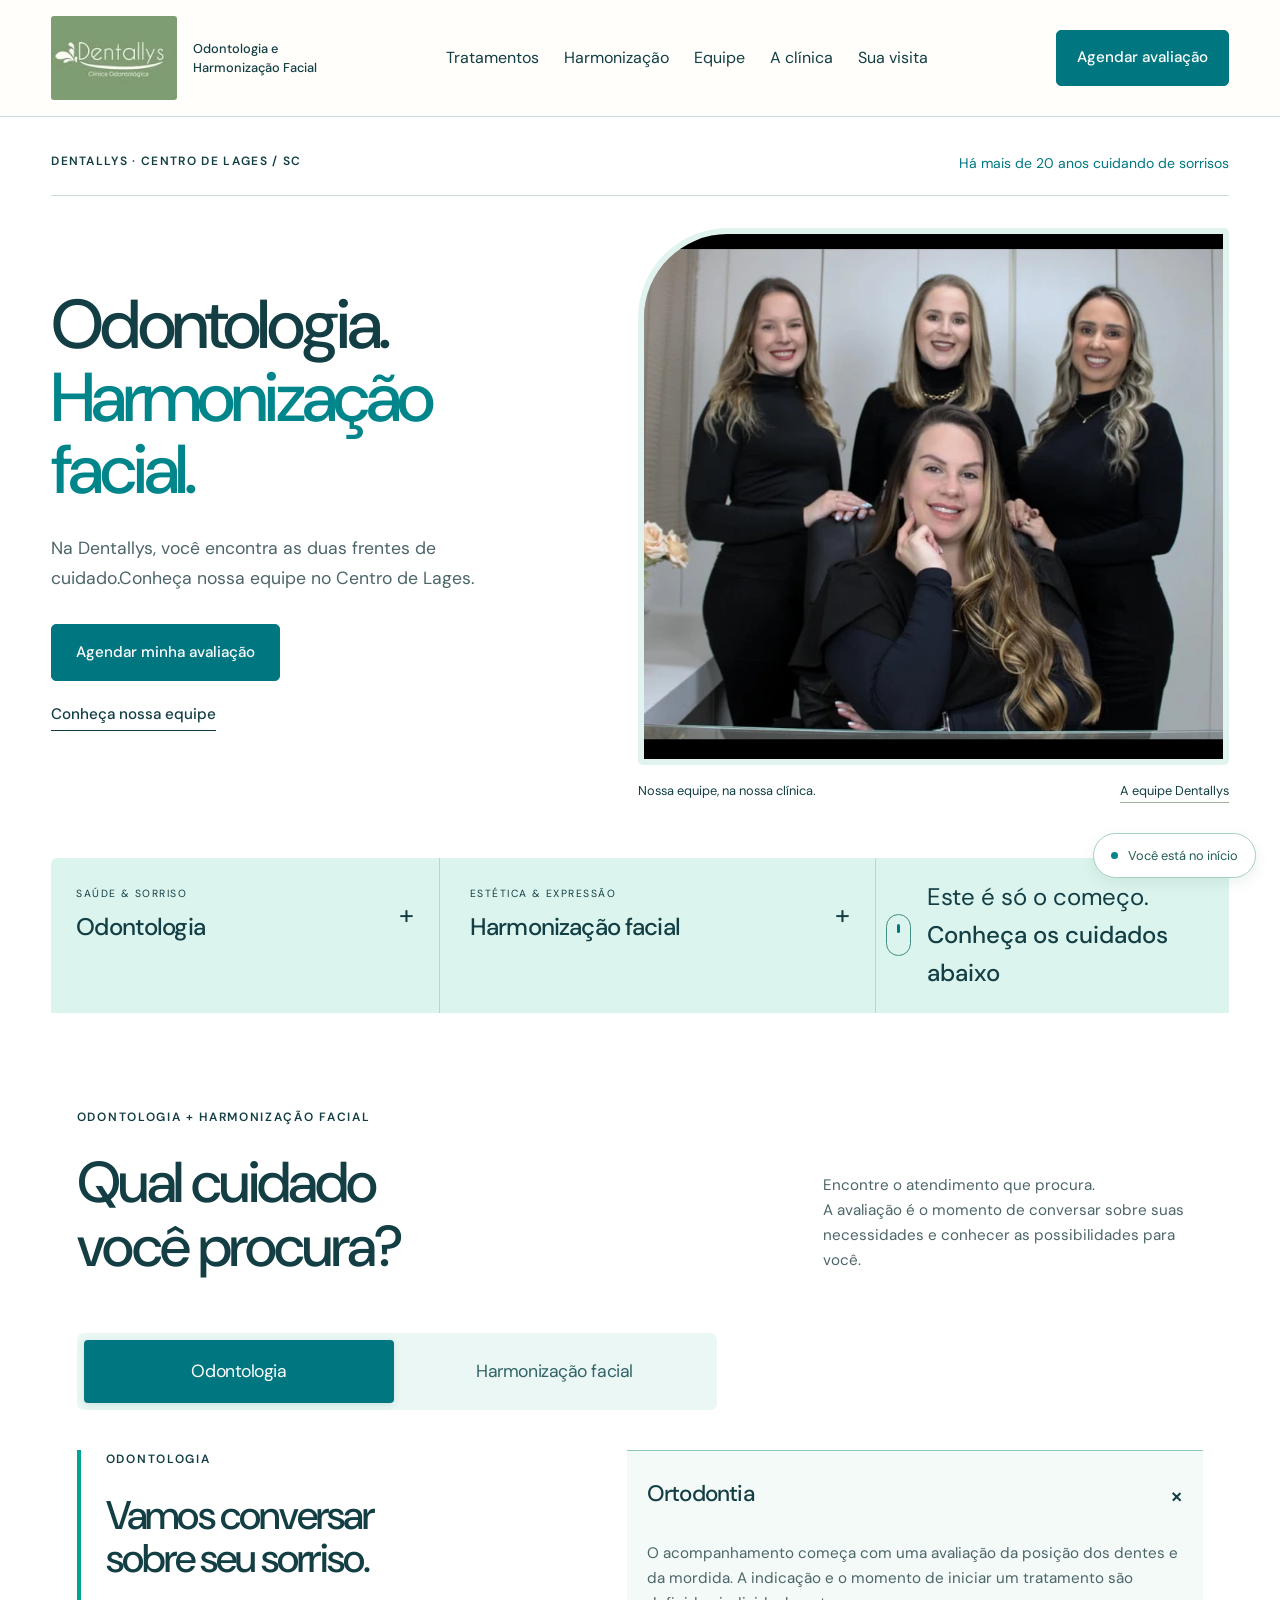
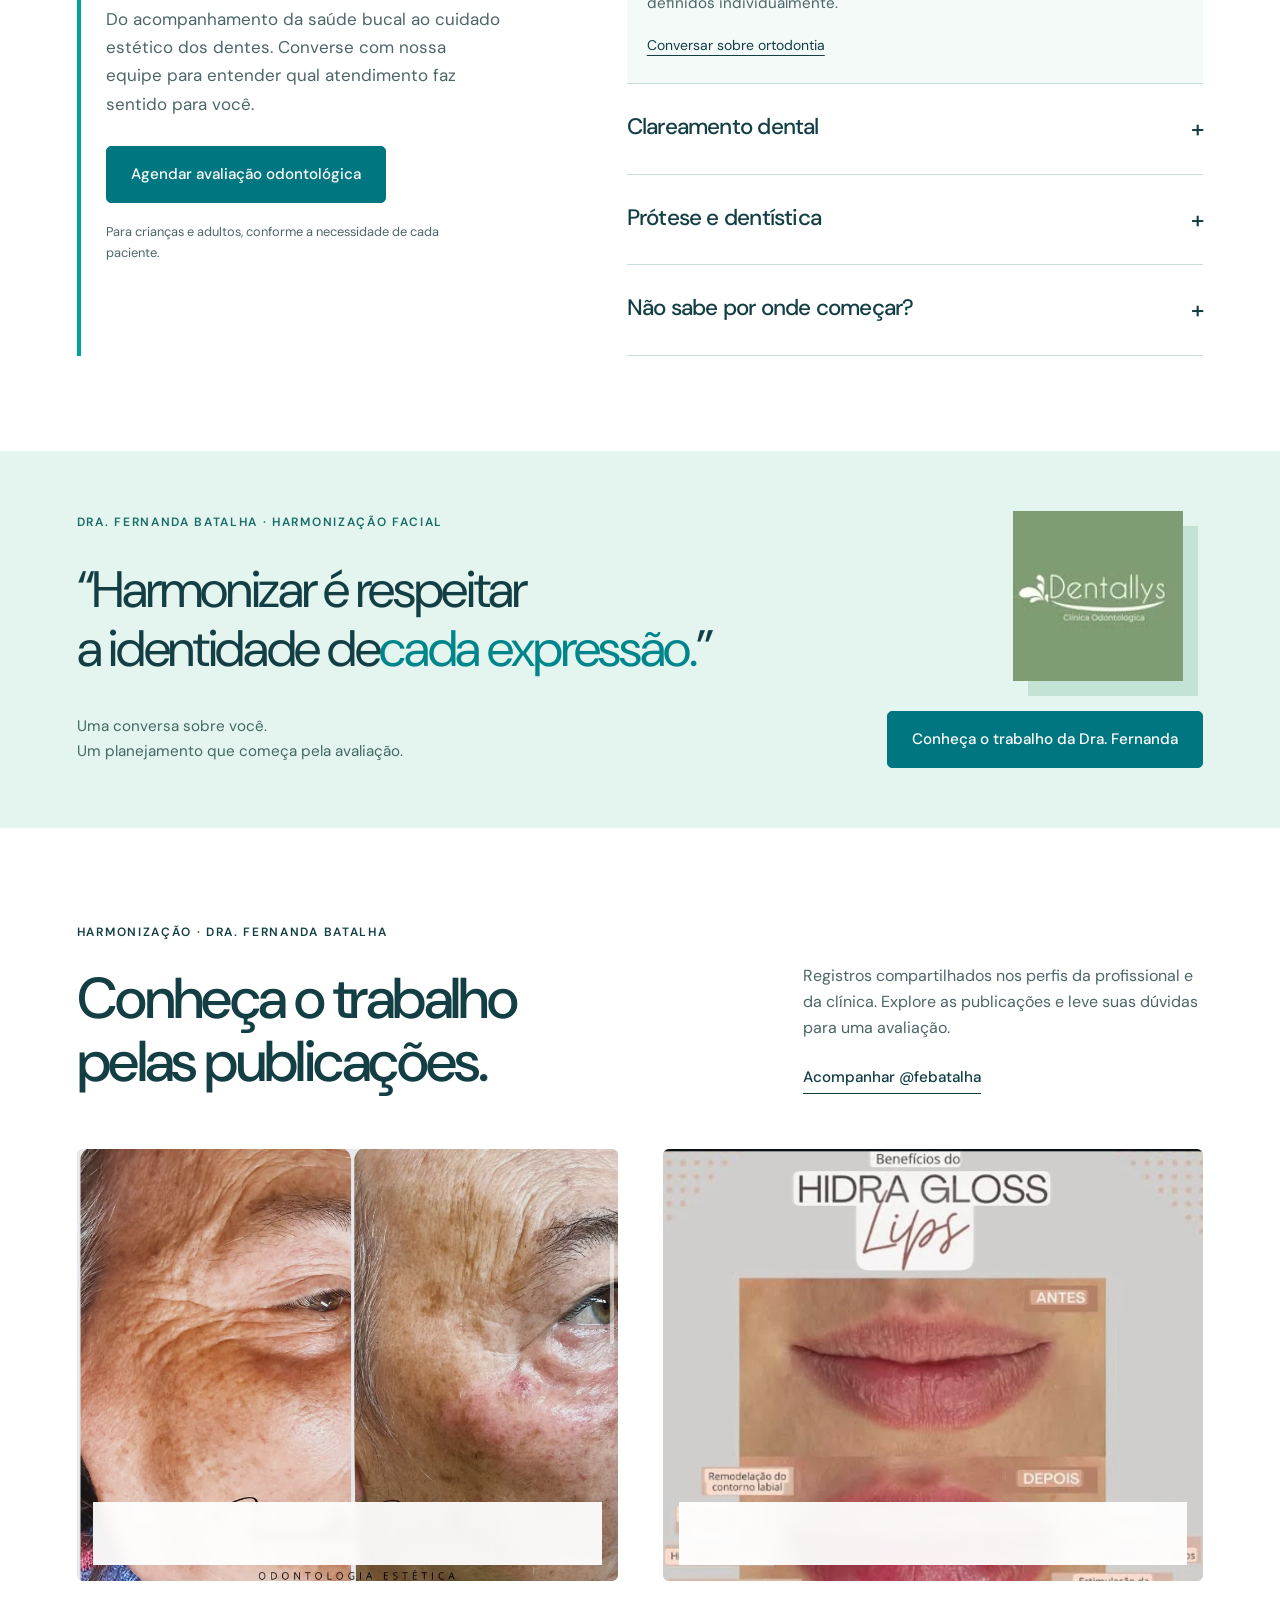
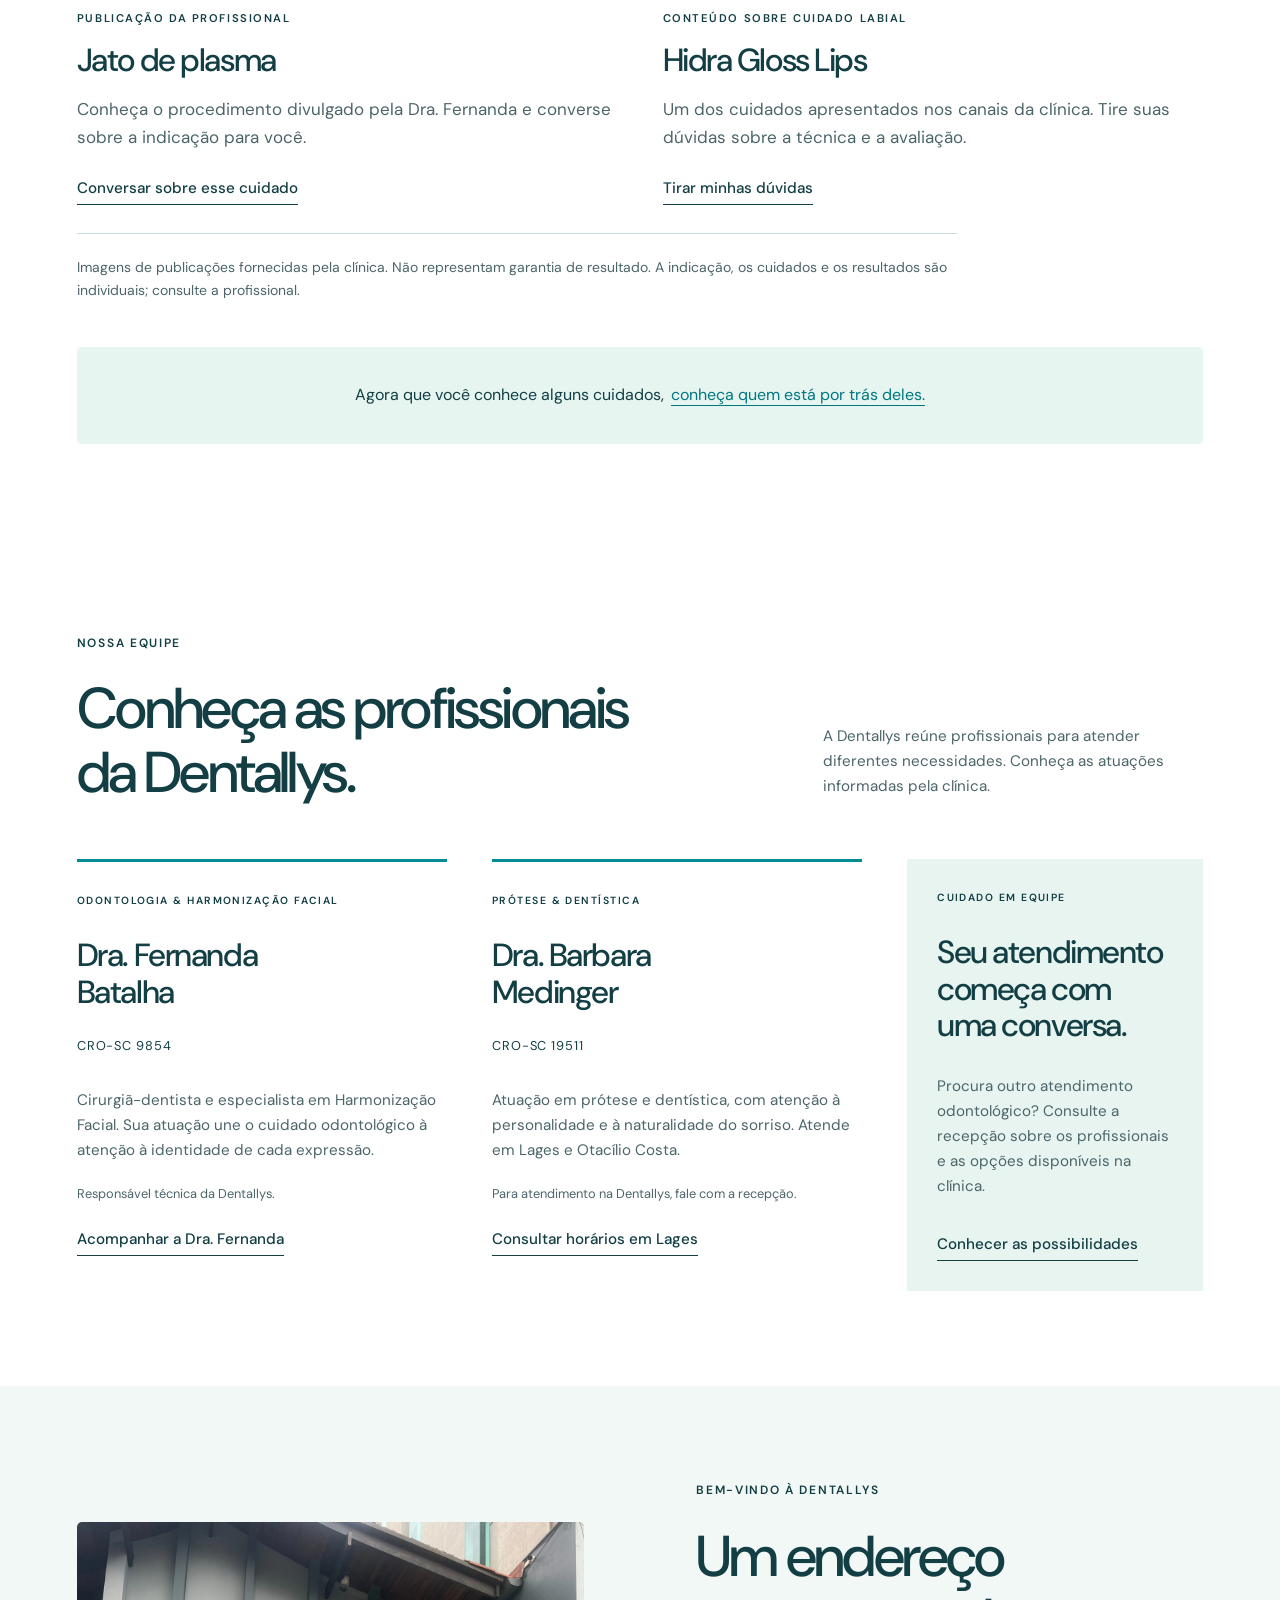
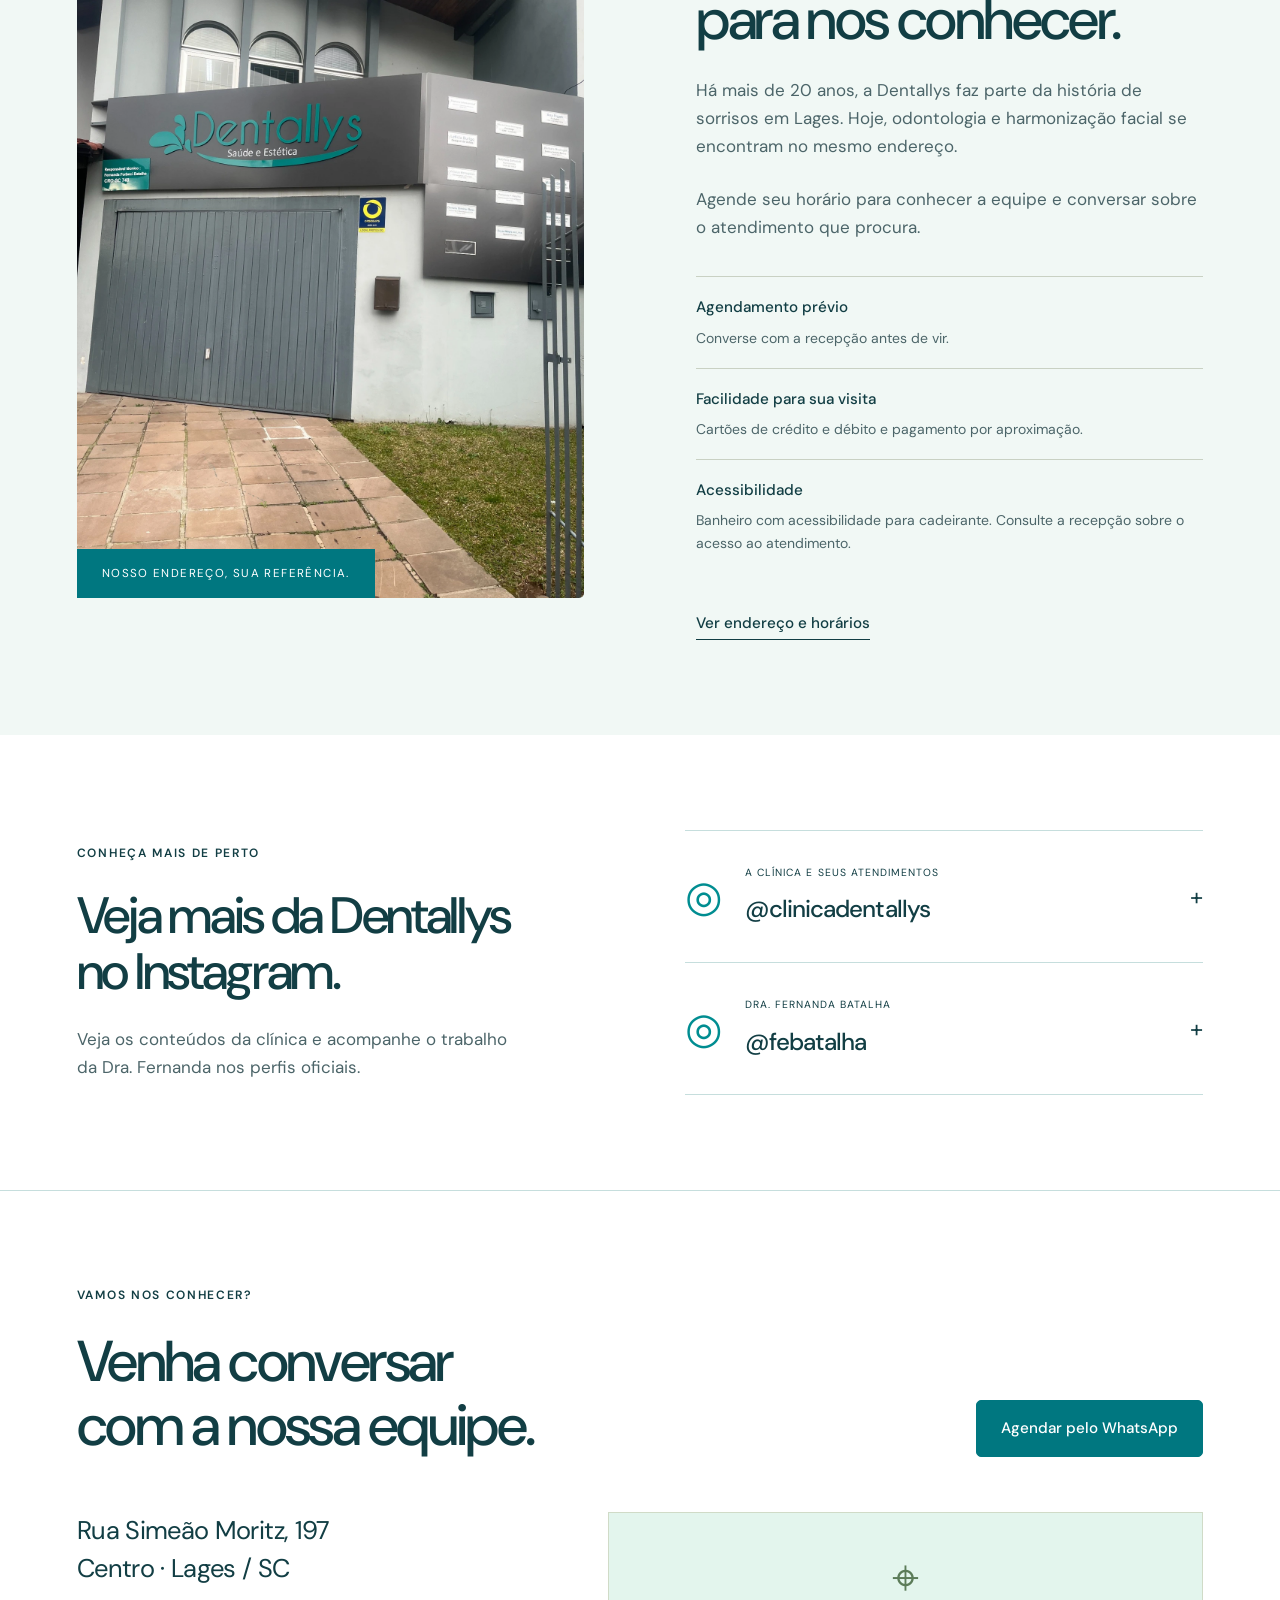
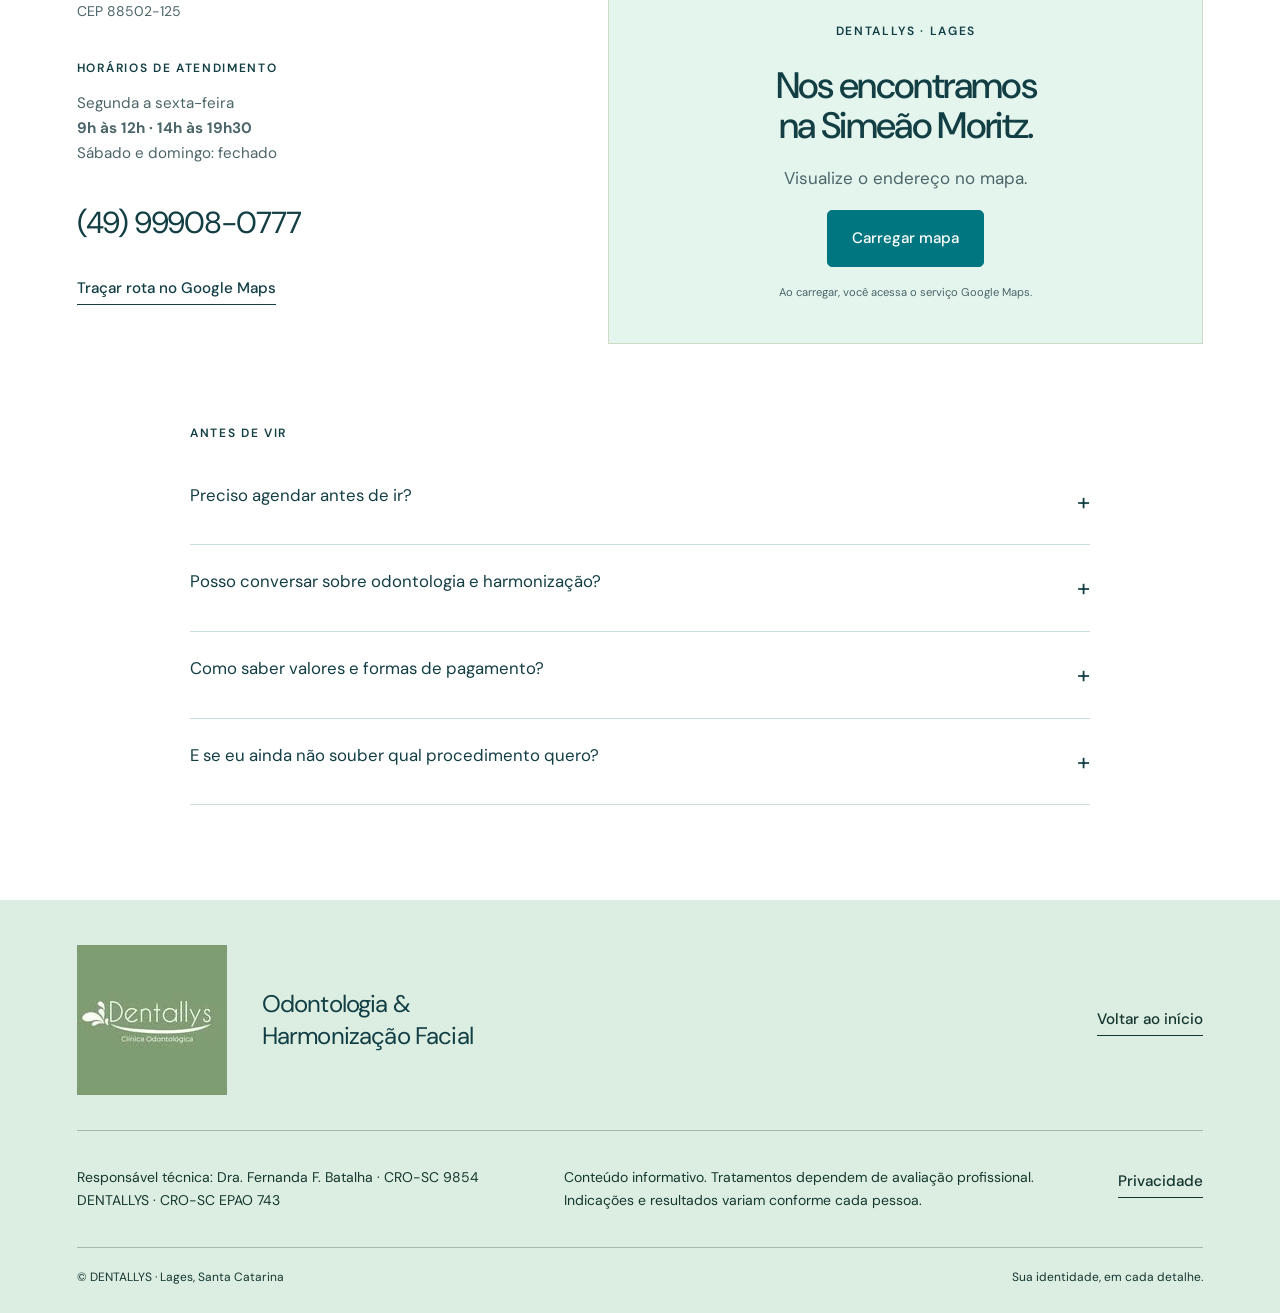
==== index.html @ 7bf41772 "Publish Dentallys static site" ====
<!doctype html>
<html lang="pt-BR"><head><meta charset="utf-8"><meta name="viewport" content="width=device-width, initial-scale=1"><title>DENTALLYS | Odontologia e Harmonização Facial em Lages</title><meta name="description" content="Conheça a equipe DENTALLYS: odontologia e harmonização facial no Centro de Lages. Rua Simeão Moritz, 197. Agende sua avaliação pelo WhatsApp."><meta name="theme-color" content="#244842"><meta property="og:title" content="DENTALLYS · Odontologia e Harmonização Facial"><meta property="og:description" content="Sua identidade, em cada detalhe. Conheça a equipe e agende sua avaliação no Centro de Lages."><meta property="og:type" content="website"><meta property="og:locale" content="pt_BR"><link rel="icon" href="assets/favicon.png"><style>@import url('https://fonts.googleapis.com/css2?family=DM+Sans:wght@400;500;600;700&display=swap');
:root{--ink:#213e38;--dark:#183f3e;--green:#809b72;--accent:#c9db9d;--paper:#f8f8f2;--white:#fff;--muted:#5a6962;--line:#ccd3c7;--serif:Georgia,'Times New Roman',serif;--sans:'DM Sans',Arial,sans-serif}*{box-sizing:border-box}html{scroll-behavior:smooth;scroll-padding-top:100px}body{margin:0;color:var(--ink);background:var(--paper);font-family:var(--sans);font-size:17px;line-height:1.65}a{color:inherit;text-decoration:none}button,input{font:inherit}button{cursor:pointer}img{max-width:100%;display:block;height:auto}h1,h2,h3,p,figure{margin:0}h1,h2,h3{font-weight:400;line-height:1.08;letter-spacing:-.055em}h1{font-size:clamp(3.5rem,5.8vw,6rem)}h2{font-size:clamp(2.5rem,4.5vw,4.8rem)}h3{font-size:2.2rem}i{font-family:var(--serif);font-weight:400;letter-spacing:-.035em}p{color:var(--muted)}button,a{-webkit-tap-highlight-color:transparent}a:focus-visible,button:focus-visible,summary:focus-visible{outline:3px solid #b77823;outline-offset:5px}.skip{position:fixed;left:10px;top:-100px;background:#fff;padding:15px;z-index:100}.skip:focus{top:10px}[hidden]{display:none!important}.section{padding:105px 6%}.eyebrow{display:block;font-size:.75rem;letter-spacing:.14em;font-weight:600;margin-bottom:24px}.button{display:inline-flex;justify-content:center;align-items:center;text-align:center;padding:17px 24px;min-height:55px;background:var(--dark);border:1px solid var(--dark);color:#fff;font-weight:500;font-size:.875rem;line-height:1.4;transition:background .25s,transform .25s;border-radius:0}.button:hover{background:#2e5950;transform:translateY(-2px)}.button.light{background:var(--accent);color:var(--dark);border-color:var(--accent)}.button.light:hover{background:#e0edbe}.plain-link{display:inline-block;border:0;border-bottom:1px solid currentColor;background:none;font-size:.875rem;font-weight:500;padding:4px 0;color:inherit;line-height:1.5}.reading-progress{position:fixed;top:0;height:3px;background:var(--green);z-index:80;width:100%;transform:scaleX(0);transform-origin:left;pointer-events:none}header{position:sticky;top:0;background:rgba(248,248,242,.97);backdrop-filter:blur(14px);display:flex;justify-content:space-between;align-items:center;padding:22px 5%;gap:28px;z-index:40;border-bottom:1px solid var(--line)}.wordmark{font-family:var(--serif);font-size:2.15rem;letter-spacing:-.06em;line-height:1.1}.wordmark span{display:block;font-family:var(--sans);font-size:.56rem;letter-spacing:.12em;margin-top:10px}header nav{display:flex;gap:28px;font-size:.875rem}header nav a{position:relative}header nav a:after{content:'';position:absolute;bottom:-6px;left:0;right:100%;height:1px;background:var(--ink);transition:right .25s}header nav a:hover:after{right:0}.header-book{padding:12px 20px;min-height:46px}.menu-toggle{display:none;background:none;border:0;color:var(--ink);padding:10px 0}.menu-toggle span{margin-left:12px}#menu-mobile{position:fixed;z-index:39;top:99px;left:0;right:0;background:var(--paper);padding:25px 6% 35px;max-height:80svh;overflow:auto;border-bottom:1px solid var(--line)}#menu-mobile nav{display:flex;flex-direction:column;gap:18px;margin-bottom:25px}#menu-mobile nav a{padding:6px 0;font-size:1.15rem}.hero{padding:35px 5% 0;background:#e8ecdf;overflow:hidden}.hero-top{display:flex;justify-content:space-between;gap:20px;margin-bottom:38px}.hero-top .eyebrow{margin:0;font-size:.65rem}.small-location{font-size:.75rem}.hero-layout{display:grid;grid-template-columns:1fr 1.08fr;gap:4%;align-items:center}.hero-copy{padding:8px 0 35px}.hero h1{animation:arrive 1s ease-out both;line-height:1.08;font-size:clamp(3.5rem,5.4vw,6.5rem)}.hero h1>span{font-family:var(--serif);font-style:italic;color:#426654;display:inline-block}.hero-copy>p{font-size:1.05rem;margin-top:30px;line-height:1.7}.hero-actions{display:flex;flex-direction:column;align-items:flex-start;gap:20px;margin-top:30px}.hero-photo{margin:0;animation:photo-in 1.5s ease-out both}.photo-window{aspect-ratio:1.29;overflow:hidden;background:#c2c9bf}.photo-window img{width:100%;height:100%;object-fit:cover;object-position:center 49%;transform:scale(1.11)}.hero-photo figcaption{display:flex;justify-content:space-between;gap:15px;font-size:.75rem;padding:17px 0;color:#465b4b}.hero-photo figcaption a{border-bottom:1px solid #a2b19c}.hero-bottom{display:grid;grid-template-columns:1fr 1fr .75fr;margin-top:48px;border-top:1px solid #b5c4ad}.area-link{position:relative;padding:27px 28px 30px 0;display:flex;flex-direction:column;gap:5px;border-right:1px solid #b5c4ad;transition:background .25s}.area-link:nth-child(2){padding-left:35px}.area-link>span:first-child{font-size:.6rem;letter-spacing:.14em}.area-link strong{font-size:1.5rem;letter-spacing:-.035em;font-weight:400}.area-link .plus{position:absolute;right:25px;top:35px;font-size:1.7rem}.area-link:hover{background:#dde5d2}.scroll-link{display:flex;align-items:center;justify-content:flex-end;gap:25px;font-size:.8rem}.scroll-link span{font-size:1.5rem}.section-heading{display:flex;justify-content:space-between;align-items:end;gap:70px;margin-bottom:55px}.section-heading>p{max-width:380px;font-size:.95rem;margin-bottom:5px}.care-tabs{border-bottom:1px solid var(--line);display:flex;gap:40px;margin-bottom:50px}.care-tabs button{background:none;border:0;border-bottom:3px solid transparent;padding:18px 0;color:#617066;font-size:1.2rem;letter-spacing:-.025em}.care-tabs button[aria-selected=true]{color:var(--ink);border-color:var(--ink)}.care-panel{display:grid;grid-template-columns:.85fr 1.15fr;gap:11%;animation:arrive .45s ease-out both}.care-panel+.care-panel{margin-top:60px}.enhanced .care-panel+.care-panel{margin-top:0}.care-intro h3{font-size:2.6rem}.care-intro p{margin:25px 0 28px}.care-footnote{display:block;font-size:.8rem;color:var(--muted);margin-top:18px;max-width:370px}.treatment-list details{border-bottom:1px solid var(--line)}.treatment-list details:first-child{border-top:1px solid var(--line)}summary{cursor:pointer;list-style:none}summary::-webkit-details-marker{display:none}.treatment-list summary{display:flex;justify-content:space-between;gap:20px;padding:25px 0;font-size:1.4rem;letter-spacing:-.035em}.treatment-list summary>span,.faq summary>span{font-size:1.5rem;transition:transform .2s}details[open] summary>span{transform:rotate(45deg)}.treatment-list details>div{padding-bottom:28px}.treatment-list p{font-size:.95rem;max-width:60ch}.treatment-list a{display:inline-block;margin-top:18px;text-decoration:underline;text-underline-offset:5px;font-size:.875rem}.manifesto{background:var(--dark);color:var(--paper);padding:85px 9% 70px;position:relative;overflow:hidden}.manifesto>.eyebrow{color:#bacdb9}.manifesto h2{font-size:clamp(2.5rem,5.8vw,6.5rem);line-height:1.13;position:relative;z-index:1}.manifesto i{color:var(--accent)}.manifesto-bottom{margin-top:45px;display:flex;justify-content:space-between;align-items:center;gap:30px;position:relative;z-index:1}.manifesto-bottom p{color:#c4d1c4;font-size:.95rem}.watermark{position:absolute;bottom:-80px;right:-15px;font-family:var(--serif);font-size:clamp(12rem,25vw,30rem);color:#ffffff04;letter-spacing:-.09em;pointer-events:none}.team-directory{display:grid;grid-template-columns:1fr 1fr .8fr;gap:45px}.team-directory article{border-top:1px solid var(--line);padding-top:30px}.team-directory h3{font-size:2.1rem;margin-bottom:20px;line-height:1.14}.team-directory .eyebrow{font-size:.65rem;min-height:30px;margin-bottom:15px}.credential{font-size:.8rem;letter-spacing:.07em}.profile-body{margin-top:30px}.profile-body p{font-size:.95rem}.profile-caption{font-size:.8rem!important;margin:20px 0}.team-more{background:#e8ecdf;padding:30px!important;border:0!important}.team-more h3{margin-bottom:30px}.team-more p{font-size:.95rem}.team-more a{margin-top:30px}.clinic{display:grid;grid-template-columns:1fr 1fr;gap:10%;background:#eceee7;align-items:center}.facade-wrap{position:relative;max-width:540px}.facade-wrap>img{width:100%;aspect-ratio:3/4;object-fit:cover}.photo-label{position:absolute;left:0;bottom:0;background:var(--dark);color:#fff;padding:15px 25px;font-size:.6rem;letter-spacing:.12em}.clinic-copy>p{margin-top:25px}.clinic-facts{margin:35px 0}.clinic-facts>div{border-top:1px solid #c9d1c3;padding:18px 0}.clinic-facts dt{font-weight:500;font-size:.95rem}.clinic-facts dd{margin:6px 0 0;font-size:.875rem;color:var(--muted)}.social{display:grid;grid-template-columns:1fr 1fr;gap:8%;align-items:center;padding-block:80px}.social p{max-width:440px;margin-top:25px}.social h2{font-size:3.2rem}.social-links>a{display:flex;gap:22px;align-items:center;padding:30px 0;border-bottom:1px solid var(--line)}.social-links>a:first-child{border-top:1px solid var(--line)}.social-icon{font-size:2.7rem;font-weight:400}.social-links small{display:block;font-size:.65rem;letter-spacing:.1em;margin-bottom:8px}.social-links strong{font-size:1.5rem;font-weight:400;letter-spacing:-.04em}.social-links b{margin-left:auto;font-weight:400;font-size:1.5rem}.social-links a:hover strong{text-decoration:underline;text-underline-offset:7px}.visit{border-top:1px solid var(--line);padding-top:90px}.visit-layout{display:grid;grid-template-columns:.8fr 1.2fr;gap:12%;align-items:stretch}.visit-info address{font-style:normal;font-size:1.6rem;line-height:1.5;letter-spacing:-.025em}.visit-info address small{font-size:.875rem;letter-spacing:0;color:var(--muted)}.hours{margin:32px 0}.hours .eyebrow{margin-bottom:12px}.hours p{font-size:.95rem}.phone{display:block;font-size:1.9rem;letter-spacing:-.04em;margin-bottom:15px}.route{margin-top:10px}.map{min-height:430px;background:#e7ecdf;border:1px solid #d0dbc7;position:relative}.map-preview{padding:40px;text-align:center;display:flex;align-items:center;flex-direction:column;justify-content:center;min-height:430px}.map-pin{font-size:3rem;line-height:1;color:#5c7c59;margin-bottom:20px}.map h3{font-size:2.3rem}.map p{margin:18px 0}.map small{font-size:.7rem;margin-top:16px;max-width:300px;color:var(--muted)}.map iframe{display:block;width:100%;height:430px;border:0}.map-fallback{display:block;padding:13px 20px;font-size:.875rem;text-align:center;text-decoration:underline}.faq{margin-top:80px;max-width:900px;margin-inline:auto}.faq .eyebrow{margin-bottom:15px}.faq details{border-bottom:1px solid var(--line)}.faq summary{display:flex;justify-content:space-between;gap:20px;font-size:1.05rem;padding:23px 0}.faq p{padding:0 0 25px;max-width:75ch;font-size:.95rem}footer{background:var(--green);color:#15352f;padding:45px 6% 25px}.footer-brand{display:flex;align-items:center;gap:35px;border-bottom:1px solid #526f5066;padding-bottom:35px}.footer-brand img{width:110px;height:110px}.footer-brand p{color:var(--ink);font-size:1.35rem;line-height:1.35;letter-spacing:-.035em}.footer-brand a{margin-left:auto}.footer-meta{display:flex;gap:35px;justify-content:space-between;padding-block:35px}.footer-meta p{font-size:.8rem;color:#15372e}.footer-meta button{align-self:flex-start}.footer-end{border-top:1px solid #526f5066;padding-top:20px;display:flex;justify-content:space-between;font-size:.75rem}.mobile-dock{display:none}dialog{border:0;padding:40px;background:var(--paper);color:var(--ink);width:min(640px,90vw);max-height:85svh;overflow:auto}dialog::backdrop{background:#143e36d9}dialog h2{font-size:2.5rem;margin-bottom:25px}dialog p{margin-bottom:20px;font-size:.95rem}dialog a{text-decoration:underline}.dialog-close{display:block;margin-left:auto;border:0;background:none;color:var(--ink);padding:8px 0 15px;font-size:.875rem}.reveal-once{animation:arrive .7s ease-out both}@keyframes arrive{from{opacity:.2;transform:translateY(18px)}to{opacity:1;transform:translateY(0)}}@keyframes photo-in{from{opacity:.5;transform:translateX(20px)}to{opacity:1;transform:translateX(0)}}
@media(min-width:1700px){.section{padding-inline:max(6%,calc((100vw - 1500px)/2))}.hero{padding-inline:max(5%,calc((100vw - 1650px)/2))}.hero-layout{gap:6%}.hero-copy{padding-block:35px}.hero h1{font-size:6.8rem}.hero-photo{max-width:820px}header{padding-inline:6%}.manifesto{padding-inline:max(9%,calc((100vw - 1450px)/2))}}
@media(max-width:1100px){header{gap:20px;padding-inline:4%}header nav{gap:18px}.wordmark{font-size:1.9rem}.wordmark span{font-size:.5rem}.header-book{padding:12px;font-size:.8rem}.hero h1{font-size:4.1rem}.hero-layout{gap:3%}.photo-window{aspect-ratio:1}.hero-bottom{grid-template-columns:1fr 1.2fr .7fr}.area-link strong{font-size:1.3rem}.section-heading{gap:40px}.section-heading>p{max-width:310px}.team-directory{gap:25px}.team-directory h3{font-size:1.7rem}.team-directory .eyebrow{font-size:.6rem}.clinic{gap:6%}.social h2{font-size:2.5rem}.social-links strong{font-size:1.3rem}.care-panel{gap:7%}.care-intro h3{font-size:2.3rem}.footer-meta{flex-wrap:wrap}.manifesto{padding-inline:6%}}
@media(max-width:900px){header nav,.header-book{display:none}header{padding:18px 6%;height:92px}.wordmark{font-size:2rem}.wordmark span{font-size:.54rem}.menu-toggle{display:block}#menu-mobile{top:92px}.hero h1{font-size:3.45rem}.hero-top{margin-bottom:28px}.small-location{font-size:.65rem}.hero-top .eyebrow{font-size:.6rem}.hero-copy>p{font-size:.95rem}.hero-actions .button{padding:15px;font-size:.8rem}.hero-photo figcaption{font-size:.65rem}.hero-bottom{grid-template-columns:1fr 1fr}.scroll-link{display:none}.area-link:nth-child(2){border-right:0}.section{padding:75px 6%}.section-heading{align-items:start}.section-heading>p{max-width:260px}.section-heading h2{font-size:2.7rem}.team-directory{grid-template-columns:1fr 1fr}.team-more{grid-column:span 2;display:grid;grid-template-columns:1fr 1fr;gap:15px 40px}.team-more .eyebrow{grid-column:span 2;min-height:0;margin:0}.team-more h3{grid-row:span 2;margin:0}.team-more a{margin-top:0;justify-self:start}.clinic h2{font-size:2.5rem}.social{grid-template-columns:1fr;gap:40px}.social-links{display:grid;grid-template-columns:1fr 1fr;gap:30px}.social-links>a{border-top:1px solid var(--line);gap:12px}.social-links small{font-size:.58rem}.visit-layout{gap:7%}.visit-info address{font-size:1.3rem}.phone{font-size:1.6rem}.map-preview{padding:25px}.map h3{font-size:1.8rem}.care-panel{gap:6%}.care-tabs button{font-size:1.05rem}.treatment-list summary{font-size:1.2rem}}
@media(max-width:620px){html{scroll-padding-top:90px}body{font-size:16px}header{height:84px;padding:16px 6%}.wordmark{font-size:1.9rem}.wordmark span{font-size:.49rem}.menu-toggle{font-size:.875rem}#menu-mobile{top:84px}.hero{padding:25px 6% 0}.hero-top{display:block;margin-bottom:30px}.small-location{display:none}.hero-top .eyebrow{font-size:.63rem;letter-spacing:.11em}.hero-layout{display:flex;flex-direction:column;gap:30px}.hero-copy{width:100%;padding:0}.hero h1{font-size:clamp(2.65rem,10.3vw,4.1rem);line-height:1.1;letter-spacing:-.065em}.hero-copy>p{margin-top:22px;font-size:1rem}.hero-actions{margin-top:24px;gap:17px}.hero-actions .button{font-size:.875rem;padding:16px 20px}.hero-photo{width:100%}.photo-window{aspect-ratio:1.3}.hero-photo figcaption{font-size:.67rem;padding:12px 0}.hero-bottom{margin-top:18px;grid-template-columns:1fr}.area-link{border-right:0;border-bottom:1px solid #b5c4ad;padding:23px 45px 23px 0!important}.area-link strong{font-size:1.4rem}.area-link .plus{right:12px;top:26px}.area-link:last-of-type{border-bottom:0}.section{padding:60px 6%}.eyebrow{font-size:.65rem;letter-spacing:.11em;margin-bottom:20px}h2{font-size:2.6rem}.section-heading{display:block;margin-bottom:35px}.section-heading h2{font-size:2.6rem}.section-heading>p{margin-top:25px;max-width:none;font-size:.95rem}.care-tabs{gap:25px;margin-bottom:30px}.care-tabs button{font-size:1rem;text-align:left;line-height:1.3;padding:17px 0;flex:1}.care-panel{grid-template-columns:1fr;gap:35px}.care-intro h3{font-size:2.25rem}.care-intro>.eyebrow{display:none}.care-intro p{margin:20px 0}.care-footnote{font-size:.8rem}.treatment-list summary{font-size:1.25rem;padding:21px 0}.manifesto{padding:55px 6%}.manifesto h2{font-size:2.75rem}.manifesto>.eyebrow{font-size:.6rem}.manifesto-bottom{display:block;margin-top:30px}.manifesto-bottom .button{margin-top:25px}.watermark{bottom:-40px;font-size:12rem}.team-directory{grid-template-columns:1fr;gap:35px}.team-directory h3{font-size:2.25rem}.team-directory .eyebrow{min-height:0;font-size:.65rem}.profile-body{margin-top:22px}.team-more{grid-column:auto;display:block;padding:28px!important}.team-more .eyebrow{margin-bottom:20px}.team-more h3{margin-bottom:20px}.team-more a{margin-top:25px}.clinic{grid-template-columns:1fr;gap:35px}.facade-wrap{max-width:100%;order:2}.facade-wrap>img{aspect-ratio:4/4.5;object-position:center 45%}.clinic h2{font-size:2.6rem}.social{gap:25px}.social h2{font-size:2.6rem}.social-links{display:block}.social-links>a{gap:18px;padding:22px 0}.social-links>a+a{border-top:0}.social-links strong{font-size:1.4rem}.social-links small{font-size:.6rem}.visit .section-heading>.button{margin-top:25px}.visit-layout{grid-template-columns:1fr;gap:35px}.visit-info address{font-size:1.5rem}.phone{font-size:1.9rem}.hours{margin:25px 0}.map,.map-preview{min-height:350px}.map iframe{height:350px}.map h3{font-size:2rem}.faq{margin-top:50px}.faq summary{font-size:1rem}.faq p{font-size:.95rem}footer{padding:30px 6% 90px}.footer-brand{flex-wrap:wrap;gap:20px;padding-bottom:25px}.footer-brand img{width:90px;height:90px}.footer-brand p{font-size:1.1rem}.footer-brand a{margin-left:0}.footer-meta{display:block;padding-block:25px}.footer-meta p{margin-bottom:20px;font-size:.75rem}.footer-end{flex-direction:column;gap:10px;font-size:.7rem}.mobile-dock{position:fixed;bottom:0;left:0;right:0;z-index:45;display:grid;grid-template-columns:1.4fr 1fr;padding:10px 5% max(10px,env(safe-area-inset-bottom));gap:10px;background:#f8f8f2f5;border-top:1px solid var(--line);backdrop-filter:blur(12px)}.mobile-dock a{font-size:.8rem;text-align:center;padding:12px 5px;background:var(--dark);color:white;min-height:44px}.mobile-dock a:last-child{background:transparent;color:var(--ink);border:1px solid var(--line)}dialog{padding:25px}dialog h2{font-size:2rem}}
@media(prefers-reduced-motion:reduce){html{scroll-behavior:auto}*,*:before,*:after{animation:none!important;transition:none!important}.reading-progress{display:none}}
/* DENTALLYS — revisão visual 2 */
:root{--paper:#fff;--ink:#123e44;--dark:#006c74;--green:#008d91;--accent:#d4f264;--muted:#4c6569;--line:#c6dedd;--serif:'DM Sans',Arial,sans-serif}body{background:white}h1,h2,h3{font-family:var(--sans);font-weight:500;letter-spacing:-.045em}i{font-family:inherit;font-style:normal;font-weight:inherit;letter-spacing:inherit}h2{font-weight:500;line-height:1.1}header{background:#fffefa;min-height:112px;padding:16px 4%;gap:24px}header nav{font-size:1rem;gap:25px}header nav a{padding:10px 0}.brand-logo{display:flex;align-items:center;gap:16px;flex-shrink:0}.brand-logo img{width:126px;height:84px;object-fit:cover;object-position:center;transform:scale(1);border-radius:3px}.brand-logo span{font-size:.8rem;line-height:1.5;font-weight:500}.header-book{font-size:.95rem;padding:15px 20px}.button{background:#007780;border-color:#007780;border-radius:5px;font-size:.95rem;min-height:56px}.button:hover{background:#045258;border-color:#045258}.plain-link{font-size:.95rem}.hero{background:#fff;padding:35px 4% 0}.hero-top{border-bottom:1px solid var(--line);padding-bottom:20px;margin-bottom:32px}.hero-top .eyebrow{font-size:.75rem;letter-spacing:.11em}.small-location{font-size:.875rem;color:#007780}.hero-layout{grid-template-columns:1fr 1.12fr;gap:5%;align-items:center}.hero h1{font-size:clamp(3.5rem,5.4vw,6.5rem);font-weight:500;line-height:1.05;letter-spacing:-.055em}.hero h1>span{font-family:inherit;font-style:normal;color:#00858a;font-weight:500}.hero-copy>p{font-size:1.1rem;max-width:480px;margin-top:28px}.hero-copy>p br{display:none}.hero-actions{gap:18px;margin-top:30px}.photo-window{aspect-ratio:1.1;position:relative;border-radius:90px 5px 5px 5px;border:6px solid #e1f3ef}.photo-window img{transform:scale(1.12);object-position:51% 49%}.hero-photo figcaption{font-size:.8rem;color:var(--ink);padding:15px 0}.hero-bottom{background:#dcf4ee;border:0;border-radius:6px 6px 0 0;margin-top:40px;grid-template-columns:1fr 1.2fr .9fr;padding-inline:25px}.area-link{border-color:#b4d8cf;padding:27px 20px 27px 0}.area-link strong{font-size:1.5rem;font-weight:500}.area-link:hover{background:#cbede1}.area-link:nth-child(2){padding-left:30px}.area-link>span:first-child{font-size:.65rem}.scroll-link{font-size:.8rem;gap:16px;justify-content:center;line-height:1.6;padding:20px 10px}.scroll-link strong{font-weight:500}.scroll-track{display:block;width:25px;height:42px;border:1px solid #438d85;border-radius:20px;position:relative;flex-shrink:0}.scroll-track:after{content:'';position:absolute;left:10px;top:9px;width:3px;height:9px;border-radius:3px;background:#007780;animation:scroll-cue 2s ease-in-out infinite}.section{padding-block:95px}.care-tabs{background:#eaf7f4;border:0;padding:7px;display:inline-flex;gap:5px;border-radius:7px;width:min(640px,100%);margin-bottom:40px}.care-tabs button{flex:1;padding:17px 20px;border:0;border-radius:4px;font-size:1.1rem;color:#326366}.care-tabs button[aria-selected=true]{background:#007780;color:#fff;border:0;box-shadow:0 2px 7px #0d696b20}.care-intro{border-left:4px solid #00a397;padding-left:25px}.care-intro h3{font-size:2.5rem}.treatment-list summary{font-size:1.4rem;font-weight:500}.treatment-list details[open]{background:#f3faf8;padding-inline:20px;border-top-color:#8cc6bd}.treatment-list details>div{padding-bottom:25px}.manifesto{background:#e4f5ef;color:var(--ink);padding:60px 6%;display:grid;grid-template-columns:1fr 190px;column-gap:55px;align-items:center}.manifesto>.eyebrow{grid-column:1;color:#176c66;font-size:.75rem}.manifesto h2{font-size:clamp(2.2rem,4vw,4.5rem);grid-column:1;font-weight:400;line-height:1.15}.manifesto h2 br:nth-child(2){display:none}.manifesto h2 i{color:#00858a}.manifesto-bottom{grid-column:1 / -1;margin-top:30px}.manifesto-bottom p{color:#436762}.manifesto-logo{grid-column:2;grid-row:1 / 3;width:170px;height:170px;box-shadow:15px 15px 0 #c3e4d4}.button.light{background:#007780;color:#fff;border-color:#007780}.button.light:hover{background:#045258}.team-directory article{border-top:3px solid #008d91}.team-directory .team-more{background:#e7f4f0}.team-directory h3{font-size:2rem}.clinic{background:#f1f8f5}.photo-label{font-size:.72rem;background:#007780}.facade-wrap>img{border-radius:5px}.social{background:#fff}.social-links>a:hover{color:#007780}.social-icon{color:#008d91}.social-links strong{font-weight:500}.visit{background:#fff}.map{background:#e3f5ed}.footer-brand img{width:150px;height:150px}.footer-brand p{font-size:1.5rem}.footer-meta p{font-size:.875rem}footer{background:#dceee2}.work-gallery{background:#fff}.work-intro{max-width:400px}.work-intro p{font-size:1rem}.work-intro a{margin-top:20px}.work-grid{display:grid;grid-template-columns:1fr 1fr;gap:45px}.work-item{min-width:0}.work-image{display:block;width:100%;padding:0;border:0;background:#d4dfd9;aspect-ratio:1.25;overflow:hidden;position:relative;border-radius:6px}.work-image img{width:100%;height:100%;object-fit:cover;object-position:center 19%;transition:transform .45s}.work-image.lips img{object-position:center 25%}.work-image:hover img{transform:scale(1.035)}.image-action{position:absolute;bottom:16px;left:16px;right:16px;padding:13px 17px;display:flex;align-items:center;justify-content:space-between;color:#12494b;background:#fffffff0;font-size:.875rem;text-align:left;backdrop-filter:blur(5px);border-radius:4px}.image-action b{font-size:1.4rem;font-weight:400}.work-caption{padding:28px 0}.work-caption .eyebrow{font-size:.7rem;margin-bottom:15px}.work-caption h3{font-size:2rem;margin-bottom:18px}.work-caption p{max-width:48ch}.work-caption a{margin-top:22px}.work-note{font-size:.875rem;max-width:880px;border-top:1px solid var(--line);padding-top:22px}.work-next{display:flex;gap:7px;justify-content:center;flex-wrap:wrap;padding:35px 20px;margin-top:45px;background:#e6f5f0;font-size:1rem;border-radius:5px}.work-next a{text-decoration:underline;text-underline-offset:5px;color:#007780}.journey-position{position:fixed;bottom:22px;right:24px;z-index:35;display:flex;gap:10px;align-items:center;padding:11px 17px;background:#fff;border:1px solid #a6cfbf;border-radius:30px;box-shadow:0 5px 15px #064f4014;font-size:.8rem;color:#235d54}.journey-dot{width:7px;height:7px;background:#00858a;border-radius:50%}#post-dialog{width:min(800px,94vw);max-height:92svh;padding:25px 35px}#post-dialog h2{font-size:1.8rem}#post-dialog p{margin:15px 0}#post-full{width:min(100%,540px);height:auto;margin:25px auto}.post-close{display:block;margin-left:auto;background:none;border:0;font-size:.95rem;padding:12px;color:var(--ink)}.source-note{font-size:.875rem!important}#post-dialog .button{margin-top:10px}@keyframes scroll-cue{0%,100%{transform:translateY(0);opacity:.6}50%{transform:translateY(11px);opacity:1}}
@media(min-width:1700px){.hero{padding-inline:max(5%,calc((100vw - 1650px)/2))}.hero h1{font-size:6.4rem}.hero-layout{gap:6%}.manifesto{padding-inline:max(6%,calc((100vw - 1450px)/2))}}
@media(max-width:1200px){header nav{gap:15px;font-size:.95rem}.brand-logo span{display:none}.brand-logo img{width:125px;height:78px}.hero h1{font-size:4.5rem}.header-book{font-size:.875rem}.hero-bottom{grid-template-columns:1fr 1.2fr .9fr}.area-link strong{font-size:1.25rem}.hero-copy>p{font-size:1rem}.scroll-link{font-size:.72rem;gap:10px}.manifesto h2{font-size:3.4rem}}
@media(max-width:900px){header{height:104px;min-height:104px;padding:12px 6%}.brand-logo img{width:145px;height:80px}.brand-logo span{display:block;font-size:.7rem}.menu-toggle{font-size:1rem}#menu-mobile{top:104px}.hero h1{font-size:3.4rem}.hero-layout{gap:4%}.photo-window{border-radius:55px 5px 5px 5px;aspect-ratio:.92}.hero-photo figcaption{font-size:.7rem}.hero-bottom{grid-template-columns:1fr 1fr}.scroll-link{display:flex;grid-column:span 2;border-top:1px solid #b4d8cf;font-size:.8rem;padding:15px}.scroll-link br{display:none}.scroll-track{height:30px;width:21px}.scroll-track:after{left:8px;top:5px}.hero-bottom .area-link:nth-child(2){border-right:0}.manifesto{grid-template-columns:1fr 120px;gap:25px}.manifesto h2{font-size:2.7rem}.manifesto-logo{width:115px;height:115px}.manifesto-bottom{margin-top:10px}.work-grid{gap:25px}.work-image{aspect-ratio:.95}.work-image img{object-position:center 17%}.work-image.lips img{object-position:center 25%}.work-caption h3{font-size:1.7rem}.work-caption p{font-size:.95rem}.journey-position{display:none}}
@media(max-width:620px){header{height:96px;min-height:96px}.brand-logo{gap:12px}.brand-logo img{width:125px;height:72px}.brand-logo span{font-size:.62rem;line-height:1.5;max-width:130px}.menu-toggle{font-size:.875rem}.menu-toggle span{margin-left:5px}#menu-mobile{top:96px}.hero{padding:25px 6% 0}.hero-top{margin-bottom:25px;padding-bottom:15px}.hero-top .eyebrow{font-size:.63rem}.hero h1{font-size:clamp(2.7rem,10.2vw,3.9rem);line-height:1.07;letter-spacing:-.045em}.hero-copy>p{font-size:1rem;margin-top:22px}.hero-actions .button{font-size:.95rem;width:100%}.hero-actions .plain-link{font-size:.95rem}.hero-layout{gap:28px}.photo-window{aspect-ratio:1.26;border-radius:35px 5px 5px 5px;border-width:4px}.hero-photo figcaption{font-size:.7rem}.hero-bottom{margin-top:22px;padding-inline:20px;grid-template-columns:1fr}.hero-bottom .area-link{padding:21px 35px 21px 0!important}.area-link strong{font-size:1.4rem}.area-link>span:first-child{font-size:.62rem}.scroll-link{grid-column:auto;justify-content:flex-start;padding-block:18px}.scroll-link br{display:block}.section{padding-block:58px}.section-heading h2{font-size:2.45rem}.care-tabs{display:flex;width:100%;gap:5px}.care-tabs button{font-size:1rem;padding:15px 10px}.care-intro{padding-left:18px}.care-intro h3{font-size:2.15rem}.treatment-list summary{font-size:1.2rem}.manifesto{display:block;padding:45px 6%;position:relative}.manifesto>.eyebrow{font-size:.65rem}.manifesto h2{font-size:2.45rem}.manifesto-logo{width:95px;height:95px;margin-top:30px;box-shadow:9px 9px 0 #c3e4d4}.manifesto-bottom{margin-top:25px}.manifesto-bottom p{font-size:.95rem}.work-grid{grid-template-columns:1fr;gap:30px}.work-image{aspect-ratio:1.02}.work-image img{object-position:center 17%}.work-image.lips img{object-position:center 25%}.work-caption{padding:23px 0}.work-caption h3{font-size:2rem}.work-caption .eyebrow{font-size:.63rem}.work-next{display:block;padding:25px;margin-top:30px}.work-next a{display:block;margin-top:5px}.team-directory h3{font-size:2.2rem}.social h2{font-size:2.4rem}.clinic h2{font-size:2.4rem}.footer-brand img{width:120px;height:120px}.footer-brand p{font-size:1.1rem}.footer-meta p{font-size:.8rem}.mobile-dock{background:#fffefa}.mobile-dock a{font-size:.875rem;background:#007780;border-radius:4px}.mobile-dock a:last-child{color:#007780}#post-dialog{padding:20px;width:94vw}#post-dialog h2{font-size:1.6rem}html{scroll-padding-top:115px}}
@media(prefers-reduced-motion:reduce){.scroll-track:after{animation:none}.work-image img{transition:none}}
</style><script type="application/ld+json">{"@context": "https://schema.org", "@type": "Dentist", "name": "DENTALLYS Clínica Odontológica", "telephone": "+55-49-99908-0777", "address": {"@type": "PostalAddress", "streetAddress": "Rua Simeão Moritz, 197", "addressLocality": "Lages", "addressRegion": "SC", "postalCode": "88502-125", "addressCountry": "BR"}, "sameAs": ["https://www.instagram.com/clinicadentallys/"], "openingHours": ["Mo-Fr 09:00-12:00", "Mo-Fr 14:00-19:30"]}</script></head><body>
<a class="skip" href="#conteudo">Ir para o conteúdo</a><div class="reading-progress" aria-hidden="true"></div><a class="journey-position" href="#cuidados" aria-label="Continuar explorando a clínica"><span class="journey-dot" aria-hidden="true"></span><span id="journey-label">Você está no início</span></a>
<header><a href="#inicio" class="brand-logo" aria-label="Dentallys, início"><img src="assets/logo.webp" width="150" height="150" alt="Dentallys Clínica Odontológica"><span>Odontologia e<br>Harmonização Facial</span></a><nav aria-label="Navegação principal"><a href="#cuidados">Tratamentos</a><a href="#publicacoes">Harmonização</a><a href="#equipe">Equipe</a><a href="#clinica">A clínica</a><a href="#visita">Sua visita</a></nav><a class="button header-book" data-wa="Olá! Gostaria de agendar uma avaliação na Dentallys." href="https://wa.me/5549999080777?text=Ol%C3%A1%21%20Gostaria%20de%20agendar%20uma%20avalia%C3%A7%C3%A3o%20na%20Dentallys." target="_blank" rel="noopener">Agendar avaliação</a><button id="menu-toggle" class="menu-toggle" type="button" aria-expanded="false" aria-controls="menu-mobile">Menu <span aria-hidden="true">☰</span></button></header>
<div id="menu-mobile" hidden><nav aria-label="Navegação móvel"><a href="#cuidados">Tratamentos</a><a href="#equipe">Nossa equipe</a><a href="#clinica">A clínica</a><a href="#visita">Localização e contato</a><a href="https://www.instagram.com/clinicadentallys/" target="_blank" rel="noopener">Instagram da clínica</a></nav><a class="button" data-wa="Olá! Gostaria de agendar uma avaliação na Dentallys." href="https://wa.me/5549999080777?text=Ol%C3%A1%21%20Gostaria%20de%20agendar%20uma%20avalia%C3%A7%C3%A3o%20na%20Dentallys." target="_blank" rel="noopener">Agendar pelo WhatsApp</a></div>
<noscript><style>@media(max-width:900px){header{height:auto;flex-wrap:wrap}header nav{display:flex!important;flex-wrap:wrap;width:100%;gap:15px}.menu-toggle{display:none}}</style></noscript><main id="conteudo"><section id="inicio" class="hero"><div class="hero-top"><span class="eyebrow">DENTALLYS · CENTRO DE LAGES / SC</span><span class="small-location">Há mais de 20 anos cuidando de sorrisos</span></div><div class="hero-layout"><div class="hero-copy"><h1>Odontologia.<br><span>Harmonização<br>facial.</span></h1><p>Na Dentallys, você encontra as duas frentes de cuidado.<br>Conheça nossa equipe no Centro de Lages.</p><div class="hero-actions"><a class="button" data-wa="Olá! Gostaria de agendar uma avaliação na Dentallys." href="https://wa.me/5549999080777?text=Ol%C3%A1%21%20Gostaria%20de%20agendar%20uma%20avalia%C3%A7%C3%A3o%20na%20Dentallys." target="_blank" rel="noopener">Agendar minha avaliação</a><a class="plain-link" href="#equipe">Conheça nossa equipe</a></div></div><figure class="hero-photo"><div class="photo-window"><img src="assets/equipe.webp" width="904" height="781" alt="Equipe da Clínica Dentallys reunida no consultório" fetchpriority="high" decoding="async"></div><figcaption><span>Nossa equipe, na nossa clínica.</span><a href="#equipe">A equipe Dentallys</a></figcaption></figure></div><div class="hero-bottom"><a class="area-link" href="#odontologia" data-area="odonto"><span>SAÚDE & SORRISO</span><strong>Odontologia</strong><span class="plus" aria-hidden="true">+</span></a><a class="area-link" href="#harmonizacao" data-area="face"><span>ESTÉTICA & EXPRESSÃO</span><strong>Harmonização facial</strong><span class="plus" aria-hidden="true">+</span></a><a class="scroll-link" href="#cuidados"><span class="scroll-track" aria-hidden="true"></span><span>Este é só o começo.<br><strong>Conheça os cuidados abaixo</strong></span></a></div></section>
<section class="care section" id="cuidados"><div class="section-heading"><div><span class="eyebrow">ODONTOLOGIA + HARMONIZAÇÃO FACIAL</span><h2>Qual cuidado<br>você procura?</h2></div><p>Encontre o atendimento que procura.<br>A avaliação é o momento de conversar sobre suas necessidades e conhecer as possibilidades para você.</p></div><div class="care-tabs" role="tablist" aria-label="Áreas de atendimento" hidden><button role="tab" id="tab-odonto" aria-controls="odontologia" aria-selected="true" tabindex="0" data-tab="odontologia">Odontologia</button><button role="tab" id="tab-face" aria-controls="harmonizacao" aria-selected="false" tabindex="-1" data-tab="harmonizacao">Harmonização facial</button></div>
<div id="odontologia" class="care-panel" aria-labelledby="dental-title"><div class="care-intro"><span class="eyebrow">ODONTOLOGIA</span><h3 id="dental-title">Vamos conversar<br>sobre seu sorriso.</h3><p>Do acompanhamento da saúde bucal ao cuidado estético dos dentes. Converse com nossa equipe para entender qual atendimento faz sentido para você.</p><a class="button" data-wa="Olá! Gostaria de agendar uma avaliação odontológica na Dentallys." href="https://wa.me/5549999080777?text=Ol%C3%A1%21%20Gostaria%20de%20agendar%20uma%20avalia%C3%A7%C3%A3o%20odontol%C3%B3gica%20na%20Dentallys." target="_blank" rel="noopener">Agendar avaliação odontológica</a><span class="care-footnote">Para crianças e adultos, conforme a necessidade de cada paciente.</span></div><div class="treatment-list"><details open><summary>Ortodontia <span aria-hidden="true">+</span></summary><div><p>O acompanhamento começa com uma avaliação da posição dos dentes e da mordida. A indicação e o momento de iniciar um tratamento são definidos individualmente.</p><a data-wa="Olá! Gostaria de informações sobre ortodontia na Dentallys." href="https://wa.me/5549999080777?text=Ol%C3%A1%21%20Gostaria%20de%20informa%C3%A7%C3%B5es%20sobre%20ortodontia%20na%20Dentallys." target="_blank" rel="noopener">Conversar sobre ortodontia</a></div></details><details><summary>Clareamento dental <span aria-hidden="true">+</span></summary><div><p>Quer conversar sobre a cor dos seus dentes? Na avaliação, a equipe orienta sobre as opções de clareamento, cuidados e possibilidade de sensibilidade.</p><a data-wa="Olá! Gostaria de informações sobre clareamento dental na Dentallys." href="https://wa.me/5549999080777?text=Ol%C3%A1%21%20Gostaria%20de%20informa%C3%A7%C3%B5es%20sobre%20clareamento%20dental%20na%20Dentallys." target="_blank" rel="noopener">Tirar dúvidas sobre clareamento</a></div></details><details><summary>Prótese e dentística <span aria-hidden="true">+</span></summary><div><p>Atendimento com atenção à função e à estética do sorriso. A Dra. Barbara Medinger atua em prótese e dentística, respeitando as características de cada pessoa.</p><a data-wa="Olá! Gostaria de informações sobre prótese e dentística com a Dra. Barbara na Dentallys." href="https://wa.me/5549999080777?text=Ol%C3%A1%21%20Gostaria%20de%20informa%C3%A7%C3%B5es%20sobre%20pr%C3%B3tese%20e%20dent%C3%ADstica%20com%20a%20Dra.%20Barbara%20na%20Dentallys." target="_blank" rel="noopener">Solicitar informações</a></div></details><details><summary>Não sabe por onde começar? <span aria-hidden="true">+</span></summary><div><p>Você não precisa escolher um procedimento antes de entrar em contato. Conte à recepção o que procura e peça orientação para agendar sua avaliação.</p><a data-wa="Olá! Quero cuidar do meu sorriso e gostaria de orientação para agendar uma avaliação." href="https://wa.me/5549999080777?text=Ol%C3%A1%21%20Quero%20cuidar%20do%20meu%20sorriso%20e%20gostaria%20de%20orienta%C3%A7%C3%A3o%20para%20agendar%20uma%20avalia%C3%A7%C3%A3o." target="_blank" rel="noopener">Falar com a recepção</a></div></details></div></div>
<div id="harmonizacao" class="care-panel" aria-labelledby="face-title"><div class="care-intro"><span class="eyebrow">HARMONIZAÇÃO FACIAL</span><h3 id="face-title">Sua face.<br>Suas características.</h3><p>Com a Dra. Fernanda Batalha, o primeiro passo é conversar sobre suas expectativas e avaliar as características da sua face.</p><a class="button" data-wa="Olá! Gostaria de agendar uma avaliação de harmonização facial com a Dra. Fernanda na Dentallys." href="https://wa.me/5549999080777?text=Ol%C3%A1%21%20Gostaria%20de%20agendar%20uma%20avalia%C3%A7%C3%A3o%20de%20harmoniza%C3%A7%C3%A3o%20facial%20com%20a%20Dra.%20Fernanda%20na%20Dentallys." target="_blank" rel="noopener">Conversar com a equipe da Dra. Fernanda</a><span class="care-footnote">Indicações, cuidados e resultados são individuais.</span></div><div class="treatment-list"><details open><summary>Toxina botulínica <span aria-hidden="true">+</span></summary><div><p>Uma possibilidade a ser discutida na avaliação facial. A profissional explica a indicação, os cuidados e as limitações do procedimento para o seu caso.</p><a data-wa="Olá! Gostaria de conversar sobre toxina botulínica com a equipe da Dra. Fernanda." href="https://wa.me/5549999080777?text=Ol%C3%A1%21%20Gostaria%20de%20conversar%20sobre%20toxina%20botul%C3%ADnica%20com%20a%20equipe%20da%20Dra.%20Fernanda." target="_blank" rel="noopener">Consultar sobre o procedimento</a></div></details><details><summary>Preenchimento labial <span aria-hidden="true">+</span></summary><div><p>O planejamento considera as características dos lábios e da face, além das suas expectativas. Converse sobre a proposta de cuidado, os riscos e o acompanhamento.</p><a data-wa="Olá! Gostaria de informações sobre avaliação para preenchimento labial na Dentallys." href="https://wa.me/5549999080777?text=Ol%C3%A1%21%20Gostaria%20de%20informa%C3%A7%C3%B5es%20sobre%20avalia%C3%A7%C3%A3o%20para%20preenchimento%20labial%20na%20Dentallys." target="_blank" rel="noopener">Conversar sobre preenchimento</a></div></details><details><summary>Hidra Gloss Lips <span aria-hidden="true">+</span></summary><div><p>Procedimento divulgado pela clínica para o cuidado labial. Consulte a profissional para conhecer a técnica utilizada, sua indicação e os cuidados necessários.</p><a data-wa="Olá! Gostaria de saber mais sobre Hidra Gloss Lips na Dentallys." href="https://wa.me/5549999080777?text=Ol%C3%A1%21%20Gostaria%20de%20saber%20mais%20sobre%20Hidra%20Gloss%20Lips%20na%20Dentallys." target="_blank" rel="noopener">Conhecer o cuidado labial</a></div></details><details><summary>Jato de plasma <span aria-hidden="true">+</span></summary><div><p>Converse com a Dra. Fernanda sobre o procedimento, as regiões avaliadas e os cuidados antes e depois. A indicação depende de avaliação profissional.</p><a data-wa="Olá! Gostaria de informações sobre avaliação para jato de plasma na Dentallys." href="https://wa.me/5549999080777?text=Ol%C3%A1%21%20Gostaria%20de%20informa%C3%A7%C3%B5es%20sobre%20avalia%C3%A7%C3%A3o%20para%20jato%20de%20plasma%20na%20Dentallys." target="_blank" rel="noopener">Pedir informações à equipe</a></div></details></div></div></section>
<section class="manifesto" aria-labelledby="manifesto-title"><span class="eyebrow">DRA. FERNANDA BATALHA · HARMONIZAÇÃO FACIAL</span><h2 id="manifesto-title">“Harmonizar é respeitar<br>a identidade de<br><i>cada expressão.</i>”</h2><div class="manifesto-bottom"><p>Uma conversa sobre você.<br>Um planejamento que começa pela avaliação.</p><a class="button light" href="https://www.instagram.com/febatalha/" target="_blank" rel="noopener">Conheça o trabalho da Dra. Fernanda</a></div><img class="manifesto-logo" src="assets/logo.webp" width="150" height="150" alt="Dentallys" loading="lazy"></section>
<section class="work-gallery section" id="publicacoes"><div class="section-heading"><div><span class="eyebrow">HARMONIZAÇÃO · DRA. FERNANDA BATALHA</span><h2>Conheça o trabalho<br>pelas publicações.</h2></div><div class="work-intro"><p>Registros compartilhados nos perfis da profissional e da clínica. Explore as publicações e leve suas dúvidas para uma avaliação.</p><a class="plain-link" href="https://www.instagram.com/febatalha/" target="_blank" rel="noopener">Acompanhar @febatalha</a></div></div><div class="work-grid"><article class="work-item"><button class="work-image" data-post="assets/publicacao-plasma.webp" data-caption="Publicação da Dra. Fernanda Batalha e da Dentallys sobre jato de plasma." type="button" aria-label="Ampliar publicação original sobre jato de plasma"><img src="assets/publicacao-plasma.webp" width="946" height="2048" loading="lazy" alt="Comparação antes e depois apresentada na publicação enviada sobre jato de plasma"><span class="image-action">Ampliar publicação <b aria-hidden="true">+</b></span></button><div class="work-caption"><span class="eyebrow">PUBLICAÇÃO DA PROFISSIONAL</span><h3>Jato de plasma</h3><p>Conheça o procedimento divulgado pela Dra. Fernanda e converse sobre a indicação para você.</p><a class="plain-link" data-wa="Olá! Vi a publicação sobre jato de plasma no site da Dentallys e gostaria de agendar uma avaliação." href="https://wa.me/5549999080777?text=Ol%C3%A1%21%20Vi%20a%20publica%C3%A7%C3%A3o%20sobre%20jato%20de%20plasma%20no%20site%20da%20Dentallys%20e%20gostaria%20de%20agendar%20uma%20avalia%C3%A7%C3%A3o." target="_blank" rel="noopener">Conversar sobre esse cuidado</a></div></article><article class="work-item"><button class="work-image lips" data-post="assets/publicacao-labios.webp" data-caption="Publicação da Dra. Fernanda Batalha e da Dentallys sobre Hidra Gloss Lips." type="button" aria-label="Ampliar publicação original sobre Hidra Gloss Lips"><img src="assets/publicacao-labios.webp" width="946" height="2048" loading="lazy" alt="Arte da publicação enviada sobre Hidra Gloss Lips, com imagens de lábios"><span class="image-action">Ampliar publicação <b aria-hidden="true">+</b></span></button><div class="work-caption"><span class="eyebrow">CONTEÚDO SOBRE CUIDADO LABIAL</span><h3>Hidra Gloss Lips</h3><p>Um dos cuidados apresentados nos canais da clínica. Tire suas dúvidas sobre a técnica e a avaliação.</p><a class="plain-link" data-wa="Olá! Conheci o Hidra Gloss Lips pelo site da Dentallys e gostaria de informações." href="https://wa.me/5549999080777?text=Ol%C3%A1%21%20Conheci%20o%20Hidra%20Gloss%20Lips%20pelo%20site%20da%20Dentallys%20e%20gostaria%20de%20informa%C3%A7%C3%B5es." target="_blank" rel="noopener">Tirar minhas dúvidas</a></div></article></div><noscript><p><a href="assets/publicacao-plasma.webp">Abrir publicação sobre jato de plasma</a> · <a href="assets/publicacao-labios.webp">Abrir publicação sobre Hidra Gloss Lips</a></p></noscript><p class="work-note">Imagens de publicações fornecidas pela clínica. Não representam garantia de resultado. A indicação, os cuidados e os resultados são individuais; consulte a profissional.</p><div class="work-next"><span>Agora que você conhece alguns cuidados,</span><a href="#equipe">conheça quem está por trás deles.</a></div></section><section class="team section" id="equipe"><div class="section-heading"><div><span class="eyebrow">NOSSA EQUIPE</span><h2>Conheça as profissionais<br>da Dentallys.</h2></div><p>A Dentallys reúne profissionais para atender diferentes necessidades. Conheça as atuações informadas pela clínica.</p></div><div class="team-directory"><article><div class="profile-top"><span class="eyebrow">ODONTOLOGIA & HARMONIZAÇÃO FACIAL</span><h3>Dra. Fernanda<br>Batalha</h3><span class="credential">CRO-SC 9854</span></div><div class="profile-body"><p>Cirurgiã-dentista e especialista em Harmonização Facial. Sua atuação une o cuidado odontológico à atenção à identidade de cada expressão.</p><p class="profile-caption">Responsável técnica da Dentallys.</p><a class="plain-link" href="https://www.instagram.com/febatalha/" target="_blank" rel="noopener">Acompanhar a Dra. Fernanda</a></div></article><article><div class="profile-top"><span class="eyebrow">PRÓTESE & DENTÍSTICA</span><h3>Dra. Barbara<br>Medinger</h3><span class="credential">CRO-SC 19511</span></div><div class="profile-body"><p>Atuação em prótese e dentística, com atenção à personalidade e à naturalidade do sorriso. Atende em Lages e Otacílio Costa.</p><p class="profile-caption">Para atendimento na Dentallys, fale com a recepção.</p><a class="plain-link" data-wa="Olá! Gostaria de consultar horários com a Dra. Barbara Medinger na Dentallys, em Lages." href="https://wa.me/5549999080777?text=Ol%C3%A1%21%20Gostaria%20de%20consultar%20hor%C3%A1rios%20com%20a%20Dra.%20Barbara%20Medinger%20na%20Dentallys%2C%20em%20Lages." target="_blank" rel="noopener">Consultar horários em Lages</a></div></article><article class="team-more"><span class="eyebrow">CUIDADO EM EQUIPE</span><h3>Seu atendimento<br>começa com<br>uma conversa.</h3><p>Procura outro atendimento odontológico? Consulte a recepção sobre os profissionais e as opções disponíveis na clínica.</p><a class="plain-link" data-wa="Olá! Gostaria de conhecer os atendimentos e profissionais disponíveis na Dentallys." href="https://wa.me/5549999080777?text=Ol%C3%A1%21%20Gostaria%20de%20conhecer%20os%20atendimentos%20e%20profissionais%20dispon%C3%ADveis%20na%20Dentallys." target="_blank" rel="noopener">Conhecer as possibilidades</a></article></div></section>
<section class="clinic section" id="clinica"><div class="facade-wrap"><img src="assets/fachada.webp" width="1350" height="1800" alt="Fachada da Dentallys na Rua Simeão Moritz, 197, em Lages" loading="lazy" decoding="async"><span class="photo-label">NOSSO ENDEREÇO, SUA REFERÊNCIA.</span></div><div class="clinic-copy"><span class="eyebrow">BEM-VINDO À DENTALLYS</span><h2>Um endereço<br>para nos conhecer.</h2><p>Há mais de 20 anos, a Dentallys faz parte da história de sorrisos em Lages. Hoje, odontologia e harmonização facial se encontram no mesmo endereço.</p><p>Agende seu horário para conhecer a equipe e conversar sobre o atendimento que procura.</p><dl class="clinic-facts"><div><dt>Agendamento prévio</dt><dd>Converse com a recepção antes de vir.</dd></div><div><dt>Facilidade para sua visita</dt><dd>Cartões de crédito e débito e pagamento por aproximação.</dd></div><div><dt>Acessibilidade</dt><dd>Banheiro com acessibilidade para cadeirante. Consulte a recepção sobre o acesso ao atendimento.</dd></div></dl><a class="plain-link" href="#visita">Ver endereço e horários</a></div></section>
<section class="social section"><div><span class="eyebrow">CONHEÇA MAIS DE PERTO</span><h2>Veja mais da Dentallys<br>no Instagram.</h2><p>Veja os conteúdos da clínica e acompanhe o trabalho da Dra. Fernanda nos perfis oficiais.</p></div><div class="social-links"><a href="https://www.instagram.com/clinicadentallys/" target="_blank" rel="noopener"><span class="social-icon" aria-hidden="true">◎</span><span><small>A CLÍNICA E SEUS ATENDIMENTOS</small><strong>@clinicadentallys</strong></span><b aria-hidden="true">+</b></a><a href="https://www.instagram.com/febatalha/" target="_blank" rel="noopener"><span class="social-icon" aria-hidden="true">◎</span><span><small>DRA. FERNANDA BATALHA</small><strong>@febatalha</strong></span><b aria-hidden="true">+</b></a></div></section>
<section class="visit section" id="visita"><div class="section-heading"><div><span class="eyebrow">VAMOS NOS CONHECER?</span><h2>Venha conversar<br>com a nossa equipe.</h2></div><a class="button" data-wa="Olá! Gostaria de agendar uma avaliação na Dentallys." href="https://wa.me/5549999080777?text=Ol%C3%A1%21%20Gostaria%20de%20agendar%20uma%20avalia%C3%A7%C3%A3o%20na%20Dentallys." target="_blank" rel="noopener">Agendar pelo WhatsApp</a></div><div class="visit-layout"><div class="visit-info"><address>Rua Simeão Moritz, 197<br>Centro · Lages / SC<br><small>CEP 88502-125</small></address><div class="hours"><span class="eyebrow">HORÁRIOS DE ATENDIMENTO</span><p>Segunda a sexta-feira<br><strong>9h às 12h · 14h às 19h30</strong><br>Sábado e domingo: fechado</p></div><a class="phone" href="tel:+5549999080777">(49) 99908-0777</a><a class="plain-link route" href="https://www.google.com/maps/search/?api=1&query=Dentallys+Rua+Simeao+Moritz+197+Lages+SC" target="_blank" rel="noopener">Traçar rota no Google Maps</a></div><div class="map" id="map"><div class="map-preview"><span class="map-pin" aria-hidden="true">⌖</span><span class="eyebrow">DENTALLYS · LAGES</span><h3>Nos encontramos<br>na Simeão Moritz.</h3><p>Visualize o endereço no mapa.</p><button class="button" type="button" id="map-load">Carregar mapa</button><small>Ao carregar, você acessa o serviço Google Maps.</small></div></div></div><div class="faq"><span class="eyebrow">ANTES DE VIR</span><details><summary>Preciso agendar antes de ir? <span aria-hidden="true">+</span></summary><p>Sim. O atendimento é realizado mediante agendamento prévio. Envie uma mensagem pelo WhatsApp e confirme com a recepção o dia, horário e profissional.</p></details><details><summary>Posso conversar sobre odontologia e harmonização? <span aria-hidden="true">+</span></summary><p>Sim. Informe as duas necessidades à recepção para receber orientação sobre os profissionais e os agendamentos. A indicação de cada procedimento depende de avaliação.</p></details><details><summary>Como saber valores e formas de pagamento? <span aria-hidden="true">+</span></summary><p>Os valores e as condições devem ser consultados com a clínica. São informados pagamentos por cartão de crédito, débito e aproximação. Confirme as condições específicas do seu atendimento.</p></details><details><summary>E se eu ainda não souber qual procedimento quero? <span aria-hidden="true">+</span></summary><p>Você pode começar por uma avaliação. Ela é o momento de apresentar suas dúvidas e expectativas e conversar com a profissional sobre as possibilidades de cuidado.</p></details></div></section></main>
<footer><div class="footer-brand"><img src="assets/logo.webp" width="150" height="150" alt="Logotipo original da Dentallys" loading="lazy"><p>Odontologia &<br>Harmonização Facial</p><a href="#inicio" class="plain-link">Voltar ao início</a></div><div class="footer-meta"><p>Responsável técnica: Dra. Fernanda F. Batalha · CRO-SC 9854<br>DENTALLYS · CRO-SC EPAO 743</p><p>Conteúdo informativo. Tratamentos dependem de avaliação profissional.<br>Indicações e resultados variam conforme cada pessoa.</p><button class="privacy-trigger plain-link" type="button" hidden>Privacidade</button><noscript><p>Contato externo via WhatsApp, Instagram e Google Maps. Não há formulário de coleta de dados neste site.</p></noscript></div><div class="footer-end"><span>© DENTALLYS · Lages, Santa Catarina</span><span>Sua identidade, em cada detalhe.</span></div></footer>
<div class="mobile-dock" aria-label="Contato rápido"><a data-wa="Olá! Gostaria de agendar uma avaliação na Dentallys." href="https://wa.me/5549999080777?text=Ol%C3%A1%21%20Gostaria%20de%20agendar%20uma%20avalia%C3%A7%C3%A3o%20na%20Dentallys." target="_blank" rel="noopener">Agendar avaliação</a><a href="https://www.google.com/maps/search/?api=1&query=Dentallys+Rua+Simeao+Moritz+197+Lages+SC" target="_blank" rel="noopener">Como chegar</a></div>
<dialog id="post-dialog" aria-labelledby="post-title"><button type="button" class="post-close" aria-label="Fechar publicação">Fechar ×</button><h2 id="post-title">Publicação original</h2><p id="post-caption"></p><img id="post-full" alt="" width="946" height="2048"><p class="source-note">Conteúdo reproduzido do material enviado. Alegações promocionais pertencem à publicação original; a avaliação profissional é necessária para entender indicações, riscos e expectativas.</p><a class="button" href="https://www.instagram.com/febatalha/" target="_blank" rel="noopener">Ver perfil da profissional</a></dialog><dialog id="privacy" aria-labelledby="privacy-title"><button type="button" class="dialog-close" aria-label="Fechar política de privacidade">Fechar ×</button><span class="eyebrow">DENTALLYS</span><h2 id="privacy-title">Privacidade</h2><p>Este site é informativo e não possui formulário para envio de dados de saúde, cadastro ou ferramentas próprias de publicidade e análise de visitantes.</p><p>Os links de WhatsApp, Instagram e Google Maps levam a serviços externos, sujeitos às políticas de privacidade desses serviços. O mapa integrado é carregado somente após sua escolha.</p><p>As fontes do Google Fonts são carregadas por conexão externa. O provedor de hospedagem pode processar dados técnicos, como endereço IP, necessários à entrega e segurança das páginas.</p><p>O site não solicita sua localização nem utiliza cookies próprios. No primeiro contato, evite enviar informações sensíveis desnecessárias. A recepção orientará os próximos passos.</p><p>Dúvidas: <a href="tel:+5549999080777">(49) 99908-0777</a>.</p></dialog>
<script>'use strict';
const CLINIC={whatsapp:'5549999080777',phone:'+5549999080777',name:'DENTALLYS',address:'Rua Simeão Moritz, 197',city:'Lages',region:'SC',postalCode:'88502-125',instagram:'https://www.instagram.com/clinicadentallys/'};
document.querySelectorAll('[data-wa]').forEach(a=>{a.href=`https://wa.me/${CLINIC.whatsapp}?text=${encodeURIComponent(a.dataset.wa)}`;});
const menuButton=document.querySelector('#menu-toggle'),menu=document.querySelector('#menu-mobile');
function closeMenu(){menu.hidden=true;menuButton.setAttribute('aria-expanded','false');}
menuButton.addEventListener('click',()=>{const open=menu.hidden;menu.hidden=!open;menuButton.setAttribute('aria-expanded',String(open));});
menu.querySelectorAll('a').forEach(a=>a.addEventListener('click',closeMenu));
document.addEventListener('keydown',e=>{if(e.key==='Escape'&&!menu.hidden){closeMenu();menuButton.focus();}});
matchMedia('(min-width:901px)').addEventListener('change',closeMenu);
const tablist=document.querySelector('.care-tabs'),tabs=[...tablist.querySelectorAll('[role=tab]')],panels=[...document.querySelectorAll('.care-panel')];
function selectTab(id,focus=false){tabs.forEach(t=>{const selected=t.dataset.tab===id;t.setAttribute('aria-selected',String(selected));t.tabIndex=selected?0:-1;if(selected&&focus)t.focus();});panels.forEach(p=>{p.hidden=p.id!==id;});}
tablist.hidden=false;document.documentElement.classList.add('enhanced');
panels.forEach((p,i)=>{p.setAttribute('role','tabpanel');p.setAttribute('aria-labelledby',tabs[i].id);p.tabIndex=0;});
selectTab(location.hash==='#harmonizacao'?'harmonizacao':'odontologia');
tabs.forEach(t=>t.addEventListener('click',()=>selectTab(t.dataset.tab)));
tablist.addEventListener('keydown',e=>{let i=tabs.indexOf(document.activeElement);if(i<0)return;if(e.key==='ArrowRight'||e.key==='ArrowLeft'){e.preventDefault();i=(i+(e.key==='ArrowRight'?1:-1)+tabs.length)%tabs.length;selectTab(tabs[i].dataset.tab,true);}else if(e.key==='Home'||e.key==='End'){e.preventDefault();selectTab(tabs[e.key==='Home'?0:tabs.length-1].dataset.tab,true);}});
document.querySelectorAll('[data-area]').forEach(a=>a.addEventListener('click',()=>selectTab(a.dataset.area==='face'?'harmonizacao':'odontologia')));
window.addEventListener('hashchange',()=>{if(['#odontologia','#harmonizacao'].includes(location.hash))selectTab(location.hash.slice(1));});
document.querySelector('#map-load').addEventListener('click',()=>{const map=document.querySelector('#map');const frame=document.createElement('iframe');frame.title='Localização da Dentallys — Rua Simeão Moritz, 197, Lages';frame.src='https://maps.google.com/maps?q='+encodeURIComponent('Dentallys '+CLINIC.address+' '+CLINIC.city+' '+CLINIC.region)+'&output=embed';frame.loading='lazy';frame.referrerPolicy='no-referrer-when-downgrade';const route=document.querySelector('.route').cloneNode(true);route.className='map-fallback';route.textContent='Se o mapa não abrir, ver rotas no Google Maps';map.replaceChildren(frame,route);});
const privacy=document.querySelector('#privacy'),privacyButton=document.querySelector('.privacy-trigger');privacyButton.hidden=false;privacyButton.addEventListener('click',()=>privacy.showModal());privacy.querySelector('.dialog-close').addEventListener('click',()=>privacy.close());privacy.addEventListener('click',e=>{if(e.target!==privacy)return;const r=privacy.getBoundingClientRect();if(e.clientX<r.left||e.clientX>r.right||e.clientY<r.top||e.clientY>r.bottom)privacy.close();});
const reduced=matchMedia('(prefers-reduced-motion:reduce)');
if(!reduced.matches){let queued=false;const progress=document.querySelector('.reading-progress');function update(){const max=document.documentElement.scrollHeight-innerHeight;progress.style.transform=`scaleX(${max>0?Math.min(1,Math.max(0,scrollY/max)):0})`;queued=false;}addEventListener('scroll',()=>{if(!queued){queued=true;requestAnimationFrame(update);}},{passive:true});update();if('IntersectionObserver'in window){const observer=new IntersectionObserver(entries=>entries.forEach(e=>{if(e.isIntersecting){e.target.classList.add('reveal-once');observer.unobserve(e.target);}}),{threshold:.1});document.querySelectorAll('.section-heading,.clinic-copy,.manifesto h2').forEach(el=>observer.observe(el));}}
// Publicações originais: abrir e fechar com foco e Escape nativos do dialog.
const postDialog=document.querySelector('#post-dialog');
document.querySelectorAll('[data-post]').forEach(button=>button.addEventListener('click',()=>{document.querySelector('#post-full').src=button.dataset.post;document.querySelector('#post-full').alt=button.dataset.caption;document.querySelector('#post-caption').textContent=button.dataset.caption;postDialog.showModal();}));
postDialog.querySelector('.post-close').addEventListener('click',()=>postDialog.close());
postDialog.addEventListener('click',e=>{if(e.target!==postDialog)return;const r=postDialog.getBoundingClientRect();if(e.clientX<r.left||e.clientX>r.right||e.clientY<r.top||e.clientY>r.bottom)postDialog.close();});
if('IntersectionObserver'in window){const journey=document.querySelector('.journey-position');const label=document.querySelector('#journey-label');const chapters=[['inicio','Você está no início','#cuidados'],['cuidados','Explore os tratamentos','#publicacoes'],['publicacoes','Conheça as publicações','#equipe'],['equipe','Nossa equipe','#clinica'],['clinica','Conheça a clínica','#visita'],['visita','Vamos agendar sua visita?','#visita']];const chapterObserver=new IntersectionObserver(entries=>{entries.forEach(entry=>{if(entry.isIntersecting){const item=chapters.find(c=>c[0]===entry.target.id);label.textContent=item[1];journey.href=item[2];journey.setAttribute('aria-label',item[1]+' — continuar');}});},{rootMargin:'-15% 0px -60% 0px',threshold:0});chapters.forEach(c=>chapterObserver.observe(document.getElementById(c[0])));}
</script></body></html>
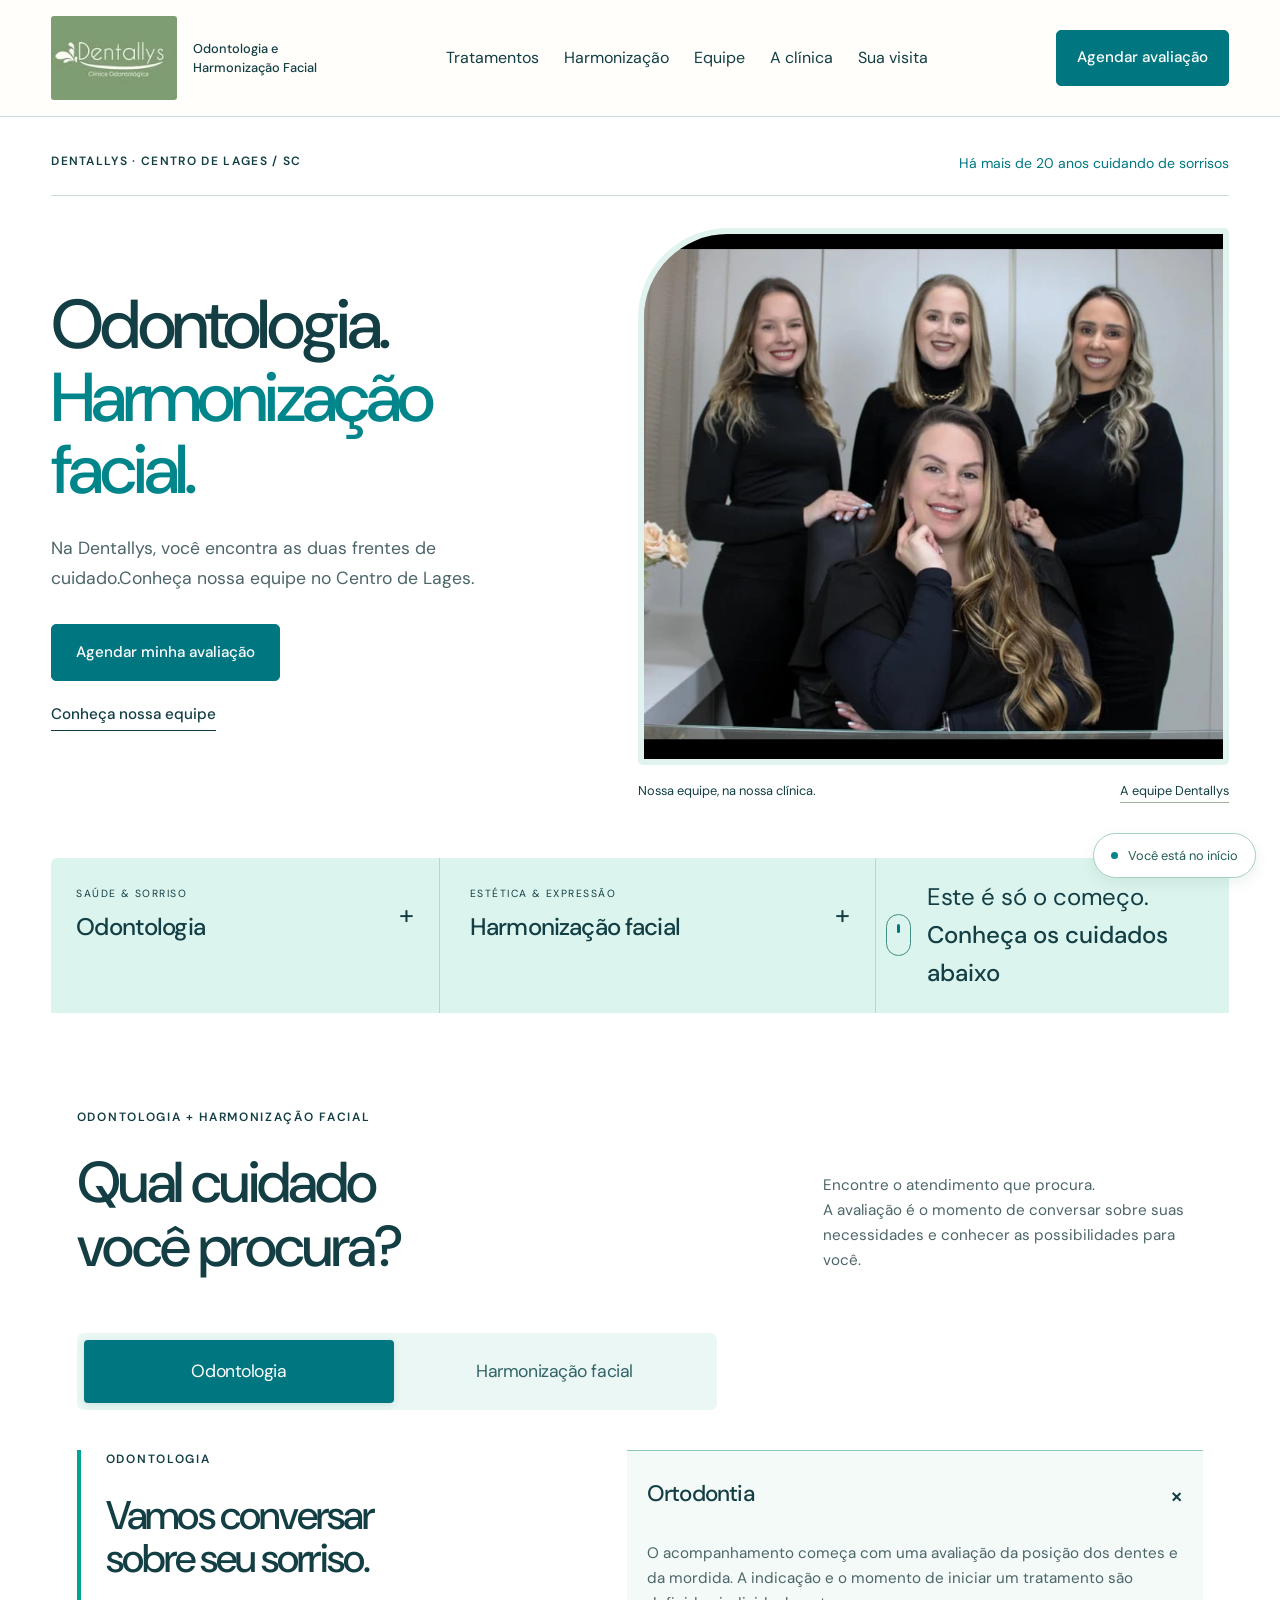
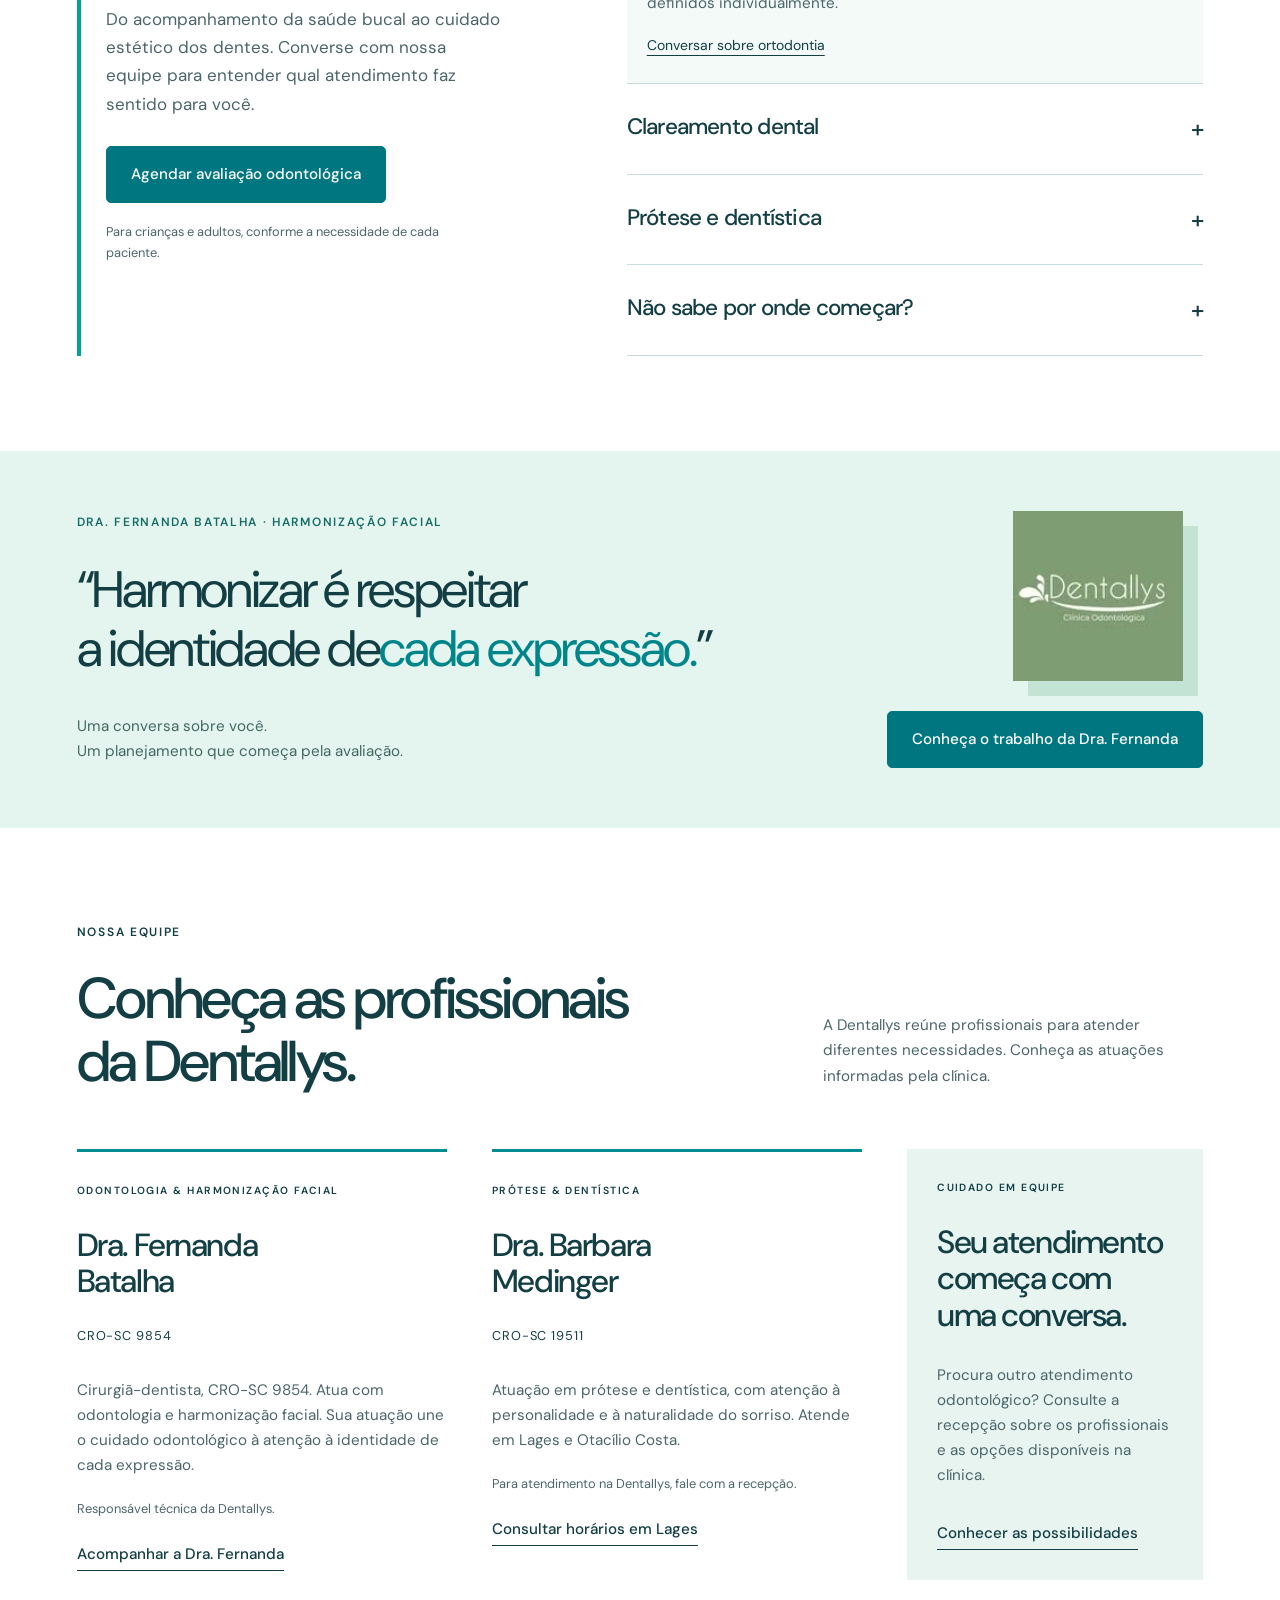
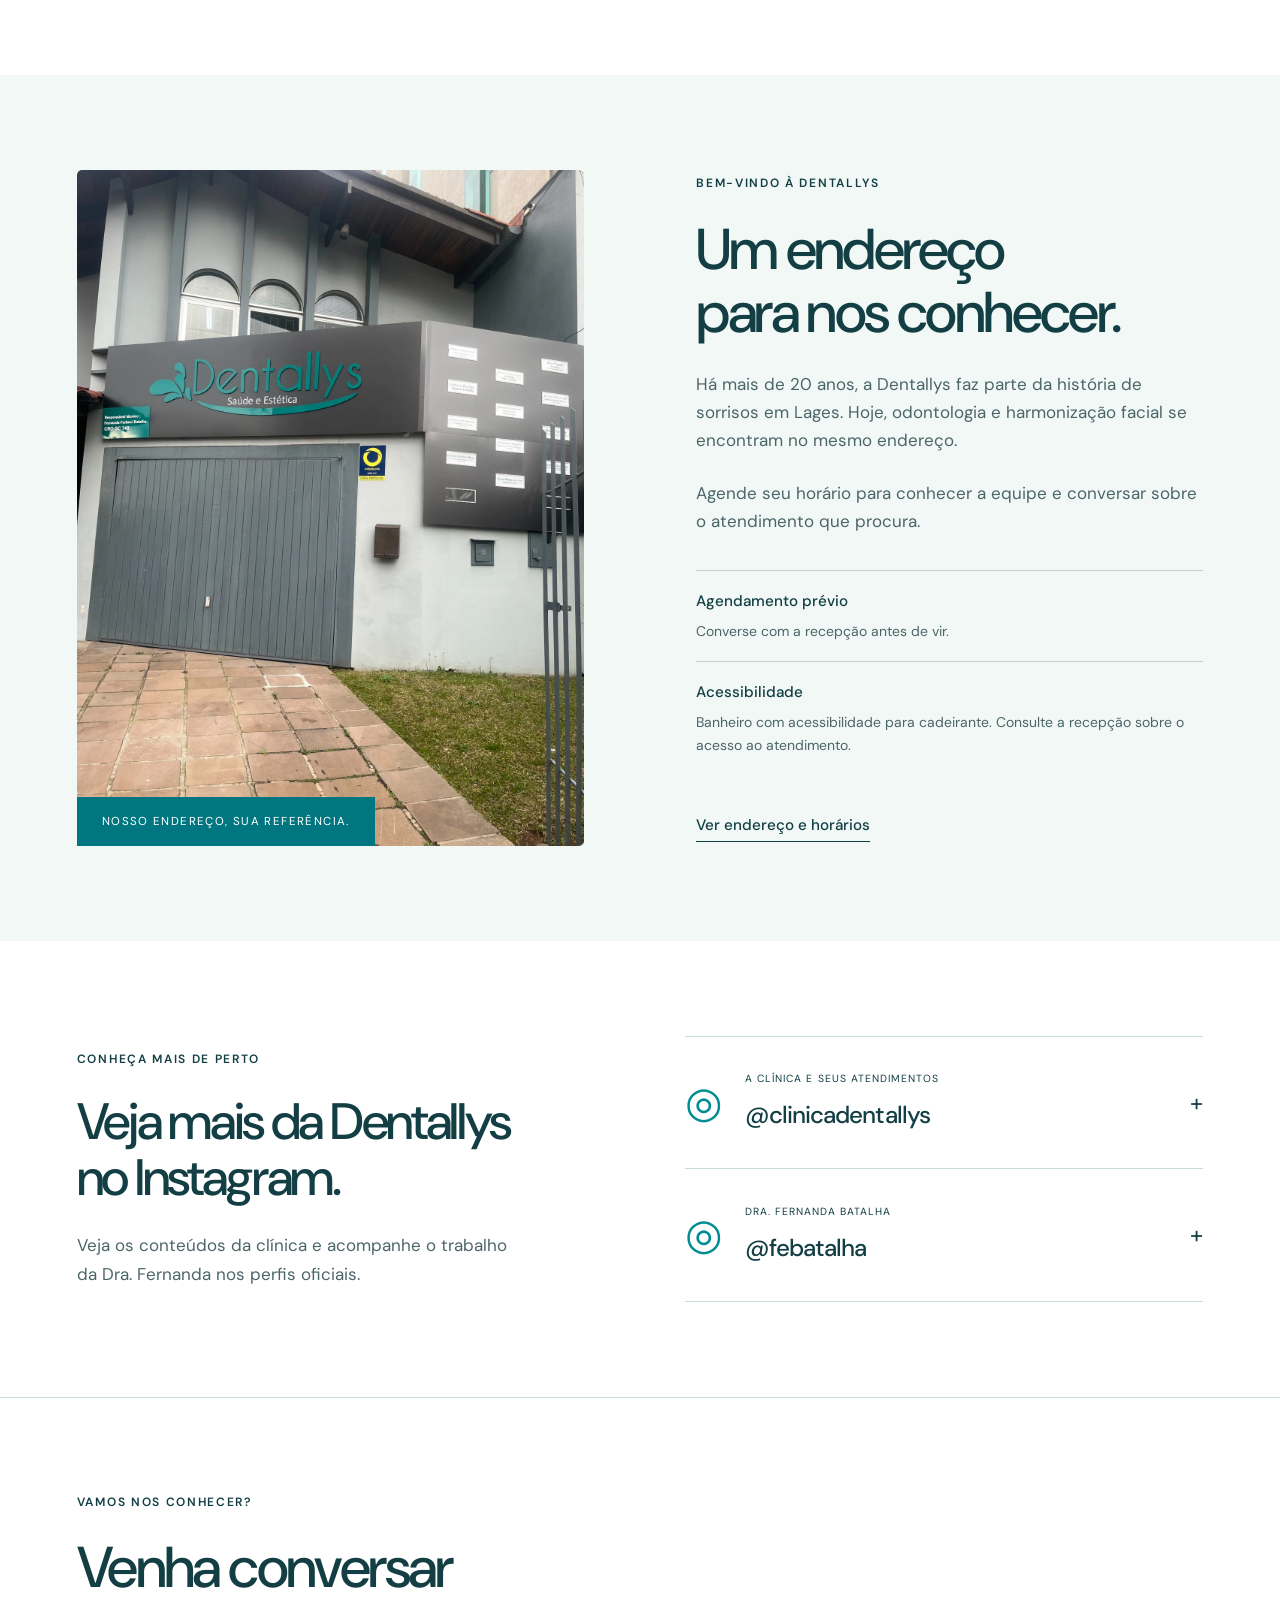
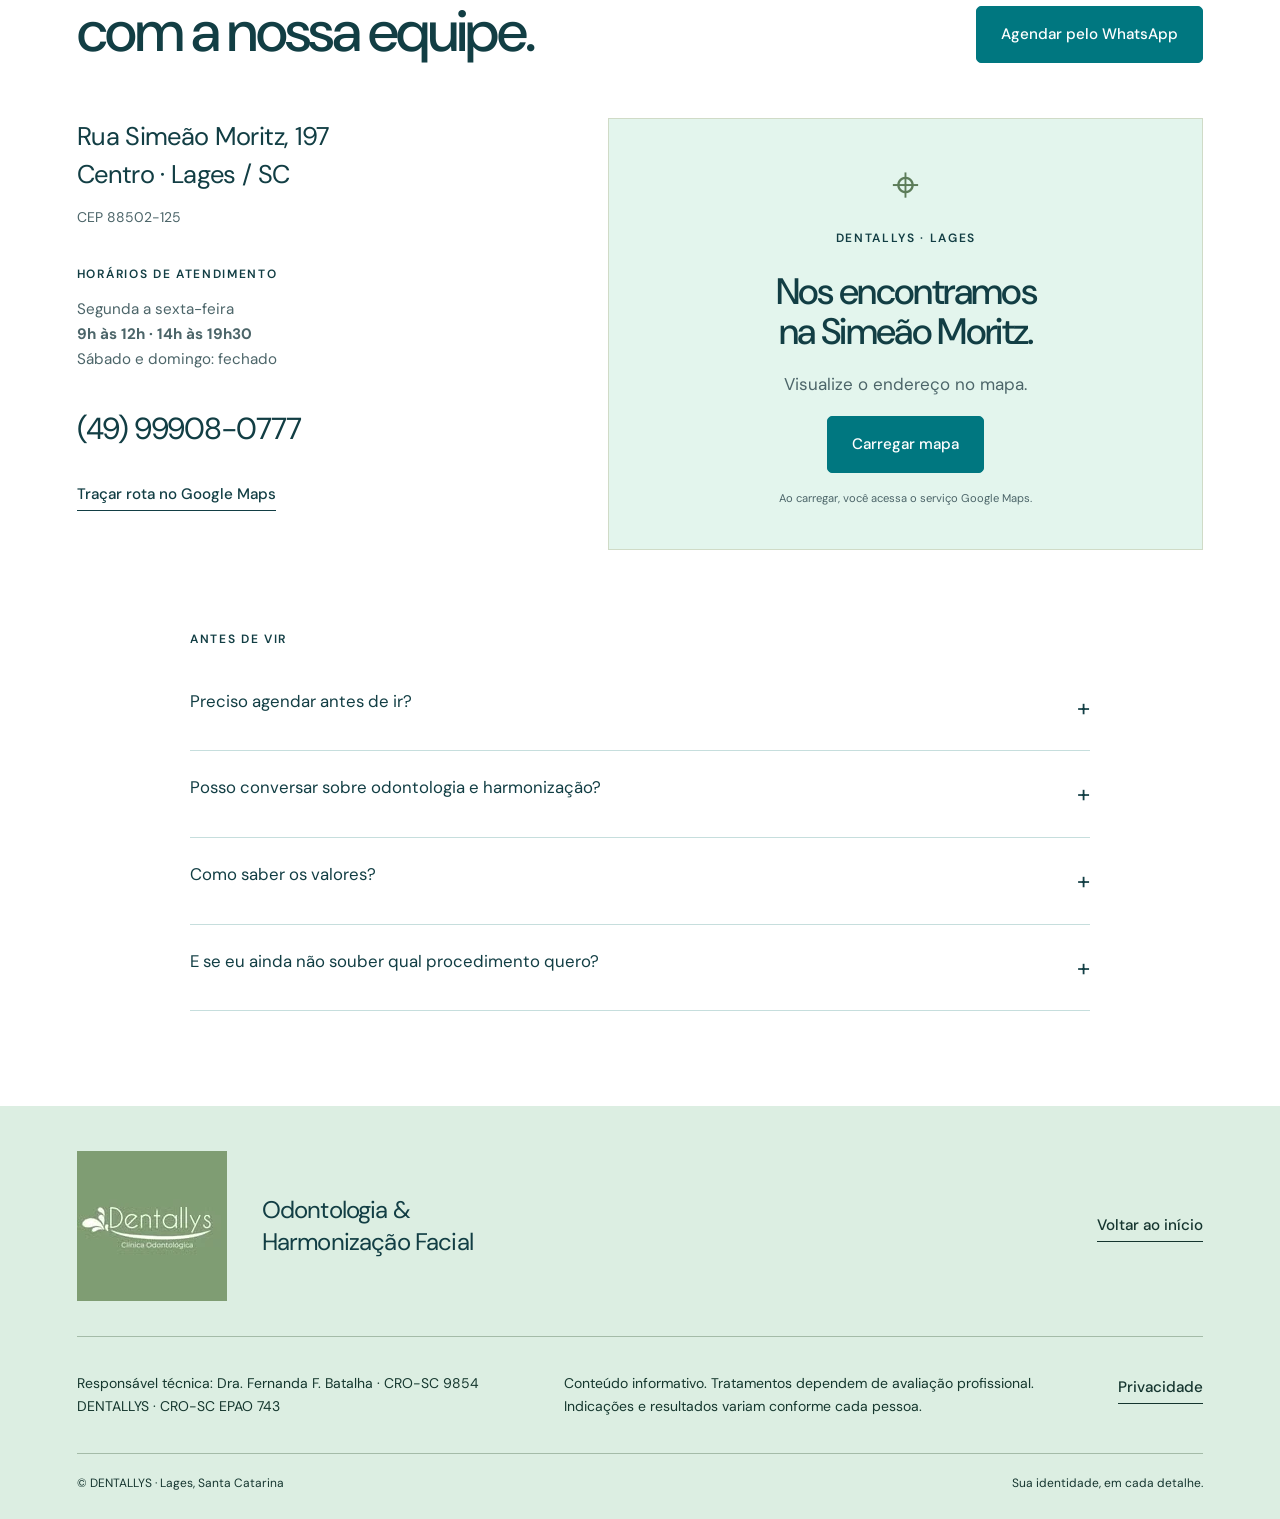
==== commit 03556165: "Conformidade CFO: remove capturas do Instagram, formas de pagamento e termo especialista Co-Authored" ====
--- a/index.html
+++ b/index.html
@@ -22,13 +22,13 @@
 <div id="odontologia" class="care-panel" aria-labelledby="dental-title"><div class="care-intro"><span class="eyebrow">ODONTOLOGIA</span><h3 id="dental-title">Vamos conversar<br>sobre seu sorriso.</h3><p>Do acompanhamento da saúde bucal ao cuidado estético dos dentes. Converse com nossa equipe para entender qual atendimento faz sentido para você.</p><a class="button" data-wa="Olá! Gostaria de agendar uma avaliação odontológica na Dentallys." href="https://wa.me/5549999080777?text=Ol%C3%A1%21%20Gostaria%20de%20agendar%20uma%20avalia%C3%A7%C3%A3o%20odontol%C3%B3gica%20na%20Dentallys." target="_blank" rel="noopener">Agendar avaliação odontológica</a><span class="care-footnote">Para crianças e adultos, conforme a necessidade de cada paciente.</span></div><div class="treatment-list"><details open><summary>Ortodontia <span aria-hidden="true">+</span></summary><div><p>O acompanhamento começa com uma avaliação da posição dos dentes e da mordida. A indicação e o momento de iniciar um tratamento são definidos individualmente.</p><a data-wa="Olá! Gostaria de informações sobre ortodontia na Dentallys." href="https://wa.me/5549999080777?text=Ol%C3%A1%21%20Gostaria%20de%20informa%C3%A7%C3%B5es%20sobre%20ortodontia%20na%20Dentallys." target="_blank" rel="noopener">Conversar sobre ortodontia</a></div></details><details><summary>Clareamento dental <span aria-hidden="true">+</span></summary><div><p>Quer conversar sobre a cor dos seus dentes? Na avaliação, a equipe orienta sobre as opções de clareamento, cuidados e possibilidade de sensibilidade.</p><a data-wa="Olá! Gostaria de informações sobre clareamento dental na Dentallys." href="https://wa.me/5549999080777?text=Ol%C3%A1%21%20Gostaria%20de%20informa%C3%A7%C3%B5es%20sobre%20clareamento%20dental%20na%20Dentallys." target="_blank" rel="noopener">Tirar dúvidas sobre clareamento</a></div></details><details><summary>Prótese e dentística <span aria-hidden="true">+</span></summary><div><p>Atendimento com atenção à função e à estética do sorriso. A Dra. Barbara Medinger atua em prótese e dentística, respeitando as características de cada pessoa.</p><a data-wa="Olá! Gostaria de informações sobre prótese e dentística com a Dra. Barbara na Dentallys." href="https://wa.me/5549999080777?text=Ol%C3%A1%21%20Gostaria%20de%20informa%C3%A7%C3%B5es%20sobre%20pr%C3%B3tese%20e%20dent%C3%ADstica%20com%20a%20Dra.%20Barbara%20na%20Dentallys." target="_blank" rel="noopener">Solicitar informações</a></div></details><details><summary>Não sabe por onde começar? <span aria-hidden="true">+</span></summary><div><p>Você não precisa escolher um procedimento antes de entrar em contato. Conte à recepção o que procura e peça orientação para agendar sua avaliação.</p><a data-wa="Olá! Quero cuidar do meu sorriso e gostaria de orientação para agendar uma avaliação." href="https://wa.me/5549999080777?text=Ol%C3%A1%21%20Quero%20cuidar%20do%20meu%20sorriso%20e%20gostaria%20de%20orienta%C3%A7%C3%A3o%20para%20agendar%20uma%20avalia%C3%A7%C3%A3o." target="_blank" rel="noopener">Falar com a recepção</a></div></details></div></div>
 <div id="harmonizacao" class="care-panel" aria-labelledby="face-title"><div class="care-intro"><span class="eyebrow">HARMONIZAÇÃO FACIAL</span><h3 id="face-title">Sua face.<br>Suas características.</h3><p>Com a Dra. Fernanda Batalha, o primeiro passo é conversar sobre suas expectativas e avaliar as características da sua face.</p><a class="button" data-wa="Olá! Gostaria de agendar uma avaliação de harmonização facial com a Dra. Fernanda na Dentallys." href="https://wa.me/5549999080777?text=Ol%C3%A1%21%20Gostaria%20de%20agendar%20uma%20avalia%C3%A7%C3%A3o%20de%20harmoniza%C3%A7%C3%A3o%20facial%20com%20a%20Dra.%20Fernanda%20na%20Dentallys." target="_blank" rel="noopener">Conversar com a equipe da Dra. Fernanda</a><span class="care-footnote">Indicações, cuidados e resultados são individuais.</span></div><div class="treatment-list"><details open><summary>Toxina botulínica <span aria-hidden="true">+</span></summary><div><p>Uma possibilidade a ser discutida na avaliação facial. A profissional explica a indicação, os cuidados e as limitações do procedimento para o seu caso.</p><a data-wa="Olá! Gostaria de conversar sobre toxina botulínica com a equipe da Dra. Fernanda." href="https://wa.me/5549999080777?text=Ol%C3%A1%21%20Gostaria%20de%20conversar%20sobre%20toxina%20botul%C3%ADnica%20com%20a%20equipe%20da%20Dra.%20Fernanda." target="_blank" rel="noopener">Consultar sobre o procedimento</a></div></details><details><summary>Preenchimento labial <span aria-hidden="true">+</span></summary><div><p>O planejamento considera as características dos lábios e da face, além das suas expectativas. Converse sobre a proposta de cuidado, os riscos e o acompanhamento.</p><a data-wa="Olá! Gostaria de informações sobre avaliação para preenchimento labial na Dentallys." href="https://wa.me/5549999080777?text=Ol%C3%A1%21%20Gostaria%20de%20informa%C3%A7%C3%B5es%20sobre%20avalia%C3%A7%C3%A3o%20para%20preenchimento%20labial%20na%20Dentallys." target="_blank" rel="noopener">Conversar sobre preenchimento</a></div></details><details><summary>Hidra Gloss Lips <span aria-hidden="true">+</span></summary><div><p>Procedimento divulgado pela clínica para o cuidado labial. Consulte a profissional para conhecer a técnica utilizada, sua indicação e os cuidados necessários.</p><a data-wa="Olá! Gostaria de saber mais sobre Hidra Gloss Lips na Dentallys." href="https://wa.me/5549999080777?text=Ol%C3%A1%21%20Gostaria%20de%20saber%20mais%20sobre%20Hidra%20Gloss%20Lips%20na%20Dentallys." target="_blank" rel="noopener">Conhecer o cuidado labial</a></div></details><details><summary>Jato de plasma <span aria-hidden="true">+</span></summary><div><p>Converse com a Dra. Fernanda sobre o procedimento, as regiões avaliadas e os cuidados antes e depois. A indicação depende de avaliação profissional.</p><a data-wa="Olá! Gostaria de informações sobre avaliação para jato de plasma na Dentallys." href="https://wa.me/5549999080777?text=Ol%C3%A1%21%20Gostaria%20de%20informa%C3%A7%C3%B5es%20sobre%20avalia%C3%A7%C3%A3o%20para%20jato%20de%20plasma%20na%20Dentallys." target="_blank" rel="noopener">Pedir informações à equipe</a></div></details></div></div></section>
 <section class="manifesto" aria-labelledby="manifesto-title"><span class="eyebrow">DRA. FERNANDA BATALHA · HARMONIZAÇÃO FACIAL</span><h2 id="manifesto-title">“Harmonizar é respeitar<br>a identidade de<br><i>cada expressão.</i>”</h2><div class="manifesto-bottom"><p>Uma conversa sobre você.<br>Um planejamento que começa pela avaliação.</p><a class="button light" href="https://www.instagram.com/febatalha/" target="_blank" rel="noopener">Conheça o trabalho da Dra. Fernanda</a></div><img class="manifesto-logo" src="assets/logo.webp" width="150" height="150" alt="Dentallys" loading="lazy"></section>
-<section class="work-gallery section" id="publicacoes"><div class="section-heading"><div><span class="eyebrow">HARMONIZAÇÃO · DRA. FERNANDA BATALHA</span><h2>Conheça o trabalho<br>pelas publicações.</h2></div><div class="work-intro"><p>Registros compartilhados nos perfis da profissional e da clínica. Explore as publicações e leve suas dúvidas para uma avaliação.</p><a class="plain-link" href="https://www.instagram.com/febatalha/" target="_blank" rel="noopener">Acompanhar @febatalha</a></div></div><div class="work-grid"><article class="work-item"><button class="work-image" data-post="assets/publicacao-plasma.webp" data-caption="Publicação da Dra. Fernanda Batalha e da Dentallys sobre jato de plasma." type="button" aria-label="Ampliar publicação original sobre jato de plasma"><img src="assets/publicacao-plasma.webp" width="946" height="2048" loading="lazy" alt="Comparação antes e depois apresentada na publicação enviada sobre jato de plasma"><span class="image-action">Ampliar publicação <b aria-hidden="true">+</b></span></button><div class="work-caption"><span class="eyebrow">PUBLICAÇÃO DA PROFISSIONAL</span><h3>Jato de plasma</h3><p>Conheça o procedimento divulgado pela Dra. Fernanda e converse sobre a indicação para você.</p><a class="plain-link" data-wa="Olá! Vi a publicação sobre jato de plasma no site da Dentallys e gostaria de agendar uma avaliação." href="https://wa.me/5549999080777?text=Ol%C3%A1%21%20Vi%20a%20publica%C3%A7%C3%A3o%20sobre%20jato%20de%20plasma%20no%20site%20da%20Dentallys%20e%20gostaria%20de%20agendar%20uma%20avalia%C3%A7%C3%A3o." target="_blank" rel="noopener">Conversar sobre esse cuidado</a></div></article><article class="work-item"><button class="work-image lips" data-post="assets/publicacao-labios.webp" data-caption="Publicação da Dra. Fernanda Batalha e da Dentallys sobre Hidra Gloss Lips." type="button" aria-label="Ampliar publicação original sobre Hidra Gloss Lips"><img src="assets/publicacao-labios.webp" width="946" height="2048" loading="lazy" alt="Arte da publicação enviada sobre Hidra Gloss Lips, com imagens de lábios"><span class="image-action">Ampliar publicação <b aria-hidden="true">+</b></span></button><div class="work-caption"><span class="eyebrow">CONTEÚDO SOBRE CUIDADO LABIAL</span><h3>Hidra Gloss Lips</h3><p>Um dos cuidados apresentados nos canais da clínica. Tire suas dúvidas sobre a técnica e a avaliação.</p><a class="plain-link" data-wa="Olá! Conheci o Hidra Gloss Lips pelo site da Dentallys e gostaria de informações." href="https://wa.me/5549999080777?text=Ol%C3%A1%21%20Conheci%20o%20Hidra%20Gloss%20Lips%20pelo%20site%20da%20Dentallys%20e%20gostaria%20de%20informa%C3%A7%C3%B5es." target="_blank" rel="noopener">Tirar minhas dúvidas</a></div></article></div><noscript><p><a href="assets/publicacao-plasma.webp">Abrir publicação sobre jato de plasma</a> · <a href="assets/publicacao-labios.webp">Abrir publicação sobre Hidra Gloss Lips</a></p></noscript><p class="work-note">Imagens de publicações fornecidas pela clínica. Não representam garantia de resultado. A indicação, os cuidados e os resultados são individuais; consulte a profissional.</p><div class="work-next"><span>Agora que você conhece alguns cuidados,</span><a href="#equipe">conheça quem está por trás deles.</a></div></section><section class="team section" id="equipe"><div class="section-heading"><div><span class="eyebrow">NOSSA EQUIPE</span><h2>Conheça as profissionais<br>da Dentallys.</h2></div><p>A Dentallys reúne profissionais para atender diferentes necessidades. Conheça as atuações informadas pela clínica.</p></div><div class="team-directory"><article><div class="profile-top"><span class="eyebrow">ODONTOLOGIA & HARMONIZAÇÃO FACIAL</span><h3>Dra. Fernanda<br>Batalha</h3><span class="credential">CRO-SC 9854</span></div><div class="profile-body"><p>Cirurgiã-dentista e especialista em Harmonização Facial. Sua atuação une o cuidado odontológico à atenção à identidade de cada expressão.</p><p class="profile-caption">Responsável técnica da Dentallys.</p><a class="plain-link" href="https://www.instagram.com/febatalha/" target="_blank" rel="noopener">Acompanhar a Dra. Fernanda</a></div></article><article><div class="profile-top"><span class="eyebrow">PRÓTESE & DENTÍSTICA</span><h3>Dra. Barbara<br>Medinger</h3><span class="credential">CRO-SC 19511</span></div><div class="profile-body"><p>Atuação em prótese e dentística, com atenção à personalidade e à naturalidade do sorriso. Atende em Lages e Otacílio Costa.</p><p class="profile-caption">Para atendimento na Dentallys, fale com a recepção.</p><a class="plain-link" data-wa="Olá! Gostaria de consultar horários com a Dra. Barbara Medinger na Dentallys, em Lages." href="https://wa.me/5549999080777?text=Ol%C3%A1%21%20Gostaria%20de%20consultar%20hor%C3%A1rios%20com%20a%20Dra.%20Barbara%20Medinger%20na%20Dentallys%2C%20em%20Lages." target="_blank" rel="noopener">Consultar horários em Lages</a></div></article><article class="team-more"><span class="eyebrow">CUIDADO EM EQUIPE</span><h3>Seu atendimento<br>começa com<br>uma conversa.</h3><p>Procura outro atendimento odontológico? Consulte a recepção sobre os profissionais e as opções disponíveis na clínica.</p><a class="plain-link" data-wa="Olá! Gostaria de conhecer os atendimentos e profissionais disponíveis na Dentallys." href="https://wa.me/5549999080777?text=Ol%C3%A1%21%20Gostaria%20de%20conhecer%20os%20atendimentos%20e%20profissionais%20dispon%C3%ADveis%20na%20Dentallys." target="_blank" rel="noopener">Conhecer as possibilidades</a></article></div></section>
-<section class="clinic section" id="clinica"><div class="facade-wrap"><img src="assets/fachada.webp" width="1350" height="1800" alt="Fachada da Dentallys na Rua Simeão Moritz, 197, em Lages" loading="lazy" decoding="async"><span class="photo-label">NOSSO ENDEREÇO, SUA REFERÊNCIA.</span></div><div class="clinic-copy"><span class="eyebrow">BEM-VINDO À DENTALLYS</span><h2>Um endereço<br>para nos conhecer.</h2><p>Há mais de 20 anos, a Dentallys faz parte da história de sorrisos em Lages. Hoje, odontologia e harmonização facial se encontram no mesmo endereço.</p><p>Agende seu horário para conhecer a equipe e conversar sobre o atendimento que procura.</p><dl class="clinic-facts"><div><dt>Agendamento prévio</dt><dd>Converse com a recepção antes de vir.</dd></div><div><dt>Facilidade para sua visita</dt><dd>Cartões de crédito e débito e pagamento por aproximação.</dd></div><div><dt>Acessibilidade</dt><dd>Banheiro com acessibilidade para cadeirante. Consulte a recepção sobre o acesso ao atendimento.</dd></div></dl><a class="plain-link" href="#visita">Ver endereço e horários</a></div></section>
+<section class="team section" id="equipe"><div class="section-heading"><div><span class="eyebrow">NOSSA EQUIPE</span><h2>Conheça as profissionais<br>da Dentallys.</h2></div><p>A Dentallys reúne profissionais para atender diferentes necessidades. Conheça as atuações informadas pela clínica.</p></div><div class="team-directory"><article><div class="profile-top"><span class="eyebrow">ODONTOLOGIA & HARMONIZAÇÃO FACIAL</span><h3>Dra. Fernanda<br>Batalha</h3><span class="credential">CRO-SC 9854</span></div><div class="profile-body"><p>Cirurgiã-dentista, CRO-SC 9854. Atua com odontologia e harmonização facial. Sua atuação une o cuidado odontológico à atenção à identidade de cada expressão.</p><p class="profile-caption">Responsável técnica da Dentallys.</p><a class="plain-link" href="https://www.instagram.com/febatalha/" target="_blank" rel="noopener">Acompanhar a Dra. Fernanda</a></div></article><article><div class="profile-top"><span class="eyebrow">PRÓTESE & DENTÍSTICA</span><h3>Dra. Barbara<br>Medinger</h3><span class="credential">CRO-SC 19511</span></div><div class="profile-body"><p>Atuação em prótese e dentística, com atenção à personalidade e à naturalidade do sorriso. Atende em Lages e Otacílio Costa.</p><p class="profile-caption">Para atendimento na Dentallys, fale com a recepção.</p><a class="plain-link" data-wa="Olá! Gostaria de consultar horários com a Dra. Barbara Medinger na Dentallys, em Lages." href="https://wa.me/5549999080777?text=Ol%C3%A1%21%20Gostaria%20de%20consultar%20hor%C3%A1rios%20com%20a%20Dra.%20Barbara%20Medinger%20na%20Dentallys%2C%20em%20Lages." target="_blank" rel="noopener">Consultar horários em Lages</a></div></article><article class="team-more"><span class="eyebrow">CUIDADO EM EQUIPE</span><h3>Seu atendimento<br>começa com<br>uma conversa.</h3><p>Procura outro atendimento odontológico? Consulte a recepção sobre os profissionais e as opções disponíveis na clínica.</p><a class="plain-link" data-wa="Olá! Gostaria de conhecer os atendimentos e profissionais disponíveis na Dentallys." href="https://wa.me/5549999080777?text=Ol%C3%A1%21%20Gostaria%20de%20conhecer%20os%20atendimentos%20e%20profissionais%20dispon%C3%ADveis%20na%20Dentallys." target="_blank" rel="noopener">Conhecer as possibilidades</a></article></div></section>
+<section class="clinic section" id="clinica"><div class="facade-wrap"><img src="assets/fachada.webp" width="1350" height="1800" alt="Fachada da Dentallys na Rua Simeão Moritz, 197, em Lages" loading="lazy" decoding="async"><span class="photo-label">NOSSO ENDEREÇO, SUA REFERÊNCIA.</span></div><div class="clinic-copy"><span class="eyebrow">BEM-VINDO À DENTALLYS</span><h2>Um endereço<br>para nos conhecer.</h2><p>Há mais de 20 anos, a Dentallys faz parte da história de sorrisos em Lages. Hoje, odontologia e harmonização facial se encontram no mesmo endereço.</p><p>Agende seu horário para conhecer a equipe e conversar sobre o atendimento que procura.</p><dl class="clinic-facts"><div><dt>Agendamento prévio</dt><dd>Converse com a recepção antes de vir.</dd></div><div><dt>Acessibilidade</dt><dd>Banheiro com acessibilidade para cadeirante. Consulte a recepção sobre o acesso ao atendimento.</dd></div></dl><a class="plain-link" href="#visita">Ver endereço e horários</a></div></section>
 <section class="social section"><div><span class="eyebrow">CONHEÇA MAIS DE PERTO</span><h2>Veja mais da Dentallys<br>no Instagram.</h2><p>Veja os conteúdos da clínica e acompanhe o trabalho da Dra. Fernanda nos perfis oficiais.</p></div><div class="social-links"><a href="https://www.instagram.com/clinicadentallys/" target="_blank" rel="noopener"><span class="social-icon" aria-hidden="true">◎</span><span><small>A CLÍNICA E SEUS ATENDIMENTOS</small><strong>@clinicadentallys</strong></span><b aria-hidden="true">+</b></a><a href="https://www.instagram.com/febatalha/" target="_blank" rel="noopener"><span class="social-icon" aria-hidden="true">◎</span><span><small>DRA. FERNANDA BATALHA</small><strong>@febatalha</strong></span><b aria-hidden="true">+</b></a></div></section>
-<section class="visit section" id="visita"><div class="section-heading"><div><span class="eyebrow">VAMOS NOS CONHECER?</span><h2>Venha conversar<br>com a nossa equipe.</h2></div><a class="button" data-wa="Olá! Gostaria de agendar uma avaliação na Dentallys." href="https://wa.me/5549999080777?text=Ol%C3%A1%21%20Gostaria%20de%20agendar%20uma%20avalia%C3%A7%C3%A3o%20na%20Dentallys." target="_blank" rel="noopener">Agendar pelo WhatsApp</a></div><div class="visit-layout"><div class="visit-info"><address>Rua Simeão Moritz, 197<br>Centro · Lages / SC<br><small>CEP 88502-125</small></address><div class="hours"><span class="eyebrow">HORÁRIOS DE ATENDIMENTO</span><p>Segunda a sexta-feira<br><strong>9h às 12h · 14h às 19h30</strong><br>Sábado e domingo: fechado</p></div><a class="phone" href="tel:+5549999080777">(49) 99908-0777</a><a class="plain-link route" href="https://www.google.com/maps/search/?api=1&query=Dentallys+Rua+Simeao+Moritz+197+Lages+SC" target="_blank" rel="noopener">Traçar rota no Google Maps</a></div><div class="map" id="map"><div class="map-preview"><span class="map-pin" aria-hidden="true">⌖</span><span class="eyebrow">DENTALLYS · LAGES</span><h3>Nos encontramos<br>na Simeão Moritz.</h3><p>Visualize o endereço no mapa.</p><button class="button" type="button" id="map-load">Carregar mapa</button><small>Ao carregar, você acessa o serviço Google Maps.</small></div></div></div><div class="faq"><span class="eyebrow">ANTES DE VIR</span><details><summary>Preciso agendar antes de ir? <span aria-hidden="true">+</span></summary><p>Sim. O atendimento é realizado mediante agendamento prévio. Envie uma mensagem pelo WhatsApp e confirme com a recepção o dia, horário e profissional.</p></details><details><summary>Posso conversar sobre odontologia e harmonização? <span aria-hidden="true">+</span></summary><p>Sim. Informe as duas necessidades à recepção para receber orientação sobre os profissionais e os agendamentos. A indicação de cada procedimento depende de avaliação.</p></details><details><summary>Como saber valores e formas de pagamento? <span aria-hidden="true">+</span></summary><p>Os valores e as condições devem ser consultados com a clínica. São informados pagamentos por cartão de crédito, débito e aproximação. Confirme as condições específicas do seu atendimento.</p></details><details><summary>E se eu ainda não souber qual procedimento quero? <span aria-hidden="true">+</span></summary><p>Você pode começar por uma avaliação. Ela é o momento de apresentar suas dúvidas e expectativas e conversar com a profissional sobre as possibilidades de cuidado.</p></details></div></section></main>
+<section class="visit section" id="visita"><div class="section-heading"><div><span class="eyebrow">VAMOS NOS CONHECER?</span><h2>Venha conversar<br>com a nossa equipe.</h2></div><a class="button" data-wa="Olá! Gostaria de agendar uma avaliação na Dentallys." href="https://wa.me/5549999080777?text=Ol%C3%A1%21%20Gostaria%20de%20agendar%20uma%20avalia%C3%A7%C3%A3o%20na%20Dentallys." target="_blank" rel="noopener">Agendar pelo WhatsApp</a></div><div class="visit-layout"><div class="visit-info"><address>Rua Simeão Moritz, 197<br>Centro · Lages / SC<br><small>CEP 88502-125</small></address><div class="hours"><span class="eyebrow">HORÁRIOS DE ATENDIMENTO</span><p>Segunda a sexta-feira<br><strong>9h às 12h · 14h às 19h30</strong><br>Sábado e domingo: fechado</p></div><a class="phone" href="tel:+5549999080777">(49) 99908-0777</a><a class="plain-link route" href="https://www.google.com/maps/search/?api=1&query=Dentallys+Rua+Simeao+Moritz+197+Lages+SC" target="_blank" rel="noopener">Traçar rota no Google Maps</a></div><div class="map" id="map"><div class="map-preview"><span class="map-pin" aria-hidden="true">⌖</span><span class="eyebrow">DENTALLYS · LAGES</span><h3>Nos encontramos<br>na Simeão Moritz.</h3><p>Visualize o endereço no mapa.</p><button class="button" type="button" id="map-load">Carregar mapa</button><small>Ao carregar, você acessa o serviço Google Maps.</small></div></div></div><div class="faq"><span class="eyebrow">ANTES DE VIR</span><details><summary>Preciso agendar antes de ir? <span aria-hidden="true">+</span></summary><p>Sim. O atendimento é realizado mediante agendamento prévio. Envie uma mensagem pelo WhatsApp e confirme com a recepção o dia, horário e profissional.</p></details><details><summary>Posso conversar sobre odontologia e harmonização? <span aria-hidden="true">+</span></summary><p>Sim. Informe as duas necessidades à recepção para receber orientação sobre os profissionais e os agendamentos. A indicação de cada procedimento depende de avaliação.</p></details><details><summary>Como saber os valores? <span aria-hidden="true">+</span></summary><p>Os valores dependem do plano de cuidado definido na avaliação e são informados pela recepção.</p></details><details><summary>E se eu ainda não souber qual procedimento quero? <span aria-hidden="true">+</span></summary><p>Você pode começar por uma avaliação. Ela é o momento de apresentar suas dúvidas e expectativas e conversar com a profissional sobre as possibilidades de cuidado.</p></details></div></section></main>
 <footer><div class="footer-brand"><img src="assets/logo.webp" width="150" height="150" alt="Logotipo original da Dentallys" loading="lazy"><p>Odontologia &<br>Harmonização Facial</p><a href="#inicio" class="plain-link">Voltar ao início</a></div><div class="footer-meta"><p>Responsável técnica: Dra. Fernanda F. Batalha · CRO-SC 9854<br>DENTALLYS · CRO-SC EPAO 743</p><p>Conteúdo informativo. Tratamentos dependem de avaliação profissional.<br>Indicações e resultados variam conforme cada pessoa.</p><button class="privacy-trigger plain-link" type="button" hidden>Privacidade</button><noscript><p>Contato externo via WhatsApp, Instagram e Google Maps. Não há formulário de coleta de dados neste site.</p></noscript></div><div class="footer-end"><span>© DENTALLYS · Lages, Santa Catarina</span><span>Sua identidade, em cada detalhe.</span></div></footer>
 <div class="mobile-dock" aria-label="Contato rápido"><a data-wa="Olá! Gostaria de agendar uma avaliação na Dentallys." href="https://wa.me/5549999080777?text=Ol%C3%A1%21%20Gostaria%20de%20agendar%20uma%20avalia%C3%A7%C3%A3o%20na%20Dentallys." target="_blank" rel="noopener">Agendar avaliação</a><a href="https://www.google.com/maps/search/?api=1&query=Dentallys+Rua+Simeao+Moritz+197+Lages+SC" target="_blank" rel="noopener">Como chegar</a></div>
-<dialog id="post-dialog" aria-labelledby="post-title"><button type="button" class="post-close" aria-label="Fechar publicação">Fechar ×</button><h2 id="post-title">Publicação original</h2><p id="post-caption"></p><img id="post-full" alt="" width="946" height="2048"><p class="source-note">Conteúdo reproduzido do material enviado. Alegações promocionais pertencem à publicação original; a avaliação profissional é necessária para entender indicações, riscos e expectativas.</p><a class="button" href="https://www.instagram.com/febatalha/" target="_blank" rel="noopener">Ver perfil da profissional</a></dialog><dialog id="privacy" aria-labelledby="privacy-title"><button type="button" class="dialog-close" aria-label="Fechar política de privacidade">Fechar ×</button><span class="eyebrow">DENTALLYS</span><h2 id="privacy-title">Privacidade</h2><p>Este site é informativo e não possui formulário para envio de dados de saúde, cadastro ou ferramentas próprias de publicidade e análise de visitantes.</p><p>Os links de WhatsApp, Instagram e Google Maps levam a serviços externos, sujeitos às políticas de privacidade desses serviços. O mapa integrado é carregado somente após sua escolha.</p><p>As fontes do Google Fonts são carregadas por conexão externa. O provedor de hospedagem pode processar dados técnicos, como endereço IP, necessários à entrega e segurança das páginas.</p><p>O site não solicita sua localização nem utiliza cookies próprios. No primeiro contato, evite enviar informações sensíveis desnecessárias. A recepção orientará os próximos passos.</p><p>Dúvidas: <a href="tel:+5549999080777">(49) 99908-0777</a>.</p></dialog>
+<dialog id="privacy" aria-labelledby="privacy-title"><button type="button" class="dialog-close" aria-label="Fechar política de privacidade">Fechar ×</button><span class="eyebrow">DENTALLYS</span><h2 id="privacy-title">Privacidade</h2><p>Este site é informativo e não possui formulário para envio de dados de saúde, cadastro ou ferramentas próprias de publicidade e análise de visitantes.</p><p>Os links de WhatsApp, Instagram e Google Maps levam a serviços externos, sujeitos às políticas de privacidade desses serviços. O mapa integrado é carregado somente após sua escolha.</p><p>As fontes do Google Fonts são carregadas por conexão externa. O provedor de hospedagem pode processar dados técnicos, como endereço IP, necessários à entrega e segurança das páginas.</p><p>O site não solicita sua localização nem utiliza cookies próprios. No primeiro contato, evite enviar informações sensíveis desnecessárias. A recepção orientará os próximos passos.</p><p>Dúvidas: <a href="tel:+5549999080777">(49) 99908-0777</a>.</p></dialog>
 <script>'use strict';
 const CLINIC={whatsapp:'5549999080777',phone:'+5549999080777',name:'DENTALLYS',address:'Rua Simeão Moritz, 197',city:'Lages',region:'SC',postalCode:'88502-125',instagram:'https://www.instagram.com/clinicadentallys/'};
 document.querySelectorAll('[data-wa]').forEach(a=>{a.href=`https://wa.me/${CLINIC.whatsapp}?text=${encodeURIComponent(a.dataset.wa)}`;});
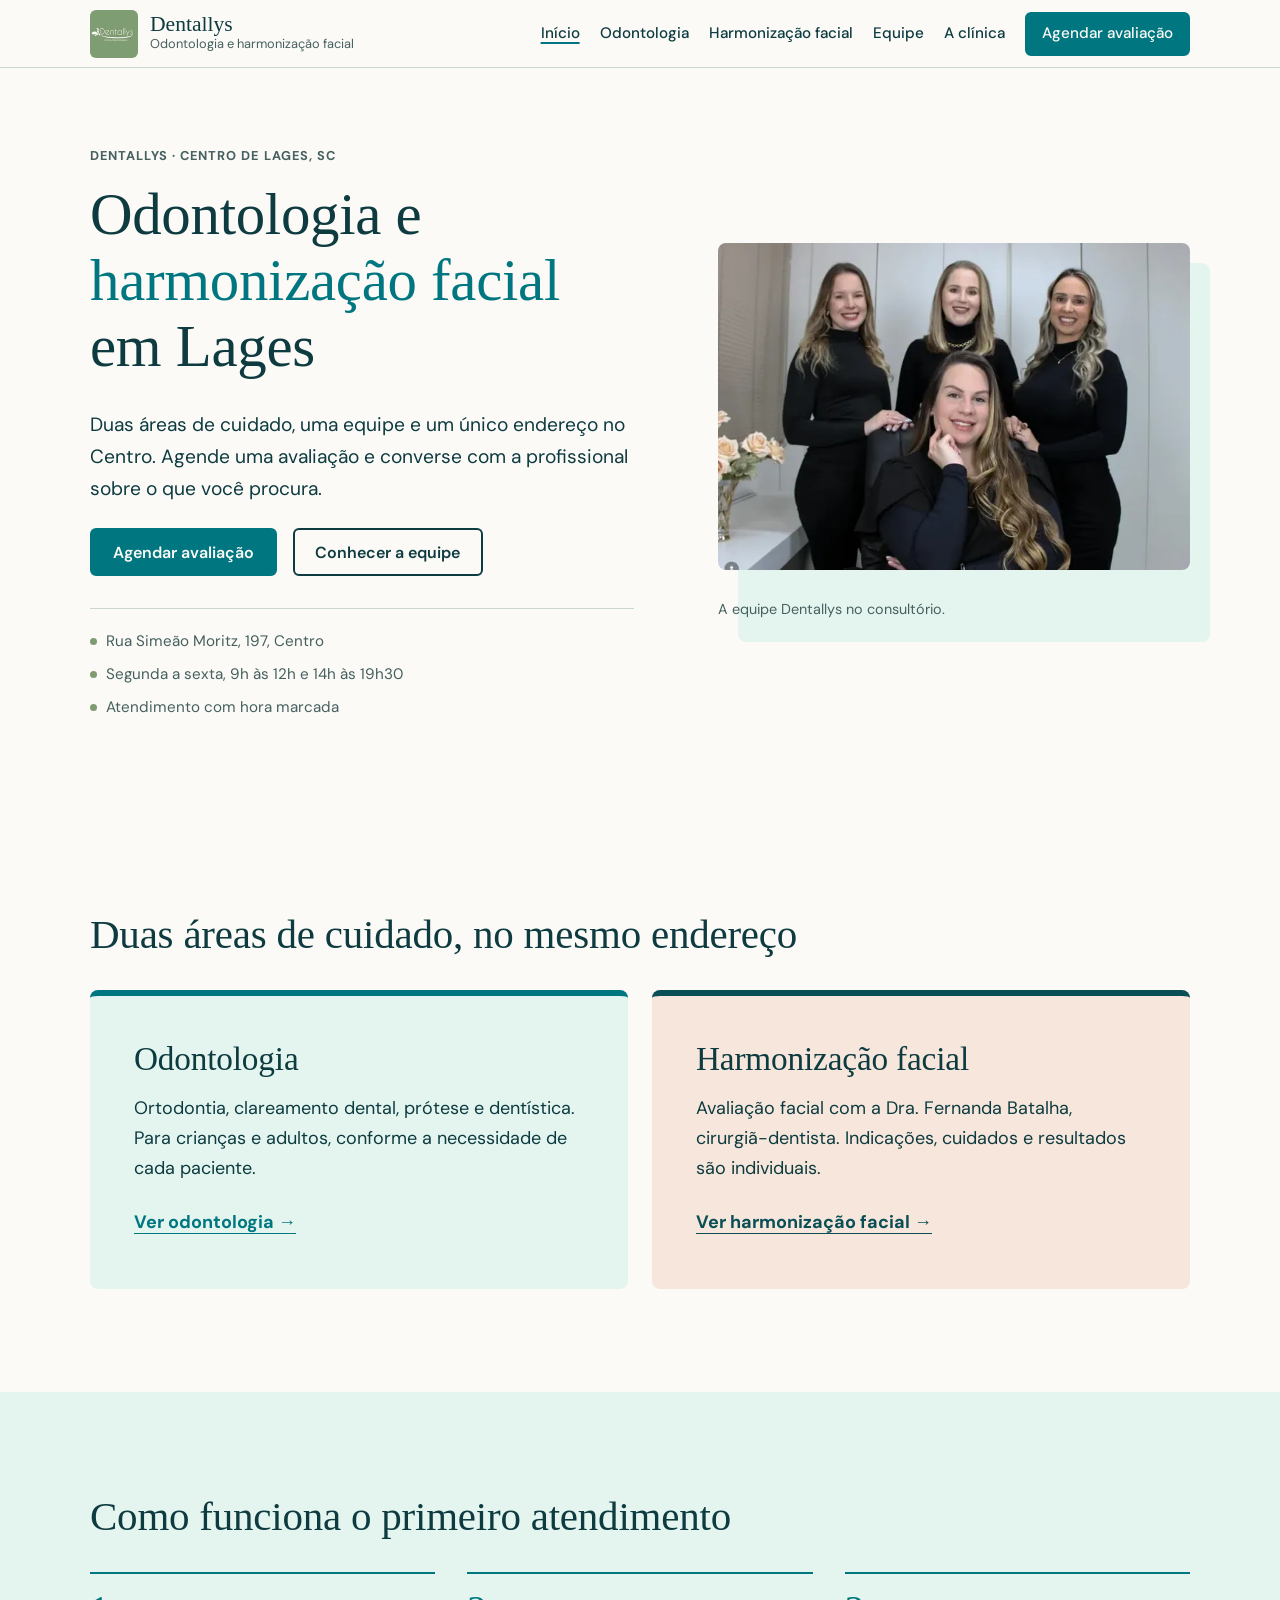
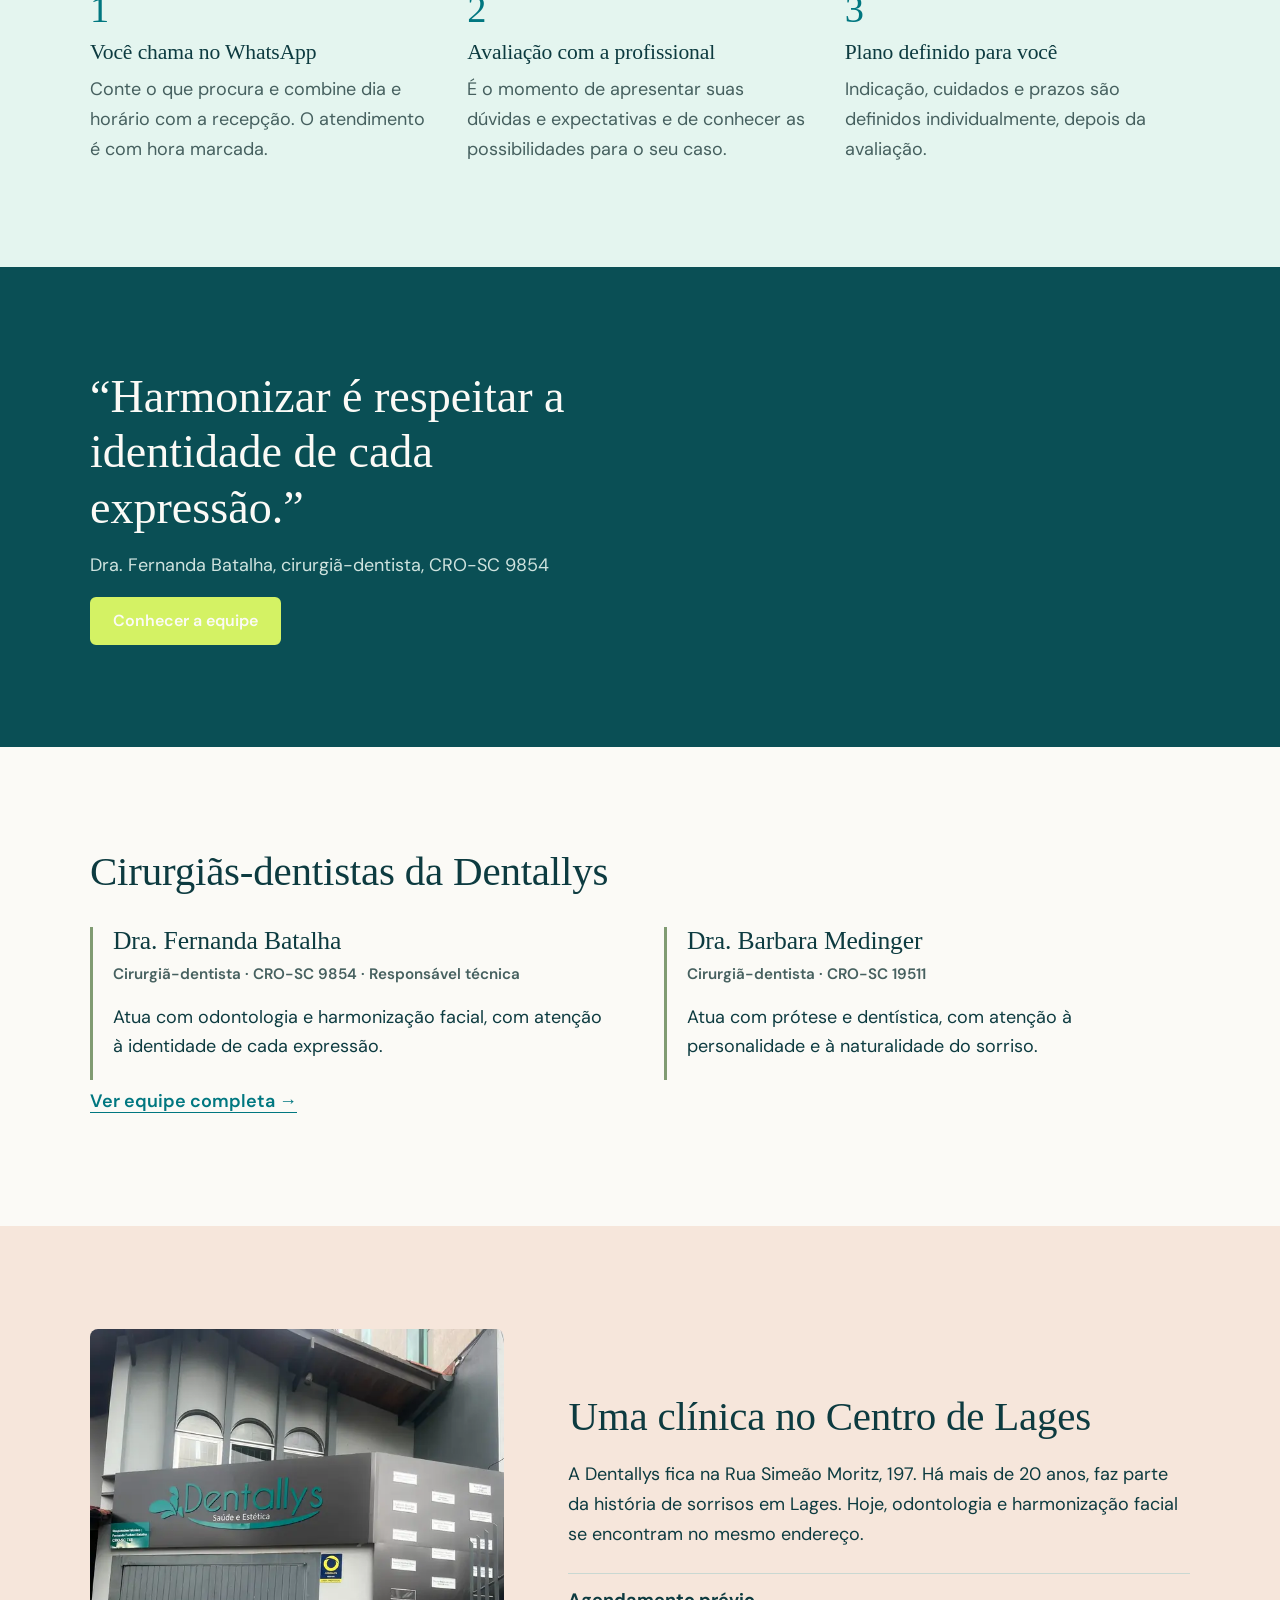
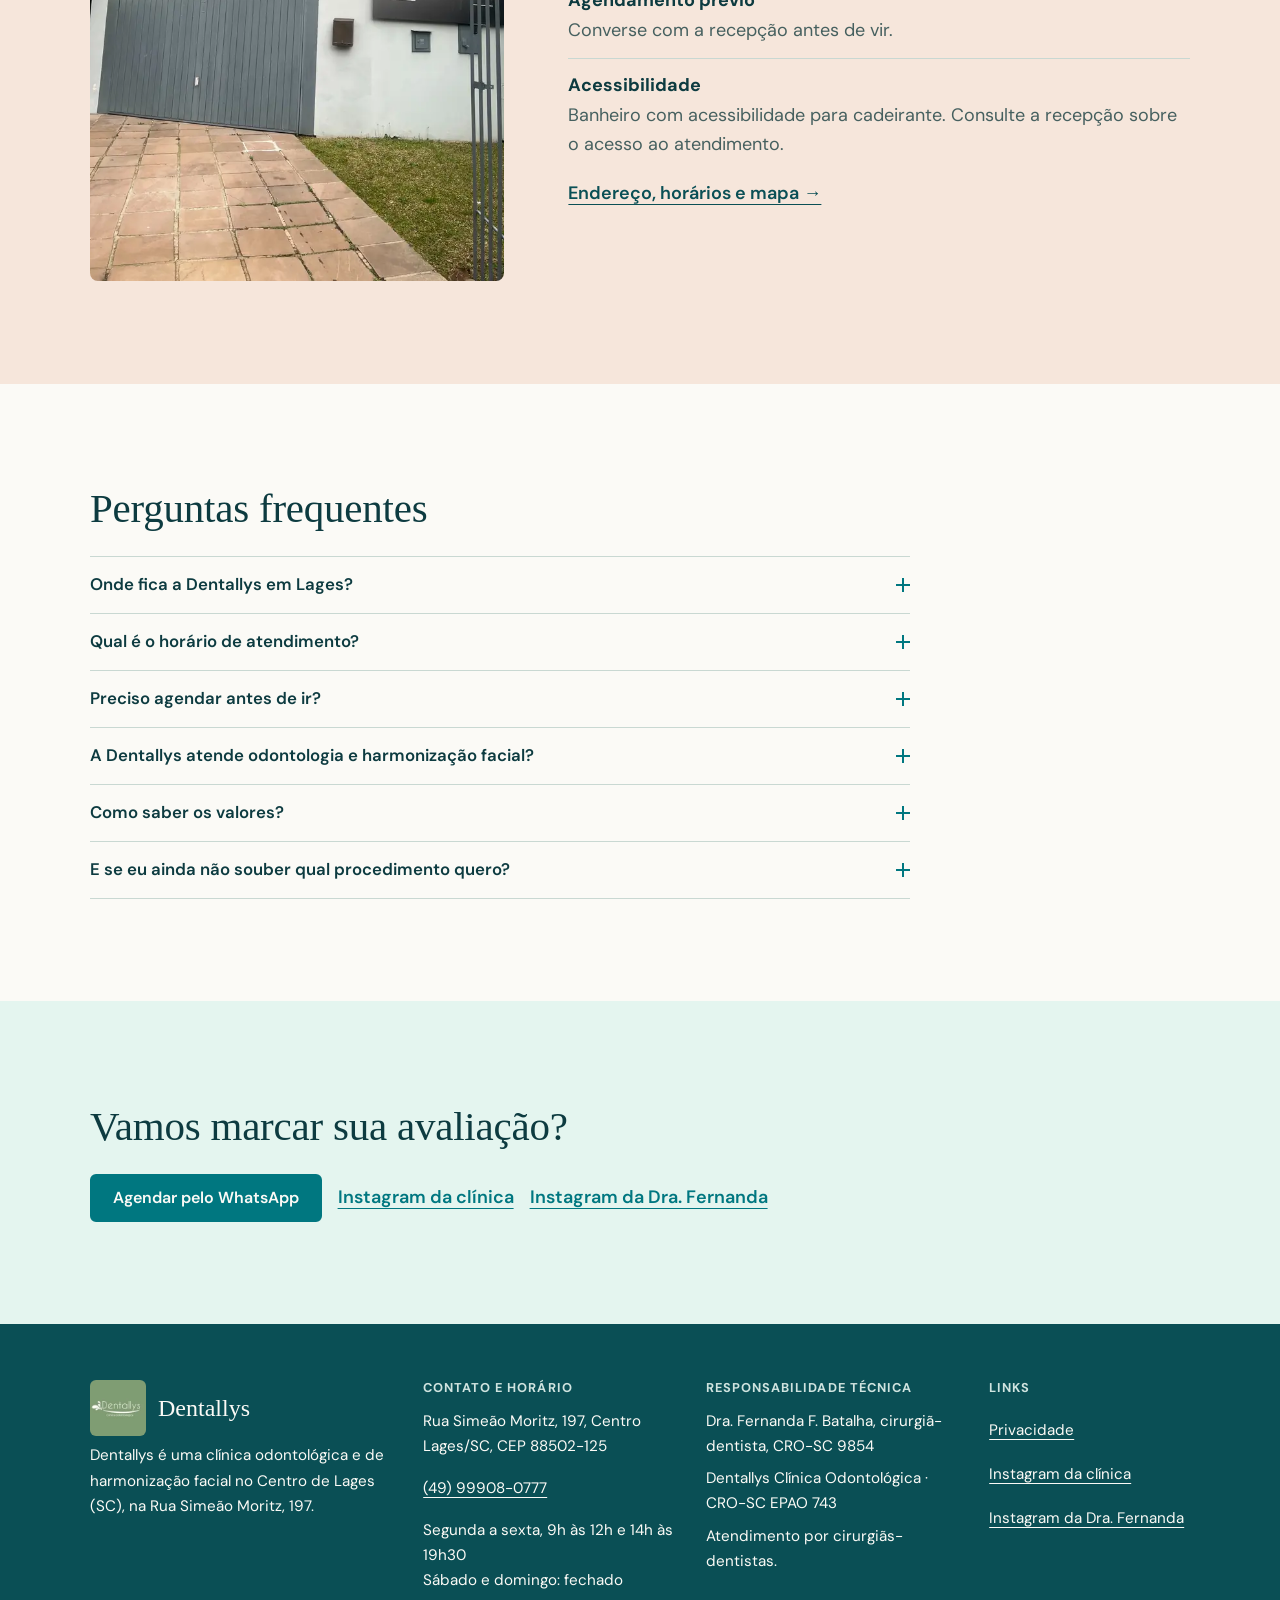
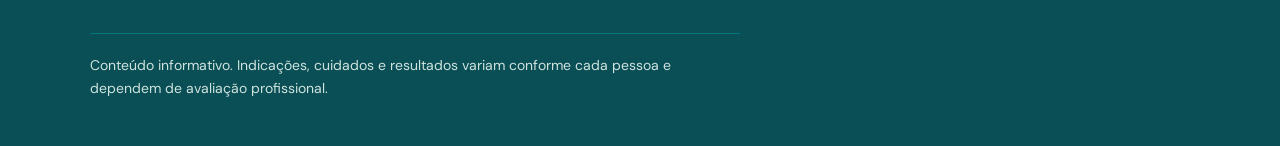
==== commit 00f6fbab: "Arquitetura multipágina, design novo, SEO/GEO, privacidade e scripts de verificação - páginas por in" ====
--- a/index.html
+++ b/index.html
@@ -1,60 +1,344 @@
 <!doctype html>
-<html lang="pt-BR"><head><meta charset="utf-8"><meta name="viewport" content="width=device-width, initial-scale=1"><title>DENTALLYS | Odontologia e Harmonização Facial em Lages</title><meta name="description" content="Conheça a equipe DENTALLYS: odontologia e harmonização facial no Centro de Lages. Rua Simeão Moritz, 197. Agende sua avaliação pelo WhatsApp."><meta name="theme-color" content="#244842"><meta property="og:title" content="DENTALLYS · Odontologia e Harmonização Facial"><meta property="og:description" content="Sua identidade, em cada detalhe. Conheça a equipe e agende sua avaliação no Centro de Lages."><meta property="og:type" content="website"><meta property="og:locale" content="pt_BR"><link rel="icon" href="assets/favicon.png"><style>@import url('https://fonts.googleapis.com/css2?family=DM+Sans:wght@400;500;600;700&display=swap');
-:root{--ink:#213e38;--dark:#183f3e;--green:#809b72;--accent:#c9db9d;--paper:#f8f8f2;--white:#fff;--muted:#5a6962;--line:#ccd3c7;--serif:Georgia,'Times New Roman',serif;--sans:'DM Sans',Arial,sans-serif}*{box-sizing:border-box}html{scroll-behavior:smooth;scroll-padding-top:100px}body{margin:0;color:var(--ink);background:var(--paper);font-family:var(--sans);font-size:17px;line-height:1.65}a{color:inherit;text-decoration:none}button,input{font:inherit}button{cursor:pointer}img{max-width:100%;display:block;height:auto}h1,h2,h3,p,figure{margin:0}h1,h2,h3{font-weight:400;line-height:1.08;letter-spacing:-.055em}h1{font-size:clamp(3.5rem,5.8vw,6rem)}h2{font-size:clamp(2.5rem,4.5vw,4.8rem)}h3{font-size:2.2rem}i{font-family:var(--serif);font-weight:400;letter-spacing:-.035em}p{color:var(--muted)}button,a{-webkit-tap-highlight-color:transparent}a:focus-visible,button:focus-visible,summary:focus-visible{outline:3px solid #b77823;outline-offset:5px}.skip{position:fixed;left:10px;top:-100px;background:#fff;padding:15px;z-index:100}.skip:focus{top:10px}[hidden]{display:none!important}.section{padding:105px 6%}.eyebrow{display:block;font-size:.75rem;letter-spacing:.14em;font-weight:600;margin-bottom:24px}.button{display:inline-flex;justify-content:center;align-items:center;text-align:center;padding:17px 24px;min-height:55px;background:var(--dark);border:1px solid var(--dark);color:#fff;font-weight:500;font-size:.875rem;line-height:1.4;transition:background .25s,transform .25s;border-radius:0}.button:hover{background:#2e5950;transform:translateY(-2px)}.button.light{background:var(--accent);color:var(--dark);border-color:var(--accent)}.button.light:hover{background:#e0edbe}.plain-link{display:inline-block;border:0;border-bottom:1px solid currentColor;background:none;font-size:.875rem;font-weight:500;padding:4px 0;color:inherit;line-height:1.5}.reading-progress{position:fixed;top:0;height:3px;background:var(--green);z-index:80;width:100%;transform:scaleX(0);transform-origin:left;pointer-events:none}header{position:sticky;top:0;background:rgba(248,248,242,.97);backdrop-filter:blur(14px);display:flex;justify-content:space-between;align-items:center;padding:22px 5%;gap:28px;z-index:40;border-bottom:1px solid var(--line)}.wordmark{font-family:var(--serif);font-size:2.15rem;letter-spacing:-.06em;line-height:1.1}.wordmark span{display:block;font-family:var(--sans);font-size:.56rem;letter-spacing:.12em;margin-top:10px}header nav{display:flex;gap:28px;font-size:.875rem}header nav a{position:relative}header nav a:after{content:'';position:absolute;bottom:-6px;left:0;right:100%;height:1px;background:var(--ink);transition:right .25s}header nav a:hover:after{right:0}.header-book{padding:12px 20px;min-height:46px}.menu-toggle{display:none;background:none;border:0;color:var(--ink);padding:10px 0}.menu-toggle span{margin-left:12px}#menu-mobile{position:fixed;z-index:39;top:99px;left:0;right:0;background:var(--paper);padding:25px 6% 35px;max-height:80svh;overflow:auto;border-bottom:1px solid var(--line)}#menu-mobile nav{display:flex;flex-direction:column;gap:18px;margin-bottom:25px}#menu-mobile nav a{padding:6px 0;font-size:1.15rem}.hero{padding:35px 5% 0;background:#e8ecdf;overflow:hidden}.hero-top{display:flex;justify-content:space-between;gap:20px;margin-bottom:38px}.hero-top .eyebrow{margin:0;font-size:.65rem}.small-location{font-size:.75rem}.hero-layout{display:grid;grid-template-columns:1fr 1.08fr;gap:4%;align-items:center}.hero-copy{padding:8px 0 35px}.hero h1{animation:arrive 1s ease-out both;line-height:1.08;font-size:clamp(3.5rem,5.4vw,6.5rem)}.hero h1>span{font-family:var(--serif);font-style:italic;color:#426654;display:inline-block}.hero-copy>p{font-size:1.05rem;margin-top:30px;line-height:1.7}.hero-actions{display:flex;flex-direction:column;align-items:flex-start;gap:20px;margin-top:30px}.hero-photo{margin:0;animation:photo-in 1.5s ease-out both}.photo-window{aspect-ratio:1.29;overflow:hidden;background:#c2c9bf}.photo-window img{width:100%;height:100%;object-fit:cover;object-position:center 49%;transform:scale(1.11)}.hero-photo figcaption{display:flex;justify-content:space-between;gap:15px;font-size:.75rem;padding:17px 0;color:#465b4b}.hero-photo figcaption a{border-bottom:1px solid #a2b19c}.hero-bottom{display:grid;grid-template-columns:1fr 1fr .75fr;margin-top:48px;border-top:1px solid #b5c4ad}.area-link{position:relative;padding:27px 28px 30px 0;display:flex;flex-direction:column;gap:5px;border-right:1px solid #b5c4ad;transition:background .25s}.area-link:nth-child(2){padding-left:35px}.area-link>span:first-child{font-size:.6rem;letter-spacing:.14em}.area-link strong{font-size:1.5rem;letter-spacing:-.035em;font-weight:400}.area-link .plus{position:absolute;right:25px;top:35px;font-size:1.7rem}.area-link:hover{background:#dde5d2}.scroll-link{display:flex;align-items:center;justify-content:flex-end;gap:25px;font-size:.8rem}.scroll-link span{font-size:1.5rem}.section-heading{display:flex;justify-content:space-between;align-items:end;gap:70px;margin-bottom:55px}.section-heading>p{max-width:380px;font-size:.95rem;margin-bottom:5px}.care-tabs{border-bottom:1px solid var(--line);display:flex;gap:40px;margin-bottom:50px}.care-tabs button{background:none;border:0;border-bottom:3px solid transparent;padding:18px 0;color:#617066;font-size:1.2rem;letter-spacing:-.025em}.care-tabs button[aria-selected=true]{color:var(--ink);border-color:var(--ink)}.care-panel{display:grid;grid-template-columns:.85fr 1.15fr;gap:11%;animation:arrive .45s ease-out both}.care-panel+.care-panel{margin-top:60px}.enhanced .care-panel+.care-panel{margin-top:0}.care-intro h3{font-size:2.6rem}.care-intro p{margin:25px 0 28px}.care-footnote{display:block;font-size:.8rem;color:var(--muted);margin-top:18px;max-width:370px}.treatment-list details{border-bottom:1px solid var(--line)}.treatment-list details:first-child{border-top:1px solid var(--line)}summary{cursor:pointer;list-style:none}summary::-webkit-details-marker{display:none}.treatment-list summary{display:flex;justify-content:space-between;gap:20px;padding:25px 0;font-size:1.4rem;letter-spacing:-.035em}.treatment-list summary>span,.faq summary>span{font-size:1.5rem;transition:transform .2s}details[open] summary>span{transform:rotate(45deg)}.treatment-list details>div{padding-bottom:28px}.treatment-list p{font-size:.95rem;max-width:60ch}.treatment-list a{display:inline-block;margin-top:18px;text-decoration:underline;text-underline-offset:5px;font-size:.875rem}.manifesto{background:var(--dark);color:var(--paper);padding:85px 9% 70px;position:relative;overflow:hidden}.manifesto>.eyebrow{color:#bacdb9}.manifesto h2{font-size:clamp(2.5rem,5.8vw,6.5rem);line-height:1.13;position:relative;z-index:1}.manifesto i{color:var(--accent)}.manifesto-bottom{margin-top:45px;display:flex;justify-content:space-between;align-items:center;gap:30px;position:relative;z-index:1}.manifesto-bottom p{color:#c4d1c4;font-size:.95rem}.watermark{position:absolute;bottom:-80px;right:-15px;font-family:var(--serif);font-size:clamp(12rem,25vw,30rem);color:#ffffff04;letter-spacing:-.09em;pointer-events:none}.team-directory{display:grid;grid-template-columns:1fr 1fr .8fr;gap:45px}.team-directory article{border-top:1px solid var(--line);padding-top:30px}.team-directory h3{font-size:2.1rem;margin-bottom:20px;line-height:1.14}.team-directory .eyebrow{font-size:.65rem;min-height:30px;margin-bottom:15px}.credential{font-size:.8rem;letter-spacing:.07em}.profile-body{margin-top:30px}.profile-body p{font-size:.95rem}.profile-caption{font-size:.8rem!important;margin:20px 0}.team-more{background:#e8ecdf;padding:30px!important;border:0!important}.team-more h3{margin-bottom:30px}.team-more p{font-size:.95rem}.team-more a{margin-top:30px}.clinic{display:grid;grid-template-columns:1fr 1fr;gap:10%;background:#eceee7;align-items:center}.facade-wrap{position:relative;max-width:540px}.facade-wrap>img{width:100%;aspect-ratio:3/4;object-fit:cover}.photo-label{position:absolute;left:0;bottom:0;background:var(--dark);color:#fff;padding:15px 25px;font-size:.6rem;letter-spacing:.12em}.clinic-copy>p{margin-top:25px}.clinic-facts{margin:35px 0}.clinic-facts>div{border-top:1px solid #c9d1c3;padding:18px 0}.clinic-facts dt{font-weight:500;font-size:.95rem}.clinic-facts dd{margin:6px 0 0;font-size:.875rem;color:var(--muted)}.social{display:grid;grid-template-columns:1fr 1fr;gap:8%;align-items:center;padding-block:80px}.social p{max-width:440px;margin-top:25px}.social h2{font-size:3.2rem}.social-links>a{display:flex;gap:22px;align-items:center;padding:30px 0;border-bottom:1px solid var(--line)}.social-links>a:first-child{border-top:1px solid var(--line)}.social-icon{font-size:2.7rem;font-weight:400}.social-links small{display:block;font-size:.65rem;letter-spacing:.1em;margin-bottom:8px}.social-links strong{font-size:1.5rem;font-weight:400;letter-spacing:-.04em}.social-links b{margin-left:auto;font-weight:400;font-size:1.5rem}.social-links a:hover strong{text-decoration:underline;text-underline-offset:7px}.visit{border-top:1px solid var(--line);padding-top:90px}.visit-layout{display:grid;grid-template-columns:.8fr 1.2fr;gap:12%;align-items:stretch}.visit-info address{font-style:normal;font-size:1.6rem;line-height:1.5;letter-spacing:-.025em}.visit-info address small{font-size:.875rem;letter-spacing:0;color:var(--muted)}.hours{margin:32px 0}.hours .eyebrow{margin-bottom:12px}.hours p{font-size:.95rem}.phone{display:block;font-size:1.9rem;letter-spacing:-.04em;margin-bottom:15px}.route{margin-top:10px}.map{min-height:430px;background:#e7ecdf;border:1px solid #d0dbc7;position:relative}.map-preview{padding:40px;text-align:center;display:flex;align-items:center;flex-direction:column;justify-content:center;min-height:430px}.map-pin{font-size:3rem;line-height:1;color:#5c7c59;margin-bottom:20px}.map h3{font-size:2.3rem}.map p{margin:18px 0}.map small{font-size:.7rem;margin-top:16px;max-width:300px;color:var(--muted)}.map iframe{display:block;width:100%;height:430px;border:0}.map-fallback{display:block;padding:13px 20px;font-size:.875rem;text-align:center;text-decoration:underline}.faq{margin-top:80px;max-width:900px;margin-inline:auto}.faq .eyebrow{margin-bottom:15px}.faq details{border-bottom:1px solid var(--line)}.faq summary{display:flex;justify-content:space-between;gap:20px;font-size:1.05rem;padding:23px 0}.faq p{padding:0 0 25px;max-width:75ch;font-size:.95rem}footer{background:var(--green);color:#15352f;padding:45px 6% 25px}.footer-brand{display:flex;align-items:center;gap:35px;border-bottom:1px solid #526f5066;padding-bottom:35px}.footer-brand img{width:110px;height:110px}.footer-brand p{color:var(--ink);font-size:1.35rem;line-height:1.35;letter-spacing:-.035em}.footer-brand a{margin-left:auto}.footer-meta{display:flex;gap:35px;justify-content:space-between;padding-block:35px}.footer-meta p{font-size:.8rem;color:#15372e}.footer-meta button{align-self:flex-start}.footer-end{border-top:1px solid #526f5066;padding-top:20px;display:flex;justify-content:space-between;font-size:.75rem}.mobile-dock{display:none}dialog{border:0;padding:40px;background:var(--paper);color:var(--ink);width:min(640px,90vw);max-height:85svh;overflow:auto}dialog::backdrop{background:#143e36d9}dialog h2{font-size:2.5rem;margin-bottom:25px}dialog p{margin-bottom:20px;font-size:.95rem}dialog a{text-decoration:underline}.dialog-close{display:block;margin-left:auto;border:0;background:none;color:var(--ink);padding:8px 0 15px;font-size:.875rem}.reveal-once{animation:arrive .7s ease-out both}@keyframes arrive{from{opacity:.2;transform:translateY(18px)}to{opacity:1;transform:translateY(0)}}@keyframes photo-in{from{opacity:.5;transform:translateX(20px)}to{opacity:1;transform:translateX(0)}}
-@media(min-width:1700px){.section{padding-inline:max(6%,calc((100vw - 1500px)/2))}.hero{padding-inline:max(5%,calc((100vw - 1650px)/2))}.hero-layout{gap:6%}.hero-copy{padding-block:35px}.hero h1{font-size:6.8rem}.hero-photo{max-width:820px}header{padding-inline:6%}.manifesto{padding-inline:max(9%,calc((100vw - 1450px)/2))}}
-@media(max-width:1100px){header{gap:20px;padding-inline:4%}header nav{gap:18px}.wordmark{font-size:1.9rem}.wordmark span{font-size:.5rem}.header-book{padding:12px;font-size:.8rem}.hero h1{font-size:4.1rem}.hero-layout{gap:3%}.photo-window{aspect-ratio:1}.hero-bottom{grid-template-columns:1fr 1.2fr .7fr}.area-link strong{font-size:1.3rem}.section-heading{gap:40px}.section-heading>p{max-width:310px}.team-directory{gap:25px}.team-directory h3{font-size:1.7rem}.team-directory .eyebrow{font-size:.6rem}.clinic{gap:6%}.social h2{font-size:2.5rem}.social-links strong{font-size:1.3rem}.care-panel{gap:7%}.care-intro h3{font-size:2.3rem}.footer-meta{flex-wrap:wrap}.manifesto{padding-inline:6%}}
-@media(max-width:900px){header nav,.header-book{display:none}header{padding:18px 6%;height:92px}.wordmark{font-size:2rem}.wordmark span{font-size:.54rem}.menu-toggle{display:block}#menu-mobile{top:92px}.hero h1{font-size:3.45rem}.hero-top{margin-bottom:28px}.small-location{font-size:.65rem}.hero-top .eyebrow{font-size:.6rem}.hero-copy>p{font-size:.95rem}.hero-actions .button{padding:15px;font-size:.8rem}.hero-photo figcaption{font-size:.65rem}.hero-bottom{grid-template-columns:1fr 1fr}.scroll-link{display:none}.area-link:nth-child(2){border-right:0}.section{padding:75px 6%}.section-heading{align-items:start}.section-heading>p{max-width:260px}.section-heading h2{font-size:2.7rem}.team-directory{grid-template-columns:1fr 1fr}.team-more{grid-column:span 2;display:grid;grid-template-columns:1fr 1fr;gap:15px 40px}.team-more .eyebrow{grid-column:span 2;min-height:0;margin:0}.team-more h3{grid-row:span 2;margin:0}.team-more a{margin-top:0;justify-self:start}.clinic h2{font-size:2.5rem}.social{grid-template-columns:1fr;gap:40px}.social-links{display:grid;grid-template-columns:1fr 1fr;gap:30px}.social-links>a{border-top:1px solid var(--line);gap:12px}.social-links small{font-size:.58rem}.visit-layout{gap:7%}.visit-info address{font-size:1.3rem}.phone{font-size:1.6rem}.map-preview{padding:25px}.map h3{font-size:1.8rem}.care-panel{gap:6%}.care-tabs button{font-size:1.05rem}.treatment-list summary{font-size:1.2rem}}
-@media(max-width:620px){html{scroll-padding-top:90px}body{font-size:16px}header{height:84px;padding:16px 6%}.wordmark{font-size:1.9rem}.wordmark span{font-size:.49rem}.menu-toggle{font-size:.875rem}#menu-mobile{top:84px}.hero{padding:25px 6% 0}.hero-top{display:block;margin-bottom:30px}.small-location{display:none}.hero-top .eyebrow{font-size:.63rem;letter-spacing:.11em}.hero-layout{display:flex;flex-direction:column;gap:30px}.hero-copy{width:100%;padding:0}.hero h1{font-size:clamp(2.65rem,10.3vw,4.1rem);line-height:1.1;letter-spacing:-.065em}.hero-copy>p{margin-top:22px;font-size:1rem}.hero-actions{margin-top:24px;gap:17px}.hero-actions .button{font-size:.875rem;padding:16px 20px}.hero-photo{width:100%}.photo-window{aspect-ratio:1.3}.hero-photo figcaption{font-size:.67rem;padding:12px 0}.hero-bottom{margin-top:18px;grid-template-columns:1fr}.area-link{border-right:0;border-bottom:1px solid #b5c4ad;padding:23px 45px 23px 0!important}.area-link strong{font-size:1.4rem}.area-link .plus{right:12px;top:26px}.area-link:last-of-type{border-bottom:0}.section{padding:60px 6%}.eyebrow{font-size:.65rem;letter-spacing:.11em;margin-bottom:20px}h2{font-size:2.6rem}.section-heading{display:block;margin-bottom:35px}.section-heading h2{font-size:2.6rem}.section-heading>p{margin-top:25px;max-width:none;font-size:.95rem}.care-tabs{gap:25px;margin-bottom:30px}.care-tabs button{font-size:1rem;text-align:left;line-height:1.3;padding:17px 0;flex:1}.care-panel{grid-template-columns:1fr;gap:35px}.care-intro h3{font-size:2.25rem}.care-intro>.eyebrow{display:none}.care-intro p{margin:20px 0}.care-footnote{font-size:.8rem}.treatment-list summary{font-size:1.25rem;padding:21px 0}.manifesto{padding:55px 6%}.manifesto h2{font-size:2.75rem}.manifesto>.eyebrow{font-size:.6rem}.manifesto-bottom{display:block;margin-top:30px}.manifesto-bottom .button{margin-top:25px}.watermark{bottom:-40px;font-size:12rem}.team-directory{grid-template-columns:1fr;gap:35px}.team-directory h3{font-size:2.25rem}.team-directory .eyebrow{min-height:0;font-size:.65rem}.profile-body{margin-top:22px}.team-more{grid-column:auto;display:block;padding:28px!important}.team-more .eyebrow{margin-bottom:20px}.team-more h3{margin-bottom:20px}.team-more a{margin-top:25px}.clinic{grid-template-columns:1fr;gap:35px}.facade-wrap{max-width:100%;order:2}.facade-wrap>img{aspect-ratio:4/4.5;object-position:center 45%}.clinic h2{font-size:2.6rem}.social{gap:25px}.social h2{font-size:2.6rem}.social-links{display:block}.social-links>a{gap:18px;padding:22px 0}.social-links>a+a{border-top:0}.social-links strong{font-size:1.4rem}.social-links small{font-size:.6rem}.visit .section-heading>.button{margin-top:25px}.visit-layout{grid-template-columns:1fr;gap:35px}.visit-info address{font-size:1.5rem}.phone{font-size:1.9rem}.hours{margin:25px 0}.map,.map-preview{min-height:350px}.map iframe{height:350px}.map h3{font-size:2rem}.faq{margin-top:50px}.faq summary{font-size:1rem}.faq p{font-size:.95rem}footer{padding:30px 6% 90px}.footer-brand{flex-wrap:wrap;gap:20px;padding-bottom:25px}.footer-brand img{width:90px;height:90px}.footer-brand p{font-size:1.1rem}.footer-brand a{margin-left:0}.footer-meta{display:block;padding-block:25px}.footer-meta p{margin-bottom:20px;font-size:.75rem}.footer-end{flex-direction:column;gap:10px;font-size:.7rem}.mobile-dock{position:fixed;bottom:0;left:0;right:0;z-index:45;display:grid;grid-template-columns:1.4fr 1fr;padding:10px 5% max(10px,env(safe-area-inset-bottom));gap:10px;background:#f8f8f2f5;border-top:1px solid var(--line);backdrop-filter:blur(12px)}.mobile-dock a{font-size:.8rem;text-align:center;padding:12px 5px;background:var(--dark);color:white;min-height:44px}.mobile-dock a:last-child{background:transparent;color:var(--ink);border:1px solid var(--line)}dialog{padding:25px}dialog h2{font-size:2rem}}
-@media(prefers-reduced-motion:reduce){html{scroll-behavior:auto}*,*:before,*:after{animation:none!important;transition:none!important}.reading-progress{display:none}}
-/* DENTALLYS — revisão visual 2 */
-:root{--paper:#fff;--ink:#123e44;--dark:#006c74;--green:#008d91;--accent:#d4f264;--muted:#4c6569;--line:#c6dedd;--serif:'DM Sans',Arial,sans-serif}body{background:white}h1,h2,h3{font-family:var(--sans);font-weight:500;letter-spacing:-.045em}i{font-family:inherit;font-style:normal;font-weight:inherit;letter-spacing:inherit}h2{font-weight:500;line-height:1.1}header{background:#fffefa;min-height:112px;padding:16px 4%;gap:24px}header nav{font-size:1rem;gap:25px}header nav a{padding:10px 0}.brand-logo{display:flex;align-items:center;gap:16px;flex-shrink:0}.brand-logo img{width:126px;height:84px;object-fit:cover;object-position:center;transform:scale(1);border-radius:3px}.brand-logo span{font-size:.8rem;line-height:1.5;font-weight:500}.header-book{font-size:.95rem;padding:15px 20px}.button{background:#007780;border-color:#007780;border-radius:5px;font-size:.95rem;min-height:56px}.button:hover{background:#045258;border-color:#045258}.plain-link{font-size:.95rem}.hero{background:#fff;padding:35px 4% 0}.hero-top{border-bottom:1px solid var(--line);padding-bottom:20px;margin-bottom:32px}.hero-top .eyebrow{font-size:.75rem;letter-spacing:.11em}.small-location{font-size:.875rem;color:#007780}.hero-layout{grid-template-columns:1fr 1.12fr;gap:5%;align-items:center}.hero h1{font-size:clamp(3.5rem,5.4vw,6.5rem);font-weight:500;line-height:1.05;letter-spacing:-.055em}.hero h1>span{font-family:inherit;font-style:normal;color:#00858a;font-weight:500}.hero-copy>p{font-size:1.1rem;max-width:480px;margin-top:28px}.hero-copy>p br{display:none}.hero-actions{gap:18px;margin-top:30px}.photo-window{aspect-ratio:1.1;position:relative;border-radius:90px 5px 5px 5px;border:6px solid #e1f3ef}.photo-window img{transform:scale(1.12);object-position:51% 49%}.hero-photo figcaption{font-size:.8rem;color:var(--ink);padding:15px 0}.hero-bottom{background:#dcf4ee;border:0;border-radius:6px 6px 0 0;margin-top:40px;grid-template-columns:1fr 1.2fr .9fr;padding-inline:25px}.area-link{border-color:#b4d8cf;padding:27px 20px 27px 0}.area-link strong{font-size:1.5rem;font-weight:500}.area-link:hover{background:#cbede1}.area-link:nth-child(2){padding-left:30px}.area-link>span:first-child{font-size:.65rem}.scroll-link{font-size:.8rem;gap:16px;justify-content:center;line-height:1.6;padding:20px 10px}.scroll-link strong{font-weight:500}.scroll-track{display:block;width:25px;height:42px;border:1px solid #438d85;border-radius:20px;position:relative;flex-shrink:0}.scroll-track:after{content:'';position:absolute;left:10px;top:9px;width:3px;height:9px;border-radius:3px;background:#007780;animation:scroll-cue 2s ease-in-out infinite}.section{padding-block:95px}.care-tabs{background:#eaf7f4;border:0;padding:7px;display:inline-flex;gap:5px;border-radius:7px;width:min(640px,100%);margin-bottom:40px}.care-tabs button{flex:1;padding:17px 20px;border:0;border-radius:4px;font-size:1.1rem;color:#326366}.care-tabs button[aria-selected=true]{background:#007780;color:#fff;border:0;box-shadow:0 2px 7px #0d696b20}.care-intro{border-left:4px solid #00a397;padding-left:25px}.care-intro h3{font-size:2.5rem}.treatment-list summary{font-size:1.4rem;font-weight:500}.treatment-list details[open]{background:#f3faf8;padding-inline:20px;border-top-color:#8cc6bd}.treatment-list details>div{padding-bottom:25px}.manifesto{background:#e4f5ef;color:var(--ink);padding:60px 6%;display:grid;grid-template-columns:1fr 190px;column-gap:55px;align-items:center}.manifesto>.eyebrow{grid-column:1;color:#176c66;font-size:.75rem}.manifesto h2{font-size:clamp(2.2rem,4vw,4.5rem);grid-column:1;font-weight:400;line-height:1.15}.manifesto h2 br:nth-child(2){display:none}.manifesto h2 i{color:#00858a}.manifesto-bottom{grid-column:1 / -1;margin-top:30px}.manifesto-bottom p{color:#436762}.manifesto-logo{grid-column:2;grid-row:1 / 3;width:170px;height:170px;box-shadow:15px 15px 0 #c3e4d4}.button.light{background:#007780;color:#fff;border-color:#007780}.button.light:hover{background:#045258}.team-directory article{border-top:3px solid #008d91}.team-directory .team-more{background:#e7f4f0}.team-directory h3{font-size:2rem}.clinic{background:#f1f8f5}.photo-label{font-size:.72rem;background:#007780}.facade-wrap>img{border-radius:5px}.social{background:#fff}.social-links>a:hover{color:#007780}.social-icon{color:#008d91}.social-links strong{font-weight:500}.visit{background:#fff}.map{background:#e3f5ed}.footer-brand img{width:150px;height:150px}.footer-brand p{font-size:1.5rem}.footer-meta p{font-size:.875rem}footer{background:#dceee2}.work-gallery{background:#fff}.work-intro{max-width:400px}.work-intro p{font-size:1rem}.work-intro a{margin-top:20px}.work-grid{display:grid;grid-template-columns:1fr 1fr;gap:45px}.work-item{min-width:0}.work-image{display:block;width:100%;padding:0;border:0;background:#d4dfd9;aspect-ratio:1.25;overflow:hidden;position:relative;border-radius:6px}.work-image img{width:100%;height:100%;object-fit:cover;object-position:center 19%;transition:transform .45s}.work-image.lips img{object-position:center 25%}.work-image:hover img{transform:scale(1.035)}.image-action{position:absolute;bottom:16px;left:16px;right:16px;padding:13px 17px;display:flex;align-items:center;justify-content:space-between;color:#12494b;background:#fffffff0;font-size:.875rem;text-align:left;backdrop-filter:blur(5px);border-radius:4px}.image-action b{font-size:1.4rem;font-weight:400}.work-caption{padding:28px 0}.work-caption .eyebrow{font-size:.7rem;margin-bottom:15px}.work-caption h3{font-size:2rem;margin-bottom:18px}.work-caption p{max-width:48ch}.work-caption a{margin-top:22px}.work-note{font-size:.875rem;max-width:880px;border-top:1px solid var(--line);padding-top:22px}.work-next{display:flex;gap:7px;justify-content:center;flex-wrap:wrap;padding:35px 20px;margin-top:45px;background:#e6f5f0;font-size:1rem;border-radius:5px}.work-next a{text-decoration:underline;text-underline-offset:5px;color:#007780}.journey-position{position:fixed;bottom:22px;right:24px;z-index:35;display:flex;gap:10px;align-items:center;padding:11px 17px;background:#fff;border:1px solid #a6cfbf;border-radius:30px;box-shadow:0 5px 15px #064f4014;font-size:.8rem;color:#235d54}.journey-dot{width:7px;height:7px;background:#00858a;border-radius:50%}#post-dialog{width:min(800px,94vw);max-height:92svh;padding:25px 35px}#post-dialog h2{font-size:1.8rem}#post-dialog p{margin:15px 0}#post-full{width:min(100%,540px);height:auto;margin:25px auto}.post-close{display:block;margin-left:auto;background:none;border:0;font-size:.95rem;padding:12px;color:var(--ink)}.source-note{font-size:.875rem!important}#post-dialog .button{margin-top:10px}@keyframes scroll-cue{0%,100%{transform:translateY(0);opacity:.6}50%{transform:translateY(11px);opacity:1}}
-@media(min-width:1700px){.hero{padding-inline:max(5%,calc((100vw - 1650px)/2))}.hero h1{font-size:6.4rem}.hero-layout{gap:6%}.manifesto{padding-inline:max(6%,calc((100vw - 1450px)/2))}}
-@media(max-width:1200px){header nav{gap:15px;font-size:.95rem}.brand-logo span{display:none}.brand-logo img{width:125px;height:78px}.hero h1{font-size:4.5rem}.header-book{font-size:.875rem}.hero-bottom{grid-template-columns:1fr 1.2fr .9fr}.area-link strong{font-size:1.25rem}.hero-copy>p{font-size:1rem}.scroll-link{font-size:.72rem;gap:10px}.manifesto h2{font-size:3.4rem}}
-@media(max-width:900px){header{height:104px;min-height:104px;padding:12px 6%}.brand-logo img{width:145px;height:80px}.brand-logo span{display:block;font-size:.7rem}.menu-toggle{font-size:1rem}#menu-mobile{top:104px}.hero h1{font-size:3.4rem}.hero-layout{gap:4%}.photo-window{border-radius:55px 5px 5px 5px;aspect-ratio:.92}.hero-photo figcaption{font-size:.7rem}.hero-bottom{grid-template-columns:1fr 1fr}.scroll-link{display:flex;grid-column:span 2;border-top:1px solid #b4d8cf;font-size:.8rem;padding:15px}.scroll-link br{display:none}.scroll-track{height:30px;width:21px}.scroll-track:after{left:8px;top:5px}.hero-bottom .area-link:nth-child(2){border-right:0}.manifesto{grid-template-columns:1fr 120px;gap:25px}.manifesto h2{font-size:2.7rem}.manifesto-logo{width:115px;height:115px}.manifesto-bottom{margin-top:10px}.work-grid{gap:25px}.work-image{aspect-ratio:.95}.work-image img{object-position:center 17%}.work-image.lips img{object-position:center 25%}.work-caption h3{font-size:1.7rem}.work-caption p{font-size:.95rem}.journey-position{display:none}}
-@media(max-width:620px){header{height:96px;min-height:96px}.brand-logo{gap:12px}.brand-logo img{width:125px;height:72px}.brand-logo span{font-size:.62rem;line-height:1.5;max-width:130px}.menu-toggle{font-size:.875rem}.menu-toggle span{margin-left:5px}#menu-mobile{top:96px}.hero{padding:25px 6% 0}.hero-top{margin-bottom:25px;padding-bottom:15px}.hero-top .eyebrow{font-size:.63rem}.hero h1{font-size:clamp(2.7rem,10.2vw,3.9rem);line-height:1.07;letter-spacing:-.045em}.hero-copy>p{font-size:1rem;margin-top:22px}.hero-actions .button{font-size:.95rem;width:100%}.hero-actions .plain-link{font-size:.95rem}.hero-layout{gap:28px}.photo-window{aspect-ratio:1.26;border-radius:35px 5px 5px 5px;border-width:4px}.hero-photo figcaption{font-size:.7rem}.hero-bottom{margin-top:22px;padding-inline:20px;grid-template-columns:1fr}.hero-bottom .area-link{padding:21px 35px 21px 0!important}.area-link strong{font-size:1.4rem}.area-link>span:first-child{font-size:.62rem}.scroll-link{grid-column:auto;justify-content:flex-start;padding-block:18px}.scroll-link br{display:block}.section{padding-block:58px}.section-heading h2{font-size:2.45rem}.care-tabs{display:flex;width:100%;gap:5px}.care-tabs button{font-size:1rem;padding:15px 10px}.care-intro{padding-left:18px}.care-intro h3{font-size:2.15rem}.treatment-list summary{font-size:1.2rem}.manifesto{display:block;padding:45px 6%;position:relative}.manifesto>.eyebrow{font-size:.65rem}.manifesto h2{font-size:2.45rem}.manifesto-logo{width:95px;height:95px;margin-top:30px;box-shadow:9px 9px 0 #c3e4d4}.manifesto-bottom{margin-top:25px}.manifesto-bottom p{font-size:.95rem}.work-grid{grid-template-columns:1fr;gap:30px}.work-image{aspect-ratio:1.02}.work-image img{object-position:center 17%}.work-image.lips img{object-position:center 25%}.work-caption{padding:23px 0}.work-caption h3{font-size:2rem}.work-caption .eyebrow{font-size:.63rem}.work-next{display:block;padding:25px;margin-top:30px}.work-next a{display:block;margin-top:5px}.team-directory h3{font-size:2.2rem}.social h2{font-size:2.4rem}.clinic h2{font-size:2.4rem}.footer-brand img{width:120px;height:120px}.footer-brand p{font-size:1.1rem}.footer-meta p{font-size:.8rem}.mobile-dock{background:#fffefa}.mobile-dock a{font-size:.875rem;background:#007780;border-radius:4px}.mobile-dock a:last-child{color:#007780}#post-dialog{padding:20px;width:94vw}#post-dialog h2{font-size:1.6rem}html{scroll-padding-top:115px}}
-@media(prefers-reduced-motion:reduce){.scroll-track:after{animation:none}.work-image img{transition:none}}
-</style><script type="application/ld+json">{"@context": "https://schema.org", "@type": "Dentist", "name": "DENTALLYS Clínica Odontológica", "telephone": "+55-49-99908-0777", "address": {"@type": "PostalAddress", "streetAddress": "Rua Simeão Moritz, 197", "addressLocality": "Lages", "addressRegion": "SC", "postalCode": "88502-125", "addressCountry": "BR"}, "sameAs": ["https://www.instagram.com/clinicadentallys/"], "openingHours": ["Mo-Fr 09:00-12:00", "Mo-Fr 14:00-19:30"]}</script></head><body>
-<a class="skip" href="#conteudo">Ir para o conteúdo</a><div class="reading-progress" aria-hidden="true"></div><a class="journey-position" href="#cuidados" aria-label="Continuar explorando a clínica"><span class="journey-dot" aria-hidden="true"></span><span id="journey-label">Você está no início</span></a>
-<header><a href="#inicio" class="brand-logo" aria-label="Dentallys, início"><img src="assets/logo.webp" width="150" height="150" alt="Dentallys Clínica Odontológica"><span>Odontologia e<br>Harmonização Facial</span></a><nav aria-label="Navegação principal"><a href="#cuidados">Tratamentos</a><a href="#publicacoes">Harmonização</a><a href="#equipe">Equipe</a><a href="#clinica">A clínica</a><a href="#visita">Sua visita</a></nav><a class="button header-book" data-wa="Olá! Gostaria de agendar uma avaliação na Dentallys." href="https://wa.me/5549999080777?text=Ol%C3%A1%21%20Gostaria%20de%20agendar%20uma%20avalia%C3%A7%C3%A3o%20na%20Dentallys." target="_blank" rel="noopener">Agendar avaliação</a><button id="menu-toggle" class="menu-toggle" type="button" aria-expanded="false" aria-controls="menu-mobile">Menu <span aria-hidden="true">☰</span></button></header>
-<div id="menu-mobile" hidden><nav aria-label="Navegação móvel"><a href="#cuidados">Tratamentos</a><a href="#equipe">Nossa equipe</a><a href="#clinica">A clínica</a><a href="#visita">Localização e contato</a><a href="https://www.instagram.com/clinicadentallys/" target="_blank" rel="noopener">Instagram da clínica</a></nav><a class="button" data-wa="Olá! Gostaria de agendar uma avaliação na Dentallys." href="https://wa.me/5549999080777?text=Ol%C3%A1%21%20Gostaria%20de%20agendar%20uma%20avalia%C3%A7%C3%A3o%20na%20Dentallys." target="_blank" rel="noopener">Agendar pelo WhatsApp</a></div>
-<noscript><style>@media(max-width:900px){header{height:auto;flex-wrap:wrap}header nav{display:flex!important;flex-wrap:wrap;width:100%;gap:15px}.menu-toggle{display:none}}</style></noscript><main id="conteudo"><section id="inicio" class="hero"><div class="hero-top"><span class="eyebrow">DENTALLYS · CENTRO DE LAGES / SC</span><span class="small-location">Há mais de 20 anos cuidando de sorrisos</span></div><div class="hero-layout"><div class="hero-copy"><h1>Odontologia.<br><span>Harmonização<br>facial.</span></h1><p>Na Dentallys, você encontra as duas frentes de cuidado.<br>Conheça nossa equipe no Centro de Lages.</p><div class="hero-actions"><a class="button" data-wa="Olá! Gostaria de agendar uma avaliação na Dentallys." href="https://wa.me/5549999080777?text=Ol%C3%A1%21%20Gostaria%20de%20agendar%20uma%20avalia%C3%A7%C3%A3o%20na%20Dentallys." target="_blank" rel="noopener">Agendar minha avaliação</a><a class="plain-link" href="#equipe">Conheça nossa equipe</a></div></div><figure class="hero-photo"><div class="photo-window"><img src="assets/equipe.webp" width="904" height="781" alt="Equipe da Clínica Dentallys reunida no consultório" fetchpriority="high" decoding="async"></div><figcaption><span>Nossa equipe, na nossa clínica.</span><a href="#equipe">A equipe Dentallys</a></figcaption></figure></div><div class="hero-bottom"><a class="area-link" href="#odontologia" data-area="odonto"><span>SAÚDE & SORRISO</span><strong>Odontologia</strong><span class="plus" aria-hidden="true">+</span></a><a class="area-link" href="#harmonizacao" data-area="face"><span>ESTÉTICA & EXPRESSÃO</span><strong>Harmonização facial</strong><span class="plus" aria-hidden="true">+</span></a><a class="scroll-link" href="#cuidados"><span class="scroll-track" aria-hidden="true"></span><span>Este é só o começo.<br><strong>Conheça os cuidados abaixo</strong></span></a></div></section>
-<section class="care section" id="cuidados"><div class="section-heading"><div><span class="eyebrow">ODONTOLOGIA + HARMONIZAÇÃO FACIAL</span><h2>Qual cuidado<br>você procura?</h2></div><p>Encontre o atendimento que procura.<br>A avaliação é o momento de conversar sobre suas necessidades e conhecer as possibilidades para você.</p></div><div class="care-tabs" role="tablist" aria-label="Áreas de atendimento" hidden><button role="tab" id="tab-odonto" aria-controls="odontologia" aria-selected="true" tabindex="0" data-tab="odontologia">Odontologia</button><button role="tab" id="tab-face" aria-controls="harmonizacao" aria-selected="false" tabindex="-1" data-tab="harmonizacao">Harmonização facial</button></div>
-<div id="odontologia" class="care-panel" aria-labelledby="dental-title"><div class="care-intro"><span class="eyebrow">ODONTOLOGIA</span><h3 id="dental-title">Vamos conversar<br>sobre seu sorriso.</h3><p>Do acompanhamento da saúde bucal ao cuidado estético dos dentes. Converse com nossa equipe para entender qual atendimento faz sentido para você.</p><a class="button" data-wa="Olá! Gostaria de agendar uma avaliação odontológica na Dentallys." href="https://wa.me/5549999080777?text=Ol%C3%A1%21%20Gostaria%20de%20agendar%20uma%20avalia%C3%A7%C3%A3o%20odontol%C3%B3gica%20na%20Dentallys." target="_blank" rel="noopener">Agendar avaliação odontológica</a><span class="care-footnote">Para crianças e adultos, conforme a necessidade de cada paciente.</span></div><div class="treatment-list"><details open><summary>Ortodontia <span aria-hidden="true">+</span></summary><div><p>O acompanhamento começa com uma avaliação da posição dos dentes e da mordida. A indicação e o momento de iniciar um tratamento são definidos individualmente.</p><a data-wa="Olá! Gostaria de informações sobre ortodontia na Dentallys." href="https://wa.me/5549999080777?text=Ol%C3%A1%21%20Gostaria%20de%20informa%C3%A7%C3%B5es%20sobre%20ortodontia%20na%20Dentallys." target="_blank" rel="noopener">Conversar sobre ortodontia</a></div></details><details><summary>Clareamento dental <span aria-hidden="true">+</span></summary><div><p>Quer conversar sobre a cor dos seus dentes? Na avaliação, a equipe orienta sobre as opções de clareamento, cuidados e possibilidade de sensibilidade.</p><a data-wa="Olá! Gostaria de informações sobre clareamento dental na Dentallys." href="https://wa.me/5549999080777?text=Ol%C3%A1%21%20Gostaria%20de%20informa%C3%A7%C3%B5es%20sobre%20clareamento%20dental%20na%20Dentallys." target="_blank" rel="noopener">Tirar dúvidas sobre clareamento</a></div></details><details><summary>Prótese e dentística <span aria-hidden="true">+</span></summary><div><p>Atendimento com atenção à função e à estética do sorriso. A Dra. Barbara Medinger atua em prótese e dentística, respeitando as características de cada pessoa.</p><a data-wa="Olá! Gostaria de informações sobre prótese e dentística com a Dra. Barbara na Dentallys." href="https://wa.me/5549999080777?text=Ol%C3%A1%21%20Gostaria%20de%20informa%C3%A7%C3%B5es%20sobre%20pr%C3%B3tese%20e%20dent%C3%ADstica%20com%20a%20Dra.%20Barbara%20na%20Dentallys." target="_blank" rel="noopener">Solicitar informações</a></div></details><details><summary>Não sabe por onde começar? <span aria-hidden="true">+</span></summary><div><p>Você não precisa escolher um procedimento antes de entrar em contato. Conte à recepção o que procura e peça orientação para agendar sua avaliação.</p><a data-wa="Olá! Quero cuidar do meu sorriso e gostaria de orientação para agendar uma avaliação." href="https://wa.me/5549999080777?text=Ol%C3%A1%21%20Quero%20cuidar%20do%20meu%20sorriso%20e%20gostaria%20de%20orienta%C3%A7%C3%A3o%20para%20agendar%20uma%20avalia%C3%A7%C3%A3o." target="_blank" rel="noopener">Falar com a recepção</a></div></details></div></div>
-<div id="harmonizacao" class="care-panel" aria-labelledby="face-title"><div class="care-intro"><span class="eyebrow">HARMONIZAÇÃO FACIAL</span><h3 id="face-title">Sua face.<br>Suas características.</h3><p>Com a Dra. Fernanda Batalha, o primeiro passo é conversar sobre suas expectativas e avaliar as características da sua face.</p><a class="button" data-wa="Olá! Gostaria de agendar uma avaliação de harmonização facial com a Dra. Fernanda na Dentallys." href="https://wa.me/5549999080777?text=Ol%C3%A1%21%20Gostaria%20de%20agendar%20uma%20avalia%C3%A7%C3%A3o%20de%20harmoniza%C3%A7%C3%A3o%20facial%20com%20a%20Dra.%20Fernanda%20na%20Dentallys." target="_blank" rel="noopener">Conversar com a equipe da Dra. Fernanda</a><span class="care-footnote">Indicações, cuidados e resultados são individuais.</span></div><div class="treatment-list"><details open><summary>Toxina botulínica <span aria-hidden="true">+</span></summary><div><p>Uma possibilidade a ser discutida na avaliação facial. A profissional explica a indicação, os cuidados e as limitações do procedimento para o seu caso.</p><a data-wa="Olá! Gostaria de conversar sobre toxina botulínica com a equipe da Dra. Fernanda." href="https://wa.me/5549999080777?text=Ol%C3%A1%21%20Gostaria%20de%20conversar%20sobre%20toxina%20botul%C3%ADnica%20com%20a%20equipe%20da%20Dra.%20Fernanda." target="_blank" rel="noopener">Consultar sobre o procedimento</a></div></details><details><summary>Preenchimento labial <span aria-hidden="true">+</span></summary><div><p>O planejamento considera as características dos lábios e da face, além das suas expectativas. Converse sobre a proposta de cuidado, os riscos e o acompanhamento.</p><a data-wa="Olá! Gostaria de informações sobre avaliação para preenchimento labial na Dentallys." href="https://wa.me/5549999080777?text=Ol%C3%A1%21%20Gostaria%20de%20informa%C3%A7%C3%B5es%20sobre%20avalia%C3%A7%C3%A3o%20para%20preenchimento%20labial%20na%20Dentallys." target="_blank" rel="noopener">Conversar sobre preenchimento</a></div></details><details><summary>Hidra Gloss Lips <span aria-hidden="true">+</span></summary><div><p>Procedimento divulgado pela clínica para o cuidado labial. Consulte a profissional para conhecer a técnica utilizada, sua indicação e os cuidados necessários.</p><a data-wa="Olá! Gostaria de saber mais sobre Hidra Gloss Lips na Dentallys." href="https://wa.me/5549999080777?text=Ol%C3%A1%21%20Gostaria%20de%20saber%20mais%20sobre%20Hidra%20Gloss%20Lips%20na%20Dentallys." target="_blank" rel="noopener">Conhecer o cuidado labial</a></div></details><details><summary>Jato de plasma <span aria-hidden="true">+</span></summary><div><p>Converse com a Dra. Fernanda sobre o procedimento, as regiões avaliadas e os cuidados antes e depois. A indicação depende de avaliação profissional.</p><a data-wa="Olá! Gostaria de informações sobre avaliação para jato de plasma na Dentallys." href="https://wa.me/5549999080777?text=Ol%C3%A1%21%20Gostaria%20de%20informa%C3%A7%C3%B5es%20sobre%20avalia%C3%A7%C3%A3o%20para%20jato%20de%20plasma%20na%20Dentallys." target="_blank" rel="noopener">Pedir informações à equipe</a></div></details></div></div></section>
-<section class="manifesto" aria-labelledby="manifesto-title"><span class="eyebrow">DRA. FERNANDA BATALHA · HARMONIZAÇÃO FACIAL</span><h2 id="manifesto-title">“Harmonizar é respeitar<br>a identidade de<br><i>cada expressão.</i>”</h2><div class="manifesto-bottom"><p>Uma conversa sobre você.<br>Um planejamento que começa pela avaliação.</p><a class="button light" href="https://www.instagram.com/febatalha/" target="_blank" rel="noopener">Conheça o trabalho da Dra. Fernanda</a></div><img class="manifesto-logo" src="assets/logo.webp" width="150" height="150" alt="Dentallys" loading="lazy"></section>
-<section class="team section" id="equipe"><div class="section-heading"><div><span class="eyebrow">NOSSA EQUIPE</span><h2>Conheça as profissionais<br>da Dentallys.</h2></div><p>A Dentallys reúne profissionais para atender diferentes necessidades. Conheça as atuações informadas pela clínica.</p></div><div class="team-directory"><article><div class="profile-top"><span class="eyebrow">ODONTOLOGIA & HARMONIZAÇÃO FACIAL</span><h3>Dra. Fernanda<br>Batalha</h3><span class="credential">CRO-SC 9854</span></div><div class="profile-body"><p>Cirurgiã-dentista, CRO-SC 9854. Atua com odontologia e harmonização facial. Sua atuação une o cuidado odontológico à atenção à identidade de cada expressão.</p><p class="profile-caption">Responsável técnica da Dentallys.</p><a class="plain-link" href="https://www.instagram.com/febatalha/" target="_blank" rel="noopener">Acompanhar a Dra. Fernanda</a></div></article><article><div class="profile-top"><span class="eyebrow">PRÓTESE & DENTÍSTICA</span><h3>Dra. Barbara<br>Medinger</h3><span class="credential">CRO-SC 19511</span></div><div class="profile-body"><p>Atuação em prótese e dentística, com atenção à personalidade e à naturalidade do sorriso. Atende em Lages e Otacílio Costa.</p><p class="profile-caption">Para atendimento na Dentallys, fale com a recepção.</p><a class="plain-link" data-wa="Olá! Gostaria de consultar horários com a Dra. Barbara Medinger na Dentallys, em Lages." href="https://wa.me/5549999080777?text=Ol%C3%A1%21%20Gostaria%20de%20consultar%20hor%C3%A1rios%20com%20a%20Dra.%20Barbara%20Medinger%20na%20Dentallys%2C%20em%20Lages." target="_blank" rel="noopener">Consultar horários em Lages</a></div></article><article class="team-more"><span class="eyebrow">CUIDADO EM EQUIPE</span><h3>Seu atendimento<br>começa com<br>uma conversa.</h3><p>Procura outro atendimento odontológico? Consulte a recepção sobre os profissionais e as opções disponíveis na clínica.</p><a class="plain-link" data-wa="Olá! Gostaria de conhecer os atendimentos e profissionais disponíveis na Dentallys." href="https://wa.me/5549999080777?text=Ol%C3%A1%21%20Gostaria%20de%20conhecer%20os%20atendimentos%20e%20profissionais%20dispon%C3%ADveis%20na%20Dentallys." target="_blank" rel="noopener">Conhecer as possibilidades</a></article></div></section>
-<section class="clinic section" id="clinica"><div class="facade-wrap"><img src="assets/fachada.webp" width="1350" height="1800" alt="Fachada da Dentallys na Rua Simeão Moritz, 197, em Lages" loading="lazy" decoding="async"><span class="photo-label">NOSSO ENDEREÇO, SUA REFERÊNCIA.</span></div><div class="clinic-copy"><span class="eyebrow">BEM-VINDO À DENTALLYS</span><h2>Um endereço<br>para nos conhecer.</h2><p>Há mais de 20 anos, a Dentallys faz parte da história de sorrisos em Lages. Hoje, odontologia e harmonização facial se encontram no mesmo endereço.</p><p>Agende seu horário para conhecer a equipe e conversar sobre o atendimento que procura.</p><dl class="clinic-facts"><div><dt>Agendamento prévio</dt><dd>Converse com a recepção antes de vir.</dd></div><div><dt>Acessibilidade</dt><dd>Banheiro com acessibilidade para cadeirante. Consulte a recepção sobre o acesso ao atendimento.</dd></div></dl><a class="plain-link" href="#visita">Ver endereço e horários</a></div></section>
-<section class="social section"><div><span class="eyebrow">CONHEÇA MAIS DE PERTO</span><h2>Veja mais da Dentallys<br>no Instagram.</h2><p>Veja os conteúdos da clínica e acompanhe o trabalho da Dra. Fernanda nos perfis oficiais.</p></div><div class="social-links"><a href="https://www.instagram.com/clinicadentallys/" target="_blank" rel="noopener"><span class="social-icon" aria-hidden="true">◎</span><span><small>A CLÍNICA E SEUS ATENDIMENTOS</small><strong>@clinicadentallys</strong></span><b aria-hidden="true">+</b></a><a href="https://www.instagram.com/febatalha/" target="_blank" rel="noopener"><span class="social-icon" aria-hidden="true">◎</span><span><small>DRA. FERNANDA BATALHA</small><strong>@febatalha</strong></span><b aria-hidden="true">+</b></a></div></section>
-<section class="visit section" id="visita"><div class="section-heading"><div><span class="eyebrow">VAMOS NOS CONHECER?</span><h2>Venha conversar<br>com a nossa equipe.</h2></div><a class="button" data-wa="Olá! Gostaria de agendar uma avaliação na Dentallys." href="https://wa.me/5549999080777?text=Ol%C3%A1%21%20Gostaria%20de%20agendar%20uma%20avalia%C3%A7%C3%A3o%20na%20Dentallys." target="_blank" rel="noopener">Agendar pelo WhatsApp</a></div><div class="visit-layout"><div class="visit-info"><address>Rua Simeão Moritz, 197<br>Centro · Lages / SC<br><small>CEP 88502-125</small></address><div class="hours"><span class="eyebrow">HORÁRIOS DE ATENDIMENTO</span><p>Segunda a sexta-feira<br><strong>9h às 12h · 14h às 19h30</strong><br>Sábado e domingo: fechado</p></div><a class="phone" href="tel:+5549999080777">(49) 99908-0777</a><a class="plain-link route" href="https://www.google.com/maps/search/?api=1&query=Dentallys+Rua+Simeao+Moritz+197+Lages+SC" target="_blank" rel="noopener">Traçar rota no Google Maps</a></div><div class="map" id="map"><div class="map-preview"><span class="map-pin" aria-hidden="true">⌖</span><span class="eyebrow">DENTALLYS · LAGES</span><h3>Nos encontramos<br>na Simeão Moritz.</h3><p>Visualize o endereço no mapa.</p><button class="button" type="button" id="map-load">Carregar mapa</button><small>Ao carregar, você acessa o serviço Google Maps.</small></div></div></div><div class="faq"><span class="eyebrow">ANTES DE VIR</span><details><summary>Preciso agendar antes de ir? <span aria-hidden="true">+</span></summary><p>Sim. O atendimento é realizado mediante agendamento prévio. Envie uma mensagem pelo WhatsApp e confirme com a recepção o dia, horário e profissional.</p></details><details><summary>Posso conversar sobre odontologia e harmonização? <span aria-hidden="true">+</span></summary><p>Sim. Informe as duas necessidades à recepção para receber orientação sobre os profissionais e os agendamentos. A indicação de cada procedimento depende de avaliação.</p></details><details><summary>Como saber os valores? <span aria-hidden="true">+</span></summary><p>Os valores dependem do plano de cuidado definido na avaliação e são informados pela recepção.</p></details><details><summary>E se eu ainda não souber qual procedimento quero? <span aria-hidden="true">+</span></summary><p>Você pode começar por uma avaliação. Ela é o momento de apresentar suas dúvidas e expectativas e conversar com a profissional sobre as possibilidades de cuidado.</p></details></div></section></main>
-<footer><div class="footer-brand"><img src="assets/logo.webp" width="150" height="150" alt="Logotipo original da Dentallys" loading="lazy"><p>Odontologia &<br>Harmonização Facial</p><a href="#inicio" class="plain-link">Voltar ao início</a></div><div class="footer-meta"><p>Responsável técnica: Dra. Fernanda F. Batalha · CRO-SC 9854<br>DENTALLYS · CRO-SC EPAO 743</p><p>Conteúdo informativo. Tratamentos dependem de avaliação profissional.<br>Indicações e resultados variam conforme cada pessoa.</p><button class="privacy-trigger plain-link" type="button" hidden>Privacidade</button><noscript><p>Contato externo via WhatsApp, Instagram e Google Maps. Não há formulário de coleta de dados neste site.</p></noscript></div><div class="footer-end"><span>© DENTALLYS · Lages, Santa Catarina</span><span>Sua identidade, em cada detalhe.</span></div></footer>
-<div class="mobile-dock" aria-label="Contato rápido"><a data-wa="Olá! Gostaria de agendar uma avaliação na Dentallys." href="https://wa.me/5549999080777?text=Ol%C3%A1%21%20Gostaria%20de%20agendar%20uma%20avalia%C3%A7%C3%A3o%20na%20Dentallys." target="_blank" rel="noopener">Agendar avaliação</a><a href="https://www.google.com/maps/search/?api=1&query=Dentallys+Rua+Simeao+Moritz+197+Lages+SC" target="_blank" rel="noopener">Como chegar</a></div>
-<dialog id="privacy" aria-labelledby="privacy-title"><button type="button" class="dialog-close" aria-label="Fechar política de privacidade">Fechar ×</button><span class="eyebrow">DENTALLYS</span><h2 id="privacy-title">Privacidade</h2><p>Este site é informativo e não possui formulário para envio de dados de saúde, cadastro ou ferramentas próprias de publicidade e análise de visitantes.</p><p>Os links de WhatsApp, Instagram e Google Maps levam a serviços externos, sujeitos às políticas de privacidade desses serviços. O mapa integrado é carregado somente após sua escolha.</p><p>As fontes do Google Fonts são carregadas por conexão externa. O provedor de hospedagem pode processar dados técnicos, como endereço IP, necessários à entrega e segurança das páginas.</p><p>O site não solicita sua localização nem utiliza cookies próprios. No primeiro contato, evite enviar informações sensíveis desnecessárias. A recepção orientará os próximos passos.</p><p>Dúvidas: <a href="tel:+5549999080777">(49) 99908-0777</a>.</p></dialog>
-<script>'use strict';
-const CLINIC={whatsapp:'5549999080777',phone:'+5549999080777',name:'DENTALLYS',address:'Rua Simeão Moritz, 197',city:'Lages',region:'SC',postalCode:'88502-125',instagram:'https://www.instagram.com/clinicadentallys/'};
-document.querySelectorAll('[data-wa]').forEach(a=>{a.href=`https://wa.me/${CLINIC.whatsapp}?text=${encodeURIComponent(a.dataset.wa)}`;});
-const menuButton=document.querySelector('#menu-toggle'),menu=document.querySelector('#menu-mobile');
-function closeMenu(){menu.hidden=true;menuButton.setAttribute('aria-expanded','false');}
-menuButton.addEventListener('click',()=>{const open=menu.hidden;menu.hidden=!open;menuButton.setAttribute('aria-expanded',String(open));});
-menu.querySelectorAll('a').forEach(a=>a.addEventListener('click',closeMenu));
-document.addEventListener('keydown',e=>{if(e.key==='Escape'&&!menu.hidden){closeMenu();menuButton.focus();}});
-matchMedia('(min-width:901px)').addEventListener('change',closeMenu);
-const tablist=document.querySelector('.care-tabs'),tabs=[...tablist.querySelectorAll('[role=tab]')],panels=[...document.querySelectorAll('.care-panel')];
-function selectTab(id,focus=false){tabs.forEach(t=>{const selected=t.dataset.tab===id;t.setAttribute('aria-selected',String(selected));t.tabIndex=selected?0:-1;if(selected&&focus)t.focus();});panels.forEach(p=>{p.hidden=p.id!==id;});}
-tablist.hidden=false;document.documentElement.classList.add('enhanced');
-panels.forEach((p,i)=>{p.setAttribute('role','tabpanel');p.setAttribute('aria-labelledby',tabs[i].id);p.tabIndex=0;});
-selectTab(location.hash==='#harmonizacao'?'harmonizacao':'odontologia');
-tabs.forEach(t=>t.addEventListener('click',()=>selectTab(t.dataset.tab)));
-tablist.addEventListener('keydown',e=>{let i=tabs.indexOf(document.activeElement);if(i<0)return;if(e.key==='ArrowRight'||e.key==='ArrowLeft'){e.preventDefault();i=(i+(e.key==='ArrowRight'?1:-1)+tabs.length)%tabs.length;selectTab(tabs[i].dataset.tab,true);}else if(e.key==='Home'||e.key==='End'){e.preventDefault();selectTab(tabs[e.key==='Home'?0:tabs.length-1].dataset.tab,true);}});
-document.querySelectorAll('[data-area]').forEach(a=>a.addEventListener('click',()=>selectTab(a.dataset.area==='face'?'harmonizacao':'odontologia')));
-window.addEventListener('hashchange',()=>{if(['#odontologia','#harmonizacao'].includes(location.hash))selectTab(location.hash.slice(1));});
-document.querySelector('#map-load').addEventListener('click',()=>{const map=document.querySelector('#map');const frame=document.createElement('iframe');frame.title='Localização da Dentallys — Rua Simeão Moritz, 197, Lages';frame.src='https://maps.google.com/maps?q='+encodeURIComponent('Dentallys '+CLINIC.address+' '+CLINIC.city+' '+CLINIC.region)+'&output=embed';frame.loading='lazy';frame.referrerPolicy='no-referrer-when-downgrade';const route=document.querySelector('.route').cloneNode(true);route.className='map-fallback';route.textContent='Se o mapa não abrir, ver rotas no Google Maps';map.replaceChildren(frame,route);});
-const privacy=document.querySelector('#privacy'),privacyButton=document.querySelector('.privacy-trigger');privacyButton.hidden=false;privacyButton.addEventListener('click',()=>privacy.showModal());privacy.querySelector('.dialog-close').addEventListener('click',()=>privacy.close());privacy.addEventListener('click',e=>{if(e.target!==privacy)return;const r=privacy.getBoundingClientRect();if(e.clientX<r.left||e.clientX>r.right||e.clientY<r.top||e.clientY>r.bottom)privacy.close();});
-const reduced=matchMedia('(prefers-reduced-motion:reduce)');
-if(!reduced.matches){let queued=false;const progress=document.querySelector('.reading-progress');function update(){const max=document.documentElement.scrollHeight-innerHeight;progress.style.transform=`scaleX(${max>0?Math.min(1,Math.max(0,scrollY/max)):0})`;queued=false;}addEventListener('scroll',()=>{if(!queued){queued=true;requestAnimationFrame(update);}},{passive:true});update();if('IntersectionObserver'in window){const observer=new IntersectionObserver(entries=>entries.forEach(e=>{if(e.isIntersecting){e.target.classList.add('reveal-once');observer.unobserve(e.target);}}),{threshold:.1});document.querySelectorAll('.section-heading,.clinic-copy,.manifesto h2').forEach(el=>observer.observe(el));}}
-// Publicações originais: abrir e fechar com foco e Escape nativos do dialog.
-const postDialog=document.querySelector('#post-dialog');
-document.querySelectorAll('[data-post]').forEach(button=>button.addEventListener('click',()=>{document.querySelector('#post-full').src=button.dataset.post;document.querySelector('#post-full').alt=button.dataset.caption;document.querySelector('#post-caption').textContent=button.dataset.caption;postDialog.showModal();}));
-postDialog.querySelector('.post-close').addEventListener('click',()=>postDialog.close());
-postDialog.addEventListener('click',e=>{if(e.target!==postDialog)return;const r=postDialog.getBoundingClientRect();if(e.clientX<r.left||e.clientX>r.right||e.clientY<r.top||e.clientY>r.bottom)postDialog.close();});
-if('IntersectionObserver'in window){const journey=document.querySelector('.journey-position');const label=document.querySelector('#journey-label');const chapters=[['inicio','Você está no início','#cuidados'],['cuidados','Explore os tratamentos','#publicacoes'],['publicacoes','Conheça as publicações','#equipe'],['equipe','Nossa equipe','#clinica'],['clinica','Conheça a clínica','#visita'],['visita','Vamos agendar sua visita?','#visita']];const chapterObserver=new IntersectionObserver(entries=>{entries.forEach(entry=>{if(entry.isIntersecting){const item=chapters.find(c=>c[0]===entry.target.id);label.textContent=item[1];journey.href=item[2];journey.setAttribute('aria-label',item[1]+' — continuar');}});},{rootMargin:'-15% 0px -60% 0px',threshold:0});chapters.forEach(c=>chapterObserver.observe(document.getElementById(c[0])));}
-</script></body></html>
+<html lang="pt-BR">
+<head>
+<meta charset="utf-8">
+<meta name="viewport" content="width=device-width, initial-scale=1">
+<title>Dentista e harmonização facial em Lages | Dentallys</title>
+<meta name="description" content="Dentista no Centro de Lages: odontologia e harmonização facial na Dentallys. Rua Simeão Moritz, 197. Agende sua avaliação pelo WhatsApp.">
+<meta name="robots" content="index,follow,max-image-preview:large">
+<link rel="canonical" href="https://dentallys.vercel.app/">
+<meta name="theme-color" content="#0a4f55">
+<meta property="og:type" content="website">
+<meta property="og:locale" content="pt_BR">
+<meta property="og:site_name" content="Dentallys">
+<meta property="og:title" content="Dentista e harmonização facial em Lages | Dentallys">
+<meta property="og:description" content="Dentista no Centro de Lages: odontologia e harmonização facial na Dentallys. Rua Simeão Moritz, 197. Agende sua avaliação pelo WhatsApp.">
+<meta property="og:url" content="https://dentallys.vercel.app/">
+<meta property="og:image" content="https://dentallys.vercel.app/assets/og-dentallys.jpg">
+<meta property="og:image:width" content="1200">
+<meta property="og:image:height" content="630">
+<meta property="og:image:alt" content="Equipe da Dentallys no consultório, com o nome da clínica e a cidade de Lages, SC">
+<meta name="twitter:card" content="summary_large_image">
+<meta name="twitter:title" content="Dentista e harmonização facial em Lages | Dentallys">
+<meta name="twitter:description" content="Dentista no Centro de Lages: odontologia e harmonização facial na Dentallys. Rua Simeão Moritz, 197. Agende sua avaliação pelo WhatsApp.">
+<meta name="twitter:image" content="https://dentallys.vercel.app/assets/og-dentallys.jpg">
+<link rel="icon" href="/assets/favicon-32.png" type="image/png" sizes="32x32">
+<link rel="apple-touch-icon" href="/assets/apple-touch-icon.png">
+<link rel="preload" href="/assets/fonts/newsreader-latin-wght-normal.woff2" as="font" type="font/woff2" crossorigin>
+<link rel="preload" href="/assets/fonts/dm-sans-latin-wght-normal.woff2" as="font" type="font/woff2" crossorigin>
+<link rel="stylesheet" href="/css/site.css">
+<script>document.documentElement.classList.add('js')</script>
+<script src="/js/site.js" defer></script>
+<script type="application/ld+json">
+{
+ "@context": "https://schema.org",
+ "@graph": [
+  {
+   "@type": "Dentist",
+   "@id": "https://dentallys.vercel.app/#clinica",
+   "name": "Dentallys Clínica Odontológica",
+   "alternateName": "Dentallys",
+   "description": "Dentallys é uma clínica odontológica e de harmonização facial no Centro de Lages (SC), na Rua Simeão Moritz, 197.",
+   "url": "https://dentallys.vercel.app/",
+   "logo": {
+    "@type": "ImageObject",
+    "url": "https://dentallys.vercel.app/assets/img/logo-150.webp",
+    "width": 150,
+    "height": 150
+   },
+   "image": "https://dentallys.vercel.app/assets/og-dentallys.jpg",
+   "telephone": "+55-49-99908-0777",
+   "address": {
+    "@type": "PostalAddress",
+    "streetAddress": "Rua Simeão Moritz, 197",
+    "addressLocality": "Lages",
+    "addressRegion": "SC",
+    "postalCode": "88502-125",
+    "addressCountry": "BR"
+   },
+   "hasMap": "https://www.google.com/maps/search/?api=1&query=Dentallys+Rua+Simeao+Moritz+197+Lages+SC",
+   "areaServed": {
+    "@type": "City",
+    "name": "Lages"
+   },
+   "openingHoursSpecification": [
+    {
+     "@type": "OpeningHoursSpecification",
+     "dayOfWeek": [
+      "Monday",
+      "Tuesday",
+      "Wednesday",
+      "Thursday",
+      "Friday"
+     ],
+     "opens": "09:00",
+     "closes": "12:00"
+    },
+    {
+     "@type": "OpeningHoursSpecification",
+     "dayOfWeek": [
+      "Monday",
+      "Tuesday",
+      "Wednesday",
+      "Thursday",
+      "Friday"
+     ],
+     "opens": "14:00",
+     "closes": "19:30"
+    }
+   ],
+   "sameAs": [
+    "https://www.instagram.com/clinicadentallys/"
+   ],
+   "identifier": {
+    "@type": "PropertyValue",
+    "propertyID": "CRO-SC EPAO",
+    "value": "743"
+   },
+   "employee": [
+    {
+     "@id": "https://dentallys.vercel.app/#fernanda"
+    },
+    {
+     "@id": "https://dentallys.vercel.app/#barbara"
+    }
+   ]
+  },
+  {
+   "@type": "Person",
+   "@id": "https://dentallys.vercel.app/#fernanda",
+   "name": "Fernanda F. Batalha",
+   "honorificPrefix": "Dra.",
+   "jobTitle": "Cirurgiã-dentista",
+   "identifier": {
+    "@type": "PropertyValue",
+    "propertyID": "CRO-SC",
+    "value": "9854"
+   },
+   "worksFor": {
+    "@id": "https://dentallys.vercel.app/#clinica"
+   },
+   "sameAs": [
+    "https://www.instagram.com/febatalha/"
+   ]
+  },
+  {
+   "@type": "Person",
+   "@id": "https://dentallys.vercel.app/#barbara",
+   "name": "Barbara Medinger",
+   "honorificPrefix": "Dra.",
+   "jobTitle": "Cirurgiã-dentista",
+   "identifier": {
+    "@type": "PropertyValue",
+    "propertyID": "CRO-SC",
+    "value": "19511"
+   },
+   "worksFor": {
+    "@id": "https://dentallys.vercel.app/#clinica"
+   }
+  },
+  {
+   "@type": "WebSite",
+   "@id": "https://dentallys.vercel.app/#website",
+   "url": "https://dentallys.vercel.app/",
+   "name": "Dentallys",
+   "inLanguage": "pt-BR",
+   "publisher": {
+    "@id": "https://dentallys.vercel.app/#clinica"
+   }
+  },
+  {
+   "@type": "WebPage",
+   "@id": "https://dentallys.vercel.app/#pagina",
+   "url": "https://dentallys.vercel.app/",
+   "name": "Dentista e harmonização facial em Lages | Dentallys",
+   "inLanguage": "pt-BR",
+   "isPartOf": {
+    "@id": "https://dentallys.vercel.app/#website"
+   },
+   "about": {
+    "@id": "https://dentallys.vercel.app/#clinica"
+   }
+  },
+  {
+   "@type": "FAQPage",
+   "@id": "https://dentallys.vercel.app/#faq",
+   "mainEntity": [
+    {
+     "@type": "Question",
+     "name": "Onde fica a Dentallys em Lages?",
+     "acceptedAnswer": {
+      "@type": "Answer",
+      "text": "Na Rua Simeão Moritz, 197, Centro, Lages (SC), CEP 88502-125."
+     }
+    },
+    {
+     "@type": "Question",
+     "name": "Qual é o horário de atendimento?",
+     "acceptedAnswer": {
+      "@type": "Answer",
+      "text": "De segunda a sexta, das 9h às 12h e das 14h às 19h30. Aos sábados e domingos a clínica fica fechada."
+     }
+    },
+    {
+     "@type": "Question",
+     "name": "Preciso agendar antes de ir?",
+     "acceptedAnswer": {
+      "@type": "Answer",
+      "text": "Sim. O atendimento é com hora marcada. Envie uma mensagem pelo WhatsApp, (49) 99908-0777, e confirme com a recepção o dia, o horário e a profissional."
+     }
+    },
+    {
+     "@type": "Question",
+     "name": "A Dentallys atende odontologia e harmonização facial?",
+     "acceptedAnswer": {
+      "@type": "Answer",
+      "text": "Sim. Na odontologia, a clínica informa ortodontia, clareamento dental, prótese e dentística. Na harmonização facial, o atendimento é com a Dra. Fernanda Batalha, cirurgiã-dentista. A indicação de cada procedimento depende de avaliação."
+     }
+    },
+    {
+     "@type": "Question",
+     "name": "Como saber os valores?",
+     "acceptedAnswer": {
+      "@type": "Answer",
+      "text": "Os valores dependem do plano de cuidado definido na avaliação e são informados pela recepção."
+     }
+    },
+    {
+     "@type": "Question",
+     "name": "E se eu ainda não souber qual procedimento quero?",
+     "acceptedAnswer": {
+      "@type": "Answer",
+      "text": "Você pode começar por uma avaliação. Nela, você apresenta suas dúvidas e expectativas e conversa com a profissional sobre as possibilidades."
+     }
+    }
+   ]
+  }
+ ]
+}
+</script>
+</head>
+<body>
+<a class="skip" href="#conteudo">Ir para o conteúdo</a>
+<header class="site-header">
+<div class="header-in">
+<a class="brand" href="/"><img src="/assets/img/logo-96.webp" width="48" height="48" alt="Logotipo da Dentallys"><span><span class="brand-name">Dentallys</span><span class="brand-sub">Odontologia e harmonização facial</span></span></a>
+<button class="menu-btn" type="button" aria-expanded="false" aria-controls="menu">Menu</button>
+<nav class="site-nav" id="menu" aria-label="Principal">
+<ul><li><a href="/" aria-current="page">Início</a></li><li><a href="/odontologia">Odontologia</a></li><li data-area="harmonizacao"><a href="/harmonizacao-facial">Harmonização facial</a></li><li><a href="/equipe">Equipe</a></li><li><a href="/a-clinica">A clínica</a></li><li class="nav-extra"><a href="tel:+5549999080777">Ligar: (49) 99908-0777</a></li><li class="nav-extra"><a href="https://www.google.com/maps/search/?api=1&query=Dentallys+Rua+Simeao+Moritz+197+Lages+SC" target="_blank" rel="noopener noreferrer">Como chegar</a></li><li><a class="btn" href="https://wa.me/5549999080777?text=Ol%C3%A1%21%20Gostaria%20de%20agendar%20uma%20avalia%C3%A7%C3%A3o%20na%20Dentallys." target="_blank" rel="noopener noreferrer">Agendar avaliação</a></li></ul>
+</nav>
+</div>
+</header>
+<main id="conteudo">
+<section class="hero wrap" aria-labelledby="h1">
+<div class="hero-grid">
+<div>
+<p class="eyebrow">Dentallys · Centro de Lages, SC</p>
+<h1 id="h1"><span class="line">Odontologia e <span class="hl">harmonização facial</span></span> <span class="line">em Lages</span></h1>
+<p class="lead">Duas áreas de cuidado, uma equipe e um único endereço no Centro. Agende uma avaliação e converse com a profissional sobre o que você procura.</p>
+<div class="actions"><a class="btn" href="https://wa.me/5549999080777?text=Ol%C3%A1%21%20Gostaria%20de%20agendar%20uma%20avalia%C3%A7%C3%A3o%20na%20Dentallys." target="_blank" rel="noopener noreferrer">Agendar avaliação</a><a class="btn btn-ghost" href="/equipe">Conhecer a equipe</a></div>
+<ul class="facts"><li>Rua Simeão Moritz, 197, Centro</li><li>Segunda a sexta, 9h às 12h e 14h às 19h30</li><li>Atendimento com hora marcada</li></ul>
+</div>
+<figure class="hero-photo"><img src="/assets/img/equipe-904.webp" srcset="/assets/img/equipe-640.webp 640w, /assets/img/equipe-904.webp 904w" sizes="(max-width: 860px) calc(100vw - 52px), 560px" width="904" height="627" fetchpriority="high" alt="Equipe da Dentallys reunida no consultório, em Lages"><figcaption>A equipe Dentallys no consultório.</figcaption></figure>
+</div>
+</section>
+<section class="section" aria-labelledby="areas-t">
+<div class="wrap reveal">
+<h2 id="areas-t">Duas áreas de cuidado, no mesmo endereço</h2>
+<div class="areas">
+<a class="area-card area-odonto" href="/odontologia"><h3>Odontologia</h3><p>Ortodontia, clareamento dental, prótese e dentística. Para crianças e adultos, conforme a necessidade de cada paciente.</p><span class="go">Ver odontologia →</span></a>
+<a class="area-card area-face" data-area="harmonizacao" href="/harmonizacao-facial"><h3>Harmonização facial</h3><p>Avaliação facial com a Dra. Fernanda Batalha, cirurgiã-dentista. Indicações, cuidados e resultados são individuais.</p><span class="go">Ver harmonização facial →</span></a>
+</div>
+</div>
+</section>
+<section class="section bg-mint" aria-labelledby="passos-t">
+<div class="wrap reveal">
+<h2 id="passos-t">Como funciona o primeiro atendimento</h2>
+<ol class="steps">
+<li><h3>Você chama no WhatsApp</h3><p>Conte o que procura e combine dia e horário com a recepção. O atendimento é com hora marcada.</p></li>
+<li><h3>Avaliação com a profissional</h3><p>É o momento de apresentar suas dúvidas e expectativas e de conhecer as possibilidades para o seu caso.</p></li>
+<li><h3>Plano definido para você</h3><p>Indicação, cuidados e prazos são definidos individualmente, depois da avaliação.</p></li>
+</ol>
+</div>
+</section>
+<section class="section bg-deep on-dark" data-area="harmonizacao" aria-label="Frase da Dra. Fernanda Batalha">
+<div class="wrap reveal">
+<blockquote class="quote">“Harmonizar é respeitar a identidade de cada expressão.”</blockquote>
+<p class="quote-by">Dra. Fernanda Batalha, cirurgiã-dentista, CRO-SC 9854</p>
+<a class="btn btn-lime" href="/equipe">Conhecer a equipe</a>
+</div>
+</section>
+<section class="section" aria-labelledby="equipe-t">
+<div class="wrap reveal">
+<h2 id="equipe-t">Cirurgiãs-dentistas da Dentallys</h2>
+<div class="people">
+<div class="person"><h3>Dra. Fernanda Batalha</h3><p class="role">Cirurgiã-dentista · CRO-SC 9854 · Responsável técnica</p><p>Atua com odontologia e <span data-area="harmonizacao">harmonização facial, </span>com atenção à identidade de cada expressão.</p></div>
+<div class="person"><h3>Dra. Barbara Medinger</h3><p class="role">Cirurgiã-dentista · CRO-SC 19511</p><p>Atua com prótese e dentística, com atenção à personalidade e à naturalidade do sorriso.</p></div>
+</div>
+<a class="tlink" href="/equipe">Ver equipe completa →</a>
+</div>
+</section>
+<section class="section bg-sand" aria-labelledby="clinica-t">
+<div class="wrap split reveal">
+<img src="/assets/img/fachada-1000.webp" srcset="/assets/img/fachada-640.webp 640w, /assets/img/fachada-1000.webp 1000w" sizes="(max-width: 760px) calc(100vw - 32px), 460px" width="1000" height="1333" loading="lazy" decoding="async" alt="Fachada da Dentallys na Rua Simeão Moritz, 197, no Centro de Lages">
+<div>
+<h2 id="clinica-t">Uma clínica no Centro de Lages</h2>
+<p>A Dentallys fica na Rua Simeão Moritz, 197. <!-- PENDENTE: confirmar tempo de existência --> Há mais de 20 anos, faz parte da história de sorrisos em Lages. Hoje, odontologia e harmonização facial se encontram no mesmo endereço.</p>
+<dl class="facts-dl">
+<div><dt>Agendamento prévio</dt><dd>Converse com a recepção antes de vir.</dd></div>
+<!-- PENDENTE: confirmar acessibilidade -->
+<div><dt>Acessibilidade</dt><dd>Banheiro com acessibilidade para cadeirante. Consulte a recepção sobre o acesso ao atendimento.</dd></div>
+</dl>
+<a class="tlink" href="/a-clinica">Endereço, horários e mapa →</a>
+</div>
+</div>
+</section>
+<section class="section" aria-labelledby="faq-t"><div class="wrap reveal"><h2 id="faq-t">Perguntas frequentes</h2><div class="faq">
+<details><summary>Onde fica a Dentallys em Lages?</summary><p>Na Rua Simeão Moritz, 197, Centro, Lages (SC), CEP 88502-125.</p></details>
+<details><summary>Qual é o horário de atendimento?</summary><p>De segunda a sexta, das 9h às 12h e das 14h às 19h30. Aos sábados e domingos a clínica fica fechada.</p></details>
+<details><summary>Preciso agendar antes de ir?</summary><p>Sim. O atendimento é com hora marcada. Envie uma mensagem pelo WhatsApp, (49) 99908-0777, e confirme com a recepção o dia, o horário e a profissional.</p></details>
+<details data-area="harmonizacao"><summary>A Dentallys atende odontologia e harmonização facial?</summary><p>Sim. Na odontologia, a clínica informa ortodontia, clareamento dental, prótese e dentística. Na harmonização facial, o atendimento é com a Dra. Fernanda Batalha, cirurgiã-dentista. A indicação de cada procedimento depende de avaliação.</p></details>
+<details><summary>Como saber os valores?</summary><p>Os valores dependem do plano de cuidado definido na avaliação e são informados pela recepção.</p></details>
+<details><summary>E se eu ainda não souber qual procedimento quero?</summary><p>Você pode começar por uma avaliação. Nela, você apresenta suas dúvidas e expectativas e conversa com a profissional sobre as possibilidades.</p></details>
+</div></div></section>
+<section class="section bg-mint" aria-labelledby="fim-t">
+<div class="wrap reveal">
+<h2 id="fim-t">Vamos marcar sua avaliação?</h2>
+<div class="actions"><a class="btn" href="https://wa.me/5549999080777?text=Ol%C3%A1%21%20Gostaria%20de%20agendar%20uma%20avalia%C3%A7%C3%A3o%20na%20Dentallys." target="_blank" rel="noopener noreferrer">Agendar pelo WhatsApp</a><a class="tlink" href="https://www.instagram.com/clinicadentallys/" target="_blank" rel="noopener noreferrer">Instagram da clínica</a><a class="tlink" href="https://www.instagram.com/febatalha/" target="_blank" rel="noopener noreferrer">Instagram da Dra. Fernanda</a></div>
+</div>
+</section>
+</main>
+<footer class="site-footer on-dark">
+<div class="wrap">
+<div class="foot-grid">
+<div>
+<p class="foot-brand"><img src="/assets/img/logo-150.webp" width="56" height="56" alt="" loading="lazy" decoding="async"><span>Dentallys</span></p>
+<p>Dentallys é uma clínica odontológica e de harmonização facial no Centro de Lages (SC), na Rua Simeão Moritz, 197.</p>
+</div>
+<div>
+<h2>Contato e horário</h2>
+<address><p>Rua Simeão Moritz, 197, Centro<br>Lages/SC, CEP 88502-125</p>
+<p><a href="tel:+5549999080777">(49) 99908-0777</a></p></address>
+<p>Segunda a sexta, 9h às 12h e 14h às 19h30<br>Sábado e domingo: fechado</p>
+</div>
+<div>
+<h2>Responsabilidade técnica</h2>
+<p>Dra. Fernanda F. Batalha, cirurgiã-dentista, CRO-SC 9854</p>
+<p>Dentallys Clínica Odontológica · CRO-SC EPAO 743</p>
+<p>Atendimento por cirurgiãs-dentistas.</p>
+</div>
+<div>
+<h2>Links</h2>
+<ul>
+<li><a href="/privacidade">Privacidade</a></li>
+<li><a href="https://www.instagram.com/clinicadentallys/" target="_blank" rel="noopener noreferrer">Instagram da clínica</a></li>
+<li><a href="https://www.instagram.com/febatalha/" target="_blank" rel="noopener noreferrer">Instagram da Dra. Fernanda</a></li>
+</ul>
+</div>
+</div>
+<p class="foot-note">Conteúdo informativo. Indicações, cuidados e resultados variam conforme cada pessoa e dependem de avaliação profissional.</p>
+</div>
+</footer>
+<div class="dock" aria-label="Contato rápido"><a class="btn" href="https://wa.me/5549999080777?text=Ol%C3%A1%21%20Gostaria%20de%20agendar%20uma%20avalia%C3%A7%C3%A3o%20na%20Dentallys." target="_blank" rel="noopener noreferrer">Agendar avaliação</a><a class="btn btn-ghost" href="https://www.google.com/maps/search/?api=1&query=Dentallys+Rua+Simeao+Moritz+197+Lages+SC" target="_blank" rel="noopener noreferrer">Como chegar</a></div>
+</body>
+</html>
--- a/css/site.css
+++ b/css/site.css
@@ -0,0 +1,212 @@
+/* Dentallys · folha única. Cores apenas via tokens. */
+@font-face{font-family:"Newsreader";src:url(/assets/fonts/newsreader-latin-wght-normal.woff2) format("woff2");font-weight:400 600;font-style:normal;font-display:swap;unicode-range:U+0000-00FF,U+0131,U+0152-0153,U+02BB-02BC,U+02C6,U+02DA,U+02DC,U+0304,U+0308,U+0329,U+2000-206F,U+20AC,U+2122,U+2191,U+2193,U+2212,U+2215,U+FEFF,U+FFFD}
+@font-face{font-family:"Newsreader";src:url(/assets/fonts/newsreader-latin-ext-wght-normal.woff2) format("woff2");font-weight:400 600;font-style:normal;font-display:swap;unicode-range:U+0100-02BA,U+02BD-02C5,U+02C7-02CC,U+02CE-02D7,U+02DD-02FF,U+0304,U+0308,U+0329,U+1D00-1DBF,U+1E00-1E9F,U+1EF2-1EFF,U+2020,U+20A0-20AB,U+20AD-20C0,U+2113,U+2C60-2C7F,U+A720-A7FF}
+@font-face{font-family:"DM Sans";src:url(/assets/fonts/dm-sans-latin-wght-normal.woff2) format("woff2");font-weight:400 700;font-style:normal;font-display:swap;unicode-range:U+0000-00FF,U+0131,U+0152-0153,U+02BB-02BC,U+02C6,U+02DA,U+02DC,U+0304,U+0308,U+0329,U+2000-206F,U+20AC,U+2122,U+2191,U+2193,U+2212,U+2215,U+FEFF,U+FFFD}
+@font-face{font-family:"DM Sans";src:url(/assets/fonts/dm-sans-latin-ext-wght-normal.woff2) format("woff2");font-weight:400 700;font-style:normal;font-display:swap;unicode-range:U+0100-02BA,U+02BD-02C5,U+02C7-02CC,U+02CE-02D7,U+02DD-02FF,U+0304,U+0308,U+0329,U+1D00-1DBF,U+1E00-1E9F,U+1EF2-1EFF,U+2020,U+20A0-20AB,U+20AD-20C0,U+2113,U+2C60-2C7F,U+A720-A7FF}
+@font-face{font-family:"Newsreader fallback";src:local("Georgia"),local("Times New Roman");size-adjust:94%;ascent-override:96%;descent-override:26%}
+@font-face{font-family:"DM Sans fallback";src:local("Arial"),local("Helvetica");size-adjust:99%;ascent-override:96%;descent-override:30%}
+
+:root{
+  --ink:#0d3b40;--teal:#007780;--teal-deep:#0a4f55;--mint:#e4f5ef;--sand:#f6e6db;
+  --sage:#809b72;--lime:#d4f264;--paper:#fbfaf6;--muted:#46605f;
+  --on-dark:#fbfaf6;--on-dark-muted:#cfe3df;--line:#c9d8d2;
+  --serif:"Newsreader","Newsreader fallback",Georgia,serif;
+  --sans:"DM Sans","DM Sans fallback",Arial,sans-serif;
+  --header-h:68px;--wrap:1180px;--gutter:clamp(16px,4vw,40px);
+  --area-bg:var(--mint);--area-accent:var(--teal);
+}
+@media (max-width:760px){:root{--header-h:60px}}
+.area-odonto{--area-bg:var(--mint);--area-accent:var(--teal)}
+.area-face{--area-bg:var(--sand);--area-accent:var(--teal-deep)}
+
+*,*::before,*::after{box-sizing:border-box}
+html{scroll-padding-top:calc(var(--header-h) + 16px);-webkit-text-size-adjust:100%}
+@media (prefers-reduced-motion:no-preference){html{scroll-behavior:smooth}}
+body{margin:0;background:var(--paper);color:var(--ink);font:400 1.0625rem/1.65 var(--sans)}
+@media (min-width:1000px){body{font-size:1.125rem}}
+img{display:block;max-width:100%;height:auto}
+a{color:var(--teal);text-decoration:underline;text-decoration-thickness:1px;text-underline-offset:.25em}
+a:hover{color:var(--ink)}
+/* teal sobre areia fica abaixo de 4,5:1: links usam teal-deep */
+.bg-sand a:not(.btn),.area-face a:not(.btn){color:var(--teal-deep)}
+:focus-visible{outline:3px solid var(--teal);outline-offset:3px;border-radius:2px}
+.on-dark :focus-visible{outline-color:var(--lime)}
+h1,h2,h3{font-family:var(--serif);font-weight:500;line-height:1.12;letter-spacing:-.005em;margin:0 0 .5em;text-wrap:balance}
+h1{font-size:clamp(2.4rem,4.6vw,4.2rem)}
+h2{font-size:clamp(1.9rem,3.2vw,2.9rem)}
+h3{font-size:clamp(1.4rem,2vw,1.75rem)}
+p{margin:0 0 1em;max-width:65ch}
+.hl{color:var(--teal)}
+.wrap{max-width:var(--wrap);margin-inline:auto;padding-inline:var(--gutter)}
+.section{padding-block:clamp(56px,8vw,104px)}
+.bg-mint{background:var(--mint)}.bg-sand{background:var(--sand)}.bg-area{background:var(--area-bg)}
+.bg-deep{background:var(--teal-deep);color:var(--on-dark)}
+.bg-deep a{color:var(--on-dark)}
+.eyebrow{font-size:.8rem;font-weight:700;letter-spacing:.08em;text-transform:uppercase;color:var(--muted);margin:0 0 1rem}
+.lead{font-size:1.2rem;color:var(--ink)}
+.muted{color:var(--muted)}
+.skip{position:absolute;left:12px;top:-60px;z-index:100;background:var(--ink);color:var(--paper);padding:12px 16px;border-radius:6px}
+.skip:focus{top:12px}
+.visually-hidden{position:absolute!important;width:1px;height:1px;overflow:hidden;clip:rect(0 0 0 0);white-space:nowrap}
+
+/* Botões e links */
+.btn{display:inline-flex;align-items:center;justify-content:center;gap:.5em;min-height:48px;padding:.7em 1.3em;border-radius:6px;background:var(--teal);color:var(--paper);font:600 1rem/1.2 var(--sans);text-decoration:none;border:2px solid var(--teal);cursor:pointer;transition:transform .2s,background-color .2s,border-color .2s}
+.btn:hover{background:var(--ink);border-color:var(--ink);color:var(--paper);transform:translateY(-2px)}
+.btn-ghost{background:transparent;color:var(--ink);border-color:var(--ink)}
+.btn-ghost:hover{background:var(--ink);color:var(--paper)}
+.btn-lime{background:var(--lime);border-color:var(--lime);color:var(--ink)}
+.btn-lime:hover{background:var(--paper);border-color:var(--paper);color:var(--ink)}
+.actions{display:flex;flex-wrap:wrap;gap:12px 16px;align-items:center;margin-top:1.5rem}
+.tlink{display:inline-flex;align-items:center;min-height:44px;font-weight:600}
+
+/* Header */
+.site-header{position:sticky;top:0;z-index:50;background:var(--paper);border-bottom:1px solid var(--line)}
+.header-in{display:flex;align-items:center;gap:24px;min-height:calc(var(--header-h) - 1px);max-width:var(--wrap);margin-inline:auto;padding-inline:var(--gutter);flex-wrap:wrap}
+.brand{display:flex;align-items:center;gap:12px;text-decoration:none;color:var(--ink);min-height:44px}
+.brand img{width:48px;height:48px;border-radius:6px}
+.brand-name{display:block;font:500 1.35rem/1 var(--serif)}
+.brand-sub{display:block;font-size:.8rem;line-height:1.3;color:var(--muted)}
+.site-nav{margin-left:auto}
+.site-nav ul{list-style:none;margin:0;padding:0;display:flex;flex-wrap:wrap;gap:4px 20px;align-items:center}
+.site-nav a{display:inline-flex;align-items:center;min-height:44px;color:var(--ink);text-decoration:none;font-size:.95rem;font-weight:500}
+.site-nav a:hover,.site-nav a[aria-current="page"]{text-decoration:underline;text-decoration-color:var(--teal);text-decoration-thickness:2px}
+.site-nav .btn{color:var(--paper);min-height:44px;padding:.55em 1em;font-size:.95rem}
+.site-nav .nav-extra{display:none}
+.menu-btn{display:none}
+@media (max-width:980px){
+  .site-nav{flex-basis:100%;padding-bottom:12px}
+  .site-nav .nav-extra{display:list-item}
+  html.js .site-nav{display:none;position:absolute;left:0;right:0;top:var(--header-h);background:var(--paper);border-bottom:1px solid var(--line);padding:8px var(--gutter) 20px;max-height:calc(100dvh - var(--header-h));overflow:auto}
+  html.js .site-nav.open{display:block}
+  html.js .site-nav ul{flex-direction:column;align-items:stretch;gap:0}
+  html.js .site-nav li{border-bottom:1px solid var(--line)}
+  html.js .site-nav li:last-child{border:0;padding-top:12px}
+  html.js .site-nav a{min-height:48px;font-size:1.05rem}
+  html.js .menu-btn{display:inline-flex;align-items:center;margin-left:auto;min-height:44px;padding:0 14px;border:1px solid var(--ink);border-radius:6px;background:transparent;color:var(--ink);font:600 .95rem var(--sans);cursor:pointer}
+  .header-in{gap:8px 16px}
+}
+@media (max-width:760px){.brand img{width:40px;height:40px}.brand-name{font-size:1.2rem}.brand-sub{font-size:.72rem}}
+
+/* Breadcrumb */
+.crumbs{font-size:.9rem;color:var(--muted);padding-top:20px}
+.crumbs ol{list-style:none;margin:0;padding:0;display:flex;flex-wrap:wrap;gap:4px}
+.crumbs li+li::before{content:"›";margin-right:6px}
+.crumbs a{display:inline-flex;min-height:44px;align-items:center;color:var(--muted)}
+
+/* Hero */
+.hero{padding-block:clamp(32px,6vw,80px) clamp(48px,7vw,96px)}
+.hero-grid{display:grid;grid-template-columns:1.05fr .95fr;gap:clamp(32px,5vw,72px);align-items:center}
+.hero h1 .line{display:block}
+.hero-photo{position:relative;margin:0;max-width:640px;justify-self:end;width:calc(100% - 20px)}
+.hero-photo::before{content:"";position:absolute;inset:20px -20px -20px 20px;background:var(--mint);border-radius:8px;z-index:0}
+.hero-photo img{position:relative;z-index:1;border-radius:8px;width:100%;aspect-ratio:904/627;object-fit:cover}
+figcaption{font-size:.9rem;color:var(--muted);margin-top:28px;position:relative;z-index:1}
+.facts{list-style:none;margin:2rem 0 0;padding:1.25rem 0 0;border-top:1px solid var(--line);display:flex;flex-wrap:wrap;gap:8px 28px;font-size:.95rem;color:var(--muted)}
+.facts li{position:relative;padding-left:16px}
+.facts li::before{content:"";position:absolute;left:0;top:.6em;width:7px;height:7px;border-radius:50%;background:var(--sage)}
+@media (max-width:860px){.hero-grid{grid-template-columns:1fr}.hero-photo{justify-self:start}}
+
+@media (prefers-reduced-motion:no-preference){
+  .hero h1 .line{animation:rise .4s ease-out both}
+  .hero h1 .line:nth-child(2){animation-delay:.08s}
+  .hero-photo img{animation:wipe .7s cubic-bezier(.2,.7,.2,1) .1s both}
+  .hero-photo::before{animation:slide .7s ease-out .2s both}
+}
+@keyframes rise{from{opacity:0;transform:translateY(12px)}to{opacity:1;transform:none}}
+@keyframes wipe{from{clip-path:inset(0 100% 0 0)}to{clip-path:inset(0)}}
+@keyframes slide{from{transform:translate(-16px,-16px)}to{transform:none}}
+
+/* Reveal: só com JS */
+html.js .reveal{opacity:0;transform:translateY(16px);transition:opacity .5s ease-out,transform .5s ease-out}
+html.js .reveal.is-in{opacity:1;transform:none}
+@media (prefers-reduced-motion:reduce){html.js .reveal{opacity:1;transform:none;transition:none}}
+
+/* Cards de área */
+.areas{display:grid;grid-template-columns:1fr 1fr;gap:24px;margin-top:2rem}
+.area-card{display:flex;flex-direction:column;background:var(--area-bg);color:var(--ink);text-decoration:none;border-radius:8px;padding:clamp(24px,4vw,44px);border-top:6px solid var(--area-accent);transition:transform .2s}
+.area-card:hover{transform:translateY(-2px);color:var(--ink)}
+.area-card h3{font-size:clamp(1.7rem,2.6vw,2.3rem)}
+.area-card p{color:var(--ink)}
+.area-card .go{margin-top:auto;display:inline-flex;min-height:44px;align-items:center;font-weight:700;color:var(--area-accent);text-decoration:underline;text-underline-offset:.25em}
+@media (max-width:760px){.areas{grid-template-columns:1fr}}
+
+/* Passos */
+.steps{list-style:none;margin:2rem 0 0;padding:0;display:grid;grid-template-columns:repeat(3,1fr);gap:32px;counter-reset:s}
+.steps li{counter-increment:s;border-top:2px solid var(--teal);padding-top:16px}
+.steps li::before{content:counter(s);display:block;font:500 2.4rem/1 var(--serif);color:var(--teal);margin-bottom:12px}
+.steps h3{font-size:1.35rem}
+.steps p{color:var(--muted);margin:0}
+@media (max-width:760px){.steps{grid-template-columns:1fr;gap:0;border-left:2px solid var(--teal);padding-left:20px}.steps li{border-top:0;padding:0 0 24px}}
+
+/* Frase */
+.quote{font:400 clamp(1.8rem,3.6vw,3rem)/1.2 var(--serif);margin:0 0 1rem;max-width:24ch}
+.quote-by{color:var(--on-dark-muted);margin-bottom:1rem}
+
+/* Equipe */
+.people{display:grid;grid-template-columns:1fr 1fr;gap:24px 48px;margin-top:2rem}
+.person{border-left:3px solid var(--sage);padding-left:20px}
+.person h3{margin-bottom:.25em}
+.person .role{font-weight:600;color:var(--muted);font-size:.95rem}
+@media (max-width:760px){.people{grid-template-columns:1fr}}
+
+/* Duas colunas com foto */
+.split{display:grid;grid-template-columns:.8fr 1.2fr;gap:clamp(32px,5vw,72px);align-items:center}
+.split img{border-radius:8px;width:100%;aspect-ratio:3/4;object-fit:cover}
+@media (max-width:760px){.split{grid-template-columns:1fr}.split img{max-height:70vh}}
+.facts-dl{margin:1.5rem 0 0}
+.facts-dl div{padding:12px 0;border-top:1px solid var(--line)}
+.facts-dl dt{font-weight:700}
+.facts-dl dd{margin:0;color:var(--muted)}
+
+/* Seções de procedimento */
+.topic{padding-block:clamp(36px,5vw,56px);border-top:1px solid var(--line)}
+.topic:first-of-type{border-top:0}
+.topic .who{font-size:.95rem;color:var(--muted);font-weight:600}
+.proc-list{list-style:none;margin:1.5rem 0 0;padding:0}
+.proc-list li{padding:20px 0;border-top:1px solid var(--line)}
+.proc-list h3{margin-bottom:.3em}
+.notice{font-size:.95rem;color:var(--muted);border-left:3px solid var(--area-accent);padding-left:14px;margin-top:2rem}
+.page-head{padding-bottom:clamp(40px,6vw,72px)}
+.page-head .lead{max-width:60ch}
+
+/* FAQ */
+.faq{margin-top:1.5rem;border-top:1px solid var(--line);max-width:820px}
+.faq details{border-bottom:1px solid var(--line)}
+.faq summary{list-style:none;cursor:pointer;display:flex;justify-content:space-between;gap:16px;align-items:center;min-height:56px;padding:12px 0;font-weight:600;font-size:1.05rem}
+.faq summary::-webkit-details-marker{display:none}
+.faq summary::after{content:"";flex:none;width:14px;height:14px;background:linear-gradient(var(--teal),var(--teal)) center/14px 2px no-repeat,linear-gradient(var(--teal),var(--teal)) center/2px 14px no-repeat}
+.faq details[open] summary::after{background:linear-gradient(var(--teal),var(--teal)) center/14px 2px no-repeat}
+.faq details p{margin:0 0 16px;color:var(--muted)}
+
+/* Contato / mapa */
+.contact-grid{display:grid;grid-template-columns:1fr 1fr;gap:clamp(32px,5vw,64px)}
+address{font-style:normal}
+a[href^="tel:"]{display:inline-flex;align-items:center;min-height:44px}
+.hours{list-style:none;padding:0;margin:0}
+.map-box{background:var(--mint);border-radius:8px;min-height:360px;display:flex;flex-direction:column;justify-content:center;align-items:flex-start;padding:28px;gap:8px}
+.map-box iframe{width:100%;height:100%;min-height:360px;border:0;border-radius:8px}
+.map-box.loaded{padding:0}
+@media (max-width:760px){.contact-grid{grid-template-columns:1fr}}
+
+/* Rodapé */
+.site-footer{background:var(--teal-deep);color:var(--on-dark);padding:56px 0 32px;font-size:.95rem}
+.site-footer a{color:var(--on-dark)}
+.foot-grid{display:grid;grid-template-columns:1.2fr 1fr 1fr .8fr;gap:32px}
+.foot-grid h2{font:700 .8rem/1.3 var(--sans);letter-spacing:.08em;text-transform:uppercase;color:var(--on-dark-muted);margin:0 0 12px}
+.foot-grid p{margin:0 0 .5em}
+.foot-grid ul{list-style:none;margin:0;padding:0}
+.foot-grid li a{display:inline-flex;align-items:center;min-height:44px}
+.foot-brand{display:flex;align-items:center;gap:12px;margin-bottom:12px}
+.foot-brand img{width:56px;height:56px;border-radius:6px}
+.foot-brand span{font:500 1.5rem/1 var(--serif)}
+.foot-note{border-top:1px solid var(--teal);margin-top:32px;padding-top:20px;color:var(--on-dark-muted);font-size:.875rem}
+@media (max-width:900px){.foot-grid{grid-template-columns:1fr 1fr}}
+@media (max-width:560px){.foot-grid{grid-template-columns:1fr}}
+
+/* Dock móvel */
+.dock{display:none}
+@media (max-width:760px){
+  .dock{display:grid;grid-template-columns:1.3fr 1fr;gap:8px;position:fixed;left:0;right:0;bottom:0;z-index:40;padding:8px 12px calc(8px + env(safe-area-inset-bottom));background:var(--paper);border-top:1px solid var(--line)}
+  .dock .btn{min-height:48px;padding-inline:.6em}
+  body{padding-bottom:72px}
+}
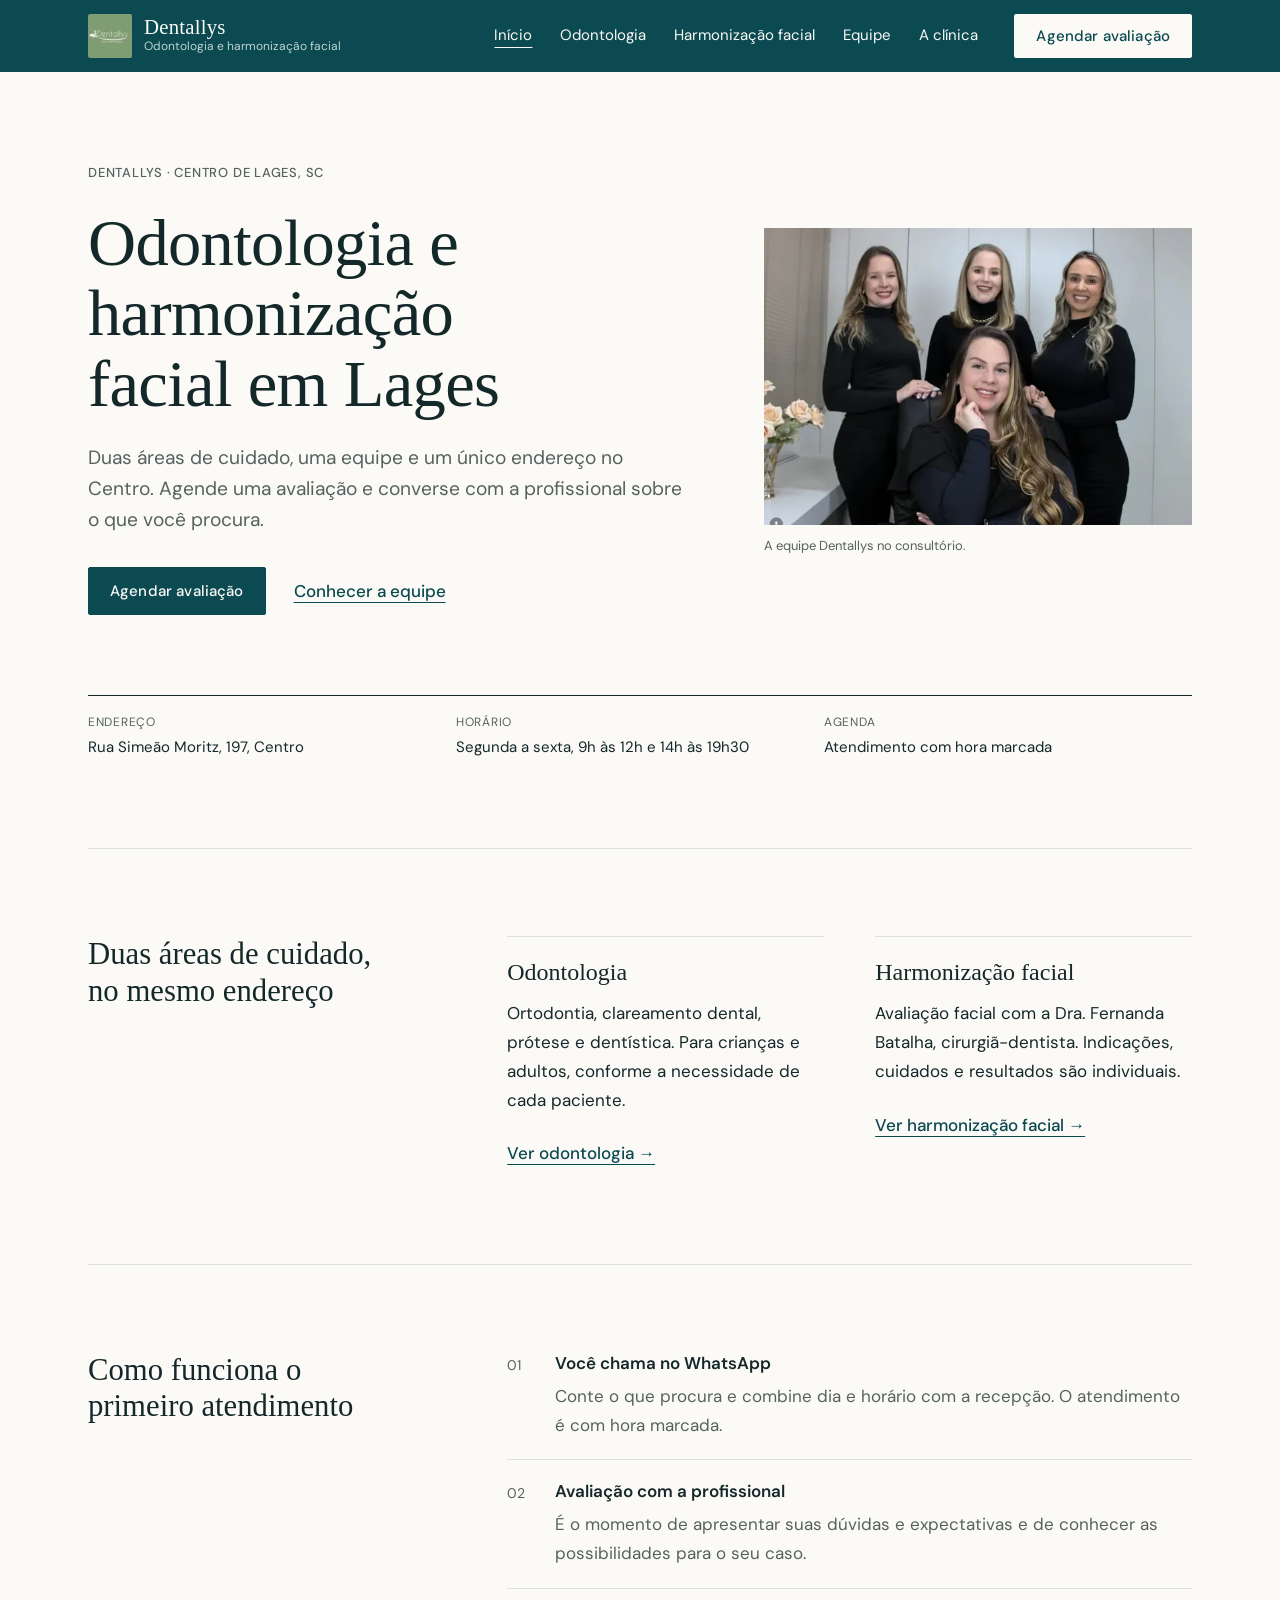
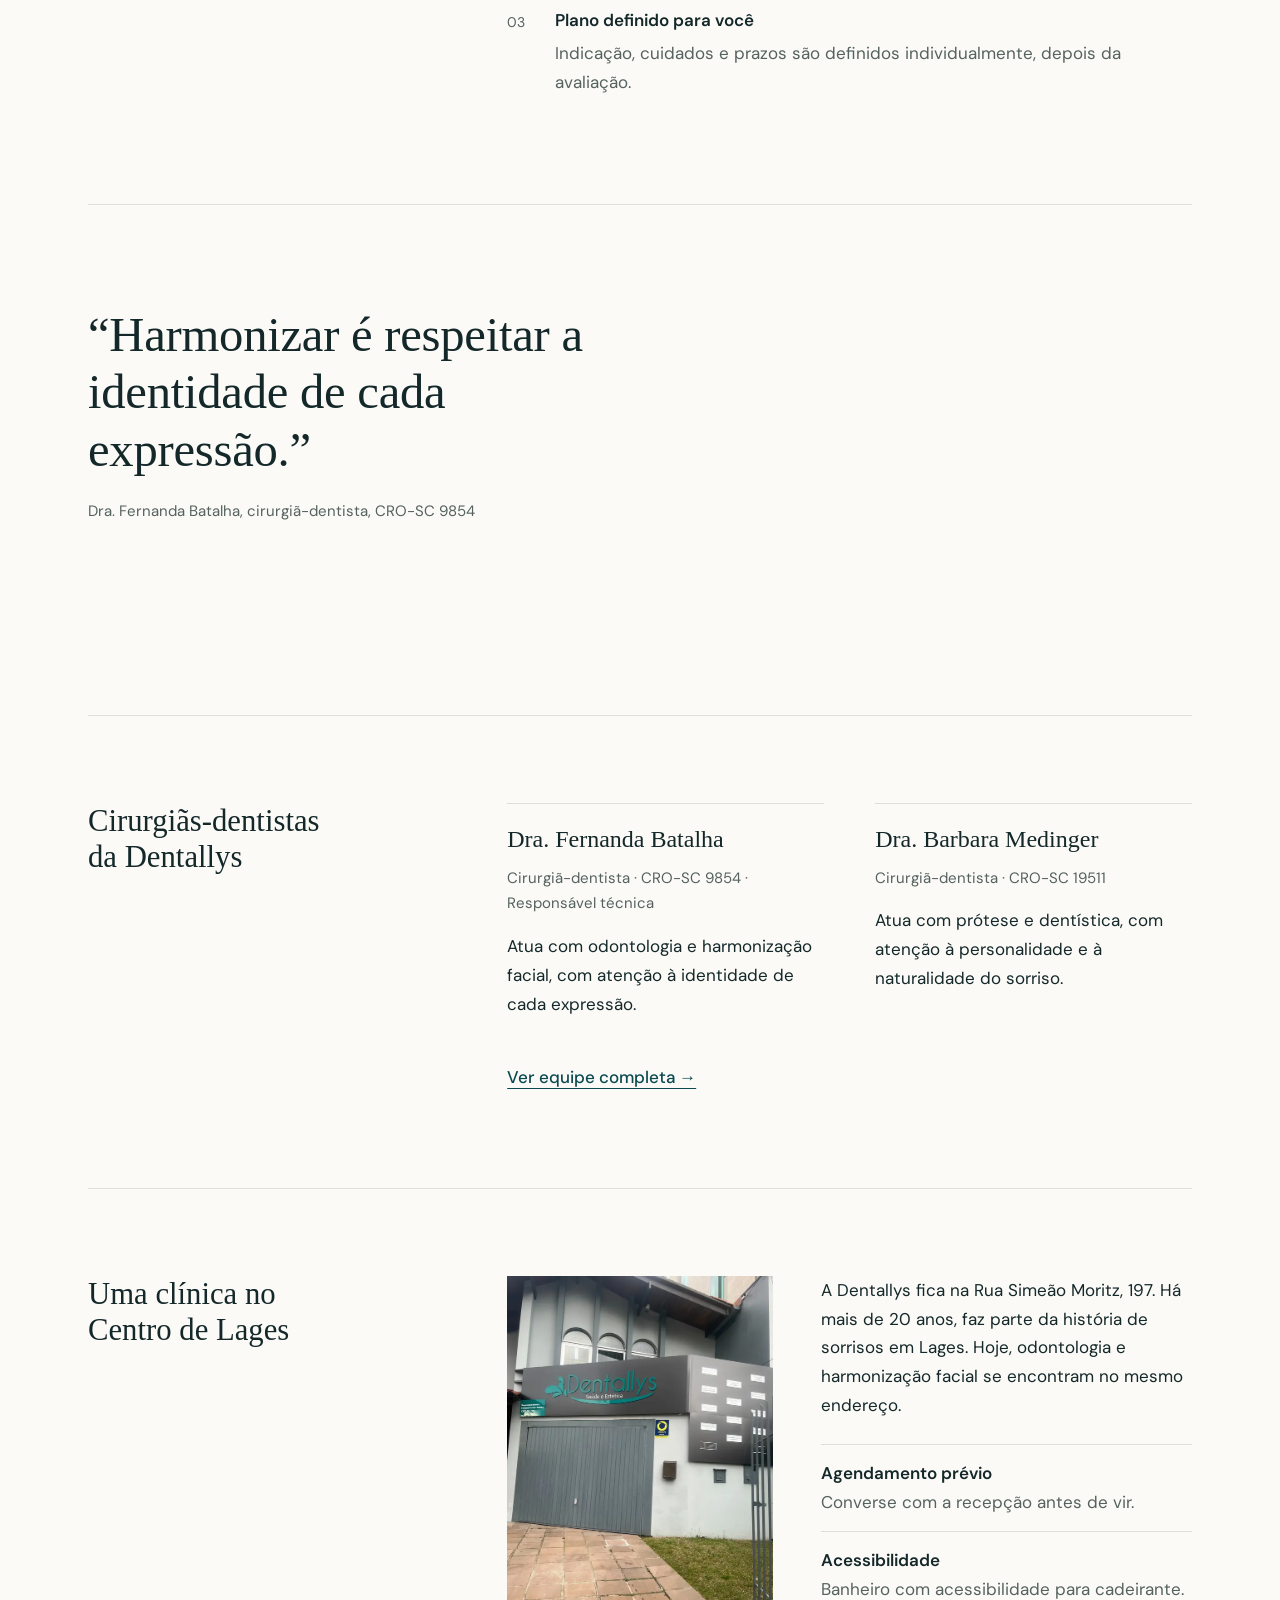
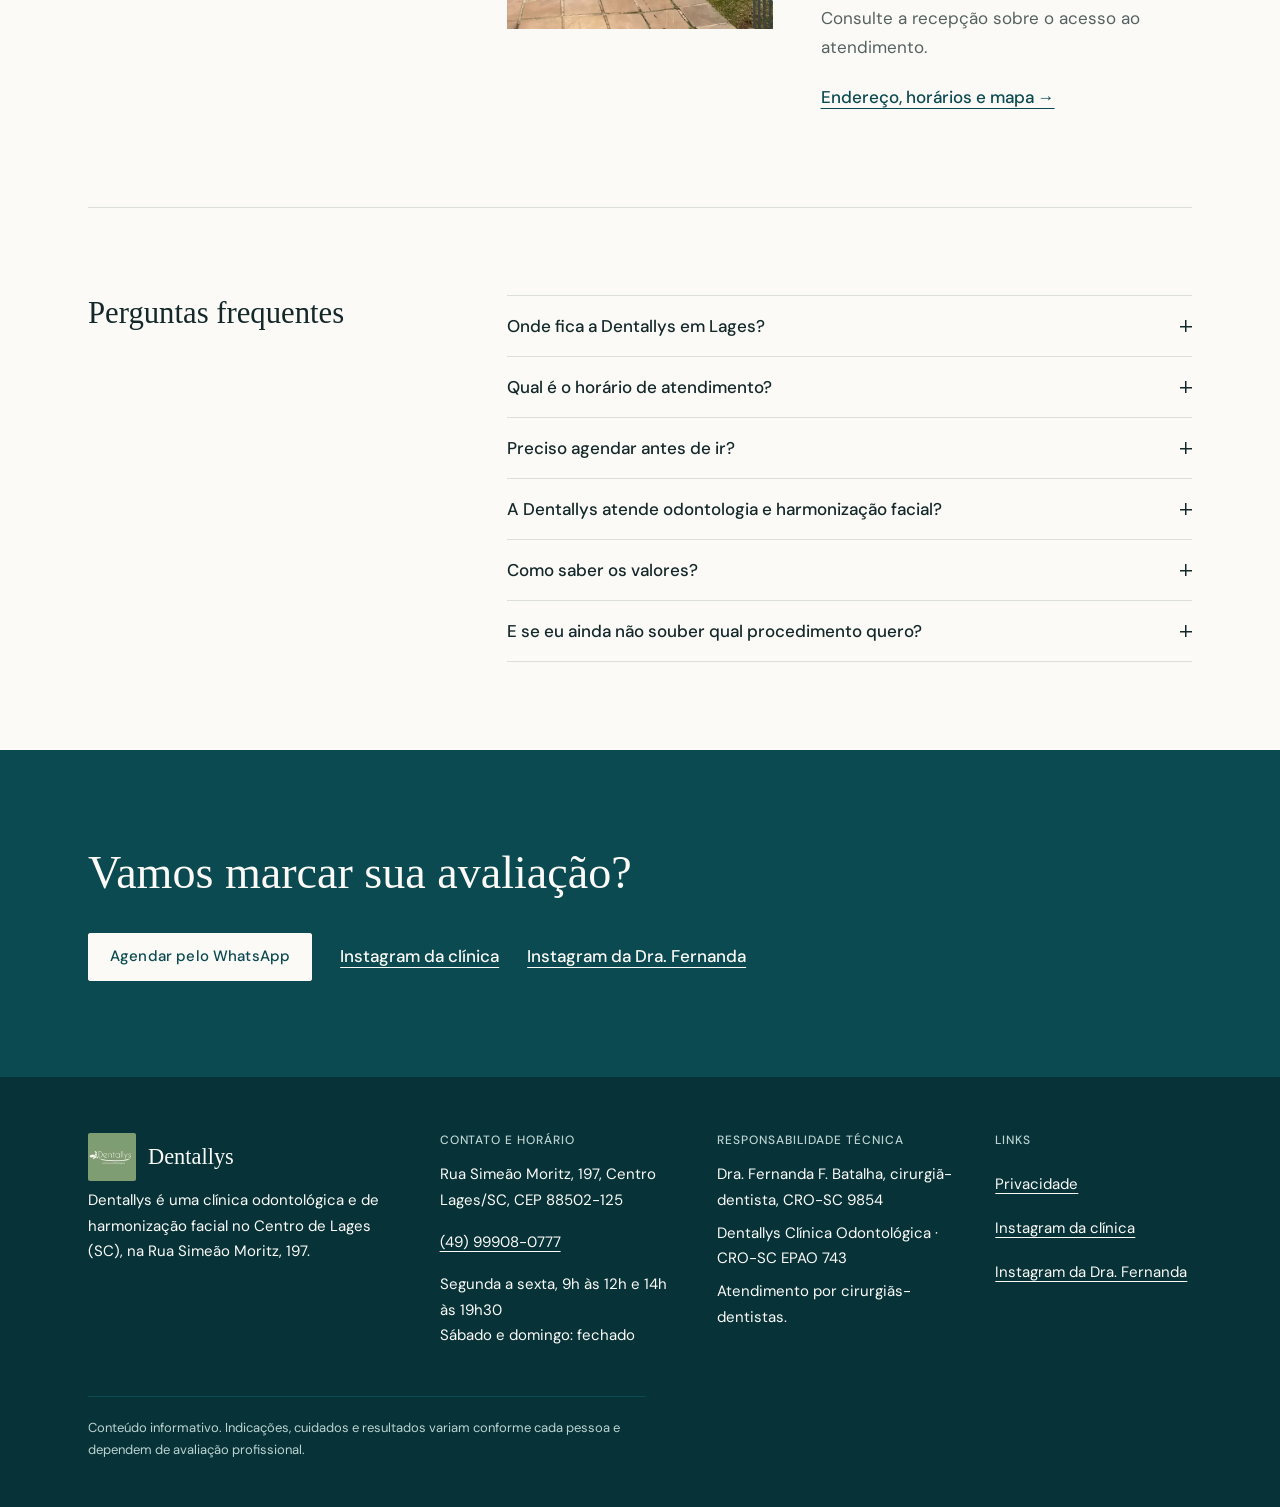
==== commit 447d30c1: "Design minimalista: uma cor de marca, layout editorial sem cartões nem faixas - cabeçalho, fechament" ====
--- a/index.html
+++ b/index.html
@@ -231,58 +231,47 @@
 </header>
 <main id="conteudo">
 <section class="hero wrap" aria-labelledby="h1">
-<div class="hero-grid">
-<div>
+<div class="hero-text">
 <p class="eyebrow">Dentallys · Centro de Lages, SC</p>
-<h1 id="h1"><span class="line">Odontologia e <span class="hl">harmonização facial</span></span> <span class="line">em Lages</span></h1>
+<h1 id="h1">Odontologia e harmonização facial em Lages</h1>
 <p class="lead">Duas áreas de cuidado, uma equipe e um único endereço no Centro. Agende uma avaliação e converse com a profissional sobre o que você procura.</p>
-<div class="actions"><a class="btn" href="https://wa.me/5549999080777?text=Ol%C3%A1%21%20Gostaria%20de%20agendar%20uma%20avalia%C3%A7%C3%A3o%20na%20Dentallys." target="_blank" rel="noopener noreferrer">Agendar avaliação</a><a class="btn btn-ghost" href="/equipe">Conhecer a equipe</a></div>
-<ul class="facts"><li>Rua Simeão Moritz, 197, Centro</li><li>Segunda a sexta, 9h às 12h e 14h às 19h30</li><li>Atendimento com hora marcada</li></ul>
+<div class="actions"><a class="btn" href="https://wa.me/5549999080777?text=Ol%C3%A1%21%20Gostaria%20de%20agendar%20uma%20avalia%C3%A7%C3%A3o%20na%20Dentallys." target="_blank" rel="noopener noreferrer">Agendar avaliação</a><a class="tlink" href="/equipe">Conhecer a equipe</a></div>
 </div>
 <figure class="hero-photo"><img src="/assets/img/equipe-904.webp" srcset="/assets/img/equipe-640.webp 640w, /assets/img/equipe-904.webp 904w" sizes="(max-width: 860px) calc(100vw - 52px), 560px" width="904" height="627" fetchpriority="high" alt="Equipe da Dentallys reunida no consultório, em Lages"><figcaption>A equipe Dentallys no consultório.</figcaption></figure>
-</div>
-</section>
-<section class="section" aria-labelledby="areas-t">
-<div class="wrap reveal">
+<ul class="facts"><li><span>Endereço</span>Rua Simeão Moritz, 197, Centro</li><li><span>Horário</span>Segunda a sexta, 9h às 12h e 14h às 19h30</li><li><span>Agenda</span>Atendimento com hora marcada</li></ul>
+</section>
+<section class="row wrap reveal" aria-labelledby="areas-t">
 <h2 id="areas-t">Duas áreas de cuidado, no mesmo endereço</h2>
-<div class="areas">
-<a class="area-card area-odonto" href="/odontologia"><h3>Odontologia</h3><p>Ortodontia, clareamento dental, prótese e dentística. Para crianças e adultos, conforme a necessidade de cada paciente.</p><span class="go">Ver odontologia →</span></a>
-<a class="area-card area-face" data-area="harmonizacao" href="/harmonizacao-facial"><h3>Harmonização facial</h3><p>Avaliação facial com a Dra. Fernanda Batalha, cirurgiã-dentista. Indicações, cuidados e resultados são individuais.</p><span class="go">Ver harmonização facial →</span></a>
-</div>
-</div>
-</section>
-<section class="section bg-mint" aria-labelledby="passos-t">
-<div class="wrap reveal">
+<div class="cols">
+<div><h3>Odontologia</h3><p>Ortodontia, clareamento dental, prótese e dentística. Para crianças e adultos, conforme a necessidade de cada paciente.</p><a class="tlink" href="/odontologia">Ver odontologia →</a></div>
+<div data-area="harmonizacao"><h3>Harmonização facial</h3><p>Avaliação facial com a Dra. Fernanda Batalha, cirurgiã-dentista. Indicações, cuidados e resultados são individuais.</p><a class="tlink" href="/harmonizacao-facial">Ver harmonização facial →</a></div>
+</div>
+</section>
+<section class="row wrap reveal" aria-labelledby="passos-t">
 <h2 id="passos-t">Como funciona o primeiro atendimento</h2>
 <ol class="steps">
 <li><h3>Você chama no WhatsApp</h3><p>Conte o que procura e combine dia e horário com a recepção. O atendimento é com hora marcada.</p></li>
 <li><h3>Avaliação com a profissional</h3><p>É o momento de apresentar suas dúvidas e expectativas e de conhecer as possibilidades para o seu caso.</p></li>
 <li><h3>Plano definido para você</h3><p>Indicação, cuidados e prazos são definidos individualmente, depois da avaliação.</p></li>
 </ol>
-</div>
-</section>
-<section class="section bg-deep on-dark" data-area="harmonizacao" aria-label="Frase da Dra. Fernanda Batalha">
-<div class="wrap reveal">
+</section>
+<section class="quote-wrap wrap reveal" data-area="harmonizacao" aria-label="Frase da Dra. Fernanda Batalha">
 <blockquote class="quote">“Harmonizar é respeitar a identidade de cada expressão.”</blockquote>
 <p class="quote-by">Dra. Fernanda Batalha, cirurgiã-dentista, CRO-SC 9854</p>
-<a class="btn btn-lime" href="/equipe">Conhecer a equipe</a>
-</div>
-</section>
-<section class="section" aria-labelledby="equipe-t">
-<div class="wrap reveal">
+</section>
+<section class="row wrap reveal" aria-labelledby="equipe-t">
 <h2 id="equipe-t">Cirurgiãs-dentistas da Dentallys</h2>
-<div class="people">
-<div class="person"><h3>Dra. Fernanda Batalha</h3><p class="role">Cirurgiã-dentista · CRO-SC 9854 · Responsável técnica</p><p>Atua com odontologia e <span data-area="harmonizacao">harmonização facial, </span>com atenção à identidade de cada expressão.</p></div>
-<div class="person"><h3>Dra. Barbara Medinger</h3><p class="role">Cirurgiã-dentista · CRO-SC 19511</p><p>Atua com prótese e dentística, com atenção à personalidade e à naturalidade do sorriso.</p></div>
+<div class="cols">
+<div><h3>Dra. Fernanda Batalha</h3><p class="role">Cirurgiã-dentista · CRO-SC 9854 · Responsável técnica</p><p>Atua com odontologia e <span data-area="harmonizacao">harmonização facial, </span>com atenção à identidade de cada expressão.</p></div>
+<div><h3>Dra. Barbara Medinger</h3><p class="role">Cirurgiã-dentista · CRO-SC 19511</p><p>Atua com prótese e dentística, com atenção à personalidade e à naturalidade do sorriso.</p></div>
 </div>
 <a class="tlink" href="/equipe">Ver equipe completa →</a>
-</div>
-</section>
-<section class="section bg-sand" aria-labelledby="clinica-t">
-<div class="wrap split reveal">
+</section>
+<section class="row wrap reveal" aria-labelledby="clinica-t">
+<h2 id="clinica-t">Uma clínica no Centro de Lages</h2>
+<div class="media">
 <img src="/assets/img/fachada-1000.webp" srcset="/assets/img/fachada-640.webp 640w, /assets/img/fachada-1000.webp 1000w" sizes="(max-width: 760px) calc(100vw - 32px), 460px" width="1000" height="1333" loading="lazy" decoding="async" alt="Fachada da Dentallys na Rua Simeão Moritz, 197, no Centro de Lages">
 <div>
-<h2 id="clinica-t">Uma clínica no Centro de Lages</h2>
 <p>A Dentallys fica na Rua Simeão Moritz, 197. <!-- PENDENTE: confirmar tempo de existência --> Há mais de 20 anos, faz parte da história de sorrisos em Lages. Hoje, odontologia e harmonização facial se encontram no mesmo endereço.</p>
 <dl class="facts-dl">
 <div><dt>Agendamento prévio</dt><dd>Converse com a recepção antes de vir.</dd></div>
@@ -293,18 +282,18 @@
 </div>
 </div>
 </section>
-<section class="section" aria-labelledby="faq-t"><div class="wrap reveal"><h2 id="faq-t">Perguntas frequentes</h2><div class="faq">
+<section class="row wrap reveal" aria-labelledby="faq-t"><h2 id="faq-t">Perguntas frequentes</h2><div class="faq">
 <details><summary>Onde fica a Dentallys em Lages?</summary><p>Na Rua Simeão Moritz, 197, Centro, Lages (SC), CEP 88502-125.</p></details>
 <details><summary>Qual é o horário de atendimento?</summary><p>De segunda a sexta, das 9h às 12h e das 14h às 19h30. Aos sábados e domingos a clínica fica fechada.</p></details>
 <details><summary>Preciso agendar antes de ir?</summary><p>Sim. O atendimento é com hora marcada. Envie uma mensagem pelo WhatsApp, (49) 99908-0777, e confirme com a recepção o dia, o horário e a profissional.</p></details>
 <details data-area="harmonizacao"><summary>A Dentallys atende odontologia e harmonização facial?</summary><p>Sim. Na odontologia, a clínica informa ortodontia, clareamento dental, prótese e dentística. Na harmonização facial, o atendimento é com a Dra. Fernanda Batalha, cirurgiã-dentista. A indicação de cada procedimento depende de avaliação.</p></details>
 <details><summary>Como saber os valores?</summary><p>Os valores dependem do plano de cuidado definido na avaliação e são informados pela recepção.</p></details>
 <details><summary>E se eu ainda não souber qual procedimento quero?</summary><p>Você pode começar por uma avaliação. Nela, você apresenta suas dúvidas e expectativas e conversa com a profissional sobre as possibilidades.</p></details>
-</div></div></section>
-<section class="section bg-mint" aria-labelledby="fim-t">
-<div class="wrap reveal">
+</div></section>
+<section class="closing" aria-labelledby="fim-t">
+<div class="wrap">
 <h2 id="fim-t">Vamos marcar sua avaliação?</h2>
-<div class="actions"><a class="btn" href="https://wa.me/5549999080777?text=Ol%C3%A1%21%20Gostaria%20de%20agendar%20uma%20avalia%C3%A7%C3%A3o%20na%20Dentallys." target="_blank" rel="noopener noreferrer">Agendar pelo WhatsApp</a><a class="tlink" href="https://www.instagram.com/clinicadentallys/" target="_blank" rel="noopener noreferrer">Instagram da clínica</a><a class="tlink" href="https://www.instagram.com/febatalha/" target="_blank" rel="noopener noreferrer">Instagram da Dra. Fernanda</a></div>
+<div class="actions"><a class="btn btn-light" href="https://wa.me/5549999080777?text=Ol%C3%A1%21%20Gostaria%20de%20agendar%20uma%20avalia%C3%A7%C3%A3o%20na%20Dentallys." target="_blank" rel="noopener noreferrer">Agendar pelo WhatsApp</a><a class="tlink" href="https://www.instagram.com/clinicadentallys/" target="_blank" rel="noopener noreferrer">Instagram da clínica</a><a class="tlink" href="https://www.instagram.com/febatalha/" target="_blank" rel="noopener noreferrer">Instagram da Dra. Fernanda</a></div>
 </div>
 </section>
 </main>
@@ -339,6 +328,6 @@
 <p class="foot-note">Conteúdo informativo. Indicações, cuidados e resultados variam conforme cada pessoa e dependem de avaliação profissional.</p>
 </div>
 </footer>
-<div class="dock" aria-label="Contato rápido"><a class="btn" href="https://wa.me/5549999080777?text=Ol%C3%A1%21%20Gostaria%20de%20agendar%20uma%20avalia%C3%A7%C3%A3o%20na%20Dentallys." target="_blank" rel="noopener noreferrer">Agendar avaliação</a><a class="btn btn-ghost" href="https://www.google.com/maps/search/?api=1&query=Dentallys+Rua+Simeao+Moritz+197+Lages+SC" target="_blank" rel="noopener noreferrer">Como chegar</a></div>
+<div class="dock" aria-label="Contato rápido"><a class="btn" href="https://wa.me/5549999080777?text=Ol%C3%A1%21%20Gostaria%20de%20agendar%20uma%20avalia%C3%A7%C3%A3o%20na%20Dentallys." target="_blank" rel="noopener noreferrer">Agendar avaliação</a><a class="btn btn-light" href="https://www.google.com/maps/search/?api=1&query=Dentallys+Rua+Simeao+Moritz+197+Lages+SC" target="_blank" rel="noopener noreferrer">Como chegar</a></div>
 </body>
 </html>
--- a/css/site.css
+++ b/css/site.css
@@ -6,207 +6,201 @@
 @font-face{font-family:"Newsreader fallback";src:local("Georgia"),local("Times New Roman");size-adjust:94%;ascent-override:96%;descent-override:26%}
 @font-face{font-family:"DM Sans fallback";src:local("Arial"),local("Helvetica");size-adjust:99%;ascent-override:96%;descent-override:30%}
 
+/* Uma cor de marca (petróleo) sobre papel neutro. Sem faixas, sem cartões:
+   o ritmo vem de fios finos, alinhamento em grade e tipografia. */
 :root{
-  --ink:#0d3b40;--teal:#007780;--teal-deep:#0a4f55;--mint:#e4f5ef;--sand:#f6e6db;
-  --sage:#809b72;--lime:#d4f264;--paper:#fbfaf6;--muted:#46605f;
-  --on-dark:#fbfaf6;--on-dark-muted:#cfe3df;--line:#c9d8d2;
+  --brand:#0b4a50;--brand-strong:#073338;--ink:#14282a;--muted:#55625f;
+  --paper:#fbfaf7;--line:#dcdfda;--tint:#eef2ef;
+  --on-brand:#fbfaf7;--on-brand-muted:#bcd3d1;
   --serif:"Newsreader","Newsreader fallback",Georgia,serif;
   --sans:"DM Sans","DM Sans fallback",Arial,sans-serif;
-  --header-h:68px;--wrap:1180px;--gutter:clamp(16px,4vw,40px);
-  --area-bg:var(--mint);--area-accent:var(--teal);
+  --header-h:72px;--wrap:1200px;--gutter:clamp(16px,4vw,48px);
 }
 @media (max-width:760px){:root{--header-h:60px}}
-.area-odonto{--area-bg:var(--mint);--area-accent:var(--teal)}
-.area-face{--area-bg:var(--sand);--area-accent:var(--teal-deep)}
 
 *,*::before,*::after{box-sizing:border-box}
 html{scroll-padding-top:calc(var(--header-h) + 16px);-webkit-text-size-adjust:100%}
 @media (prefers-reduced-motion:no-preference){html{scroll-behavior:smooth}}
-body{margin:0;background:var(--paper);color:var(--ink);font:400 1.0625rem/1.65 var(--sans)}
-@media (min-width:1000px){body{font-size:1.125rem}}
+body{margin:0;background:var(--paper);color:var(--ink);font:400 1.0625rem/1.7 var(--sans);-webkit-font-smoothing:antialiased}
 img{display:block;max-width:100%;height:auto}
-a{color:var(--teal);text-decoration:underline;text-decoration-thickness:1px;text-underline-offset:.25em}
+a{color:var(--brand);text-decoration:underline;text-decoration-thickness:1px;text-underline-offset:.28em}
 a:hover{color:var(--ink)}
-/* teal sobre areia fica abaixo de 4,5:1: links usam teal-deep */
-.bg-sand a:not(.btn),.area-face a:not(.btn){color:var(--teal-deep)}
-:focus-visible{outline:3px solid var(--teal);outline-offset:3px;border-radius:2px}
-.on-dark :focus-visible{outline-color:var(--lime)}
-h1,h2,h3{font-family:var(--serif);font-weight:500;line-height:1.12;letter-spacing:-.005em;margin:0 0 .5em;text-wrap:balance}
-h1{font-size:clamp(2.4rem,4.6vw,4.2rem)}
-h2{font-size:clamp(1.9rem,3.2vw,2.9rem)}
-h3{font-size:clamp(1.4rem,2vw,1.75rem)}
-p{margin:0 0 1em;max-width:65ch}
-.hl{color:var(--teal)}
+:focus-visible{outline:3px solid var(--brand);outline-offset:3px}
+.site-header :focus-visible,.site-footer :focus-visible,.closing :focus-visible,.dock :focus-visible{outline-color:var(--on-brand)}
+h1,h2,h3{margin:0;text-wrap:balance}
+h1{font:400 clamp(2.5rem,5.2vw,4.6rem)/1.06 var(--serif);letter-spacing:-.01em}
+h2{font:400 clamp(1.6rem,2.4vw,2.15rem)/1.18 var(--serif)}
+h3{font:600 1.0625rem/1.4 var(--sans);margin-bottom:.35em}
+p{margin:0 0 1em;max-width:62ch}
 .wrap{max-width:var(--wrap);margin-inline:auto;padding-inline:var(--gutter)}
-.section{padding-block:clamp(56px,8vw,104px)}
-.bg-mint{background:var(--mint)}.bg-sand{background:var(--sand)}.bg-area{background:var(--area-bg)}
-.bg-deep{background:var(--teal-deep);color:var(--on-dark)}
-.bg-deep a{color:var(--on-dark)}
-.eyebrow{font-size:.8rem;font-weight:700;letter-spacing:.08em;text-transform:uppercase;color:var(--muted);margin:0 0 1rem}
-.lead{font-size:1.2rem;color:var(--ink)}
-.muted{color:var(--muted)}
-.skip{position:absolute;left:12px;top:-60px;z-index:100;background:var(--ink);color:var(--paper);padding:12px 16px;border-radius:6px}
+.eyebrow{font-size:.8125rem;font-weight:500;letter-spacing:.06em;text-transform:uppercase;color:var(--muted);margin:0 0 1.5rem}
+.lead{font-size:clamp(1.125rem,1.5vw,1.25rem);line-height:1.6;color:var(--muted);margin-top:1.5rem}
+.muted,.role{color:var(--muted)}
+.role{font-size:.9375rem}
+.skip{position:absolute;left:12px;top:-60px;z-index:100;background:var(--ink);color:var(--paper);padding:12px 16px}
 .skip:focus{top:12px}
-.visually-hidden{position:absolute!important;width:1px;height:1px;overflow:hidden;clip:rect(0 0 0 0);white-space:nowrap}
-
-/* Botões e links */
-.btn{display:inline-flex;align-items:center;justify-content:center;gap:.5em;min-height:48px;padding:.7em 1.3em;border-radius:6px;background:var(--teal);color:var(--paper);font:600 1rem/1.2 var(--sans);text-decoration:none;border:2px solid var(--teal);cursor:pointer;transition:transform .2s,background-color .2s,border-color .2s}
-.btn:hover{background:var(--ink);border-color:var(--ink);color:var(--paper);transform:translateY(-2px)}
-.btn-ghost{background:transparent;color:var(--ink);border-color:var(--ink)}
-.btn-ghost:hover{background:var(--ink);color:var(--paper)}
-.btn-lime{background:var(--lime);border-color:var(--lime);color:var(--ink)}
-.btn-lime:hover{background:var(--paper);border-color:var(--paper);color:var(--ink)}
-.actions{display:flex;flex-wrap:wrap;gap:12px 16px;align-items:center;margin-top:1.5rem}
-.tlink{display:inline-flex;align-items:center;min-height:44px;font-weight:600}
-
-/* Header */
-.site-header{position:sticky;top:0;z-index:50;background:var(--paper);border-bottom:1px solid var(--line)}
-.header-in{display:flex;align-items:center;gap:24px;min-height:calc(var(--header-h) - 1px);max-width:var(--wrap);margin-inline:auto;padding-inline:var(--gutter);flex-wrap:wrap}
-.brand{display:flex;align-items:center;gap:12px;text-decoration:none;color:var(--ink);min-height:44px}
-.brand img{width:48px;height:48px;border-radius:6px}
-.brand-name{display:block;font:500 1.35rem/1 var(--serif)}
-.brand-sub{display:block;font-size:.8rem;line-height:1.3;color:var(--muted)}
+
+/* Ações */
+.btn{display:inline-flex;align-items:center;justify-content:center;min-height:48px;padding:0 1.4em;border-radius:2px;background:var(--brand);color:var(--on-brand);font:500 .9375rem/1 var(--sans);letter-spacing:.01em;text-decoration:none;border:1px solid var(--brand);cursor:pointer;transition:background-color .2s,color .2s}
+.btn:hover{background:var(--brand-strong);border-color:var(--brand-strong);color:var(--on-brand)}
+.btn-light{background:var(--on-brand);border-color:var(--on-brand);color:var(--brand)}
+.btn-light:hover{background:transparent;color:var(--on-brand);border-color:var(--on-brand)}
+.actions{display:flex;flex-wrap:wrap;gap:12px 28px;align-items:center;margin-top:2rem}
+.tlink{display:inline-flex;align-items:center;min-height:44px;font-weight:500}
+a[href^="tel:"]{display:inline-flex;align-items:center;min-height:44px}
+
+/* Cabeçalho na cor da marca */
+.site-header{position:sticky;top:0;z-index:50;background:var(--brand);color:var(--on-brand)}
+.header-in{display:flex;align-items:center;gap:24px;min-height:var(--header-h);max-width:var(--wrap);margin-inline:auto;padding-inline:var(--gutter);flex-wrap:wrap}
+.brand{display:flex;align-items:center;gap:12px;text-decoration:none;color:var(--on-brand);min-height:44px}
+.brand:hover{color:var(--on-brand)}
+.brand img{width:44px;height:44px;border-radius:2px}
+.brand-name{display:block;font:500 1.3rem/1 var(--serif);letter-spacing:.01em}
+.brand-sub{display:block;font-size:.75rem;line-height:1.4;color:var(--on-brand-muted)}
 .site-nav{margin-left:auto}
-.site-nav ul{list-style:none;margin:0;padding:0;display:flex;flex-wrap:wrap;gap:4px 20px;align-items:center}
-.site-nav a{display:inline-flex;align-items:center;min-height:44px;color:var(--ink);text-decoration:none;font-size:.95rem;font-weight:500}
-.site-nav a:hover,.site-nav a[aria-current="page"]{text-decoration:underline;text-decoration-color:var(--teal);text-decoration-thickness:2px}
-.site-nav .btn{color:var(--paper);min-height:44px;padding:.55em 1em;font-size:.95rem}
+.site-nav ul{list-style:none;margin:0;padding:0;display:flex;flex-wrap:wrap;gap:0 28px;align-items:center}
+.site-nav a{display:inline-flex;align-items:center;min-height:44px;color:var(--on-brand);text-decoration:none;font-size:.9375rem}
+.site-nav a:hover,.site-nav a[aria-current="page"]{text-decoration:underline;text-decoration-thickness:1px;text-underline-offset:.45em}
+.site-nav .btn{background:var(--on-brand);color:var(--brand);border-color:var(--on-brand);min-height:44px;margin-left:8px}
+.site-nav .btn:hover{background:transparent;color:var(--on-brand);text-decoration:none}
 .site-nav .nav-extra{display:none}
 .menu-btn{display:none}
-@media (max-width:980px){
+@media (max-width:1020px){
   .site-nav{flex-basis:100%;padding-bottom:12px}
   .site-nav .nav-extra{display:list-item}
-  html.js .site-nav{display:none;position:absolute;left:0;right:0;top:var(--header-h);background:var(--paper);border-bottom:1px solid var(--line);padding:8px var(--gutter) 20px;max-height:calc(100dvh - var(--header-h));overflow:auto}
+  html.js .site-nav{display:none;position:absolute;left:0;right:0;top:var(--header-h);background:var(--brand);padding:0 var(--gutter) 24px;max-height:calc(100dvh - var(--header-h));overflow:auto;border-top:1px solid var(--brand-strong)}
   html.js .site-nav.open{display:block}
-  html.js .site-nav ul{flex-direction:column;align-items:stretch;gap:0}
-  html.js .site-nav li{border-bottom:1px solid var(--line)}
-  html.js .site-nav li:last-child{border:0;padding-top:12px}
-  html.js .site-nav a{min-height:48px;font-size:1.05rem}
-  html.js .menu-btn{display:inline-flex;align-items:center;margin-left:auto;min-height:44px;padding:0 14px;border:1px solid var(--ink);border-radius:6px;background:transparent;color:var(--ink);font:600 .95rem var(--sans);cursor:pointer}
-  .header-in{gap:8px 16px}
-}
-@media (max-width:760px){.brand img{width:40px;height:40px}.brand-name{font-size:1.2rem}.brand-sub{font-size:.72rem}}
-
-/* Breadcrumb */
-.crumbs{font-size:.9rem;color:var(--muted);padding-top:20px}
-.crumbs ol{list-style:none;margin:0;padding:0;display:flex;flex-wrap:wrap;gap:4px}
-.crumbs li+li::before{content:"›";margin-right:6px}
-.crumbs a{display:inline-flex;min-height:44px;align-items:center;color:var(--muted)}
-
-/* Hero */
-.hero{padding-block:clamp(32px,6vw,80px) clamp(48px,7vw,96px)}
-.hero-grid{display:grid;grid-template-columns:1.05fr .95fr;gap:clamp(32px,5vw,72px);align-items:center}
-.hero h1 .line{display:block}
-.hero-photo{position:relative;margin:0;max-width:640px;justify-self:end;width:calc(100% - 20px)}
-.hero-photo::before{content:"";position:absolute;inset:20px -20px -20px 20px;background:var(--mint);border-radius:8px;z-index:0}
-.hero-photo img{position:relative;z-index:1;border-radius:8px;width:100%;aspect-ratio:904/627;object-fit:cover}
-figcaption{font-size:.9rem;color:var(--muted);margin-top:28px;position:relative;z-index:1}
-.facts{list-style:none;margin:2rem 0 0;padding:1.25rem 0 0;border-top:1px solid var(--line);display:flex;flex-wrap:wrap;gap:8px 28px;font-size:.95rem;color:var(--muted)}
-.facts li{position:relative;padding-left:16px}
-.facts li::before{content:"";position:absolute;left:0;top:.6em;width:7px;height:7px;border-radius:50%;background:var(--sage)}
-@media (max-width:860px){.hero-grid{grid-template-columns:1fr}.hero-photo{justify-self:start}}
-
-@media (prefers-reduced-motion:no-preference){
-  .hero h1 .line{animation:rise .4s ease-out both}
-  .hero h1 .line:nth-child(2){animation-delay:.08s}
-  .hero-photo img{animation:wipe .7s cubic-bezier(.2,.7,.2,1) .1s both}
-  .hero-photo::before{animation:slide .7s ease-out .2s both}
-}
-@keyframes rise{from{opacity:0;transform:translateY(12px)}to{opacity:1;transform:none}}
-@keyframes wipe{from{clip-path:inset(0 100% 0 0)}to{clip-path:inset(0)}}
-@keyframes slide{from{transform:translate(-16px,-16px)}to{transform:none}}
-
-/* Reveal: só com JS */
-html.js .reveal{opacity:0;transform:translateY(16px);transition:opacity .5s ease-out,transform .5s ease-out}
-html.js .reveal.is-in{opacity:1;transform:none}
-@media (prefers-reduced-motion:reduce){html.js .reveal{opacity:1;transform:none;transition:none}}
-
-/* Cards de área */
-.areas{display:grid;grid-template-columns:1fr 1fr;gap:24px;margin-top:2rem}
-.area-card{display:flex;flex-direction:column;background:var(--area-bg);color:var(--ink);text-decoration:none;border-radius:8px;padding:clamp(24px,4vw,44px);border-top:6px solid var(--area-accent);transition:transform .2s}
-.area-card:hover{transform:translateY(-2px);color:var(--ink)}
-.area-card h3{font-size:clamp(1.7rem,2.6vw,2.3rem)}
-.area-card p{color:var(--ink)}
-.area-card .go{margin-top:auto;display:inline-flex;min-height:44px;align-items:center;font-weight:700;color:var(--area-accent);text-decoration:underline;text-underline-offset:.25em}
-@media (max-width:760px){.areas{grid-template-columns:1fr}}
-
-/* Passos */
-.steps{list-style:none;margin:2rem 0 0;padding:0;display:grid;grid-template-columns:repeat(3,1fr);gap:32px;counter-reset:s}
-.steps li{counter-increment:s;border-top:2px solid var(--teal);padding-top:16px}
-.steps li::before{content:counter(s);display:block;font:500 2.4rem/1 var(--serif);color:var(--teal);margin-bottom:12px}
-.steps h3{font-size:1.35rem}
-.steps p{color:var(--muted);margin:0}
-@media (max-width:760px){.steps{grid-template-columns:1fr;gap:0;border-left:2px solid var(--teal);padding-left:20px}.steps li{border-top:0;padding:0 0 24px}}
-
-/* Frase */
-.quote{font:400 clamp(1.8rem,3.6vw,3rem)/1.2 var(--serif);margin:0 0 1rem;max-width:24ch}
-.quote-by{color:var(--on-dark-muted);margin-bottom:1rem}
-
-/* Equipe */
-.people{display:grid;grid-template-columns:1fr 1fr;gap:24px 48px;margin-top:2rem}
-.person{border-left:3px solid var(--sage);padding-left:20px}
-.person h3{margin-bottom:.25em}
-.person .role{font-weight:600;color:var(--muted);font-size:.95rem}
-@media (max-width:760px){.people{grid-template-columns:1fr}}
-
-/* Duas colunas com foto */
-.split{display:grid;grid-template-columns:.8fr 1.2fr;gap:clamp(32px,5vw,72px);align-items:center}
-.split img{border-radius:8px;width:100%;aspect-ratio:3/4;object-fit:cover}
-@media (max-width:760px){.split{grid-template-columns:1fr}.split img{max-height:70vh}}
+  html.js .site-nav ul{flex-direction:column;align-items:stretch}
+  html.js .site-nav li{border-bottom:1px solid var(--brand-strong)}
+  html.js .site-nav li:last-child{border:0;padding-top:16px}
+  html.js .site-nav a{min-height:52px;font-size:1.0625rem}
+  html.js .site-nav .btn{margin:0;width:100%}
+  html.js .menu-btn{display:inline-flex;align-items:center;margin-left:auto;min-height:44px;padding:0 4px;border:0;background:none;color:var(--on-brand);font:500 .9375rem var(--sans);cursor:pointer;text-decoration:underline;text-underline-offset:.4em}
+}
+@media (max-width:760px){.brand img{width:38px;height:38px}.brand-name{font-size:1.15rem}.brand-sub{font-size:.6875rem}}
+
+/* Trilha */
+.crumbs{font-size:.875rem;padding-top:16px}
+.crumbs ol{list-style:none;margin:0;padding:0;display:flex;flex-wrap:wrap;gap:6px;color:var(--muted)}
+.crumbs li+li::before{content:"/";margin-right:6px}
+.crumbs a{display:inline-flex;min-height:44px;align-items:center;color:var(--muted);text-decoration:none}
+.crumbs a:hover{text-decoration:underline}
+.crumbs a[aria-current]{color:var(--ink)}
+
+/* Abertura */
+.hero{display:grid;grid-template-columns:7fr 5fr;gap:0 clamp(32px,6vw,96px);align-items:center;padding-top:clamp(40px,7vw,96px)}
+.hero-text{padding-bottom:8px}
+.hero h1{max-width:13ch}
+.hero-photo{margin:0}
+.hero-photo img{width:100%;aspect-ratio:904/627;object-fit:cover}
+figcaption{font-size:.8125rem;color:var(--muted);margin-top:10px}
+.facts{grid-column:1/-1;list-style:none;margin:clamp(40px,6vw,72px) 0 0;padding:0;display:grid;grid-template-columns:repeat(3,1fr);border-top:1px solid var(--ink)}
+.facts li{padding:16px 24px 0 0;font-size:.9375rem}
+.facts span{display:block;font-size:.75rem;letter-spacing:.06em;text-transform:uppercase;color:var(--muted);margin-bottom:2px}
+@media (max-width:860px){.hero{grid-template-columns:1fr}.hero-photo{margin-top:40px}.facts{grid-template-columns:1fr}.facts li{padding:14px 0;border-bottom:1px solid var(--line)}}
+
+/* Linha editorial: título à esquerda, conteúdo à direita */
+.row{display:grid;grid-template-columns:4fr 8fr;gap:0 clamp(32px,6vw,96px);padding-block:clamp(48px,7vw,88px);margin-top:clamp(48px,7vw,88px);background:linear-gradient(var(--line),var(--line)) var(--gutter) 0/calc(100% - 2*var(--gutter)) 1px no-repeat}
+.row+.row,.rows .row{margin-top:0}
+.row>*{grid-column:2;min-width:0}
+.row>h2{grid-column:1;grid-row:1/span 20;align-self:start}
+@media (min-width:861px){.row>h2{position:sticky;top:calc(var(--header-h) + 32px)}}
+.row>:not(h2)+:not(h2){margin-top:20px}
+.row>p+p{margin-top:0}
+@media (max-width:860px){.row{grid-template-columns:1fr;row-gap:24px}.row>:not(h2)+:not(h2){margin-top:0}.row>*,.row>h2{grid-column:1;grid-row:auto;position:static}}
+
+.cols{display:grid;grid-template-columns:1fr 1fr;gap:32px clamp(24px,4vw,56px)}
+.cols>*{border-top:1px solid var(--line);padding-top:20px}
+.cols h3{font:400 1.5rem/1.25 var(--serif);margin-bottom:.5em}
+@media (max-width:600px){.cols{grid-template-columns:1fr}}
+
+.steps{list-style:none;margin:0;padding:0;counter-reset:s}
+.steps li{counter-increment:s;display:grid;grid-template-columns:3rem 1fr;padding:20px 0;border-top:1px solid var(--line)}
+.steps li:first-child{border-top:0;padding-top:0}
+.steps li::before{content:counter(s,decimal-leading-zero);grid-row:1/span 2;font-size:.875rem;color:var(--muted);padding-top:2px;font-variant-numeric:tabular-nums}
+.steps p{margin:0;color:var(--muted)}
+
+.quote-wrap{padding-block:clamp(56px,8vw,104px);background:linear-gradient(var(--line),var(--line)) var(--gutter) 0/calc(100% - 2*var(--gutter)) 1px no-repeat}
+.quote{font:400 clamp(1.9rem,3.8vw,3.25rem)/1.18 var(--serif);margin:0 0 1.25rem;max-width:22ch;letter-spacing:-.005em}
+.quote-by{font-size:.9375rem;color:var(--muted);margin:0}
+
+.media{display:grid;grid-template-columns:5fr 7fr;gap:clamp(24px,4vw,48px);align-items:start}
+.media img{width:100%;aspect-ratio:3/4;object-fit:cover}
+.media figure{margin:0}
+@media (max-width:600px){.media{grid-template-columns:1fr}}
 .facts-dl{margin:1.5rem 0 0}
-.facts-dl div{padding:12px 0;border-top:1px solid var(--line)}
-.facts-dl dt{font-weight:700}
+.facts-dl div{padding:14px 0;border-top:1px solid var(--line)}
+.facts-dl dt{font-weight:600}
 .facts-dl dd{margin:0;color:var(--muted)}
-
-/* Seções de procedimento */
-.topic{padding-block:clamp(36px,5vw,56px);border-top:1px solid var(--line)}
-.topic:first-of-type{border-top:0}
-.topic .who{font-size:.95rem;color:var(--muted);font-weight:600}
-.proc-list{list-style:none;margin:1.5rem 0 0;padding:0}
+address{font-style:normal}
+.hours{list-style:none;padding:0;margin:0 0 1em}
+
+/* Páginas internas */
+.page-head{padding-block:clamp(24px,4vw,48px) clamp(16px,3vw,32px)}
+.page-head h1{max-width:16ch}
+.page-head .lead{max-width:58ch}
+.rows{margin-top:clamp(32px,5vw,56px)}
+.rows .row:first-child{background-image:linear-gradient(var(--ink),var(--ink))}
+.row .who{font-size:.9375rem;color:var(--muted)}
+.row>.btn{justify-self:start;margin-top:.5rem}
+.proc-list{list-style:none;margin:0;padding:0}
 .proc-list li{padding:20px 0;border-top:1px solid var(--line)}
-.proc-list h3{margin-bottom:.3em}
-.notice{font-size:.95rem;color:var(--muted);border-left:3px solid var(--area-accent);padding-left:14px;margin-top:2rem}
-.page-head{padding-bottom:clamp(40px,6vw,72px)}
-.page-head .lead{max-width:60ch}
-
-/* FAQ */
-.faq{margin-top:1.5rem;border-top:1px solid var(--line);max-width:820px}
+.proc-list li:first-child{border-top:0;padding-top:0}
+.proc-list p{margin:0;color:var(--muted)}
+.note{font-size:.875rem;color:var(--muted);margin-top:1.5rem}
+.wide-photo{margin:clamp(32px,5vw,56px) 0 0}
+.wide-photo img{width:100%;max-width:904px;aspect-ratio:904/627;object-fit:cover}
+.prose{padding-block:16px clamp(56px,8vw,96px)}
+.prose h1{margin-bottom:.4em}
+.prose h2{margin:2.2rem 0 .6rem;font-size:1.5rem}
+.prose ul{padding:0;list-style:none}
+
+/* Perguntas */
+.faq{border-top:1px solid var(--line)}
 .faq details{border-bottom:1px solid var(--line)}
-.faq summary{list-style:none;cursor:pointer;display:flex;justify-content:space-between;gap:16px;align-items:center;min-height:56px;padding:12px 0;font-weight:600;font-size:1.05rem}
+.faq summary{list-style:none;cursor:pointer;display:flex;justify-content:space-between;gap:24px;align-items:center;min-height:60px;padding:14px 0;font-weight:500}
 .faq summary::-webkit-details-marker{display:none}
-.faq summary::after{content:"";flex:none;width:14px;height:14px;background:linear-gradient(var(--teal),var(--teal)) center/14px 2px no-repeat,linear-gradient(var(--teal),var(--teal)) center/2px 14px no-repeat}
-.faq details[open] summary::after{background:linear-gradient(var(--teal),var(--teal)) center/14px 2px no-repeat}
-.faq details p{margin:0 0 16px;color:var(--muted)}
-
-/* Contato / mapa */
-.contact-grid{display:grid;grid-template-columns:1fr 1fr;gap:clamp(32px,5vw,64px)}
-address{font-style:normal}
-a[href^="tel:"]{display:inline-flex;align-items:center;min-height:44px}
-.hours{list-style:none;padding:0;margin:0}
-.map-box{background:var(--mint);border-radius:8px;min-height:360px;display:flex;flex-direction:column;justify-content:center;align-items:flex-start;padding:28px;gap:8px}
-.map-box iframe{width:100%;height:100%;min-height:360px;border:0;border-radius:8px}
-.map-box.loaded{padding:0}
-@media (max-width:760px){.contact-grid{grid-template-columns:1fr}}
-
-/* Rodapé */
-.site-footer{background:var(--teal-deep);color:var(--on-dark);padding:56px 0 32px;font-size:.95rem}
-.site-footer a{color:var(--on-dark)}
-.foot-grid{display:grid;grid-template-columns:1.2fr 1fr 1fr .8fr;gap:32px}
-.foot-grid h2{font:700 .8rem/1.3 var(--sans);letter-spacing:.08em;text-transform:uppercase;color:var(--on-dark-muted);margin:0 0 12px}
+.faq summary::after{content:"";flex:none;width:12px;height:12px;background:linear-gradient(var(--ink),var(--ink)) center/12px 1.5px no-repeat,linear-gradient(var(--ink),var(--ink)) center/1.5px 12px no-repeat}
+.faq details[open] summary::after{background:linear-gradient(var(--ink),var(--ink)) center/12px 1.5px no-repeat}
+.faq details p{margin:0 0 20px;color:var(--muted)}
+
+/* Mapa */
+.map-box{background:var(--tint);min-height:360px;display:flex;flex-direction:column;justify-content:center;align-items:flex-start;padding:32px;gap:8px}
+.map-box iframe{width:100%;min-height:400px;border:0}
+.map-box.loaded{padding:0;background:none}
+
+/* Fechamento e rodapé: o mesmo petróleo do cabeçalho emoldura a página */
+.closing{background:var(--brand);color:var(--on-brand);padding-block:clamp(56px,8vw,96px)}
+.closing h2{font-size:clamp(2rem,3.6vw,3rem)}
+.closing a:not(.btn){color:var(--on-brand)}
+.site-footer{background:var(--brand-strong);color:var(--on-brand);padding:56px 0 32px;font-size:.9375rem}
+.site-footer a{color:var(--on-brand)}
+.foot-grid{display:grid;grid-template-columns:1.3fr 1fr 1fr .8fr;gap:32px}
+.foot-grid h2{font:500 .75rem/1.3 var(--sans);letter-spacing:.08em;text-transform:uppercase;color:var(--on-brand-muted);margin:0 0 14px}
 .foot-grid p{margin:0 0 .5em}
 .foot-grid ul{list-style:none;margin:0;padding:0}
 .foot-grid li a{display:inline-flex;align-items:center;min-height:44px}
-.foot-brand{display:flex;align-items:center;gap:12px;margin-bottom:12px}
-.foot-brand img{width:56px;height:56px;border-radius:6px}
-.foot-brand span{font:500 1.5rem/1 var(--serif)}
-.foot-note{border-top:1px solid var(--teal);margin-top:32px;padding-top:20px;color:var(--on-dark-muted);font-size:.875rem}
+.foot-brand{display:flex;align-items:center;gap:12px;margin-bottom:16px}
+.foot-brand img{width:48px;height:48px;border-radius:2px}
+.foot-brand span{font:500 1.4rem/1 var(--serif)}
+.foot-note{border-top:1px solid var(--brand);margin-top:40px;padding-top:20px;color:var(--on-brand-muted);font-size:.8125rem}
 @media (max-width:900px){.foot-grid{grid-template-columns:1fr 1fr}}
 @media (max-width:560px){.foot-grid{grid-template-columns:1fr}}
 
-/* Dock móvel */
 .dock{display:none}
 @media (max-width:760px){
-  .dock{display:grid;grid-template-columns:1.3fr 1fr;gap:8px;position:fixed;left:0;right:0;bottom:0;z-index:40;padding:8px 12px calc(8px + env(safe-area-inset-bottom));background:var(--paper);border-top:1px solid var(--line)}
+  .dock{display:grid;grid-template-columns:1.3fr 1fr;gap:8px;position:fixed;left:0;right:0;bottom:0;z-index:40;padding:8px 12px calc(8px + env(safe-area-inset-bottom));background:var(--brand)}
   .dock .btn{min-height:48px;padding-inline:.6em}
+  .dock .btn:first-child{background:var(--on-brand);color:var(--brand)}
+  .dock .btn-light{background:transparent;color:var(--on-brand);border-color:var(--on-brand-muted)}
   body{padding-bottom:72px}
 }
+
+/* Movimento discreto, só com JS e sem preferência por redução */
+@media (prefers-reduced-motion:no-preference){
+  .hero-text,.hero-photo{animation:fade .6s ease-out both}
+  .hero-photo{animation-delay:.12s}
+  html.js .reveal{opacity:0;transform:translateY(10px);transition:opacity .6s ease-out,transform .6s ease-out}
+  html.js .reveal.is-in{opacity:1;transform:none}
+}
+@keyframes fade{from{opacity:0;transform:translateY(8px)}to{opacity:1;transform:none}}
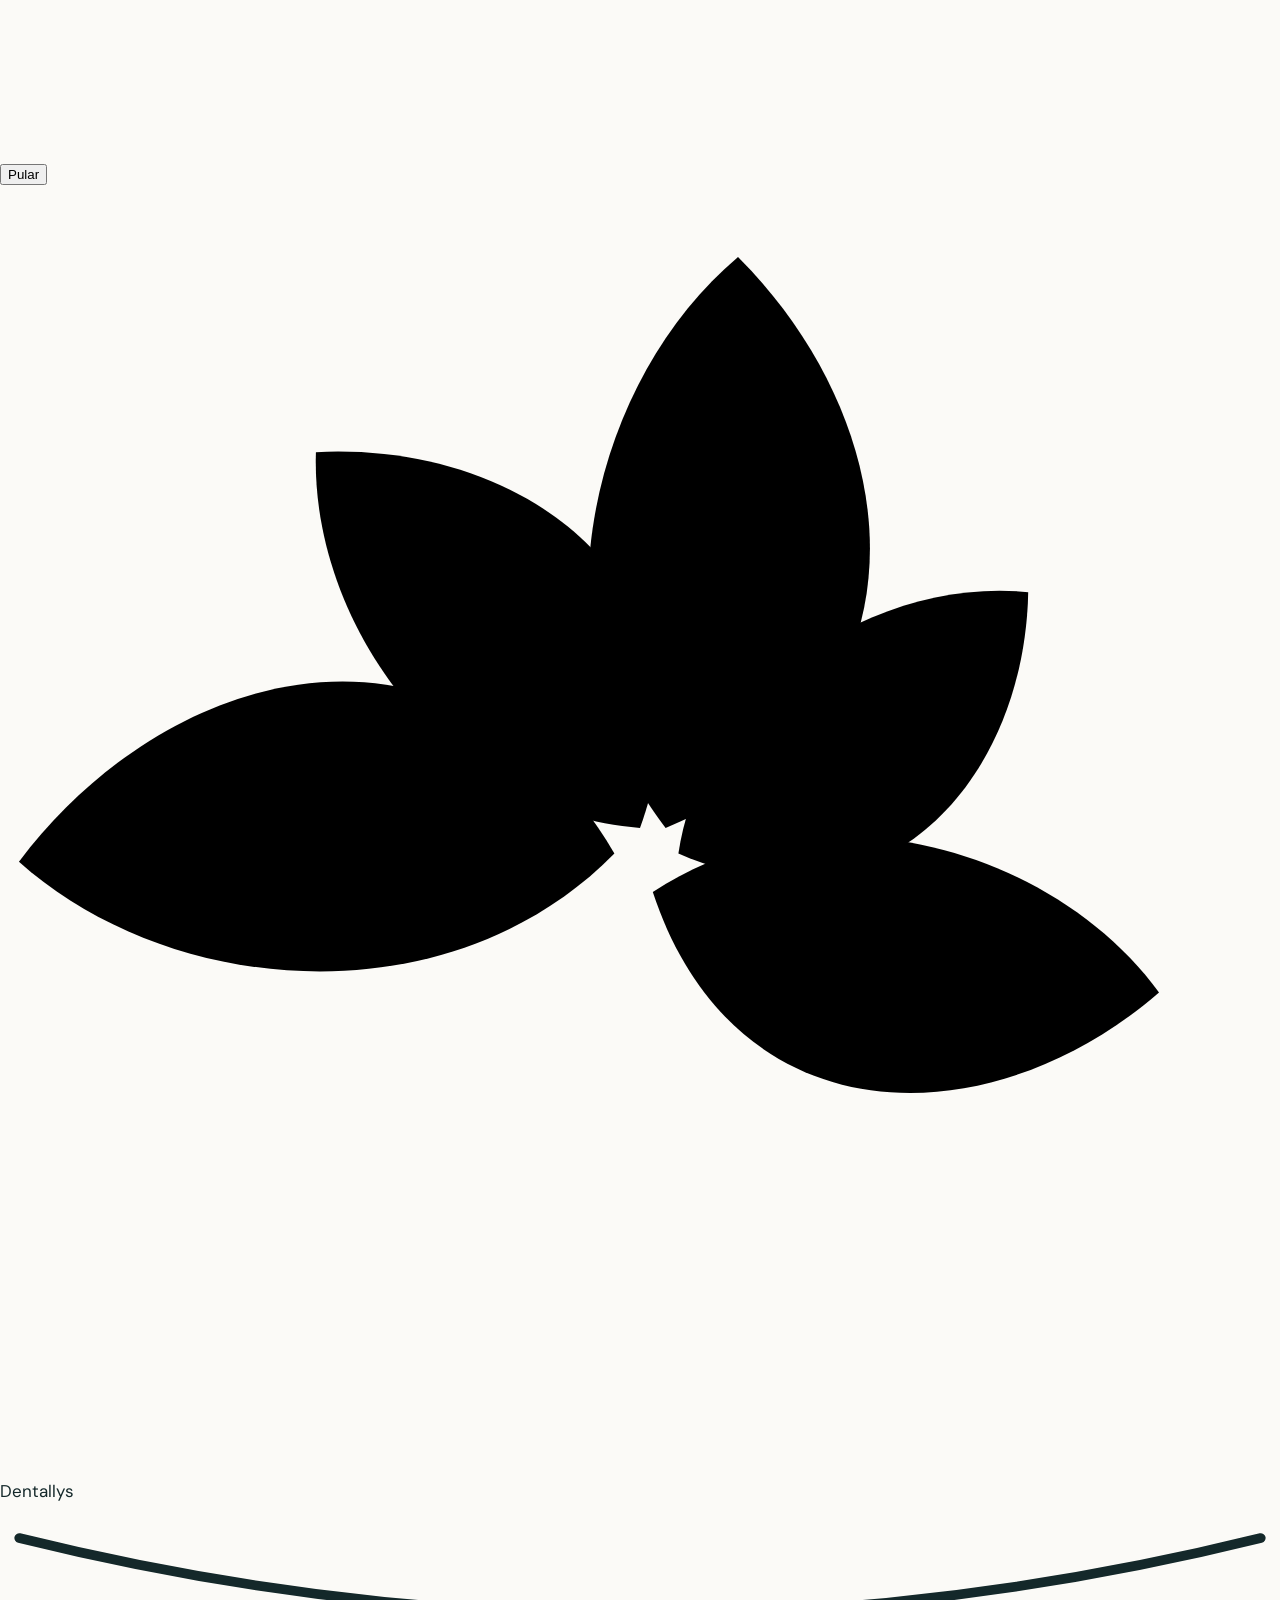
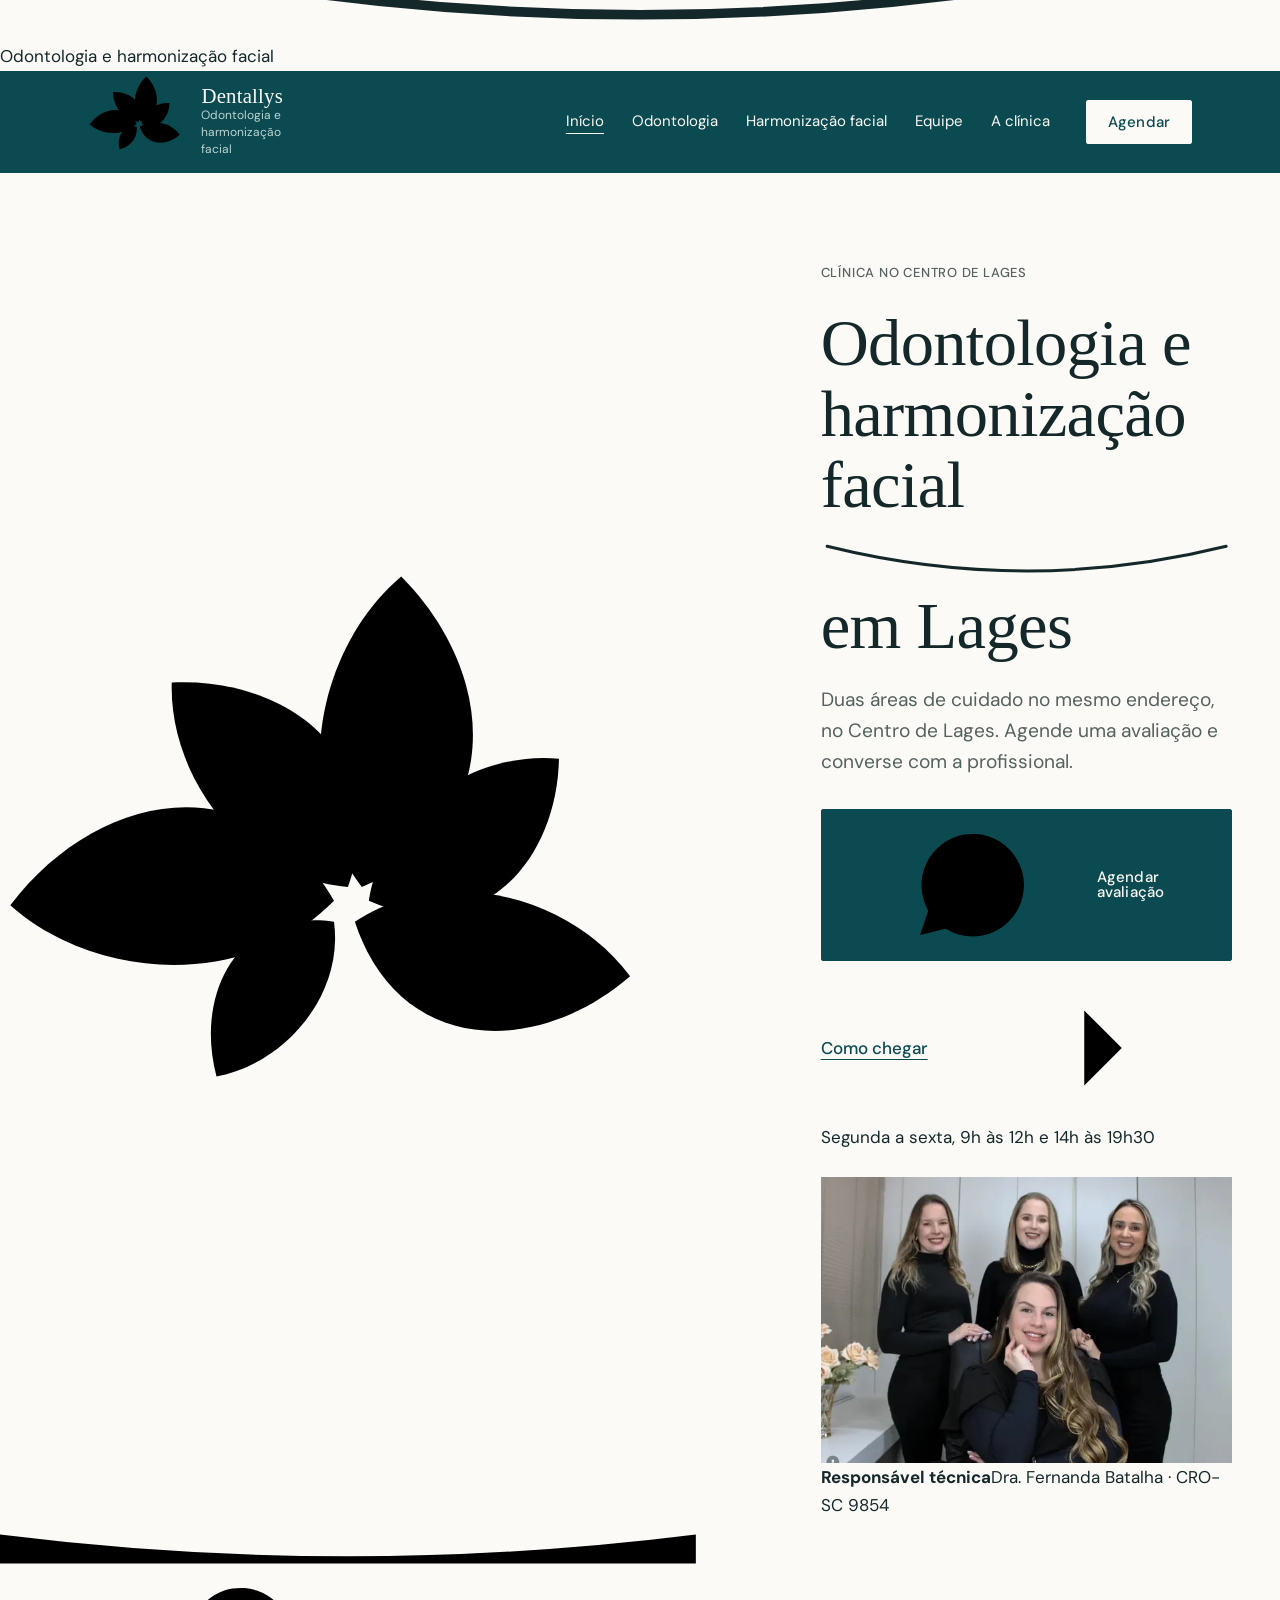
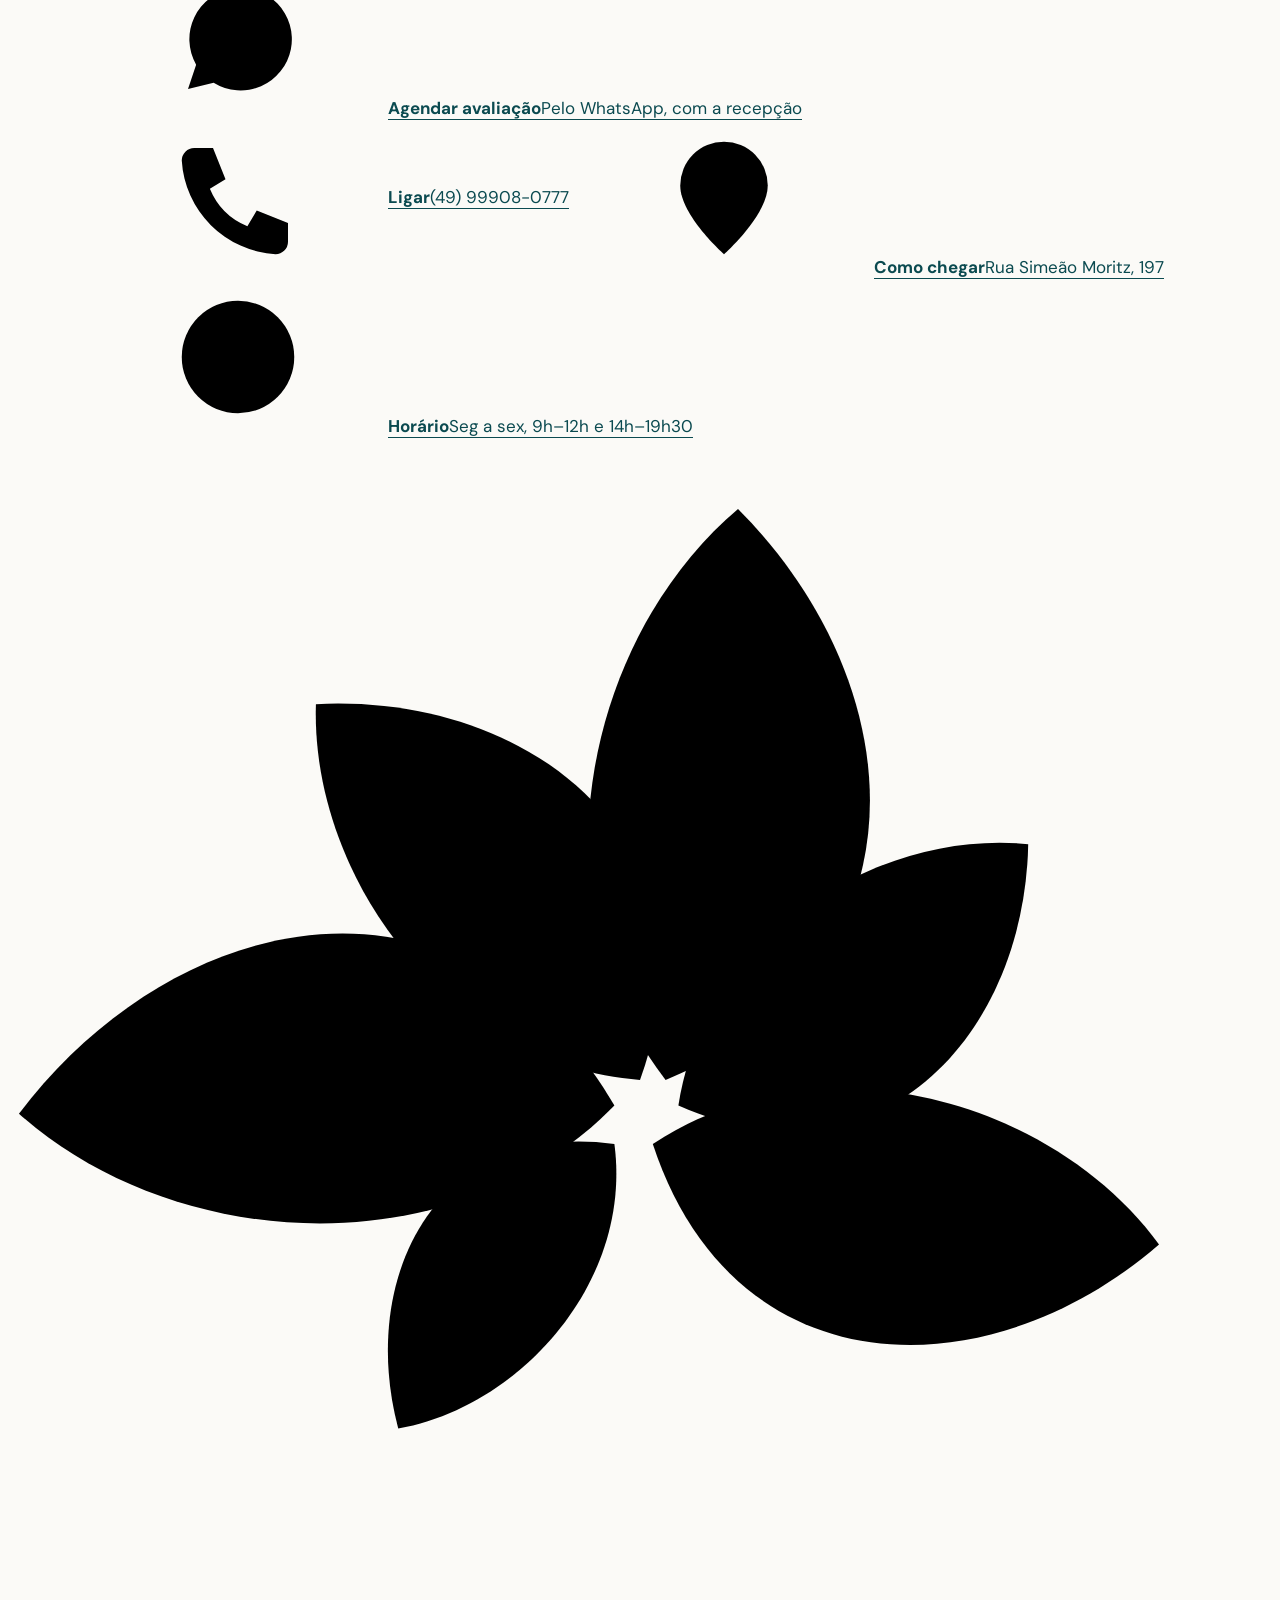
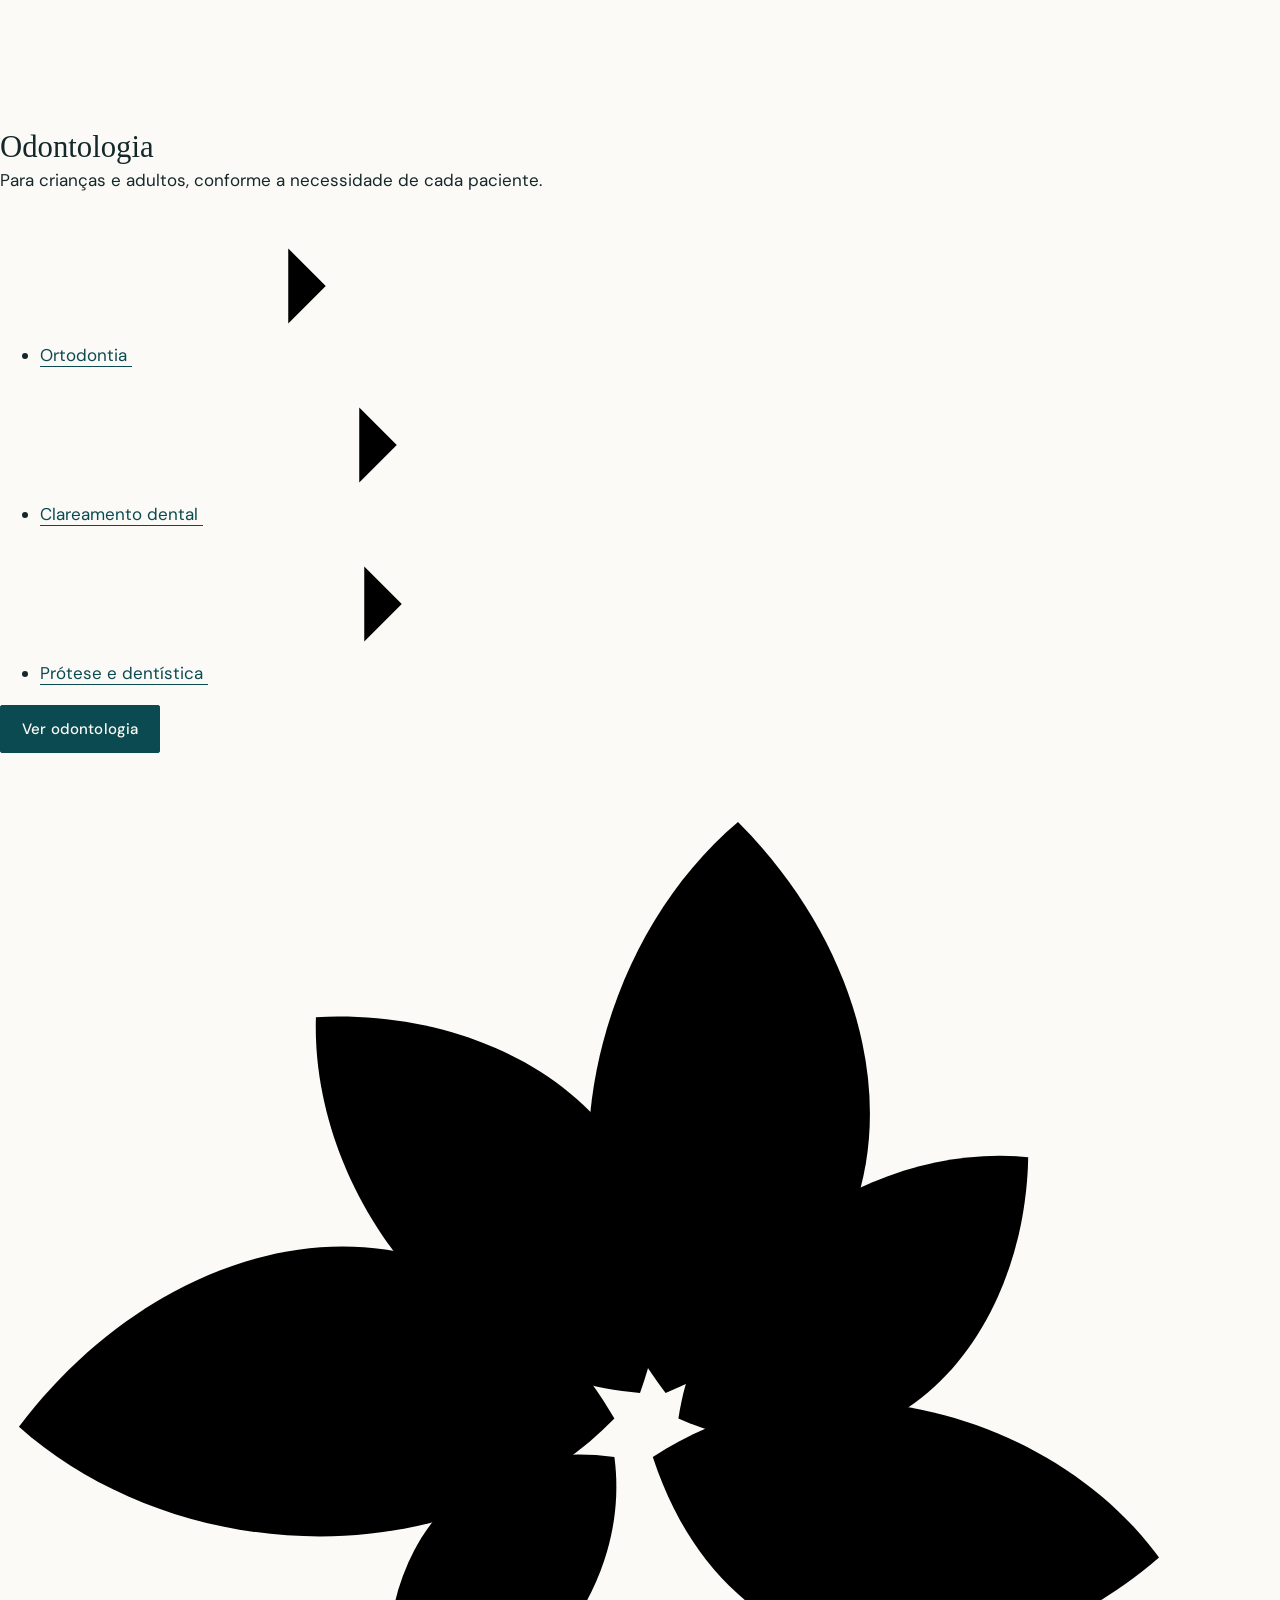
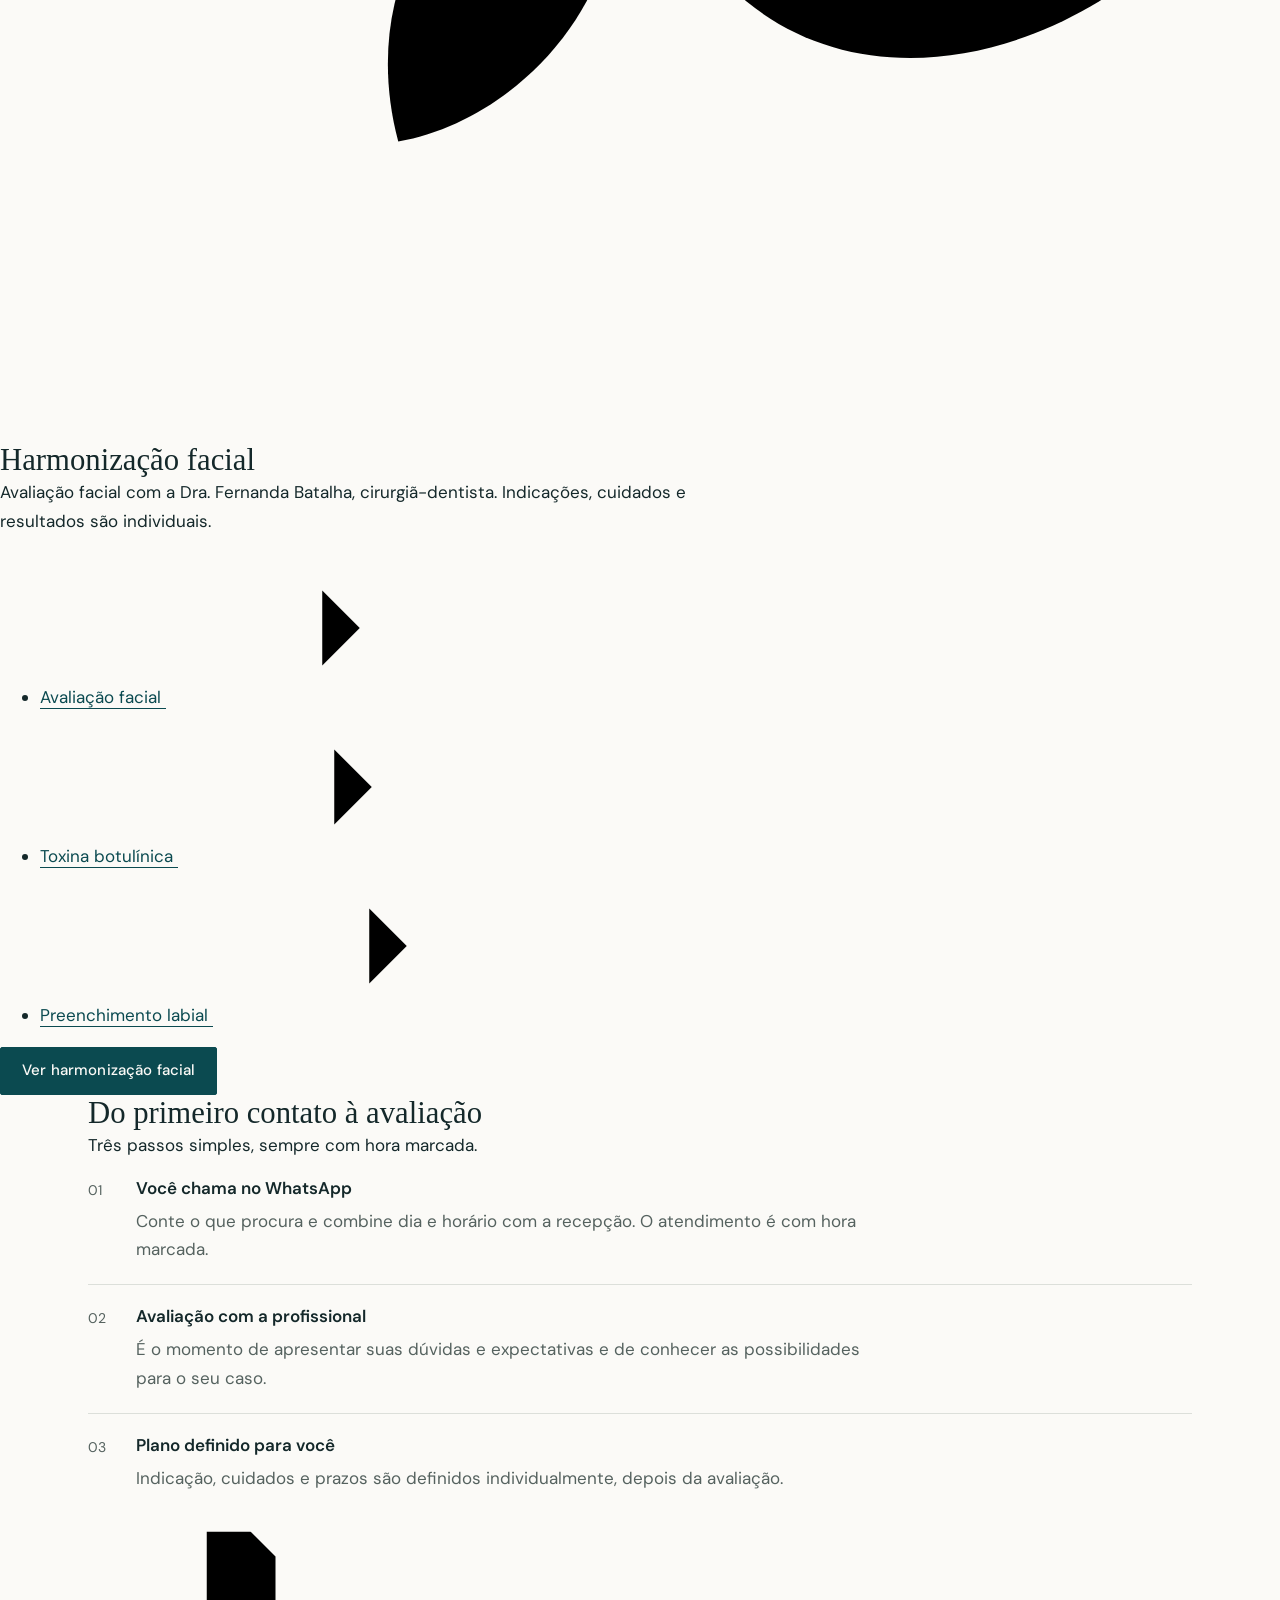
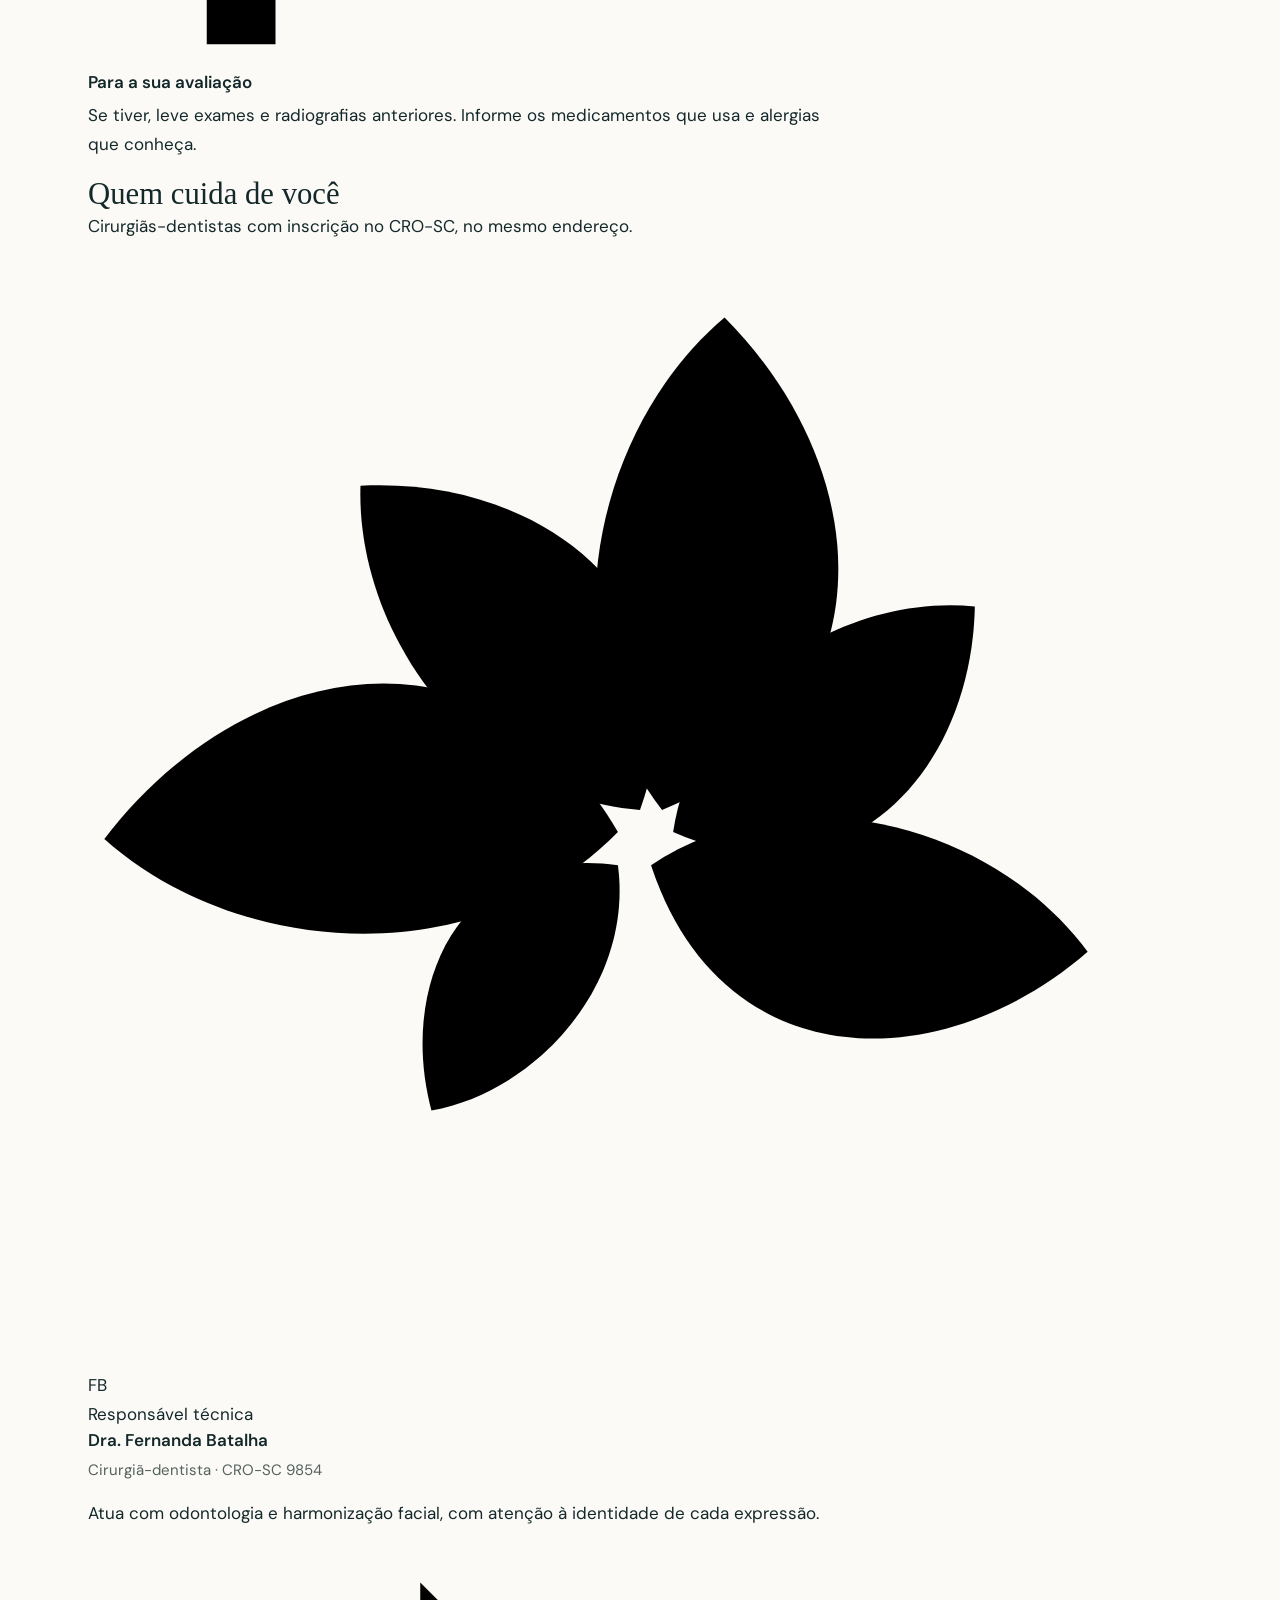
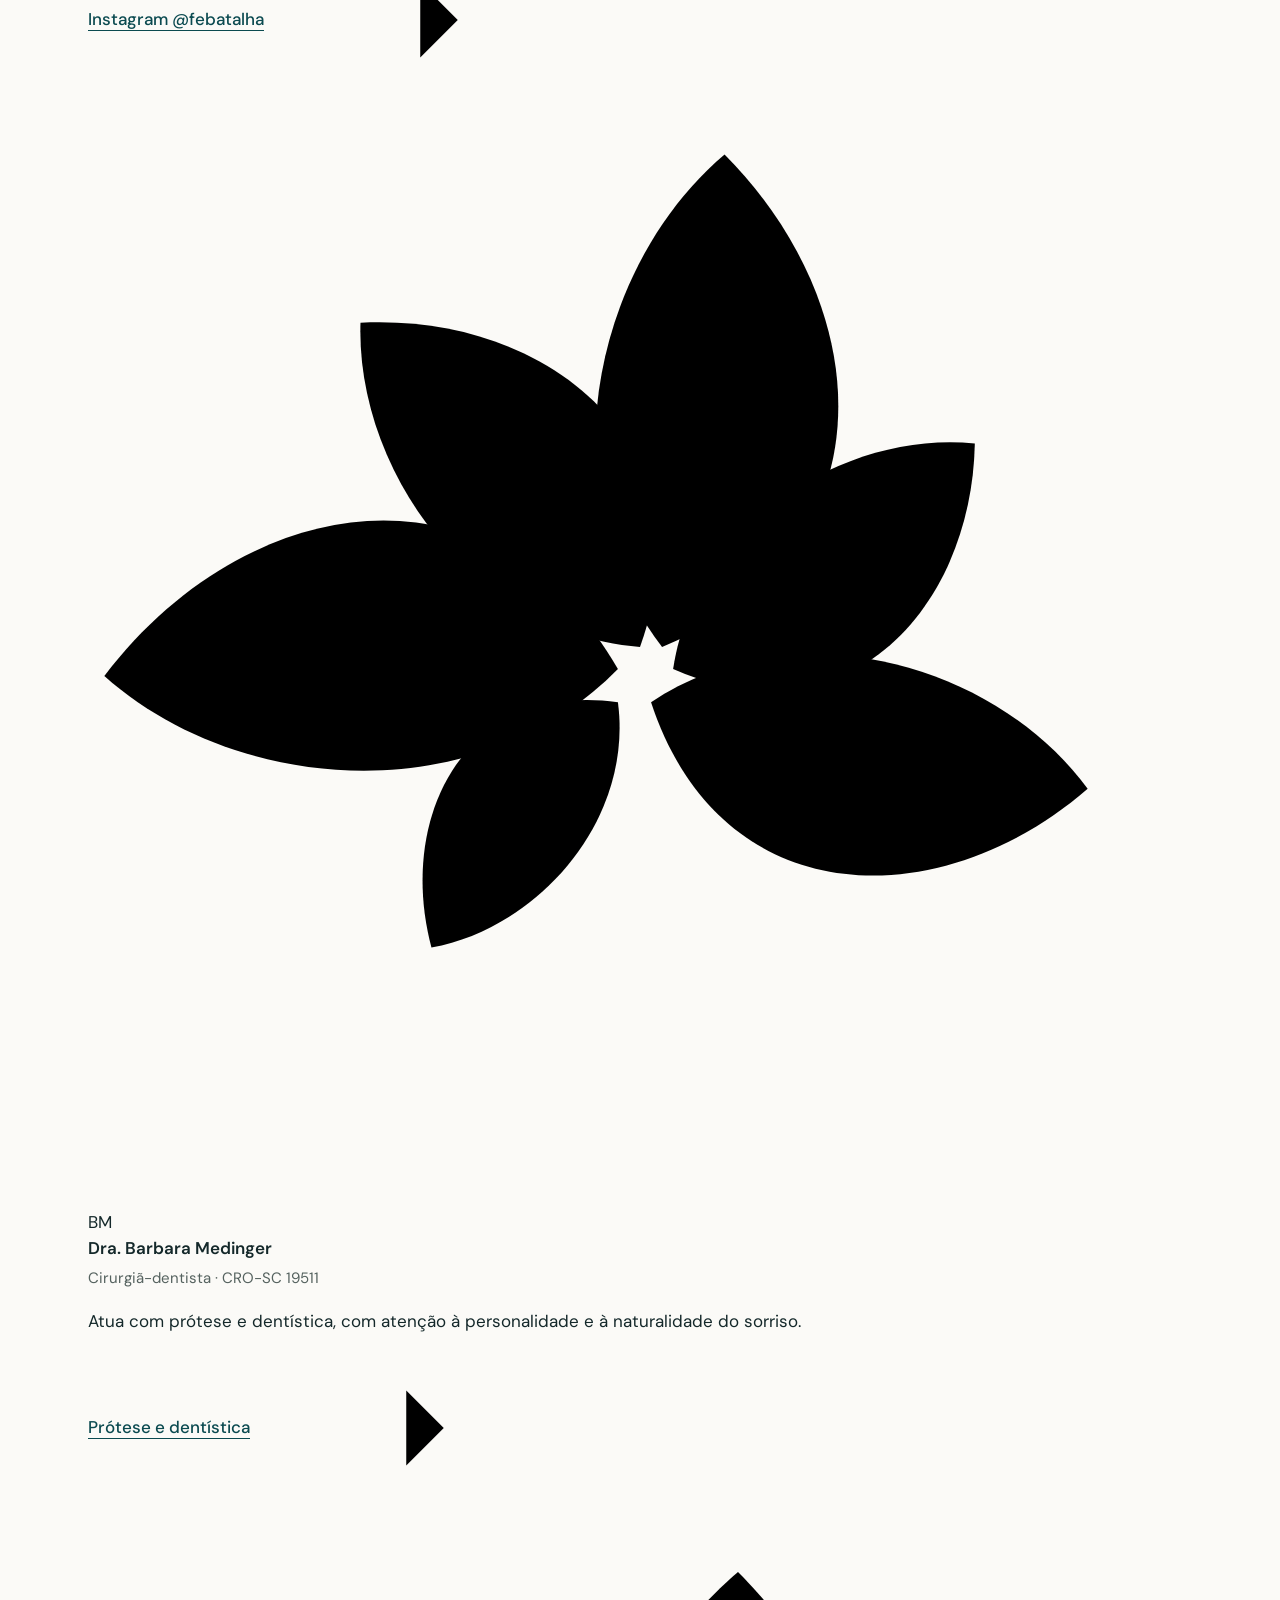
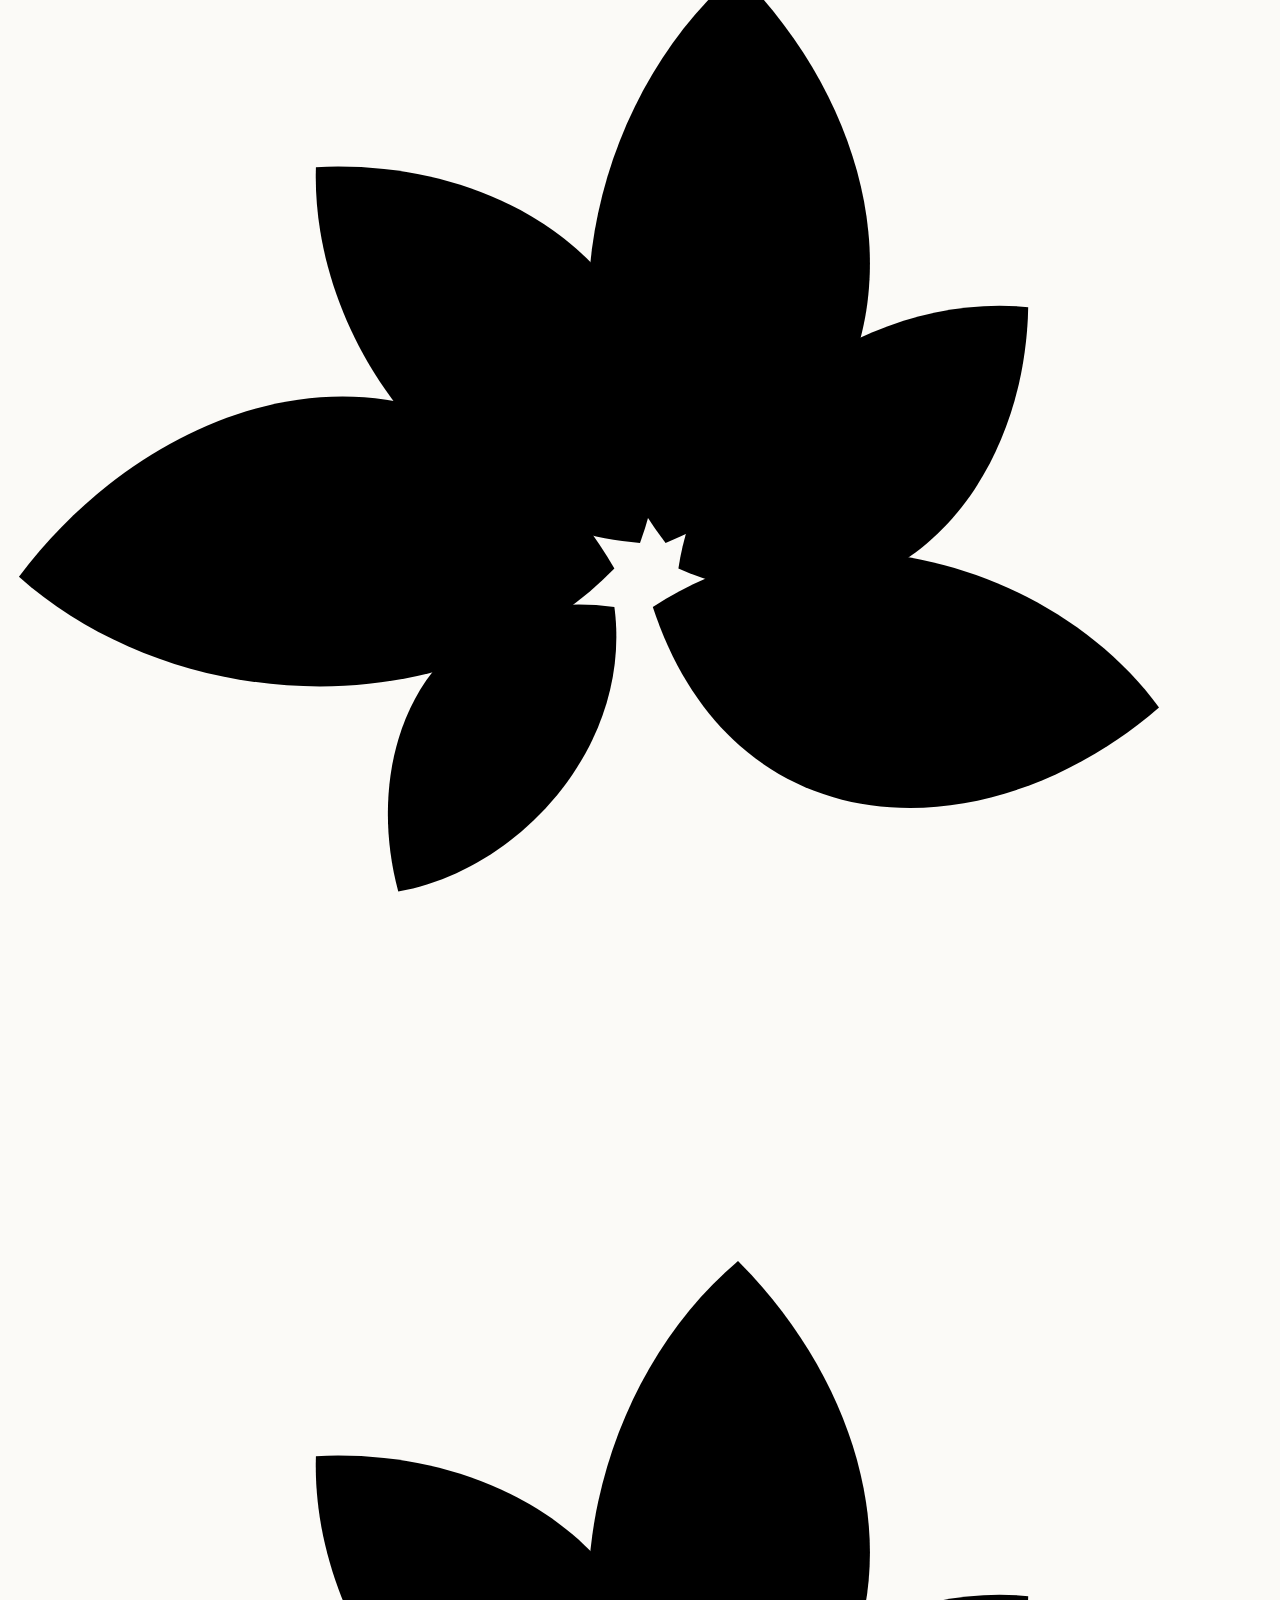
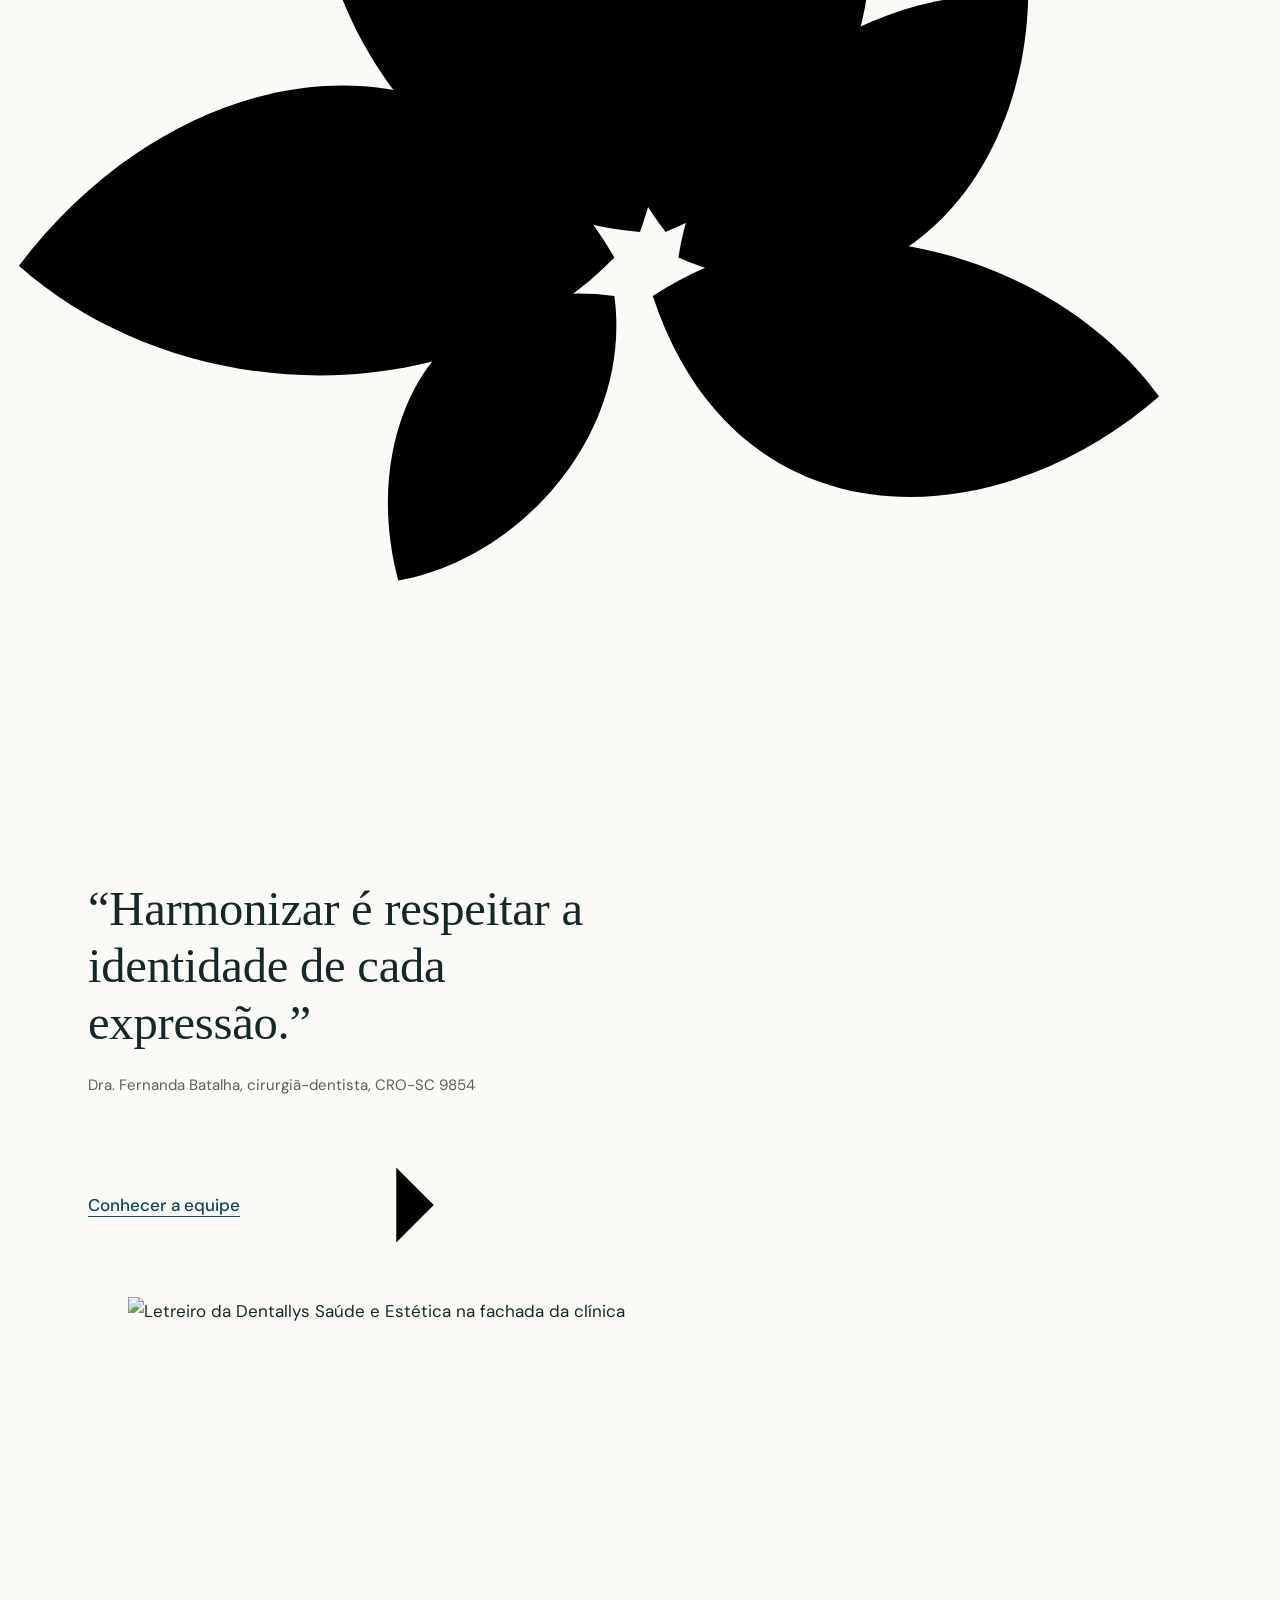
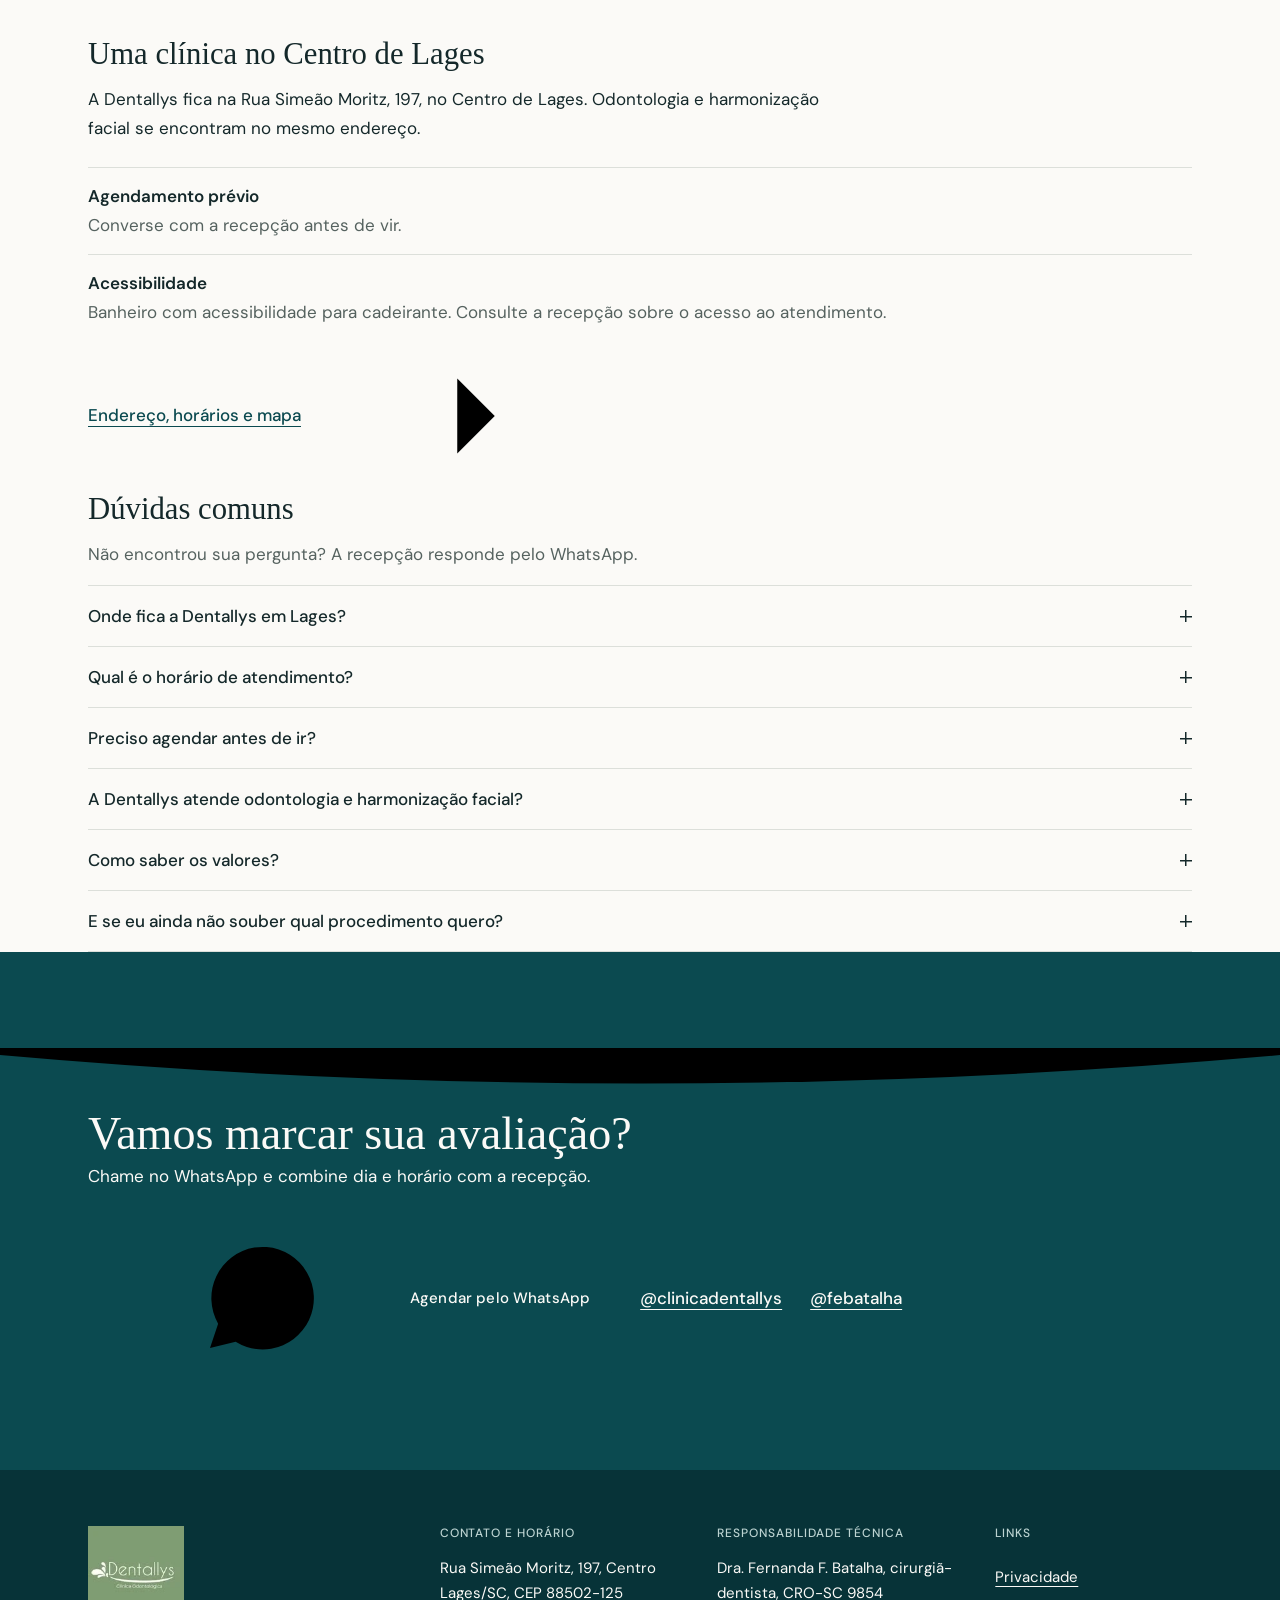
==== commit c46d34db: "Páginas reestruturadas: áreas coloridas, perfis, painéis, informações práticas; pendências fora do H" ====
--- a/index.html
+++ b/index.html
@@ -1,5 +1,5 @@
 <!doctype html>
-<html lang="pt-BR">
+<html lang="pt-BR" data-intro>
 <head>
 <meta charset="utf-8">
 <meta name="viewport" content="width=device-width, initial-scale=1">
@@ -7,7 +7,7 @@
 <meta name="description" content="Dentista no Centro de Lages: odontologia e harmonização facial na Dentallys. Rua Simeão Moritz, 197. Agende sua avaliação pelo WhatsApp.">
 <meta name="robots" content="index,follow,max-image-preview:large">
 <link rel="canonical" href="https://dentallys.vercel.app/">
-<meta name="theme-color" content="#0a4f55">
+<meta name="theme-color" content="#1d3a30">
 <meta property="og:type" content="website">
 <meta property="og:locale" content="pt_BR">
 <meta property="og:site_name" content="Dentallys">
@@ -24,10 +24,10 @@
 <meta name="twitter:image" content="https://dentallys.vercel.app/assets/og-dentallys.jpg">
 <link rel="icon" href="/assets/favicon-32.png" type="image/png" sizes="32x32">
 <link rel="apple-touch-icon" href="/assets/apple-touch-icon.png">
-<link rel="preload" href="/assets/fonts/newsreader-latin-wght-normal.woff2" as="font" type="font/woff2" crossorigin>
+<link rel="preload" href="/assets/fonts/fraunces-latin-standard-normal.woff2" as="font" type="font/woff2" crossorigin>
 <link rel="preload" href="/assets/fonts/dm-sans-latin-wght-normal.woff2" as="font" type="font/woff2" crossorigin>
 <link rel="stylesheet" href="/css/site.css">
-<script>document.documentElement.classList.add('js')</script>
+<script>(function(h){h.classList.add('js');try{if(h.hasAttribute('data-intro')&&!/[?&]sem-intro/.test(location.search)&&!matchMedia('(prefers-reduced-motion: reduce)').matches){var r=document.referrer;if(!r||new URL(r).host!==location.host)h.classList.add('intro-on')}}catch(e){}})(document.documentElement)</script>
 <script src="/js/site.js" defer></script>
 <script type="application/ld+json">
 {
@@ -220,88 +220,126 @@
 </head>
 <body>
 <a class="skip" href="#conteudo">Ir para o conteúdo</a>
+<svg class="sprite" aria-hidden="true" focusable="false"><defs>
+<symbol id="folha" viewBox="-4 -34 66 58"><path d="M0,0 C10,-22 38,-30 58,-22 C50,4 24,20 0,0 Z"/></symbol>
+<symbol id="folhas" viewBox="0 0 200 200"><use href="#folha" x="-4" y="-34" width="66" height="58" transform="translate(96 104) rotate(-160) scale(1.5)" style="fill:var(--l1)"/><use href="#folha" x="-4" y="-34" width="66" height="58" transform="translate(100 100) rotate(-110) scale(1.25)" style="fill:var(--l2)"/><use href="#folha" x="-4" y="-34" width="66" height="58" transform="translate(104 100) rotate(-62) scale(1.45)" style="fill:var(--l1)"/><use href="#folha" x="-4" y="-34" width="66" height="58" transform="translate(106 104) rotate(-16) scale(1.1)" style="fill:var(--l3)"/><use href="#folha" x="-4" y="-34" width="66" height="58" transform="translate(102 110) rotate(32) scale(1.3)" style="fill:var(--l2)"/><use href="#folha" x="-4" y="-34" width="66" height="58" transform="translate(96 110) rotate(148) scale(.9)" style="fill:var(--l3)"/></symbol>
+<symbol id="arco" viewBox="0 0 400 40"><path pathLength="100" d="M6 10 Q200 58 394 10" fill="none" stroke="currentColor" stroke-width="3" stroke-linecap="round" vector-effect="non-scaling-stroke"/></symbol>
+<symbol id="i-wa" viewBox="0 0 24 24"><path d="M4 20l1.3-3.9A8.2 8.2 0 1 1 8.1 19z"/><path d="M9 8.8c0 3.4 2.8 6.2 6.2 6.2l1-1.6-2-1-1 .8a4 4 0 0 1-2.2-2.2l.8-1-1-2z"/></symbol>
+<symbol id="i-tel" viewBox="0 0 24 24"><path d="M5 4h3l2 5-2.5 1.5a11 11 0 0 0 6 6L15 14l5 2v3a2 2 0 0 1-2 2A16 16 0 0 1 3 6a2 2 0 0 1 2-2z"/></symbol>
+<symbol id="i-pin" viewBox="0 0 24 24"><path d="M12 21s-7-6.2-7-11a7 7 0 0 1 14 0c0 4.8-7 11-7 11z"/><circle cx="12" cy="10" r="2.5"/></symbol>
+<symbol id="i-clock" viewBox="0 0 24 24"><circle cx="12" cy="12" r="9"/><path d="M12 7v5l3 2"/></symbol>
+<symbol id="i-arrow" viewBox="0 0 24 24"><path d="M5 12h14M13 6l6 6-6 6"/></symbol>
+<symbol id="i-user" viewBox="0 0 24 24"><circle cx="12" cy="8" r="4"/><path d="M4 21a8 8 0 0 1 16 0"/></symbol>
+<symbol id="i-doc" viewBox="0 0 24 24"><path d="M7 3h7l4 4v14H7z"/><path d="M14 3v4h4M10 12h5M10 16h5"/></symbol>
+</defs></svg>
+<div id="intro" role="dialog" aria-label="Abertura Dentallys">
+<button class="intro-skip" type="button">Pular</button>
+<div class="intro-mark">
+<svg class="intro-leaves" viewBox="0 0 200 200" aria-hidden="true"><g transform="translate(96 104) rotate(-160) scale(1.5)"><use href="#folha" x="-4" y="-34" width="66" height="58" style="fill:var(--l1)"/></g><g transform="translate(100 100) rotate(-110) scale(1.25)"><use href="#folha" x="-4" y="-34" width="66" height="58" style="fill:var(--l2)"/></g><g transform="translate(104 100) rotate(-62) scale(1.45)"><use href="#folha" x="-4" y="-34" width="66" height="58" style="fill:var(--l1)"/></g><g transform="translate(106 104) rotate(-16) scale(1.1)"><use href="#folha" x="-4" y="-34" width="66" height="58" style="fill:var(--l3)"/></g><g transform="translate(102 110) rotate(32) scale(1.3)"><use href="#folha" x="-4" y="-34" width="66" height="58" style="fill:var(--l2)"/></g></svg>
+<span class="intro-name">Dentallys</span>
+<svg class="intro-arc" viewBox="0 0 400 40" aria-hidden="true"><path pathLength="100" d="M6 10 Q200 58 394 10" fill="none" stroke="currentColor" stroke-width="3" stroke-linecap="round"/></svg>
+<span class="intro-sub">Odontologia e harmonização facial</span>
+</div>
+</div>
 <header class="site-header">
 <div class="header-in">
-<a class="brand" href="/"><img src="/assets/img/logo-96.webp" width="48" height="48" alt="Logotipo da Dentallys"><span><span class="brand-name">Dentallys</span><span class="brand-sub">Odontologia e harmonização facial</span></span></a>
+<a class="brand" href="/" aria-label="Dentallys, página inicial"><svg class="brand-mark" viewBox="0 0 200 200" aria-hidden="true"><use href="#folhas"/></svg><span><span class="brand-name">Dentallys</span><span class="brand-sub">Odontologia e harmonização facial</span></span></a>
 <button class="menu-btn" type="button" aria-expanded="false" aria-controls="menu">Menu</button>
 <nav class="site-nav" id="menu" aria-label="Principal">
-<ul><li><a href="/" aria-current="page">Início</a></li><li><a href="/odontologia">Odontologia</a></li><li data-area="harmonizacao"><a href="/harmonizacao-facial">Harmonização facial</a></li><li><a href="/equipe">Equipe</a></li><li><a href="/a-clinica">A clínica</a></li><li class="nav-extra"><a href="tel:+5549999080777">Ligar: (49) 99908-0777</a></li><li class="nav-extra"><a href="https://www.google.com/maps/search/?api=1&query=Dentallys+Rua+Simeao+Moritz+197+Lages+SC" target="_blank" rel="noopener noreferrer">Como chegar</a></li><li><a class="btn" href="https://wa.me/5549999080777?text=Ol%C3%A1%21%20Gostaria%20de%20agendar%20uma%20avalia%C3%A7%C3%A3o%20na%20Dentallys." target="_blank" rel="noopener noreferrer">Agendar avaliação</a></li></ul>
+<ul><li><a href="/" aria-current="page">Início</a></li><li><a href="/odontologia">Odontologia</a></li><li data-area="harmonizacao"><a href="/harmonizacao-facial">Harmonização facial</a></li><li><a href="/equipe">Equipe</a></li><li><a href="/a-clinica">A clínica</a></li><li class="nav-extra"><a href="tel:+5549999080777">Ligar: (49) 99908-0777</a></li><li class="nav-extra"><a href="https://www.google.com/maps/search/?api=1&query=Dentallys+Rua+Simeao+Moritz+197+Lages+SC" target="_blank" rel="noopener noreferrer">Como chegar</a></li><li><a class="btn btn-white" href="https://wa.me/5549999080777?text=Ol%C3%A1%21%20Gostaria%20de%20agendar%20uma%20avalia%C3%A7%C3%A3o%20na%20Dentallys." target="_blank" rel="noopener noreferrer">Agendar</a></li></ul>
 </nav>
 </div>
 </header>
 <main id="conteudo">
-<section class="hero wrap" aria-labelledby="h1">
+<section class="hero" aria-labelledby="h1">
+<div class="leaves on-dark" aria-hidden="true"><svg viewBox="0 0 200 200"><use href="#folhas"/></svg></div>
+<div class="wrap hero-grid">
 <div class="hero-text">
-<p class="eyebrow">Dentallys · Centro de Lages, SC</p>
-<h1 id="h1">Odontologia e harmonização facial em Lages</h1>
-<p class="lead">Duas áreas de cuidado, uma equipe e um único endereço no Centro. Agende uma avaliação e converse com a profissional sobre o que você procura.</p>
-<div class="actions"><a class="btn" href="https://wa.me/5549999080777?text=Ol%C3%A1%21%20Gostaria%20de%20agendar%20uma%20avalia%C3%A7%C3%A3o%20na%20Dentallys." target="_blank" rel="noopener noreferrer">Agendar avaliação</a><a class="tlink" href="/equipe">Conhecer a equipe</a></div>
-</div>
-<figure class="hero-photo"><img src="/assets/img/equipe-904.webp" srcset="/assets/img/equipe-640.webp 640w, /assets/img/equipe-904.webp 904w" sizes="(max-width: 860px) calc(100vw - 52px), 560px" width="904" height="627" fetchpriority="high" alt="Equipe da Dentallys reunida no consultório, em Lages"><figcaption>A equipe Dentallys no consultório.</figcaption></figure>
-<ul class="facts"><li><span>Endereço</span>Rua Simeão Moritz, 197, Centro</li><li><span>Horário</span>Segunda a sexta, 9h às 12h e 14h às 19h30</li><li><span>Agenda</span>Atendimento com hora marcada</li></ul>
-</section>
-<section class="row wrap reveal" aria-labelledby="areas-t">
-<h2 id="areas-t">Duas áreas de cuidado, no mesmo endereço</h2>
-<div class="cols">
-<div><h3>Odontologia</h3><p>Ortodontia, clareamento dental, prótese e dentística. Para crianças e adultos, conforme a necessidade de cada paciente.</p><a class="tlink" href="/odontologia">Ver odontologia →</a></div>
-<div data-area="harmonizacao"><h3>Harmonização facial</h3><p>Avaliação facial com a Dra. Fernanda Batalha, cirurgiã-dentista. Indicações, cuidados e resultados são individuais.</p><a class="tlink" href="/harmonizacao-facial">Ver harmonização facial →</a></div>
-</div>
-</section>
-<section class="row wrap reveal" aria-labelledby="passos-t">
-<h2 id="passos-t">Como funciona o primeiro atendimento</h2>
-<ol class="steps">
+<p class="eyebrow">Clínica no Centro de Lages</p>
+<h1 id="h1">Odontologia e <span class="kw">harmonização facial<svg viewBox="0 0 400 40" preserveAspectRatio="none" aria-hidden="true"><path pathLength="100" d="M6 10 Q200 58 394 10" fill="none" stroke="currentColor" stroke-width="3" stroke-linecap="round" vector-effect="non-scaling-stroke"/></svg></span> em Lages</h1>
+<p class="lead">Duas áreas de cuidado no mesmo endereço, no Centro de Lages. Agende uma avaliação e converse com a profissional.</p>
+<div class="actions"><a class="btn btn-white" href="https://wa.me/5549999080777?text=Ol%C3%A1%21%20Gostaria%20de%20agendar%20uma%20avalia%C3%A7%C3%A3o%20na%20Dentallys." target="_blank" rel="noopener noreferrer"><svg class="ico" aria-hidden="true" focusable="false"><use href="#i-wa"/></svg>Agendar avaliação</a><a class="tlink" href="https://www.google.com/maps/search/?api=1&query=Dentallys+Rua+Simeao+Moritz+197+Lages+SC" target="_blank" rel="noopener noreferrer">Como chegar <svg class="ico" aria-hidden="true" focusable="false"><use href="#i-arrow"/></svg></a></div>
+<p class="chip" data-status><span class="dot" aria-hidden="true"></span><span class="st">Segunda a sexta, 9h às 12h e 14h às 19h30</span></p>
+</div>
+<figure class="hero-photo"><img src="/assets/img/equipe-904.webp" srcset="/assets/img/equipe-640.webp 640w, /assets/img/equipe-904.webp 904w" sizes="(max-width: 900px) calc(100vw - 52px), 600px" width="904" height="605" fetchpriority="high" alt="Equipe da Dentallys reunida no consultório, em Lages"><div class="seal"><strong>Responsável técnica</strong>Dra. Fernanda Batalha · CRO-SC 9854</div></figure>
+</div>
+<svg class="hero-curve" viewBox="0 0 1440 90" preserveAspectRatio="none" aria-hidden="true"><path d="M0 90 V30 Q720 120 1440 30 V90 Z"/></svg>
+</section>
+<div class="wrap shortcuts">
+<a class="shortcut" href="https://wa.me/5549999080777?text=Ol%C3%A1%21%20Gostaria%20de%20agendar%20uma%20avalia%C3%A7%C3%A3o%20na%20Dentallys." target="_blank" rel="noopener noreferrer"><svg class="ico" aria-hidden="true" focusable="false"><use href="#i-wa"/></svg><span><strong>Agendar avaliação</strong><span>Pelo WhatsApp, com a recepção</span></span></a>
+<a class="shortcut" href="tel:+5549999080777"><svg class="ico" aria-hidden="true" focusable="false"><use href="#i-tel"/></svg><span><strong>Ligar</strong><span>(49) 99908-0777</span></span></a>
+<a class="shortcut" href="https://www.google.com/maps/search/?api=1&query=Dentallys+Rua+Simeao+Moritz+197+Lages+SC" target="_blank" rel="noopener noreferrer"><svg class="ico" aria-hidden="true" focusable="false"><use href="#i-pin"/></svg><span><strong>Como chegar</strong><span>Rua Simeão Moritz, 197</span></span></a>
+<a class="shortcut" href="/a-clinica"><svg class="ico" aria-hidden="true" focusable="false"><use href="#i-clock"/></svg><span><strong>Horário</strong><span>Seg a sex, 9h–12h e 14h–19h30</span></span></a>
+</div>
+<div class="areas">
+<section class="area area-odonto" aria-labelledby="odonto-t"><div class="leaves " aria-hidden="true"><svg viewBox="0 0 200 200"><use href="#folhas"/></svg></div>
+<div class="area-in reveal"><h2 id="odonto-t">Odontologia</h2><p>Para crianças e adultos, conforme a necessidade de cada paciente.</p>
+<ul class="proc"><li><a href="/odontologia#ortodontia">Ortodontia <svg class="ico" aria-hidden="true" focusable="false"><use href="#i-arrow"/></svg></a></li><li><a href="/odontologia#clareamento">Clareamento dental <svg class="ico" aria-hidden="true" focusable="false"><use href="#i-arrow"/></svg></a></li><li><a href="/odontologia#protese-dentistica">Prótese e dentística <svg class="ico" aria-hidden="true" focusable="false"><use href="#i-arrow"/></svg></a></li></ul>
+<a class="btn" href="/odontologia">Ver odontologia</a></div>
+</section>
+<section class="area area-face" data-area="harmonizacao" aria-labelledby="face-t"><div class="leaves " aria-hidden="true"><svg viewBox="0 0 200 200"><use href="#folhas"/></svg></div>
+<div class="area-in reveal"><h2 id="face-t">Harmonização facial</h2><p>Avaliação facial com a Dra. Fernanda Batalha, cirurgiã-dentista. Indicações, cuidados e resultados são individuais.</p>
+<ul class="proc"><li><a href="/harmonizacao-facial#avaliacao">Avaliação facial <svg class="ico" aria-hidden="true" focusable="false"><use href="#i-arrow"/></svg></a></li><li><a href="/harmonizacao-facial#procedimentos">Toxina botulínica <svg class="ico" aria-hidden="true" focusable="false"><use href="#i-arrow"/></svg></a></li><li><a href="/harmonizacao-facial#procedimentos">Preenchimento labial <svg class="ico" aria-hidden="true" focusable="false"><use href="#i-arrow"/></svg></a></li></ul>
+<a class="btn" href="/harmonizacao-facial">Ver harmonização facial</a></div>
+</section>
+</div>
+<section class="sec" aria-labelledby="passos-t">
+<div class="wrap">
+<div class="sec-head reveal"><h2 id="passos-t">Do primeiro contato à avaliação</h2><p>Três passos simples, sempre com hora marcada.</p></div>
+<ol class="steps reveal">
 <li><h3>Você chama no WhatsApp</h3><p>Conte o que procura e combine dia e horário com a recepção. O atendimento é com hora marcada.</p></li>
 <li><h3>Avaliação com a profissional</h3><p>É o momento de apresentar suas dúvidas e expectativas e de conhecer as possibilidades para o seu caso.</p></li>
 <li><h3>Plano definido para você</h3><p>Indicação, cuidados e prazos são definidos individualmente, depois da avaliação.</p></li>
 </ol>
-</section>
-<section class="quote-wrap wrap reveal" data-area="harmonizacao" aria-label="Frase da Dra. Fernanda Batalha">
+<div class="tip reveal home-tip"><svg class="ico" aria-hidden="true" focusable="false"><use href="#i-doc"/></svg><div><h3>Para a sua avaliação</h3><p>Se tiver, leve exames e radiografias anteriores. Informe os medicamentos que usa e alergias que conheça.</p></div></div>
+</div>
+</section>
+<section class="sec" style="padding-top:0" aria-labelledby="equipe-t">
+<div class="wrap">
+<div class="sec-head reveal"><h2 id="equipe-t">Quem cuida de você</h2><p>Cirurgiãs-dentistas com inscrição no CRO-SC, no mesmo endereço.</p></div>
+<div class="people reveal"><article class="profile" id="fernanda"><div class="portrait" aria-hidden="true"><div class="leaves " aria-hidden="true"><svg viewBox="0 0 200 200"><use href="#folhas"/></svg></div><span class="initials">FB</span></div><div><span class="badge">Responsável técnica</span><h3>Dra. Fernanda Batalha</h3><p class="role">Cirurgiã-dentista · CRO-SC 9854</p><p>Atua com odontologia e <span data-area="harmonizacao">harmonização facial, </span>com atenção à identidade de cada expressão.</p><a class="tlink" href="https://www.instagram.com/febatalha/" target="_blank" rel="noopener noreferrer">Instagram @febatalha <svg class="ico" aria-hidden="true" focusable="false"><use href="#i-arrow"/></svg></a></div></article><article class="profile" id="barbara"><div class="portrait" aria-hidden="true"><div class="leaves " aria-hidden="true"><svg viewBox="0 0 200 200"><use href="#folhas"/></svg></div><span class="initials">BM</span></div><div><h3>Dra. Barbara Medinger</h3><p class="role">Cirurgiã-dentista · CRO-SC 19511</p><p>Atua com prótese e dentística, com atenção à personalidade e à naturalidade do sorriso.</p><a class="tlink" href="/odontologia#protese-dentistica">Prótese e dentística <svg class="ico" aria-hidden="true" focusable="false"><use href="#i-arrow"/></svg></a></div></article></div>
+</div>
+</section>
+<section class="quote-panel dark" data-area="harmonizacao" aria-label="Frase da Dra. Fernanda Batalha">
+<div class="leaves on-dark" aria-hidden="true"><svg viewBox="0 0 200 200"><use href="#folhas"/></svg></div><div class="leaves on-dark r" aria-hidden="true"><svg viewBox="0 0 200 200"><use href="#folhas"/></svg></div>
+<div class="wrap reveal">
 <blockquote class="quote">“Harmonizar é respeitar a identidade de cada expressão.”</blockquote>
 <p class="quote-by">Dra. Fernanda Batalha, cirurgiã-dentista, CRO-SC 9854</p>
-</section>
-<section class="row wrap reveal" aria-labelledby="equipe-t">
-<h2 id="equipe-t">Cirurgiãs-dentistas da Dentallys</h2>
-<div class="cols">
-<div><h3>Dra. Fernanda Batalha</h3><p class="role">Cirurgiã-dentista · CRO-SC 9854 · Responsável técnica</p><p>Atua com odontologia e <span data-area="harmonizacao">harmonização facial, </span>com atenção à identidade de cada expressão.</p></div>
-<div><h3>Dra. Barbara Medinger</h3><p class="role">Cirurgiã-dentista · CRO-SC 19511</p><p>Atua com prótese e dentística, com atenção à personalidade e à naturalidade do sorriso.</p></div>
-</div>
-<a class="tlink" href="/equipe">Ver equipe completa →</a>
-</section>
-<section class="row wrap reveal" aria-labelledby="clinica-t">
+<div class="actions"><a class="tlink" href="/equipe">Conhecer a equipe <svg class="ico" aria-hidden="true" focusable="false"><use href="#i-arrow"/></svg></a></div>
+</div>
+</section>
+<section class="sec" aria-labelledby="clinica-t">
+<div class="wrap clinic">
+<figure class="reveal"><img src="/assets/img/placa-708.webp" width="708" height="322" loading="lazy" decoding="async" alt="Letreiro da Dentallys Saúde e Estética na fachada da clínica"></figure>
+<div class="reveal">
 <h2 id="clinica-t">Uma clínica no Centro de Lages</h2>
-<div class="media">
-<img src="/assets/img/fachada-1000.webp" srcset="/assets/img/fachada-640.webp 640w, /assets/img/fachada-1000.webp 1000w" sizes="(max-width: 760px) calc(100vw - 32px), 460px" width="1000" height="1333" loading="lazy" decoding="async" alt="Fachada da Dentallys na Rua Simeão Moritz, 197, no Centro de Lages">
-<div>
-<p>A Dentallys fica na Rua Simeão Moritz, 197. <!-- PENDENTE: confirmar tempo de existência --> Há mais de 20 anos, faz parte da história de sorrisos em Lages. Hoje, odontologia e harmonização facial se encontram no mesmo endereço.</p>
+<p style="margin-top:.8rem">A Dentallys fica na Rua Simeão Moritz, 197, no Centro de Lages. Odontologia e harmonização facial se encontram no mesmo endereço.</p>
 <dl class="facts-dl">
 <div><dt>Agendamento prévio</dt><dd>Converse com a recepção antes de vir.</dd></div>
-<!-- PENDENTE: confirmar acessibilidade -->
 <div><dt>Acessibilidade</dt><dd>Banheiro com acessibilidade para cadeirante. Consulte a recepção sobre o acesso ao atendimento.</dd></div>
 </dl>
-<a class="tlink" href="/a-clinica">Endereço, horários e mapa →</a>
-</div>
-</div>
-</section>
-<section class="row wrap reveal" aria-labelledby="faq-t"><h2 id="faq-t">Perguntas frequentes</h2><div class="faq">
+<a class="tlink" href="/a-clinica">Endereço, horários e mapa <svg class="ico" aria-hidden="true" focusable="false"><use href="#i-arrow"/></svg></a>
+</div>
+</div>
+</section>
+<section class="sec" id="duvidas" aria-labelledby="faq-t"><div class="wrap faq-grid"><div class="reveal"><h2 id="faq-t">Dúvidas comuns</h2><p class="muted" style="margin-top:.8rem">Não encontrou sua pergunta? A recepção responde pelo WhatsApp.</p></div><div class="faq reveal">
 <details><summary>Onde fica a Dentallys em Lages?</summary><p>Na Rua Simeão Moritz, 197, Centro, Lages (SC), CEP 88502-125.</p></details>
 <details><summary>Qual é o horário de atendimento?</summary><p>De segunda a sexta, das 9h às 12h e das 14h às 19h30. Aos sábados e domingos a clínica fica fechada.</p></details>
 <details><summary>Preciso agendar antes de ir?</summary><p>Sim. O atendimento é com hora marcada. Envie uma mensagem pelo WhatsApp, (49) 99908-0777, e confirme com a recepção o dia, o horário e a profissional.</p></details>
 <details data-area="harmonizacao"><summary>A Dentallys atende odontologia e harmonização facial?</summary><p>Sim. Na odontologia, a clínica informa ortodontia, clareamento dental, prótese e dentística. Na harmonização facial, o atendimento é com a Dra. Fernanda Batalha, cirurgiã-dentista. A indicação de cada procedimento depende de avaliação.</p></details>
 <details><summary>Como saber os valores?</summary><p>Os valores dependem do plano de cuidado definido na avaliação e são informados pela recepção.</p></details>
 <details><summary>E se eu ainda não souber qual procedimento quero?</summary><p>Você pode começar por uma avaliação. Nela, você apresenta suas dúvidas e expectativas e conversa com a profissional sobre as possibilidades.</p></details>
-</div></section>
-<section class="closing" aria-labelledby="fim-t">
-<div class="wrap">
-<h2 id="fim-t">Vamos marcar sua avaliação?</h2>
-<div class="actions"><a class="btn btn-light" href="https://wa.me/5549999080777?text=Ol%C3%A1%21%20Gostaria%20de%20agendar%20uma%20avalia%C3%A7%C3%A3o%20na%20Dentallys." target="_blank" rel="noopener noreferrer">Agendar pelo WhatsApp</a><a class="tlink" href="https://www.instagram.com/clinicadentallys/" target="_blank" rel="noopener noreferrer">Instagram da clínica</a><a class="tlink" href="https://www.instagram.com/febatalha/" target="_blank" rel="noopener noreferrer">Instagram da Dra. Fernanda</a></div>
-</div>
+</div></div></section>
+<section class="closing" aria-labelledby="fim-t"><svg class="closing-arc" viewBox="0 0 1440 56" preserveAspectRatio="none" aria-hidden="true"><path d="M0 0 H1440 V8 Q720 72 0 8 Z"/></svg>
+<div class="wrap reveal"><h2 id="fim-t">Vamos marcar sua avaliação?</h2><p>Chame no WhatsApp e combine dia e horário com a recepção.</p>
+<div class="actions"><a class="btn" href="https://wa.me/5549999080777?text=Ol%C3%A1%21%20Gostaria%20de%20agendar%20uma%20avalia%C3%A7%C3%A3o%20na%20Dentallys." target="_blank" rel="noopener noreferrer"><svg class="ico" aria-hidden="true" focusable="false"><use href="#i-wa"/></svg>Agendar pelo WhatsApp</a><a class="tlink" href="https://www.instagram.com/clinicadentallys/" target="_blank" rel="noopener noreferrer">@clinicadentallys</a><a class="tlink" href="https://www.instagram.com/febatalha/" target="_blank" rel="noopener noreferrer">@febatalha</a></div></div>
 </section>
 </main>
-<footer class="site-footer on-dark">
+<footer class="site-footer">
 <div class="wrap">
 <div class="foot-grid">
 <div>
-<p class="foot-brand"><img src="/assets/img/logo-150.webp" width="56" height="56" alt="" loading="lazy" decoding="async"><span>Dentallys</span></p>
+<div class="seal-logo"><img src="/assets/img/logo-150.webp" width="96" height="96" alt="Logotipo da Dentallys" loading="lazy" decoding="async"></div>
 <p>Dentallys é uma clínica odontológica e de harmonização facial no Centro de Lages (SC), na Rua Simeão Moritz, 197.</p>
 </div>
 <div>
@@ -328,6 +366,6 @@
 <p class="foot-note">Conteúdo informativo. Indicações, cuidados e resultados variam conforme cada pessoa e dependem de avaliação profissional.</p>
 </div>
 </footer>
-<div class="dock" aria-label="Contato rápido"><a class="btn" href="https://wa.me/5549999080777?text=Ol%C3%A1%21%20Gostaria%20de%20agendar%20uma%20avalia%C3%A7%C3%A3o%20na%20Dentallys." target="_blank" rel="noopener noreferrer">Agendar avaliação</a><a class="btn btn-light" href="https://www.google.com/maps/search/?api=1&query=Dentallys+Rua+Simeao+Moritz+197+Lages+SC" target="_blank" rel="noopener noreferrer">Como chegar</a></div>
+<div class="dock" aria-label="Contato rápido"><a class="btn btn-white" href="https://wa.me/5549999080777?text=Ol%C3%A1%21%20Gostaria%20de%20agendar%20uma%20avalia%C3%A7%C3%A3o%20na%20Dentallys." target="_blank" rel="noopener noreferrer">Agendar avaliação</a><a class="btn btn-line" href="https://www.google.com/maps/search/?api=1&query=Dentallys+Rua+Simeao+Moritz+197+Lages+SC" target="_blank" rel="noopener noreferrer">Como chegar</a></div>
 </body>
 </html>
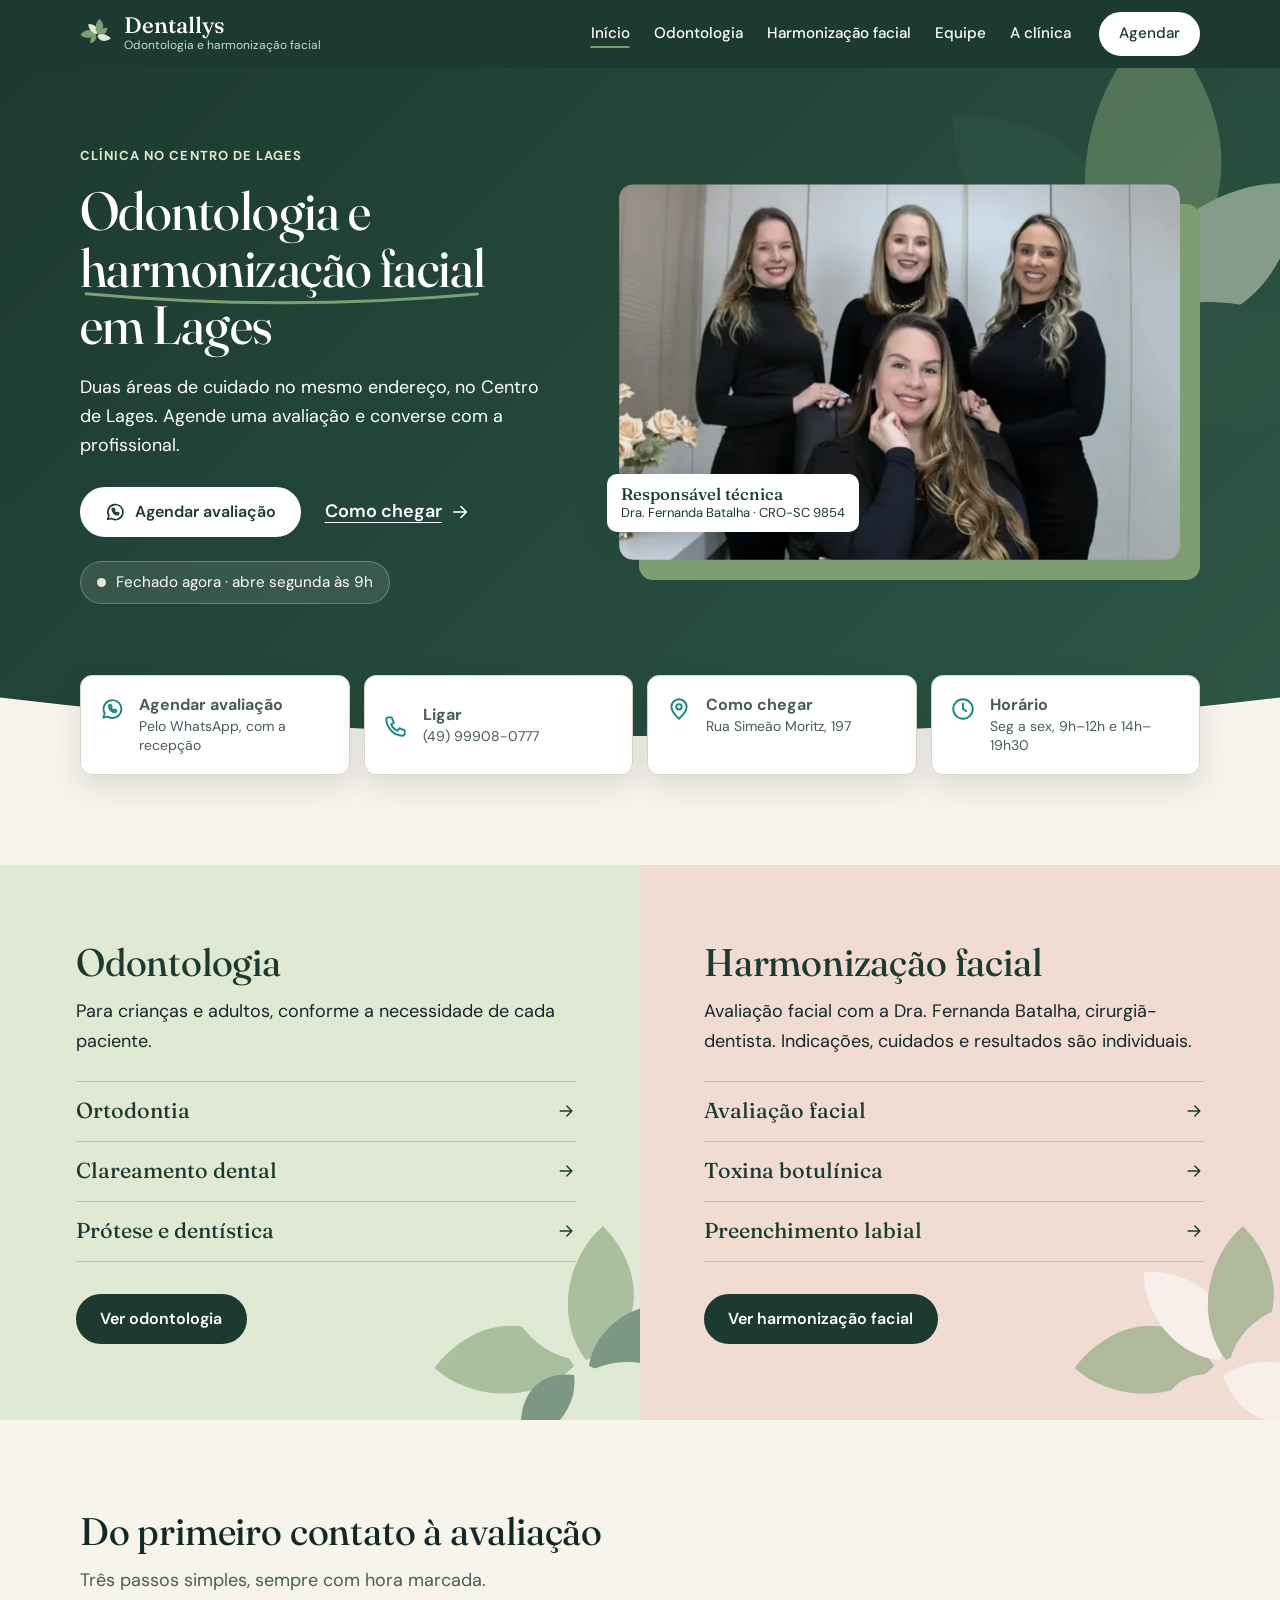
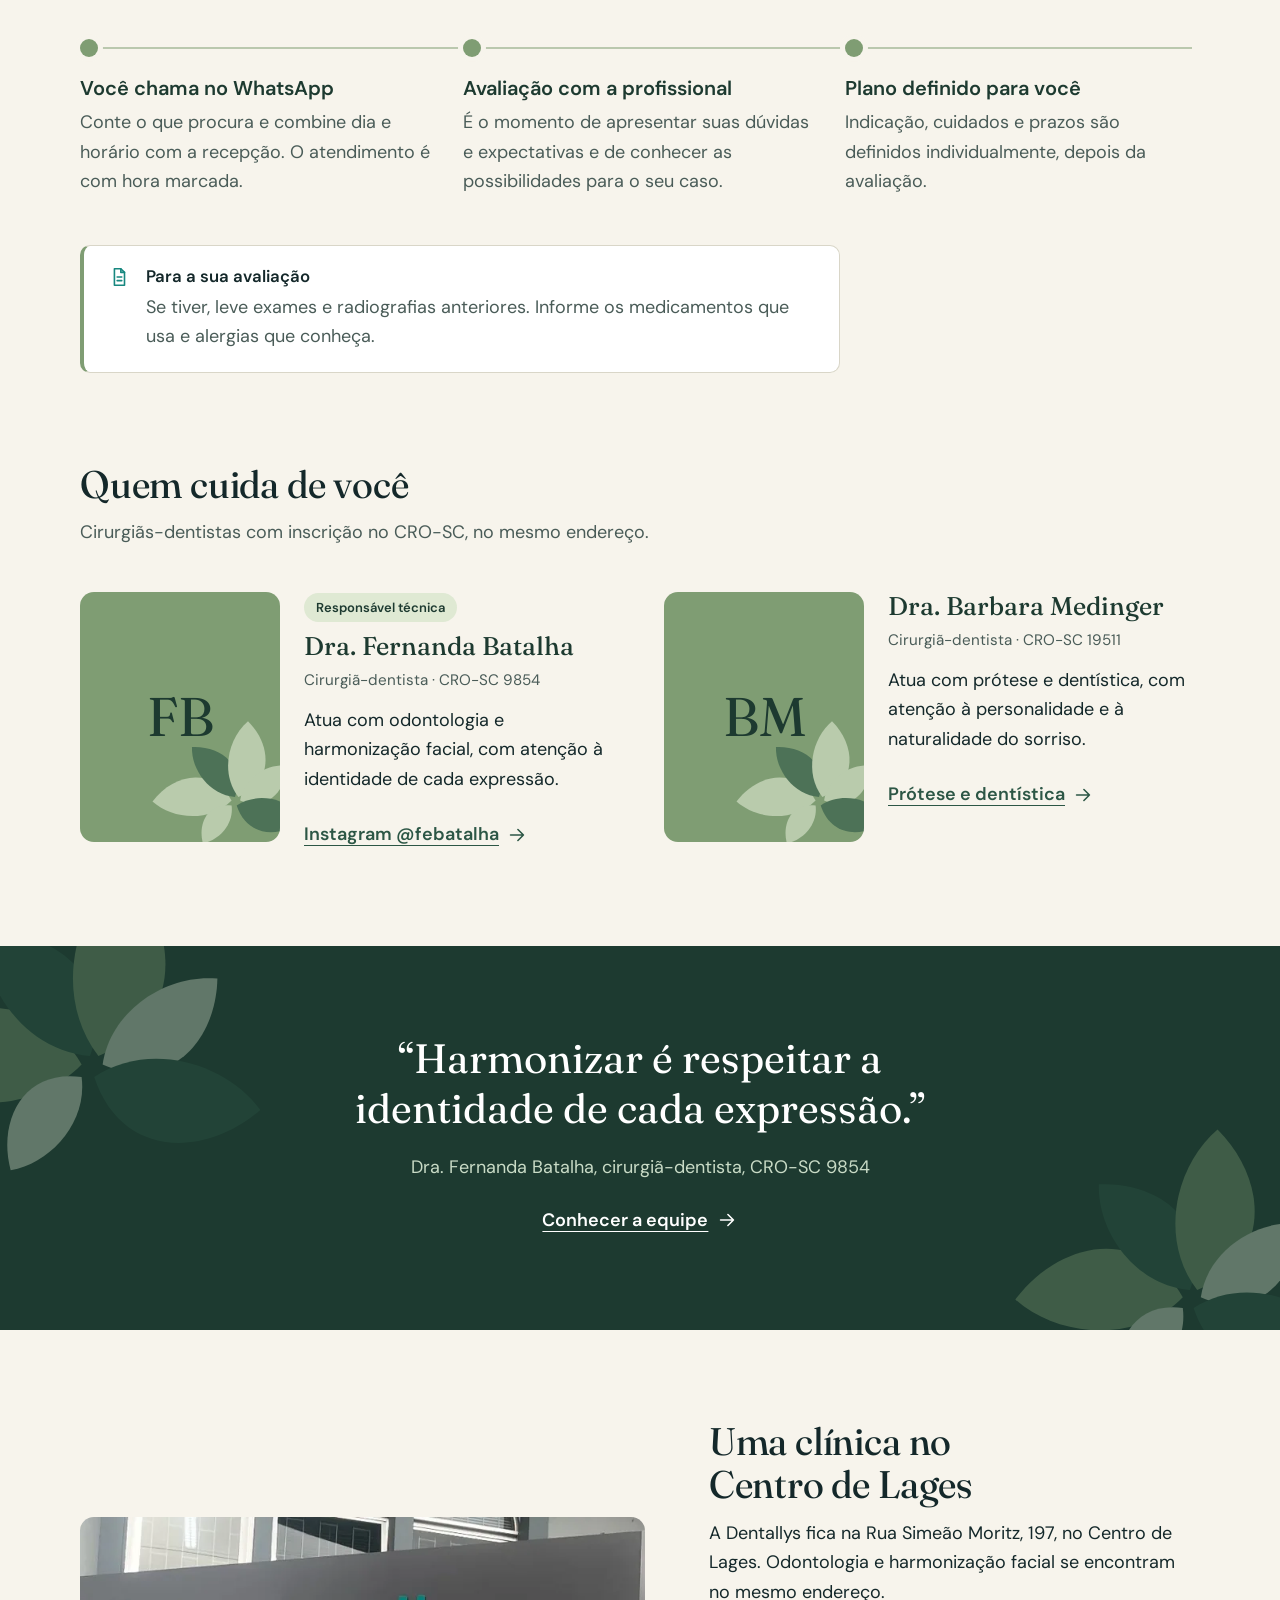
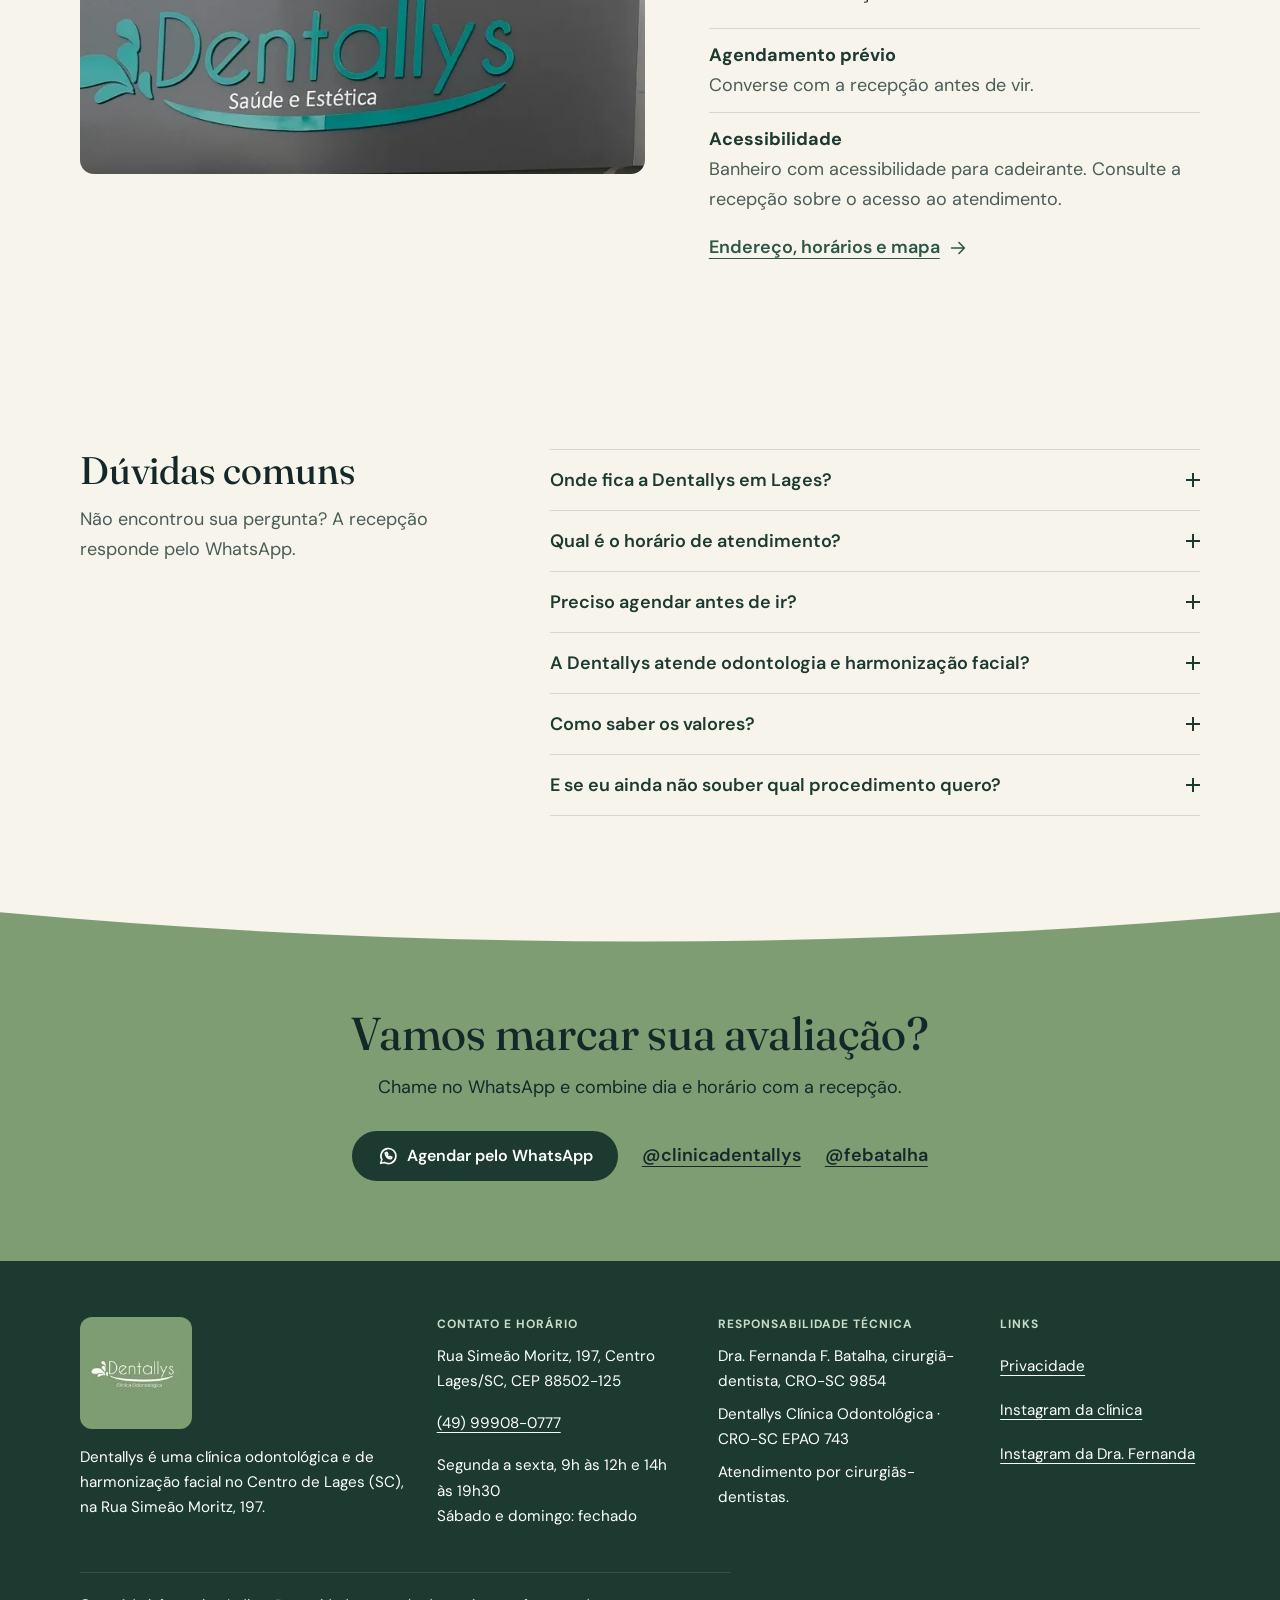
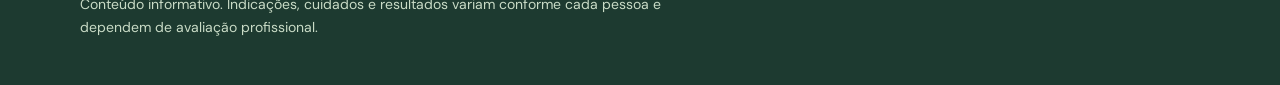
==== commit 8c7b19ff: "Blindagem da abertura: CSS crítico inline, tamanhos nos SVG, fill com fallback, reveal com Intersect" ====
--- a/index.html
+++ b/index.html
@@ -26,9 +26,10 @@
 <link rel="apple-touch-icon" href="/assets/apple-touch-icon.png">
 <link rel="preload" href="/assets/fonts/fraunces-latin-standard-normal.woff2" as="font" type="font/woff2" crossorigin>
 <link rel="preload" href="/assets/fonts/dm-sans-latin-wght-normal.woff2" as="font" type="font/woff2" crossorigin>
-<link rel="stylesheet" href="/css/site.css">
-<script>(function(h){h.classList.add('js');try{if(h.hasAttribute('data-intro')&&!/[?&]sem-intro/.test(location.search)&&!matchMedia('(prefers-reduced-motion: reduce)').matches){var r=document.referrer;if(!r||new URL(r).host!==location.host)h.classList.add('intro-on')}}catch(e){}})(document.documentElement)</script>
-<script src="/js/site.js" defer></script>
+<style>#intro{display:none}html.intro-on #intro{position:fixed;inset:0;z-index:300;display:grid;place-items:center;background:#1d3a30;color:#fff;font-family:Georgia,serif;animation:introfail 0s linear 5s forwards}@keyframes introfail{to{visibility:hidden;opacity:0}}.intro-mark{display:grid;justify-items:center;gap:6px;text-align:center}.intro-skip{position:absolute;right:20px;top:16px;min-height:44px;padding:0 18px;border-radius:999px;border:1px solid #c9dbc6;background:none;color:#fff;font:600 15px Arial,sans-serif;cursor:pointer}</style><noscript><style>#intro{display:none!important}</style></noscript>
+<link rel="stylesheet" href="/css/site.css?v=455b83a1">
+<script>(function(h){h.classList.add('js');try{if(h.hasAttribute('data-intro')&&!/[?&]sem-intro/.test(location.search)&&!matchMedia('(prefers-reduced-motion: reduce)').matches){var r=document.referrer;var ss;try{ss=sessionStorage}catch(e){}if((!r||new URL(r).host!==location.host)&&!(ss&&ss.getItem('dt-intro'))){h.classList.add('intro-on');try{ss&&ss.setItem('dt-intro','1')}catch(e){}}}}catch(e){}})(document.documentElement)</script>
+<script src="/js/site.js?v=bfd9da79" defer></script>
 <script type="application/ld+json">
 {
  "@context": "https://schema.org",
@@ -222,7 +223,7 @@
 <a class="skip" href="#conteudo">Ir para o conteúdo</a>
 <svg class="sprite" aria-hidden="true" focusable="false"><defs>
 <symbol id="folha" viewBox="-4 -34 66 58"><path d="M0,0 C10,-22 38,-30 58,-22 C50,4 24,20 0,0 Z"/></symbol>
-<symbol id="folhas" viewBox="0 0 200 200"><use href="#folha" x="-4" y="-34" width="66" height="58" transform="translate(96 104) rotate(-160) scale(1.5)" style="fill:var(--l1)"/><use href="#folha" x="-4" y="-34" width="66" height="58" transform="translate(100 100) rotate(-110) scale(1.25)" style="fill:var(--l2)"/><use href="#folha" x="-4" y="-34" width="66" height="58" transform="translate(104 100) rotate(-62) scale(1.45)" style="fill:var(--l1)"/><use href="#folha" x="-4" y="-34" width="66" height="58" transform="translate(106 104) rotate(-16) scale(1.1)" style="fill:var(--l3)"/><use href="#folha" x="-4" y="-34" width="66" height="58" transform="translate(102 110) rotate(32) scale(1.3)" style="fill:var(--l2)"/><use href="#folha" x="-4" y="-34" width="66" height="58" transform="translate(96 110) rotate(148) scale(.9)" style="fill:var(--l3)"/></symbol>
+<symbol id="folhas" viewBox="0 0 200 200"><use href="#folha" x="-4" y="-34" width="66" height="58" transform="translate(96 104) rotate(-160) scale(1.5)" style="fill:var(--l1,#7f9d73)"/><use href="#folha" x="-4" y="-34" width="66" height="58" transform="translate(100 100) rotate(-110) scale(1.25)" style="fill:var(--l2,#dfe9d3)"/><use href="#folha" x="-4" y="-34" width="66" height="58" transform="translate(104 100) rotate(-62) scale(1.45)" style="fill:var(--l1,#7f9d73)"/><use href="#folha" x="-4" y="-34" width="66" height="58" transform="translate(106 104) rotate(-16) scale(1.1)" style="fill:var(--l3,#7f9d73)"/><use href="#folha" x="-4" y="-34" width="66" height="58" transform="translate(102 110) rotate(32) scale(1.3)" style="fill:var(--l2,#dfe9d3)"/><use href="#folha" x="-4" y="-34" width="66" height="58" transform="translate(96 110) rotate(148) scale(.9)" style="fill:var(--l3,#7f9d73)"/></symbol>
 <symbol id="arco" viewBox="0 0 400 40"><path pathLength="100" d="M6 10 Q200 58 394 10" fill="none" stroke="currentColor" stroke-width="3" stroke-linecap="round" vector-effect="non-scaling-stroke"/></symbol>
 <symbol id="i-wa" viewBox="0 0 24 24"><path d="M4 20l1.3-3.9A8.2 8.2 0 1 1 8.1 19z"/><path d="M9 8.8c0 3.4 2.8 6.2 6.2 6.2l1-1.6-2-1-1 .8a4 4 0 0 1-2.2-2.2l.8-1-1-2z"/></symbol>
 <symbol id="i-tel" viewBox="0 0 24 24"><path d="M5 4h3l2 5-2.5 1.5a11 11 0 0 0 6 6L15 14l5 2v3a2 2 0 0 1-2 2A16 16 0 0 1 3 6a2 2 0 0 1 2-2z"/></symbol>
@@ -233,17 +234,17 @@
 <symbol id="i-doc" viewBox="0 0 24 24"><path d="M7 3h7l4 4v14H7z"/><path d="M14 3v4h4M10 12h5M10 16h5"/></symbol>
 </defs></svg>
 <div id="intro" role="dialog" aria-label="Abertura Dentallys">
-<button class="intro-skip" type="button">Pular</button>
+<button class="intro-skip" type="button">Pular abertura</button>
 <div class="intro-mark">
-<svg class="intro-leaves" viewBox="0 0 200 200" aria-hidden="true"><g transform="translate(96 104) rotate(-160) scale(1.5)"><use href="#folha" x="-4" y="-34" width="66" height="58" style="fill:var(--l1)"/></g><g transform="translate(100 100) rotate(-110) scale(1.25)"><use href="#folha" x="-4" y="-34" width="66" height="58" style="fill:var(--l2)"/></g><g transform="translate(104 100) rotate(-62) scale(1.45)"><use href="#folha" x="-4" y="-34" width="66" height="58" style="fill:var(--l1)"/></g><g transform="translate(106 104) rotate(-16) scale(1.1)"><use href="#folha" x="-4" y="-34" width="66" height="58" style="fill:var(--l3)"/></g><g transform="translate(102 110) rotate(32) scale(1.3)"><use href="#folha" x="-4" y="-34" width="66" height="58" style="fill:var(--l2)"/></g></svg>
+<svg class="intro-leaves" viewBox="0 0 200 200" width="120" height="120" aria-hidden="true"><g transform="translate(96 104) rotate(-160) scale(1.5)"><use href="#folha" x="-4" y="-34" width="66" height="58" style="fill:var(--l1,#7f9d73)"/></g><g transform="translate(100 100) rotate(-110) scale(1.25)"><use href="#folha" x="-4" y="-34" width="66" height="58" style="fill:var(--l2,#dfe9d3)"/></g><g transform="translate(104 100) rotate(-62) scale(1.45)"><use href="#folha" x="-4" y="-34" width="66" height="58" style="fill:var(--l1,#7f9d73)"/></g><g transform="translate(106 104) rotate(-16) scale(1.1)"><use href="#folha" x="-4" y="-34" width="66" height="58" style="fill:var(--l3,#7f9d73)"/></g><g transform="translate(102 110) rotate(32) scale(1.3)"><use href="#folha" x="-4" y="-34" width="66" height="58" style="fill:var(--l2,#dfe9d3)"/></g></svg>
 <span class="intro-name">Dentallys</span>
-<svg class="intro-arc" viewBox="0 0 400 40" aria-hidden="true"><path pathLength="100" d="M6 10 Q200 58 394 10" fill="none" stroke="currentColor" stroke-width="3" stroke-linecap="round"/></svg>
+<svg class="intro-arc" viewBox="0 0 400 40" width="220" height="28" aria-hidden="true"><path pathLength="100" d="M6 10 Q200 58 394 10" fill="none" stroke="currentColor" stroke-width="3" stroke-linecap="round"/></svg>
 <span class="intro-sub">Odontologia e harmonização facial</span>
 </div>
 </div>
 <header class="site-header">
 <div class="header-in">
-<a class="brand" href="/" aria-label="Dentallys, página inicial"><svg class="brand-mark" viewBox="0 0 200 200" aria-hidden="true"><use href="#folhas"/></svg><span><span class="brand-name">Dentallys</span><span class="brand-sub">Odontologia e harmonização facial</span></span></a>
+<a class="brand" href="/" aria-label="Dentallys, página inicial"><svg class="brand-mark" viewBox="0 0 200 200" width="34" height="34" aria-hidden="true"><use href="#folhas"/></svg><span><span class="brand-name">Dentallys</span><span class="brand-sub">Odontologia e harmonização facial</span></span></a>
 <button class="menu-btn" type="button" aria-expanded="false" aria-controls="menu">Menu</button>
 <nav class="site-nav" id="menu" aria-label="Principal">
 <ul><li><a href="/" aria-current="page">Início</a></li><li><a href="/odontologia">Odontologia</a></li><li data-area="harmonizacao"><a href="/harmonizacao-facial">Harmonização facial</a></li><li><a href="/equipe">Equipe</a></li><li><a href="/a-clinica">A clínica</a></li><li class="nav-extra"><a href="tel:+5549999080777">Ligar: (49) 99908-0777</a></li><li class="nav-extra"><a href="https://www.google.com/maps/search/?api=1&query=Dentallys+Rua+Simeao+Moritz+197+Lages+SC" target="_blank" rel="noopener noreferrer">Como chegar</a></li><li><a class="btn btn-white" href="https://wa.me/5549999080777?text=Ol%C3%A1%21%20Gostaria%20de%20agendar%20uma%20avalia%C3%A7%C3%A3o%20na%20Dentallys." target="_blank" rel="noopener noreferrer">Agendar</a></li></ul>
@@ -252,34 +253,34 @@
 </header>
 <main id="conteudo">
 <section class="hero" aria-labelledby="h1">
-<div class="leaves on-dark" aria-hidden="true"><svg viewBox="0 0 200 200"><use href="#folhas"/></svg></div>
+<div class="leaves on-dark" aria-hidden="true"><svg viewBox="0 0 200 200" width="200" height="200"><use href="#folhas"/></svg></div>
 <div class="wrap hero-grid">
 <div class="hero-text">
 <p class="eyebrow">Clínica no Centro de Lages</p>
-<h1 id="h1">Odontologia e <span class="kw">harmonização facial<svg viewBox="0 0 400 40" preserveAspectRatio="none" aria-hidden="true"><path pathLength="100" d="M6 10 Q200 58 394 10" fill="none" stroke="currentColor" stroke-width="3" stroke-linecap="round" vector-effect="non-scaling-stroke"/></svg></span> em Lages</h1>
+<h1 id="h1">Odontologia e <span class="kw">harmonização facial<svg viewBox="0 0 400 40" width="100%" height="10" preserveAspectRatio="none" aria-hidden="true"><path pathLength="100" d="M6 10 Q200 58 394 10" fill="none" stroke="currentColor" stroke-width="3" stroke-linecap="round" vector-effect="non-scaling-stroke"/></svg></span> em Lages</h1>
 <p class="lead">Duas áreas de cuidado no mesmo endereço, no Centro de Lages. Agende uma avaliação e converse com a profissional.</p>
-<div class="actions"><a class="btn btn-white" href="https://wa.me/5549999080777?text=Ol%C3%A1%21%20Gostaria%20de%20agendar%20uma%20avalia%C3%A7%C3%A3o%20na%20Dentallys." target="_blank" rel="noopener noreferrer"><svg class="ico" aria-hidden="true" focusable="false"><use href="#i-wa"/></svg>Agendar avaliação</a><a class="tlink" href="https://www.google.com/maps/search/?api=1&query=Dentallys+Rua+Simeao+Moritz+197+Lages+SC" target="_blank" rel="noopener noreferrer">Como chegar <svg class="ico" aria-hidden="true" focusable="false"><use href="#i-arrow"/></svg></a></div>
+<div class="actions"><a class="btn btn-white" href="https://wa.me/5549999080777?text=Ol%C3%A1%21%20Gostaria%20de%20agendar%20uma%20avalia%C3%A7%C3%A3o%20na%20Dentallys." target="_blank" rel="noopener noreferrer"><svg class="ico" width="22" height="22" aria-hidden="true" focusable="false"><use href="#i-wa"/></svg>Agendar avaliação</a><a class="tlink" href="https://www.google.com/maps/search/?api=1&query=Dentallys+Rua+Simeao+Moritz+197+Lages+SC" target="_blank" rel="noopener noreferrer">Como chegar <svg class="ico" width="22" height="22" aria-hidden="true" focusable="false"><use href="#i-arrow"/></svg></a></div>
 <p class="chip" data-status><span class="dot" aria-hidden="true"></span><span class="st">Segunda a sexta, 9h às 12h e 14h às 19h30</span></p>
 </div>
 <figure class="hero-photo"><img src="/assets/img/equipe-904.webp" srcset="/assets/img/equipe-640.webp 640w, /assets/img/equipe-904.webp 904w" sizes="(max-width: 900px) calc(100vw - 52px), 600px" width="904" height="605" fetchpriority="high" alt="Equipe da Dentallys reunida no consultório, em Lages"><div class="seal"><strong>Responsável técnica</strong>Dra. Fernanda Batalha · CRO-SC 9854</div></figure>
 </div>
-<svg class="hero-curve" viewBox="0 0 1440 90" preserveAspectRatio="none" aria-hidden="true"><path d="M0 90 V30 Q720 120 1440 30 V90 Z"/></svg>
+<svg class="hero-curve" viewBox="0 0 1440 90" width="100%" height="60" preserveAspectRatio="none" aria-hidden="true"><path d="M0 90 V30 Q720 120 1440 30 V90 Z"/></svg>
 </section>
 <div class="wrap shortcuts">
-<a class="shortcut" href="https://wa.me/5549999080777?text=Ol%C3%A1%21%20Gostaria%20de%20agendar%20uma%20avalia%C3%A7%C3%A3o%20na%20Dentallys." target="_blank" rel="noopener noreferrer"><svg class="ico" aria-hidden="true" focusable="false"><use href="#i-wa"/></svg><span><strong>Agendar avaliação</strong><span>Pelo WhatsApp, com a recepção</span></span></a>
-<a class="shortcut" href="tel:+5549999080777"><svg class="ico" aria-hidden="true" focusable="false"><use href="#i-tel"/></svg><span><strong>Ligar</strong><span>(49) 99908-0777</span></span></a>
-<a class="shortcut" href="https://www.google.com/maps/search/?api=1&query=Dentallys+Rua+Simeao+Moritz+197+Lages+SC" target="_blank" rel="noopener noreferrer"><svg class="ico" aria-hidden="true" focusable="false"><use href="#i-pin"/></svg><span><strong>Como chegar</strong><span>Rua Simeão Moritz, 197</span></span></a>
-<a class="shortcut" href="/a-clinica"><svg class="ico" aria-hidden="true" focusable="false"><use href="#i-clock"/></svg><span><strong>Horário</strong><span>Seg a sex, 9h–12h e 14h–19h30</span></span></a>
+<a class="shortcut" href="https://wa.me/5549999080777?text=Ol%C3%A1%21%20Gostaria%20de%20agendar%20uma%20avalia%C3%A7%C3%A3o%20na%20Dentallys." target="_blank" rel="noopener noreferrer"><svg class="ico" width="22" height="22" aria-hidden="true" focusable="false"><use href="#i-wa"/></svg><span><strong>Agendar avaliação</strong><span>Pelo WhatsApp, com a recepção</span></span></a>
+<a class="shortcut" href="tel:+5549999080777"><svg class="ico" width="22" height="22" aria-hidden="true" focusable="false"><use href="#i-tel"/></svg><span><strong>Ligar</strong><span>(49) 99908-0777</span></span></a>
+<a class="shortcut" href="https://www.google.com/maps/search/?api=1&query=Dentallys+Rua+Simeao+Moritz+197+Lages+SC" target="_blank" rel="noopener noreferrer"><svg class="ico" width="22" height="22" aria-hidden="true" focusable="false"><use href="#i-pin"/></svg><span><strong>Como chegar</strong><span>Rua Simeão Moritz, 197</span></span></a>
+<a class="shortcut" href="/a-clinica"><svg class="ico" width="22" height="22" aria-hidden="true" focusable="false"><use href="#i-clock"/></svg><span><strong>Horário</strong><span>Seg a sex, 9h–12h e 14h–19h30</span></span></a>
 </div>
 <div class="areas">
-<section class="area area-odonto" aria-labelledby="odonto-t"><div class="leaves " aria-hidden="true"><svg viewBox="0 0 200 200"><use href="#folhas"/></svg></div>
+<section class="area area-odonto" aria-labelledby="odonto-t"><div class="leaves " aria-hidden="true"><svg viewBox="0 0 200 200" width="200" height="200"><use href="#folhas"/></svg></div>
 <div class="area-in reveal"><h2 id="odonto-t">Odontologia</h2><p>Para crianças e adultos, conforme a necessidade de cada paciente.</p>
-<ul class="proc"><li><a href="/odontologia#ortodontia">Ortodontia <svg class="ico" aria-hidden="true" focusable="false"><use href="#i-arrow"/></svg></a></li><li><a href="/odontologia#clareamento">Clareamento dental <svg class="ico" aria-hidden="true" focusable="false"><use href="#i-arrow"/></svg></a></li><li><a href="/odontologia#protese-dentistica">Prótese e dentística <svg class="ico" aria-hidden="true" focusable="false"><use href="#i-arrow"/></svg></a></li></ul>
+<ul class="proc"><li><a href="/odontologia#ortodontia">Ortodontia <svg class="ico" width="22" height="22" aria-hidden="true" focusable="false"><use href="#i-arrow"/></svg></a></li><li><a href="/odontologia#clareamento">Clareamento dental <svg class="ico" width="22" height="22" aria-hidden="true" focusable="false"><use href="#i-arrow"/></svg></a></li><li><a href="/odontologia#protese-dentistica">Prótese e dentística <svg class="ico" width="22" height="22" aria-hidden="true" focusable="false"><use href="#i-arrow"/></svg></a></li></ul>
 <a class="btn" href="/odontologia">Ver odontologia</a></div>
 </section>
-<section class="area area-face" data-area="harmonizacao" aria-labelledby="face-t"><div class="leaves " aria-hidden="true"><svg viewBox="0 0 200 200"><use href="#folhas"/></svg></div>
+<section class="area area-face" data-area="harmonizacao" aria-labelledby="face-t"><div class="leaves " aria-hidden="true"><svg viewBox="0 0 200 200" width="200" height="200"><use href="#folhas"/></svg></div>
 <div class="area-in reveal"><h2 id="face-t">Harmonização facial</h2><p>Avaliação facial com a Dra. Fernanda Batalha, cirurgiã-dentista. Indicações, cuidados e resultados são individuais.</p>
-<ul class="proc"><li><a href="/harmonizacao-facial#avaliacao">Avaliação facial <svg class="ico" aria-hidden="true" focusable="false"><use href="#i-arrow"/></svg></a></li><li><a href="/harmonizacao-facial#procedimentos">Toxina botulínica <svg class="ico" aria-hidden="true" focusable="false"><use href="#i-arrow"/></svg></a></li><li><a href="/harmonizacao-facial#procedimentos">Preenchimento labial <svg class="ico" aria-hidden="true" focusable="false"><use href="#i-arrow"/></svg></a></li></ul>
+<ul class="proc"><li><a href="/harmonizacao-facial#avaliacao">Avaliação facial <svg class="ico" width="22" height="22" aria-hidden="true" focusable="false"><use href="#i-arrow"/></svg></a></li><li><a href="/harmonizacao-facial#procedimentos">Toxina botulínica <svg class="ico" width="22" height="22" aria-hidden="true" focusable="false"><use href="#i-arrow"/></svg></a></li><li><a href="/harmonizacao-facial#procedimentos">Preenchimento labial <svg class="ico" width="22" height="22" aria-hidden="true" focusable="false"><use href="#i-arrow"/></svg></a></li></ul>
 <a class="btn" href="/harmonizacao-facial">Ver harmonização facial</a></div>
 </section>
 </div>
@@ -291,21 +292,21 @@
 <li><h3>Avaliação com a profissional</h3><p>É o momento de apresentar suas dúvidas e expectativas e de conhecer as possibilidades para o seu caso.</p></li>
 <li><h3>Plano definido para você</h3><p>Indicação, cuidados e prazos são definidos individualmente, depois da avaliação.</p></li>
 </ol>
-<div class="tip reveal home-tip"><svg class="ico" aria-hidden="true" focusable="false"><use href="#i-doc"/></svg><div><h3>Para a sua avaliação</h3><p>Se tiver, leve exames e radiografias anteriores. Informe os medicamentos que usa e alergias que conheça.</p></div></div>
+<div class="tip reveal home-tip"><svg class="ico" width="22" height="22" aria-hidden="true" focusable="false"><use href="#i-doc"/></svg><div><h3>Para a sua avaliação</h3><p>Se tiver, leve exames e radiografias anteriores. Informe os medicamentos que usa e alergias que conheça.</p></div></div>
 </div>
 </section>
 <section class="sec" style="padding-top:0" aria-labelledby="equipe-t">
 <div class="wrap">
 <div class="sec-head reveal"><h2 id="equipe-t">Quem cuida de você</h2><p>Cirurgiãs-dentistas com inscrição no CRO-SC, no mesmo endereço.</p></div>
-<div class="people reveal"><article class="profile" id="fernanda"><div class="portrait" aria-hidden="true"><div class="leaves " aria-hidden="true"><svg viewBox="0 0 200 200"><use href="#folhas"/></svg></div><span class="initials">FB</span></div><div><span class="badge">Responsável técnica</span><h3>Dra. Fernanda Batalha</h3><p class="role">Cirurgiã-dentista · CRO-SC 9854</p><p>Atua com odontologia e <span data-area="harmonizacao">harmonização facial, </span>com atenção à identidade de cada expressão.</p><a class="tlink" href="https://www.instagram.com/febatalha/" target="_blank" rel="noopener noreferrer">Instagram @febatalha <svg class="ico" aria-hidden="true" focusable="false"><use href="#i-arrow"/></svg></a></div></article><article class="profile" id="barbara"><div class="portrait" aria-hidden="true"><div class="leaves " aria-hidden="true"><svg viewBox="0 0 200 200"><use href="#folhas"/></svg></div><span class="initials">BM</span></div><div><h3>Dra. Barbara Medinger</h3><p class="role">Cirurgiã-dentista · CRO-SC 19511</p><p>Atua com prótese e dentística, com atenção à personalidade e à naturalidade do sorriso.</p><a class="tlink" href="/odontologia#protese-dentistica">Prótese e dentística <svg class="ico" aria-hidden="true" focusable="false"><use href="#i-arrow"/></svg></a></div></article></div>
+<div class="people reveal"><article class="profile" id="fernanda"><div class="portrait" aria-hidden="true"><div class="leaves " aria-hidden="true"><svg viewBox="0 0 200 200" width="200" height="200"><use href="#folhas"/></svg></div><span class="initials">FB</span></div><div><span class="badge">Responsável técnica</span><h3>Dra. Fernanda Batalha</h3><p class="role">Cirurgiã-dentista · CRO-SC 9854</p><p>Atua com odontologia e <span data-area="harmonizacao">harmonização facial, </span>com atenção à identidade de cada expressão.</p><a class="tlink" href="https://www.instagram.com/febatalha/" target="_blank" rel="noopener noreferrer">Instagram @febatalha <svg class="ico" width="22" height="22" aria-hidden="true" focusable="false"><use href="#i-arrow"/></svg></a></div></article><article class="profile" id="barbara"><div class="portrait" aria-hidden="true"><div class="leaves " aria-hidden="true"><svg viewBox="0 0 200 200" width="200" height="200"><use href="#folhas"/></svg></div><span class="initials">BM</span></div><div><h3>Dra. Barbara Medinger</h3><p class="role">Cirurgiã-dentista · CRO-SC 19511</p><p>Atua com prótese e dentística, com atenção à personalidade e à naturalidade do sorriso.</p><a class="tlink" href="/odontologia#protese-dentistica">Prótese e dentística <svg class="ico" width="22" height="22" aria-hidden="true" focusable="false"><use href="#i-arrow"/></svg></a></div></article></div>
 </div>
 </section>
 <section class="quote-panel dark" data-area="harmonizacao" aria-label="Frase da Dra. Fernanda Batalha">
-<div class="leaves on-dark" aria-hidden="true"><svg viewBox="0 0 200 200"><use href="#folhas"/></svg></div><div class="leaves on-dark r" aria-hidden="true"><svg viewBox="0 0 200 200"><use href="#folhas"/></svg></div>
+<div class="leaves on-dark" aria-hidden="true"><svg viewBox="0 0 200 200" width="200" height="200"><use href="#folhas"/></svg></div><div class="leaves on-dark r" aria-hidden="true"><svg viewBox="0 0 200 200" width="200" height="200"><use href="#folhas"/></svg></div>
 <div class="wrap reveal">
 <blockquote class="quote">“Harmonizar é respeitar a identidade de cada expressão.”</blockquote>
 <p class="quote-by">Dra. Fernanda Batalha, cirurgiã-dentista, CRO-SC 9854</p>
-<div class="actions"><a class="tlink" href="/equipe">Conhecer a equipe <svg class="ico" aria-hidden="true" focusable="false"><use href="#i-arrow"/></svg></a></div>
+<div class="actions"><a class="tlink" href="/equipe">Conhecer a equipe <svg class="ico" width="22" height="22" aria-hidden="true" focusable="false"><use href="#i-arrow"/></svg></a></div>
 </div>
 </section>
 <section class="sec" aria-labelledby="clinica-t">
@@ -318,7 +319,7 @@
 <div><dt>Agendamento prévio</dt><dd>Converse com a recepção antes de vir.</dd></div>
 <div><dt>Acessibilidade</dt><dd>Banheiro com acessibilidade para cadeirante. Consulte a recepção sobre o acesso ao atendimento.</dd></div>
 </dl>
-<a class="tlink" href="/a-clinica">Endereço, horários e mapa <svg class="ico" aria-hidden="true" focusable="false"><use href="#i-arrow"/></svg></a>
+<a class="tlink" href="/a-clinica">Endereço, horários e mapa <svg class="ico" width="22" height="22" aria-hidden="true" focusable="false"><use href="#i-arrow"/></svg></a>
 </div>
 </div>
 </section>
@@ -330,9 +331,9 @@
 <details><summary>Como saber os valores?</summary><p>Os valores dependem do plano de cuidado definido na avaliação e são informados pela recepção.</p></details>
 <details><summary>E se eu ainda não souber qual procedimento quero?</summary><p>Você pode começar por uma avaliação. Nela, você apresenta suas dúvidas e expectativas e conversa com a profissional sobre as possibilidades.</p></details>
 </div></div></section>
-<section class="closing" aria-labelledby="fim-t"><svg class="closing-arc" viewBox="0 0 1440 56" preserveAspectRatio="none" aria-hidden="true"><path d="M0 0 H1440 V8 Q720 72 0 8 Z"/></svg>
+<section class="closing" aria-labelledby="fim-t"><svg class="closing-arc" viewBox="0 0 1440 56" width="100%" height="40" preserveAspectRatio="none" aria-hidden="true"><path d="M0 0 H1440 V8 Q720 72 0 8 Z"/></svg>
 <div class="wrap reveal"><h2 id="fim-t">Vamos marcar sua avaliação?</h2><p>Chame no WhatsApp e combine dia e horário com a recepção.</p>
-<div class="actions"><a class="btn" href="https://wa.me/5549999080777?text=Ol%C3%A1%21%20Gostaria%20de%20agendar%20uma%20avalia%C3%A7%C3%A3o%20na%20Dentallys." target="_blank" rel="noopener noreferrer"><svg class="ico" aria-hidden="true" focusable="false"><use href="#i-wa"/></svg>Agendar pelo WhatsApp</a><a class="tlink" href="https://www.instagram.com/clinicadentallys/" target="_blank" rel="noopener noreferrer">@clinicadentallys</a><a class="tlink" href="https://www.instagram.com/febatalha/" target="_blank" rel="noopener noreferrer">@febatalha</a></div></div>
+<div class="actions"><a class="btn" href="https://wa.me/5549999080777?text=Ol%C3%A1%21%20Gostaria%20de%20agendar%20uma%20avalia%C3%A7%C3%A3o%20na%20Dentallys." target="_blank" rel="noopener noreferrer"><svg class="ico" width="22" height="22" aria-hidden="true" focusable="false"><use href="#i-wa"/></svg>Agendar pelo WhatsApp</a><a class="tlink" href="https://www.instagram.com/clinicadentallys/" target="_blank" rel="noopener noreferrer">@clinicadentallys</a><a class="tlink" href="https://www.instagram.com/febatalha/" target="_blank" rel="noopener noreferrer">@febatalha</a></div></div>
 </section>
 </main>
 <footer class="site-footer">
--- a/css/site.css
+++ b/css/site.css
@@ -1,206 +1,392 @@
-/* Dentallys · folha única. Cores apenas via tokens. */
-@font-face{font-family:"Newsreader";src:url(/assets/fonts/newsreader-latin-wght-normal.woff2) format("woff2");font-weight:400 600;font-style:normal;font-display:swap;unicode-range:U+0000-00FF,U+0131,U+0152-0153,U+02BB-02BC,U+02C6,U+02DA,U+02DC,U+0304,U+0308,U+0329,U+2000-206F,U+20AC,U+2122,U+2191,U+2193,U+2212,U+2215,U+FEFF,U+FFFD}
-@font-face{font-family:"Newsreader";src:url(/assets/fonts/newsreader-latin-ext-wght-normal.woff2) format("woff2");font-weight:400 600;font-style:normal;font-display:swap;unicode-range:U+0100-02BA,U+02BD-02C5,U+02C7-02CC,U+02CE-02D7,U+02DD-02FF,U+0304,U+0308,U+0329,U+1D00-1DBF,U+1E00-1E9F,U+1EF2-1EFF,U+2020,U+20A0-20AB,U+20AD-20C0,U+2113,U+2C60-2C7F,U+A720-A7FF}
-@font-face{font-family:"DM Sans";src:url(/assets/fonts/dm-sans-latin-wght-normal.woff2) format("woff2");font-weight:400 700;font-style:normal;font-display:swap;unicode-range:U+0000-00FF,U+0131,U+0152-0153,U+02BB-02BC,U+02C6,U+02DA,U+02DC,U+0304,U+0308,U+0329,U+2000-206F,U+20AC,U+2122,U+2191,U+2193,U+2212,U+2215,U+FEFF,U+FFFD}
-@font-face{font-family:"DM Sans";src:url(/assets/fonts/dm-sans-latin-ext-wght-normal.woff2) format("woff2");font-weight:400 700;font-style:normal;font-display:swap;unicode-range:U+0100-02BA,U+02BD-02C5,U+02C7-02CC,U+02CE-02D7,U+02DD-02FF,U+0304,U+0308,U+0329,U+1D00-1DBF,U+1E00-1E9F,U+1EF2-1EFF,U+2020,U+20A0-20AB,U+20AD-20C0,U+2113,U+2C60-2C7F,U+A720-A7FF}
-@font-face{font-family:"Newsreader fallback";src:local("Georgia"),local("Times New Roman");size-adjust:94%;ascent-override:96%;descent-override:26%}
+/* Dentallys · folha única. Cores apenas via tokens em :root. */
+@font-face{font-family:"Fraunces";src:url(/assets/fonts/fraunces-latin-standard-normal.woff2) format("woff2");font-weight:100 900;font-style:normal;font-display:swap;unicode-range:U+0000-00FF,U+0131,U+0152-0153,U+02BB-02BC,U+02C6,U+02DA,U+02DC,U+0304,U+0308,U+0329,U+2000-206F,U+20AC,U+2122,U+2191,U+2193,U+2212,U+2215,U+FEFF,U+FFFD}
+@font-face{font-family:"Fraunces";src:url(/assets/fonts/fraunces-latin-ext-standard-normal.woff2) format("woff2");font-weight:100 900;font-style:normal;font-display:swap;unicode-range:U+0100-02BA,U+02BD-02C5,U+02C7-02CC,U+02CE-02D7,U+02DD-02FF,U+1D00-1DBF,U+1E00-1E9F,U+1EF2-1EFF,U+2020,U+20A0-20AB,U+20AD-20C0,U+2113,U+2C60-2C7F,U+A720-A7FF}
+@font-face{font-family:"DM Sans";src:url(/assets/fonts/dm-sans-latin-wght-normal.woff2) format("woff2");font-weight:100 1000;font-style:normal;font-display:swap;unicode-range:U+0000-00FF,U+0131,U+0152-0153,U+02BB-02BC,U+02C6,U+02DA,U+02DC,U+0304,U+0308,U+0329,U+2000-206F,U+20AC,U+2122,U+2191,U+2193,U+2212,U+2215,U+FEFF,U+FFFD}
+@font-face{font-family:"DM Sans";src:url(/assets/fonts/dm-sans-latin-ext-wght-normal.woff2) format("woff2");font-weight:100 1000;font-style:normal;font-display:swap;unicode-range:U+0100-02BA,U+02BD-02C5,U+02C7-02CC,U+02CE-02D7,U+02DD-02FF,U+1D00-1DBF,U+1E00-1E9F,U+1EF2-1EFF,U+2020,U+20A0-20AB,U+20AD-20C0,U+2113,U+2C60-2C7F,U+A720-A7FF}
+@font-face{font-family:"Fraunces fallback";src:local("Georgia"),local("Times New Roman");size-adjust:104%;ascent-override:92%;descent-override:24%}
 @font-face{font-family:"DM Sans fallback";src:local("Arial"),local("Helvetica");size-adjust:99%;ascent-override:96%;descent-override:30%}
 
-/* Uma cor de marca (petróleo) sobre papel neutro. Sem faixas, sem cartões:
-   o ritmo vem de fios finos, alinhamento em grade e tipografia. */
 :root{
-  --brand:#0b4a50;--brand-strong:#073338;--ink:#14282a;--muted:#55625f;
-  --paper:#fbfaf7;--line:#dcdfda;--tint:#eef2ef;
-  --on-brand:#fbfaf7;--on-brand-muted:#bcd3d1;
-  --serif:"Newsreader","Newsreader fallback",Georgia,serif;
+  --forest:#1d3a30;--forest-2:#2c5645;--sage:#7f9d73;--sage-soft:#dfe9d3;--cream:#f7f4ec;
+  --blush:#f0dcd2;--teal:#17877f;--ink:#14282a;--muted:#4a5c58;--white:#ffffff;
+  --on-dark-muted:#c9dbc6;--line:#d9d6c8;--shadow:rgba(20,40,42,.12);
+  --serif:"Fraunces","Fraunces fallback",Georgia,serif;
   --sans:"DM Sans","DM Sans fallback",Arial,sans-serif;
-  --header-h:72px;--wrap:1200px;--gutter:clamp(16px,4vw,48px);
+  --header-h:68px;--wrap:1200px;--gutter:clamp(16px,4vw,40px);--radius:14px;
 }
 @media (max-width:760px){:root{--header-h:60px}}
 
 *,*::before,*::after{box-sizing:border-box}
 html{scroll-padding-top:calc(var(--header-h) + 16px);-webkit-text-size-adjust:100%}
 @media (prefers-reduced-motion:no-preference){html{scroll-behavior:smooth}}
-body{margin:0;background:var(--paper);color:var(--ink);font:400 1.0625rem/1.7 var(--sans);-webkit-font-smoothing:antialiased}
+body{margin:0;background:var(--cream);color:var(--ink);font:400 1.0625rem/1.65 var(--sans);-webkit-font-smoothing:antialiased}
+@media (min-width:1000px){body{font-size:1.125rem}}
 img{display:block;max-width:100%;height:auto}
-a{color:var(--brand);text-decoration:underline;text-decoration-thickness:1px;text-underline-offset:.28em}
-a:hover{color:var(--ink)}
-:focus-visible{outline:3px solid var(--brand);outline-offset:3px}
-.site-header :focus-visible,.site-footer :focus-visible,.closing :focus-visible,.dock :focus-visible{outline-color:var(--on-brand)}
+address{font-style:normal}
+svg{display:block}
+a{color:var(--forest-2);text-decoration:underline;text-decoration-thickness:1px;text-underline-offset:.25em}
+a:hover{color:var(--forest)}
+:focus-visible{outline:3px solid var(--teal);outline-offset:3px;border-radius:4px}
+.dark :focus-visible,.site-header :focus-visible,.site-footer :focus-visible,#intro :focus-visible{outline-color:var(--white)}
 h1,h2,h3{margin:0;text-wrap:balance}
-h1{font:400 clamp(2.5rem,5.2vw,4.6rem)/1.06 var(--serif);letter-spacing:-.01em}
-h2{font:400 clamp(1.6rem,2.4vw,2.15rem)/1.18 var(--serif)}
-h3{font:600 1.0625rem/1.4 var(--sans);margin-bottom:.35em}
-p{margin:0 0 1em;max-width:62ch}
+h1{font:450 clamp(2.3rem,4.2vw,3.9rem)/1.06 var(--serif);letter-spacing:-.01em;font-variation-settings:"opsz" 96}
+h2{font:450 clamp(1.8rem,3vw,2.6rem)/1.12 var(--serif);letter-spacing:-.005em;font-variation-settings:"opsz" 72}
+h3{font:600 1.25rem/1.3 var(--sans)}
+p{margin:0 0 1em;max-width:65ch}
 .wrap{max-width:var(--wrap);margin-inline:auto;padding-inline:var(--gutter)}
-.eyebrow{font-size:.8125rem;font-weight:500;letter-spacing:.06em;text-transform:uppercase;color:var(--muted);margin:0 0 1.5rem}
-.lead{font-size:clamp(1.125rem,1.5vw,1.25rem);line-height:1.6;color:var(--muted);margin-top:1.5rem}
-.muted,.role{color:var(--muted)}
-.role{font-size:.9375rem}
-.skip{position:absolute;left:12px;top:-60px;z-index:100;background:var(--ink);color:var(--paper);padding:12px 16px}
+.sec{padding-block:clamp(56px,7vw,96px)}
+.sec-head{max-width:640px;margin-bottom:clamp(28px,4vw,44px)}
+.sec-head p{color:var(--muted);margin-top:.8rem}
+.eyebrow{font-size:.8125rem;font-weight:700;letter-spacing:.08em;text-transform:uppercase;margin:0 0 1rem}
+.lead{font-size:clamp(1.1rem,1.4vw,1.25rem);line-height:1.6}
+.muted{color:var(--muted)}
+.skip{position:absolute;left:12px;top:-80px;z-index:200;background:var(--white);color:var(--forest);padding:12px 16px;border-radius:6px}
 .skip:focus{top:12px}
-
-/* Ações */
-.btn{display:inline-flex;align-items:center;justify-content:center;min-height:48px;padding:0 1.4em;border-radius:2px;background:var(--brand);color:var(--on-brand);font:500 .9375rem/1 var(--sans);letter-spacing:.01em;text-decoration:none;border:1px solid var(--brand);cursor:pointer;transition:background-color .2s,color .2s}
-.btn:hover{background:var(--brand-strong);border-color:var(--brand-strong);color:var(--on-brand)}
-.btn-light{background:var(--on-brand);border-color:var(--on-brand);color:var(--brand)}
-.btn-light:hover{background:transparent;color:var(--on-brand);border-color:var(--on-brand)}
-.actions{display:flex;flex-wrap:wrap;gap:12px 28px;align-items:center;margin-top:2rem}
-.tlink{display:inline-flex;align-items:center;min-height:44px;font-weight:500}
+.sprite{position:absolute;width:0;height:0;overflow:hidden}
+.ico{width:22px;height:22px;flex:none;fill:none;stroke:currentColor;stroke-width:1.75;stroke-linecap:round;stroke-linejoin:round}
+
+/* Botões */
+.btn{display:inline-flex;align-items:center;justify-content:center;gap:.55em;min-height:50px;padding:0 1.4em;border-radius:999px;background:var(--forest);color:var(--white);font:600 1rem/1 var(--sans);text-decoration:none;border:2px solid var(--forest);cursor:pointer;transition:transform .2s,background-color .2s,color .2s,border-color .2s}
+.btn:hover{background:var(--forest-2);border-color:var(--forest-2);color:var(--white);transform:translateY(-2px)}
+.btn-white{background:var(--white);border-color:var(--white);color:var(--forest)}
+.btn-white:hover{background:var(--sage-soft);border-color:var(--sage-soft);color:var(--forest)}
+.btn-line{background:transparent;color:var(--forest);border-color:var(--forest)}
+.btn-line:hover{background:var(--forest);color:var(--white)}
+.actions{display:flex;flex-wrap:wrap;gap:14px 24px;align-items:center;margin-top:1.75rem}
+.tlink{display:inline-flex;align-items:center;gap:.4em;min-height:44px;font-weight:600}
+.dark .tlink,.dark a:not(.btn){color:var(--white)}
 a[href^="tel:"]{display:inline-flex;align-items:center;min-height:44px}
 
-/* Cabeçalho na cor da marca */
-.site-header{position:sticky;top:0;z-index:50;background:var(--brand);color:var(--on-brand)}
+/* Folhas e arco */
+.leaves{position:absolute;pointer-events:none;--l1:var(--sage);--l2:var(--sage-soft);--l3:var(--forest-2)}
+.leaves svg{width:100%;height:100%}
+.leaves.on-dark{--l1:var(--sage);--l2:var(--forest-2);--l3:var(--sage-soft)}
+.arc{color:var(--sage)}
+
+/* Cabeçalho */
+.site-header{position:sticky;top:0;z-index:60;background:var(--forest);color:var(--white);transition:box-shadow .25s}
+.site-header.scrolled{box-shadow:0 6px 24px var(--shadow)}
 .header-in{display:flex;align-items:center;gap:24px;min-height:var(--header-h);max-width:var(--wrap);margin-inline:auto;padding-inline:var(--gutter);flex-wrap:wrap}
-.brand{display:flex;align-items:center;gap:12px;text-decoration:none;color:var(--on-brand);min-height:44px}
-.brand:hover{color:var(--on-brand)}
-.brand img{width:44px;height:44px;border-radius:2px}
-.brand-name{display:block;font:500 1.3rem/1 var(--serif);letter-spacing:.01em}
-.brand-sub{display:block;font-size:.75rem;line-height:1.4;color:var(--on-brand-muted)}
+.brand{display:flex;align-items:center;gap:10px;text-decoration:none;color:var(--white);min-height:44px}
+.brand:hover{color:var(--white)}
+.brand-mark{width:34px;height:34px;--l1:var(--sage);--l2:var(--sage-soft);--l3:var(--sage)}
+.brand-name{display:block;font:500 1.4rem/1 var(--serif)}
+.brand-sub{display:block;font-size:.75rem;line-height:1.3;color:var(--on-dark-muted);margin-top:2px}
 .site-nav{margin-left:auto}
-.site-nav ul{list-style:none;margin:0;padding:0;display:flex;flex-wrap:wrap;gap:0 28px;align-items:center}
-.site-nav a{display:inline-flex;align-items:center;min-height:44px;color:var(--on-brand);text-decoration:none;font-size:.9375rem}
-.site-nav a:hover,.site-nav a[aria-current="page"]{text-decoration:underline;text-decoration-thickness:1px;text-underline-offset:.45em}
-.site-nav .btn{background:var(--on-brand);color:var(--brand);border-color:var(--on-brand);min-height:44px;margin-left:8px}
-.site-nav .btn:hover{background:transparent;color:var(--on-brand);text-decoration:none}
+.site-nav ul{list-style:none;margin:0;padding:0;display:flex;flex-wrap:wrap;gap:0 24px;align-items:center}
+.site-nav a{display:inline-flex;align-items:center;min-height:44px;color:var(--white);text-decoration:none;font-size:.95rem;font-weight:500}
+.site-nav a:hover,.site-nav a[aria-current="page"]{text-decoration:underline;text-decoration-color:var(--sage);text-decoration-thickness:2px;text-underline-offset:.5em}
+.site-nav .btn{min-height:44px;padding:0 1.2em;font-size:.95rem;margin-left:4px}
+.site-nav .btn,.site-nav .btn:hover{color:var(--forest);text-decoration:none}
 .site-nav .nav-extra{display:none}
 .menu-btn{display:none}
-@media (max-width:1020px){
+@media (max-width:1060px){
   .site-nav{flex-basis:100%;padding-bottom:12px}
   .site-nav .nav-extra{display:list-item}
-  html.js .site-nav{display:none;position:absolute;left:0;right:0;top:var(--header-h);background:var(--brand);padding:0 var(--gutter) 24px;max-height:calc(100dvh - var(--header-h));overflow:auto;border-top:1px solid var(--brand-strong)}
+  html.js .site-nav{display:none;position:absolute;left:0;right:0;top:var(--header-h);background:var(--forest);padding:0 var(--gutter) 24px;max-height:calc(100dvh - var(--header-h));overflow:auto;border-top:1px solid var(--forest-2)}
   html.js .site-nav.open{display:block}
   html.js .site-nav ul{flex-direction:column;align-items:stretch}
-  html.js .site-nav li{border-bottom:1px solid var(--brand-strong)}
+  html.js .site-nav li{border-bottom:1px solid var(--forest-2)}
   html.js .site-nav li:last-child{border:0;padding-top:16px}
   html.js .site-nav a{min-height:52px;font-size:1.0625rem}
   html.js .site-nav .btn{margin:0;width:100%}
-  html.js .menu-btn{display:inline-flex;align-items:center;margin-left:auto;min-height:44px;padding:0 4px;border:0;background:none;color:var(--on-brand);font:500 .9375rem var(--sans);cursor:pointer;text-decoration:underline;text-underline-offset:.4em}
-}
-@media (max-width:760px){.brand img{width:38px;height:38px}.brand-name{font-size:1.15rem}.brand-sub{font-size:.6875rem}}
-
-/* Trilha */
-.crumbs{font-size:.875rem;padding-top:16px}
-.crumbs ol{list-style:none;margin:0;padding:0;display:flex;flex-wrap:wrap;gap:6px;color:var(--muted)}
-.crumbs li+li::before{content:"/";margin-right:6px}
-.crumbs a{display:inline-flex;min-height:44px;align-items:center;color:var(--muted);text-decoration:none}
-.crumbs a:hover{text-decoration:underline}
-.crumbs a[aria-current]{color:var(--ink)}
-
-/* Abertura */
-.hero{display:grid;grid-template-columns:7fr 5fr;gap:0 clamp(32px,6vw,96px);align-items:center;padding-top:clamp(40px,7vw,96px)}
-.hero-text{padding-bottom:8px}
-.hero h1{max-width:13ch}
-.hero-photo{margin:0}
-.hero-photo img{width:100%;aspect-ratio:904/627;object-fit:cover}
-figcaption{font-size:.8125rem;color:var(--muted);margin-top:10px}
-.facts{grid-column:1/-1;list-style:none;margin:clamp(40px,6vw,72px) 0 0;padding:0;display:grid;grid-template-columns:repeat(3,1fr);border-top:1px solid var(--ink)}
-.facts li{padding:16px 24px 0 0;font-size:.9375rem}
-.facts span{display:block;font-size:.75rem;letter-spacing:.06em;text-transform:uppercase;color:var(--muted);margin-bottom:2px}
-@media (max-width:860px){.hero{grid-template-columns:1fr}.hero-photo{margin-top:40px}.facts{grid-template-columns:1fr}.facts li{padding:14px 0;border-bottom:1px solid var(--line)}}
-
-/* Linha editorial: título à esquerda, conteúdo à direita */
-.row{display:grid;grid-template-columns:4fr 8fr;gap:0 clamp(32px,6vw,96px);padding-block:clamp(48px,7vw,88px);margin-top:clamp(48px,7vw,88px);background:linear-gradient(var(--line),var(--line)) var(--gutter) 0/calc(100% - 2*var(--gutter)) 1px no-repeat}
-.row+.row,.rows .row{margin-top:0}
-.row>*{grid-column:2;min-width:0}
-.row>h2{grid-column:1;grid-row:1/span 20;align-self:start}
-@media (min-width:861px){.row>h2{position:sticky;top:calc(var(--header-h) + 32px)}}
-.row>:not(h2)+:not(h2){margin-top:20px}
-.row>p+p{margin-top:0}
-@media (max-width:860px){.row{grid-template-columns:1fr;row-gap:24px}.row>:not(h2)+:not(h2){margin-top:0}.row>*,.row>h2{grid-column:1;grid-row:auto;position:static}}
-
-.cols{display:grid;grid-template-columns:1fr 1fr;gap:32px clamp(24px,4vw,56px)}
-.cols>*{border-top:1px solid var(--line);padding-top:20px}
-.cols h3{font:400 1.5rem/1.25 var(--serif);margin-bottom:.5em}
-@media (max-width:600px){.cols{grid-template-columns:1fr}}
-
-.steps{list-style:none;margin:0;padding:0;counter-reset:s}
-.steps li{counter-increment:s;display:grid;grid-template-columns:3rem 1fr;padding:20px 0;border-top:1px solid var(--line)}
-.steps li:first-child{border-top:0;padding-top:0}
-.steps li::before{content:counter(s,decimal-leading-zero);grid-row:1/span 2;font-size:.875rem;color:var(--muted);padding-top:2px;font-variant-numeric:tabular-nums}
-.steps p{margin:0;color:var(--muted)}
-
-.quote-wrap{padding-block:clamp(56px,8vw,104px);background:linear-gradient(var(--line),var(--line)) var(--gutter) 0/calc(100% - 2*var(--gutter)) 1px no-repeat}
-.quote{font:400 clamp(1.9rem,3.8vw,3.25rem)/1.18 var(--serif);margin:0 0 1.25rem;max-width:22ch;letter-spacing:-.005em}
-.quote-by{font-size:.9375rem;color:var(--muted);margin:0}
-
-.media{display:grid;grid-template-columns:5fr 7fr;gap:clamp(24px,4vw,48px);align-items:start}
-.media img{width:100%;aspect-ratio:3/4;object-fit:cover}
-.media figure{margin:0}
-@media (max-width:600px){.media{grid-template-columns:1fr}}
-.facts-dl{margin:1.5rem 0 0}
-.facts-dl div{padding:14px 0;border-top:1px solid var(--line)}
-.facts-dl dt{font-weight:600}
+  html.js .menu-btn{display:inline-flex;align-items:center;gap:8px;margin-left:auto;min-height:44px;padding:0 16px;border:1px solid var(--on-dark-muted);border-radius:999px;background:none;color:var(--white);font:600 .95rem var(--sans);cursor:pointer}
+}
+@media (max-width:760px){.brand-name{font-size:1.25rem}.brand-mark{width:28px;height:28px}}
+
+/* Hero */
+.hero{position:relative;overflow:hidden;background:linear-gradient(135deg,var(--forest) 0%,var(--forest-2) 100%);color:var(--white);padding:clamp(40px,6vw,80px) 0 clamp(110px,10vw,150px)}
+.hero .leaves{right:-140px;top:-80px;width:620px;height:620px;opacity:.5}
+.hero-grid{position:relative;display:grid;grid-template-columns:.9fr 1.1fr;gap:clamp(32px,5vw,72px);align-items:center}
+.hero .eyebrow{color:var(--sage-soft)}
+.hero h1{color:var(--white)}
+.kw{position:relative;display:inline-block;white-space:nowrap}
+.kw svg{position:absolute;left:0;right:0;bottom:-.16em;width:100%;height:.28em;color:var(--sage)}
+.kw path{stroke-dasharray:100;stroke-dashoffset:0}
+.hero .lead{color:var(--white);opacity:.92;margin-top:1.25rem}
+.hero .tlink{color:var(--white)}
+.chip{display:inline-flex;align-items:center;gap:10px;margin-top:1.5rem;padding:8px 16px;border-radius:999px;background:rgba(255,255,255,.1);border:1px solid rgba(255,255,255,.25);font-size:.95rem;color:var(--white)}
+.chip-light{background:var(--white);border-color:var(--line);color:var(--ink)}
+.dot{width:9px;height:9px;border-radius:50%;background:var(--sage-soft);flex:none}
+.chip[data-state="open"] .dot{background:var(--sage)}
+.chip-light[data-state="open"] .dot{background:var(--teal)}
+@media (prefers-reduced-motion:no-preference){.chip[data-state="open"] .dot{animation:pulse 2.4s ease-in-out infinite}}
+@keyframes pulse{0%,100%{box-shadow:0 0 0 0 rgba(127,157,115,.6)}50%{box-shadow:0 0 0 7px rgba(127,157,115,0)}}
+.hero-photo{position:relative;margin:0 20px 20px 0}
+.hero-photo::before{content:"";position:absolute;inset:20px -20px -20px 20px;background:var(--sage);border-radius:var(--radius)}
+.hero-photo img,.hero-photo video{position:relative;width:100%;aspect-ratio:904/605;object-fit:cover;border-radius:var(--radius)}
+.seal{position:absolute;left:-12px;bottom:28px;z-index:2;background:var(--white);color:var(--forest);border-radius:10px;padding:10px 14px;font-size:.8125rem;line-height:1.35;box-shadow:0 10px 30px var(--shadow)}
+.seal strong{display:block;font:500 1.05rem/1.2 var(--serif)}
+.hero-curve{position:absolute;left:0;right:0;bottom:-1px;width:100%;height:clamp(40px,6vw,90px)}
+.hero-curve path{fill:var(--cream)}
+@media (max-width:900px){
+  .hero-grid{grid-template-columns:1fr;gap:0}
+  .hero-text{display:contents}
+  .hero .eyebrow{order:1}.hero h1{order:2}.hero-photo{order:3;margin:24px 20px 28px 0}.hero .lead{order:4;margin-top:0}.hero .actions{order:5;margin-top:1rem}.hero .chip{order:6;justify-self:start}
+  .hero .leaves{width:360px;height:360px;right:-150px;top:-60px}
+  .kw{white-space:normal}.kw svg{display:none}
+}
+/* Entrada da hero */
+@media (prefers-reduced-motion:no-preference){
+  .hero h1,.hero .lead,.hero .actions,.hero .chip{animation:rise .6s cubic-bezier(.2,.7,.2,1) both}
+  .hero .lead{animation-delay:.08s}.hero .actions{animation-delay:.16s}.hero .chip{animation-delay:.24s}
+  .hero-photo img{animation:wipe .9s cubic-bezier(.2,.7,.2,1) .1s both}
+  .kw path{animation:draw 1s ease-out .5s both}
+  /* Durante a abertura a entrada da hero espera por atraso (nunca por pausa): se o JS falhar, ela ainda acontece */
+  html.intro-on .hero h1,html.intro-on .hero .lead,html.intro-on .hero .actions,html.intro-on .hero .chip,html.intro-on .hero-photo img,html.intro-on .kw path{animation-delay:2.5s}
+}
+@keyframes rise{from{opacity:0;transform:translateY(12px)}to{opacity:1;transform:none}}
+@keyframes wipe{from{clip-path:inset(0 100% 0 0 round 14px)}to{clip-path:inset(0 0 0 0 round 14px)}}
+@keyframes draw{from{stroke-dashoffset:100}to{stroke-dashoffset:0}}
+
+/* Atalhos */
+.shortcuts{position:relative;z-index:3;margin-top:-72px;display:grid;grid-template-columns:repeat(4,1fr);gap:14px}
+.shortcut{display:flex;gap:14px;align-items:flex-start;min-height:88px;padding:18px 18px;background:var(--white);color:var(--ink);text-decoration:none;border-radius:12px;border:1px solid var(--line);box-shadow:0 12px 30px var(--shadow);transition:transform .2s,border-color .2s}
+.shortcut:hover{transform:translateY(-2px);border-color:var(--sage);color:var(--ink)}
+.shortcut .ico{color:var(--teal);margin-top:2px;width:26px;height:26px}
+.shortcut strong{display:block;font-size:1rem}
+.shortcut span{display:block;font-size:.875rem;color:var(--muted);line-height:1.4}
+@media (max-width:900px){.shortcuts{grid-template-columns:1fr 1fr;margin-top:-56px}.shortcut{min-height:76px;padding:14px;gap:10px}.shortcut .ico{width:22px;height:22px}}
+
+/* Duas áreas */
+.areas{display:grid;grid-template-columns:1fr 1fr;margin-top:clamp(56px,7vw,96px)}
+.area{position:relative;overflow:hidden;padding:clamp(48px,6vw,80px) clamp(24px,5vw,72px);min-height:520px;display:flex;flex-direction:column}
+.area-odonto{background:var(--sage-soft)}
+.area-face{background:var(--blush)}
+.area > .area-in{position:relative;max-width:500px}
+.area .area-in{margin-left:auto;width:100%}
+.area-face .area-in{margin-left:0}
+.area h2{color:var(--forest)}
+.area p{margin-top:.8rem}
+.area .leaves{right:-90px;bottom:-90px;top:auto;width:300px;height:300px;opacity:.55;max-width:none}
+.area-face .leaves{--l1:var(--sage);--l2:var(--white);--l3:var(--blush)}
+.proc{list-style:none;margin:1.5rem 0 2rem;padding:0;border-top:1px solid rgba(29,58,48,.2)}
+.proc a{display:flex;justify-content:space-between;align-items:center;min-height:60px;border-bottom:1px solid rgba(29,58,48,.2);color:var(--forest);text-decoration:none;font:450 1.35rem/1.2 var(--serif);transition:padding .2s,color .2s}
+.proc a:hover{padding-left:6px;color:var(--forest-2)}
+.proc .ico{width:20px;height:20px}
+@media (max-width:860px){.areas{grid-template-columns:1fr}.area{min-height:0}.area .area-in{margin-left:0}}
+
+/* Passos */
+.steps{list-style:none;margin:0;padding:0;display:grid;grid-template-columns:repeat(3,1fr);gap:28px;position:relative}
+.steps::before{content:"";position:absolute;left:8px;right:8px;top:8px;height:2px;background:var(--sage);opacity:.5}
+.steps li{position:relative;padding-top:36px}
+.steps li::before{content:"";position:absolute;left:0;top:0;width:18px;height:18px;border-radius:50%;background:var(--sage);box-shadow:0 0 0 5px var(--cream)}
+.steps h3{color:var(--forest);margin-bottom:.4rem}
+.steps p{color:var(--muted);margin:0}
+@media (max-width:760px){.steps{grid-template-columns:1fr;gap:24px;padding-left:34px}.steps::before{left:8px;right:auto;top:8px;bottom:8px;width:2px;height:auto}.steps li{padding-top:0}.steps li::before{left:-34px}}
+.tip{margin-top:clamp(32px,4vw,48px);display:flex;gap:16px;align-items:flex-start;background:var(--white);border:1px solid var(--line);border-left:4px solid var(--sage);border-radius:10px;padding:20px 24px;max-width:760px}
+.tip .ico{color:var(--teal)}
+.tip h3{font-size:1.05rem;margin-bottom:.3rem}
+.tip p{margin:0;color:var(--muted)}
+
+/* Perfis */
+.people{display:grid;grid-template-columns:1fr 1fr;gap:clamp(24px,4vw,48px)}
+.profile{display:grid;grid-template-columns:200px 1fr;gap:24px;align-items:start}
+.portrait{position:relative;aspect-ratio:4/5;border-radius:var(--radius);overflow:hidden;background:var(--sage);display:grid;place-items:center}
+.portrait img{width:100%;height:100%;object-fit:cover}
+.portrait .initials{position:relative;font:400 3.4rem/1 var(--serif);color:var(--forest)}
+.portrait .leaves{inset:auto -40px -40px auto;width:170px;height:170px;opacity:.6;--l1:var(--sage-soft);--l2:var(--forest-2);--l3:var(--sage-soft)}
+.profile h3{font:450 1.6rem/1.15 var(--serif);color:var(--forest)}
+.profile .role{font-size:.95rem;color:var(--muted);margin:.4rem 0 .8rem}
+.badge{display:inline-block;margin-bottom:.6rem;padding:4px 12px;border-radius:999px;background:var(--sage-soft);color:var(--forest);font-size:.8125rem;font-weight:600}
+@media (max-width:980px){.people{grid-template-columns:1fr}}
+@media (max-width:480px){.profile{grid-template-columns:120px 1fr;gap:16px}.portrait .initials{font-size:2.4rem}}
+
+/* Frase */
+.quote-panel{position:relative;overflow:hidden;background:var(--forest);color:var(--white);padding-block:clamp(56px,7vw,88px)}
+.quote-panel .leaves{left:-120px;top:-100px;width:420px;height:420px;opacity:.35}
+.quote-panel .leaves.r{left:auto;right:-90px;top:auto;bottom:-140px;width:360px;height:360px}
+.quote-panel .wrap{position:relative}
+.quote{font:400 clamp(1.9rem,3.2vw,2.8rem)/1.2 var(--serif);margin:0 auto 1.25rem;max-width:26ch;text-align:center}
+.quote-by{text-align:center;color:var(--on-dark-muted);margin:0 auto}
+.quote-panel .actions{justify-content:center;margin-top:1rem}
+
+/* Clínica */
+.clinic{display:grid;grid-template-columns:1.15fr 1fr;gap:clamp(28px,5vw,64px);align-items:center}
+.clinic figure{margin:0}
+.clinic img{width:100%;aspect-ratio:708/322;object-fit:cover;border-radius:var(--radius)}
+figcaption{font-size:.875rem;color:var(--muted);margin-top:10px}
+.dark figcaption{color:var(--on-dark-muted)}
+.facts-dl{margin:1.25rem 0 0}
+.facts-dl div{padding:12px 0;border-top:1px solid var(--line)}
+.facts-dl dt{font-weight:700;color:var(--forest)}
 .facts-dl dd{margin:0;color:var(--muted)}
-address{font-style:normal}
-.hours{list-style:none;padding:0;margin:0 0 1em}
-
-/* Páginas internas */
-.page-head{padding-block:clamp(24px,4vw,48px) clamp(16px,3vw,32px)}
-.page-head h1{max-width:16ch}
-.page-head .lead{max-width:58ch}
-.rows{margin-top:clamp(32px,5vw,56px)}
-.rows .row:first-child{background-image:linear-gradient(var(--ink),var(--ink))}
-.row .who{font-size:.9375rem;color:var(--muted)}
-.row>.btn{justify-self:start;margin-top:.5rem}
-.proc-list{list-style:none;margin:0;padding:0}
-.proc-list li{padding:20px 0;border-top:1px solid var(--line)}
-.proc-list li:first-child{border-top:0;padding-top:0}
-.proc-list p{margin:0;color:var(--muted)}
-.note{font-size:.875rem;color:var(--muted);margin-top:1.5rem}
-.wide-photo{margin:clamp(32px,5vw,56px) 0 0}
-.wide-photo img{width:100%;max-width:904px;aspect-ratio:904/627;object-fit:cover}
-.prose{padding-block:16px clamp(56px,8vw,96px)}
-.prose h1{margin-bottom:.4em}
-.prose h2{margin:2.2rem 0 .6rem;font-size:1.5rem}
-.prose ul{padding:0;list-style:none}
-
-/* Perguntas */
+@media (max-width:860px){.clinic{grid-template-columns:1fr}}
+
+/* FAQ */
+.faq-grid{display:grid;grid-template-columns:1fr 1.6fr;gap:clamp(24px,5vw,72px);align-items:start}
 .faq{border-top:1px solid var(--line)}
 .faq details{border-bottom:1px solid var(--line)}
-.faq summary{list-style:none;cursor:pointer;display:flex;justify-content:space-between;gap:24px;align-items:center;min-height:60px;padding:14px 0;font-weight:500}
+.faq summary{list-style:none;cursor:pointer;display:flex;justify-content:space-between;gap:16px;align-items:center;min-height:60px;padding:14px 0;font-weight:600;color:var(--forest)}
 .faq summary::-webkit-details-marker{display:none}
-.faq summary::after{content:"";flex:none;width:12px;height:12px;background:linear-gradient(var(--ink),var(--ink)) center/12px 1.5px no-repeat,linear-gradient(var(--ink),var(--ink)) center/1.5px 12px no-repeat}
-.faq details[open] summary::after{background:linear-gradient(var(--ink),var(--ink)) center/12px 1.5px no-repeat}
-.faq details p{margin:0 0 20px;color:var(--muted)}
-
-/* Mapa */
-.map-box{background:var(--tint);min-height:360px;display:flex;flex-direction:column;justify-content:center;align-items:flex-start;padding:32px;gap:8px}
-.map-box iframe{width:100%;min-height:400px;border:0}
-.map-box.loaded{padding:0;background:none}
-
-/* Fechamento e rodapé: o mesmo petróleo do cabeçalho emoldura a página */
-.closing{background:var(--brand);color:var(--on-brand);padding-block:clamp(56px,8vw,96px)}
-.closing h2{font-size:clamp(2rem,3.6vw,3rem)}
-.closing a:not(.btn){color:var(--on-brand)}
-.site-footer{background:var(--brand-strong);color:var(--on-brand);padding:56px 0 32px;font-size:.9375rem}
-.site-footer a{color:var(--on-brand)}
+.faq summary::after{content:"";flex:none;width:14px;height:14px;background:linear-gradient(var(--forest),var(--forest)) center/14px 2px no-repeat,linear-gradient(var(--forest),var(--forest)) center/2px 14px no-repeat;transition:transform .2s}
+.faq details[open] summary::after{background:linear-gradient(var(--forest),var(--forest)) center/14px 2px no-repeat}
+.faq details p{margin:0 0 18px;color:var(--muted)}
+@media (max-width:860px){.faq-grid{grid-template-columns:1fr}}
+
+/* Fechamento */
+.closing{position:relative;background:var(--sage);color:var(--ink);padding:clamp(72px,8vw,104px) 0 clamp(56px,7vw,80px);text-align:center;overflow:hidden}
+.closing-arc{position:absolute;left:0;right:0;top:-1px;width:100%;height:clamp(28px,4vw,56px)}
+.closing-arc path{fill:var(--cream)}
+.closing h2{color:var(--ink);font-size:clamp(2rem,3.6vw,3rem)}
+.closing p{margin:.8rem auto 0;color:var(--ink)}
+.closing .actions{justify-content:center}
+.closing a:not(.btn){color:var(--ink)}
+
+/* Cabeçalho de página interna */
+.page-head{position:relative;overflow:hidden;padding:8px 0 clamp(48px,6vw,80px)}
+.page-head .leaves{right:-80px;top:-40px;width:420px;height:420px;opacity:.5}
+.page-head .wrap{position:relative}
+.page-head h1{color:var(--forest);max-width:18ch;margin-top:8px}
+.page-head .lead{max-width:60ch;margin-top:1rem}
+.ph-odonto{background:var(--sage-soft)}
+.ph-face{background:var(--blush)}
+.ph-face .leaves{--l2:var(--white);--l3:var(--blush)}
+.ph-cream{background:var(--cream)}
+.ph-dark{background:linear-gradient(135deg,var(--forest),var(--forest-2));color:var(--white)}
+.ph-dark h1{color:var(--white)}
+.ph-dark .leaves{--l1:var(--sage);--l2:var(--forest-2);--l3:var(--sage-soft);opacity:.35}
+.crumbs{font-size:.875rem;padding-top:12px}
+.crumbs ol{list-style:none;margin:0;padding:0;display:flex;flex-wrap:wrap;gap:6px}
+.crumbs li+li::before{content:"›";margin-right:6px;opacity:.6}
+.crumbs a{display:inline-flex;min-height:44px;align-items:center;color:inherit;text-decoration:none;opacity:.85}
+.crumbs a:hover{text-decoration:underline}
+.chips{display:flex;flex-wrap:wrap;gap:10px;margin-top:1.5rem;list-style:none;padding:0}
+.chips a{display:inline-flex;align-items:center;min-height:44px;padding:0 16px;border-radius:999px;background:var(--white);color:var(--forest);text-decoration:none;font-weight:600;font-size:.95rem;border:1px solid transparent;transition:border-color .2s}
+.chips a:hover{border-color:var(--sage)}
+.ph-split{display:grid;grid-template-columns:1.1fr 1fr;gap:clamp(28px,5vw,64px);align-items:center}
+.ph-split figure{margin:0}
+.ph-split img{width:100%;border-radius:var(--radius)}
+.ph-split .shot{aspect-ratio:904/605;object-fit:cover}
+.ph-split .sign{aspect-ratio:708/322;object-fit:cover}
+@media (max-width:860px){.ph-split{grid-template-columns:1fr}}
+
+/* Blocos alternados (procedimentos) */
+.topic{display:grid;grid-template-columns:1fr 1fr;gap:clamp(28px,5vw,72px);align-items:center;padding-block:clamp(40px,5vw,64px)}
+.topic + .topic{border-top:1px solid var(--line)}
+.topic:nth-of-type(even) .panel{order:-1}
+.topic h2{color:var(--forest);margin-bottom:.8rem}
+.who{display:flex;gap:8px;align-items:center;font-size:.95rem;color:var(--muted);margin:0 0 1.2rem}
+.who .ico{color:var(--teal);width:20px;height:20px}
+.panel{position:relative;overflow:hidden;border-radius:var(--radius);aspect-ratio:16/10;background:var(--sage-soft);display:grid;place-items:center}
+.panel .leaves{inset:auto;width:70%;height:110%;right:-8%;bottom:-25%;opacity:.8}
+.panel .arc{position:absolute;left:12%;right:12%;top:46%;width:76%;height:40px}
+.panel span{position:relative;font:400 clamp(1.6rem,2.6vw,2.2rem)/1.1 var(--serif);color:var(--forest);padding:0 24px;text-align:center}
+.panel.p2{background:var(--blush)}
+.panel.p2 .leaves{--l2:var(--white);--l3:var(--blush)}
+.panel.p3{background:var(--forest)}
+.panel.p3 span{color:var(--white)}
+.panel.p3 .leaves{--l1:var(--sage);--l2:var(--forest-2);--l3:var(--sage-soft);opacity:.5}
+@media (max-width:860px){.topic{grid-template-columns:1fr}.topic .panel{order:-1;aspect-ratio:16/7}.panel span{font-size:1.5rem}}
+
+/* Cartões de texto (harmonização) */
+.cards{display:grid;grid-template-columns:1fr 1fr;gap:20px;list-style:none;margin:0;padding:0}
+.cards li{background:var(--white);border:1px solid var(--line);border-top:4px solid var(--sage);border-radius:10px;padding:24px}
+.cards h3{color:var(--forest);margin-bottom:.4rem}
+.cards p{margin:0;color:var(--muted)}
+@media (max-width:700px){.cards{grid-template-columns:1fr}}
+.note{font-size:.95rem;color:var(--muted);margin-top:1.5rem}
+
+/* Informações práticas e mapa */
+.info{display:grid;grid-template-columns:repeat(3,1fr);gap:16px}
+.info > div{background:var(--white);border:1px solid var(--line);border-radius:12px;padding:22px}
+.info .ico{color:var(--teal);margin-bottom:10px;width:26px;height:26px}
+.info h3{font-size:1rem;color:var(--forest);margin-bottom:.4rem}
+.info p,.info address,.info ul{margin:0;font-style:normal}
+.info ul{list-style:none;padding:0}
+@media (max-width:860px){.info{grid-template-columns:1fr}}
+.map-box{position:relative;overflow:hidden;aspect-ratio:16/9;border-radius:var(--radius);background:var(--sage-soft);background-image:repeating-linear-gradient(30deg,transparent 0 46px,rgba(29,58,48,.08) 46px 48px),repeating-linear-gradient(-60deg,transparent 0 70px,rgba(29,58,48,.08) 70px 72px);display:flex;flex-direction:column;justify-content:center;align-items:center;text-align:center;gap:10px;padding:24px}
+.map-box .pin{width:44px;height:44px;color:var(--forest);stroke-width:1.5}
+.map-box p{margin:0}
+.map-box iframe{position:absolute;inset:0;width:100%;height:100%;border:0}
+@media (max-width:600px){.map-box{aspect-ratio:4/5}}
+
+/* Texto corrido */
+.prose{max-width:760px}
+.prose h2{font-size:1.6rem;margin:2.2rem 0 .6rem;color:var(--forest)}
+.links-list{list-style:none;padding:0;display:grid;grid-template-columns:1fr 1fr;gap:12px;max-width:560px}
+.links-list a{display:flex;align-items:center;justify-content:space-between;min-height:56px;padding:0 18px;background:var(--white);border:1px solid var(--line);border-radius:10px;text-decoration:none;color:var(--forest);font-weight:600}
+.links-list a:hover{border-color:var(--sage)}
+
+/* Rodapé */
+.site-footer{background:var(--forest);color:var(--white);padding:56px 0 32px;font-size:.95rem}
+.site-footer a{color:var(--white)}
 .foot-grid{display:grid;grid-template-columns:1.3fr 1fr 1fr .8fr;gap:32px}
-.foot-grid h2{font:500 .75rem/1.3 var(--sans);letter-spacing:.08em;text-transform:uppercase;color:var(--on-brand-muted);margin:0 0 14px}
+.foot-grid h2{font:700 .75rem/1.3 var(--sans);letter-spacing:.08em;text-transform:uppercase;color:var(--on-dark-muted);margin:0 0 12px}
 .foot-grid p{margin:0 0 .5em}
 .foot-grid ul{list-style:none;margin:0;padding:0}
 .foot-grid li a{display:inline-flex;align-items:center;min-height:44px}
-.foot-brand{display:flex;align-items:center;gap:12px;margin-bottom:16px}
-.foot-brand img{width:48px;height:48px;border-radius:2px}
-.foot-brand span{font:500 1.4rem/1 var(--serif)}
-.foot-note{border-top:1px solid var(--brand);margin-top:40px;padding-top:20px;color:var(--on-brand-muted);font-size:.8125rem}
+.seal-logo{width:112px;height:112px;background:var(--sage);border-radius:12px;display:grid;place-items:center;margin-bottom:16px}
+.seal-logo img{width:96px;height:96px}
+.foot-note{border-top:1px solid var(--forest-2);margin-top:36px;padding-top:20px;color:var(--on-dark-muted);font-size:.875rem}
 @media (max-width:900px){.foot-grid{grid-template-columns:1fr 1fr}}
-@media (max-width:560px){.foot-grid{grid-template-columns:1fr}}
-
+@media (max-width:560px){.foot-grid{grid-template-columns:1fr 1fr}.foot-grid > :first-child{grid-column:1/-1;display:flex;gap:16px;align-items:center}.foot-grid > :first-child .seal-logo{flex:none;margin:0}.foot-grid > :nth-child(3){grid-column:1/-1}}
+
+/* Dock móvel */
 .dock{display:none}
 @media (max-width:760px){
-  .dock{display:grid;grid-template-columns:1.3fr 1fr;gap:8px;position:fixed;left:0;right:0;bottom:0;z-index:40;padding:8px 12px calc(8px + env(safe-area-inset-bottom));background:var(--brand)}
-  .dock .btn{min-height:48px;padding-inline:.6em}
-  .dock .btn:first-child{background:var(--on-brand);color:var(--brand)}
-  .dock .btn-light{background:transparent;color:var(--on-brand);border-color:var(--on-brand-muted)}
+  .dock{display:grid;grid-template-columns:1.3fr 1fr;gap:8px;position:fixed;left:0;right:0;bottom:0;z-index:50;padding:8px 12px calc(8px + env(safe-area-inset-bottom));background:var(--forest)}
+  .dock .btn{min-height:48px;padding-inline:.6em;font-size:.95rem}
+  .dock .btn-line{color:var(--white);border-color:var(--on-dark-muted)}
   body{padding-bottom:72px}
 }
 
-/* Movimento discreto, só com JS e sem preferência por redução */
+/* Revelar ao rolar: só com JS; sem JS tudo aparece */
 @media (prefers-reduced-motion:no-preference){
-  .hero-text,.hero-photo{animation:fade .6s ease-out both}
-  .hero-photo{animation-delay:.12s}
-  html.js .reveal{opacity:0;transform:translateY(10px);transition:opacity .6s ease-out,transform .6s ease-out}
-  html.js .reveal.is-in{opacity:1;transform:none}
-}
-@keyframes fade{from{opacity:0;transform:translateY(8px)}to{opacity:1;transform:none}}
+  html.js .reveal > *{opacity:0;transform:translateY(16px);transition:opacity .5s ease-out,transform .5s ease-out}
+  html.js .reveal.is-in > *{opacity:1;transform:none}
+  html.js .reveal.is-in > :nth-child(2){transition-delay:.07s}
+  html.js .reveal.is-in > :nth-child(3){transition-delay:.14s}
+  html.js .reveal.is-in > :nth-child(4){transition-delay:.21s}
+}
+@media print{html.js .reveal > *{opacity:1!important;transform:none!important}#intro,.dock,.site-nav{display:none!important}}
+
+/* Abertura de marca (só na home) */
+#intro{display:none}
+html.intro-on #intro{position:fixed;inset:0;z-index:300;display:grid;place-items:center;background:var(--forest);color:var(--white);animation:introfail 0s linear 5s forwards}
+#intro.out{opacity:0;transition:opacity .5s ease}
+.intro-mark{display:grid;justify-items:center;gap:6px;text-align:center}
+.intro-leaves{width:120px;height:120px;--l1:var(--sage);--l2:var(--sage-soft);--l3:var(--sage)}
+.intro-leaves use{opacity:0;transform-box:fill-box;transform-origin:center;animation:leafin .7s cubic-bezier(.2,.7,.2,1) forwards}
+.intro-leaves g:nth-child(2) use{animation-delay:.09s}.intro-leaves g:nth-child(3) use{animation-delay:.18s}.intro-leaves g:nth-child(4) use{animation-delay:.27s}.intro-leaves g:nth-child(5) use{animation-delay:.36s}
+.intro-name{font:500 3rem/1 var(--serif);opacity:0;animation:fadein .5s ease 1.2s forwards}
+.intro-sub{font-size:.95rem;color:var(--on-dark-muted);opacity:0;animation:fadein .5s ease 1.35s forwards}
+.intro-arc{width:220px;height:28px;color:var(--sage)}
+.intro-arc path{stroke-dasharray:100;stroke-dashoffset:100;animation:draw .8s ease-out .6s forwards}
+.intro-skip{position:absolute;right:20px;top:16px;min-height:44px;padding:0 18px;border-radius:999px;border:1px solid var(--on-dark-muted);background:none;color:var(--white);font:600 .9rem var(--sans);cursor:pointer}
+@keyframes leafin{from{opacity:0;transform:scale(.3) rotate(-40deg)}to{opacity:1;transform:none}}
+@keyframes fadein{to{opacity:1}}
+@keyframes introfail{to{visibility:hidden;opacity:0}}
+
+/* Celular: ritmo mais compacto */
+@media (max-width:760px){
+  .sec{padding-block:44px}
+  .sec-head{margin-bottom:22px}
+  .hero{padding-bottom:84px}
+  .hero .actions .tlink{display:none}
+  .area{padding:40px 20px}
+  .area .leaves{width:200px;height:200px;right:-70px;bottom:-70px}
+  .proc{margin:1rem 0 1.4rem}
+  .proc a{min-height:50px;font-size:1.2rem}
+  .steps{gap:16px}
+  .tip{margin-top:24px;padding:16px}
+  .people{gap:28px}
+  .profile{grid-template-columns:84px 1fr;gap:14px}
+  .portrait .initials{font-size:1.8rem}
+  .profile h3{font-size:1.35rem}
+  .profile .role{margin:.2rem 0 .5rem}
+  .quote-panel{padding-block:44px}
+  .clinic{gap:20px}
+  .faq summary{min-height:52px;padding:10px 0}
+  .closing{padding:60px 0 44px}
+  .site-footer{padding:40px 0 24px}
+  .seal-logo{width:80px;height:80px}.seal-logo img{width:64px;height:64px}
+  .foot-grid{gap:20px}
+  .topic{padding-block:32px}
+}
+@media (max-width:760px){
+  .home-tip{display:none}
+  .clinic img{aspect-ratio:2/1}
+  .facts-dl div{padding:8px 0}
+  .shortcuts{gap:10px}
+}
